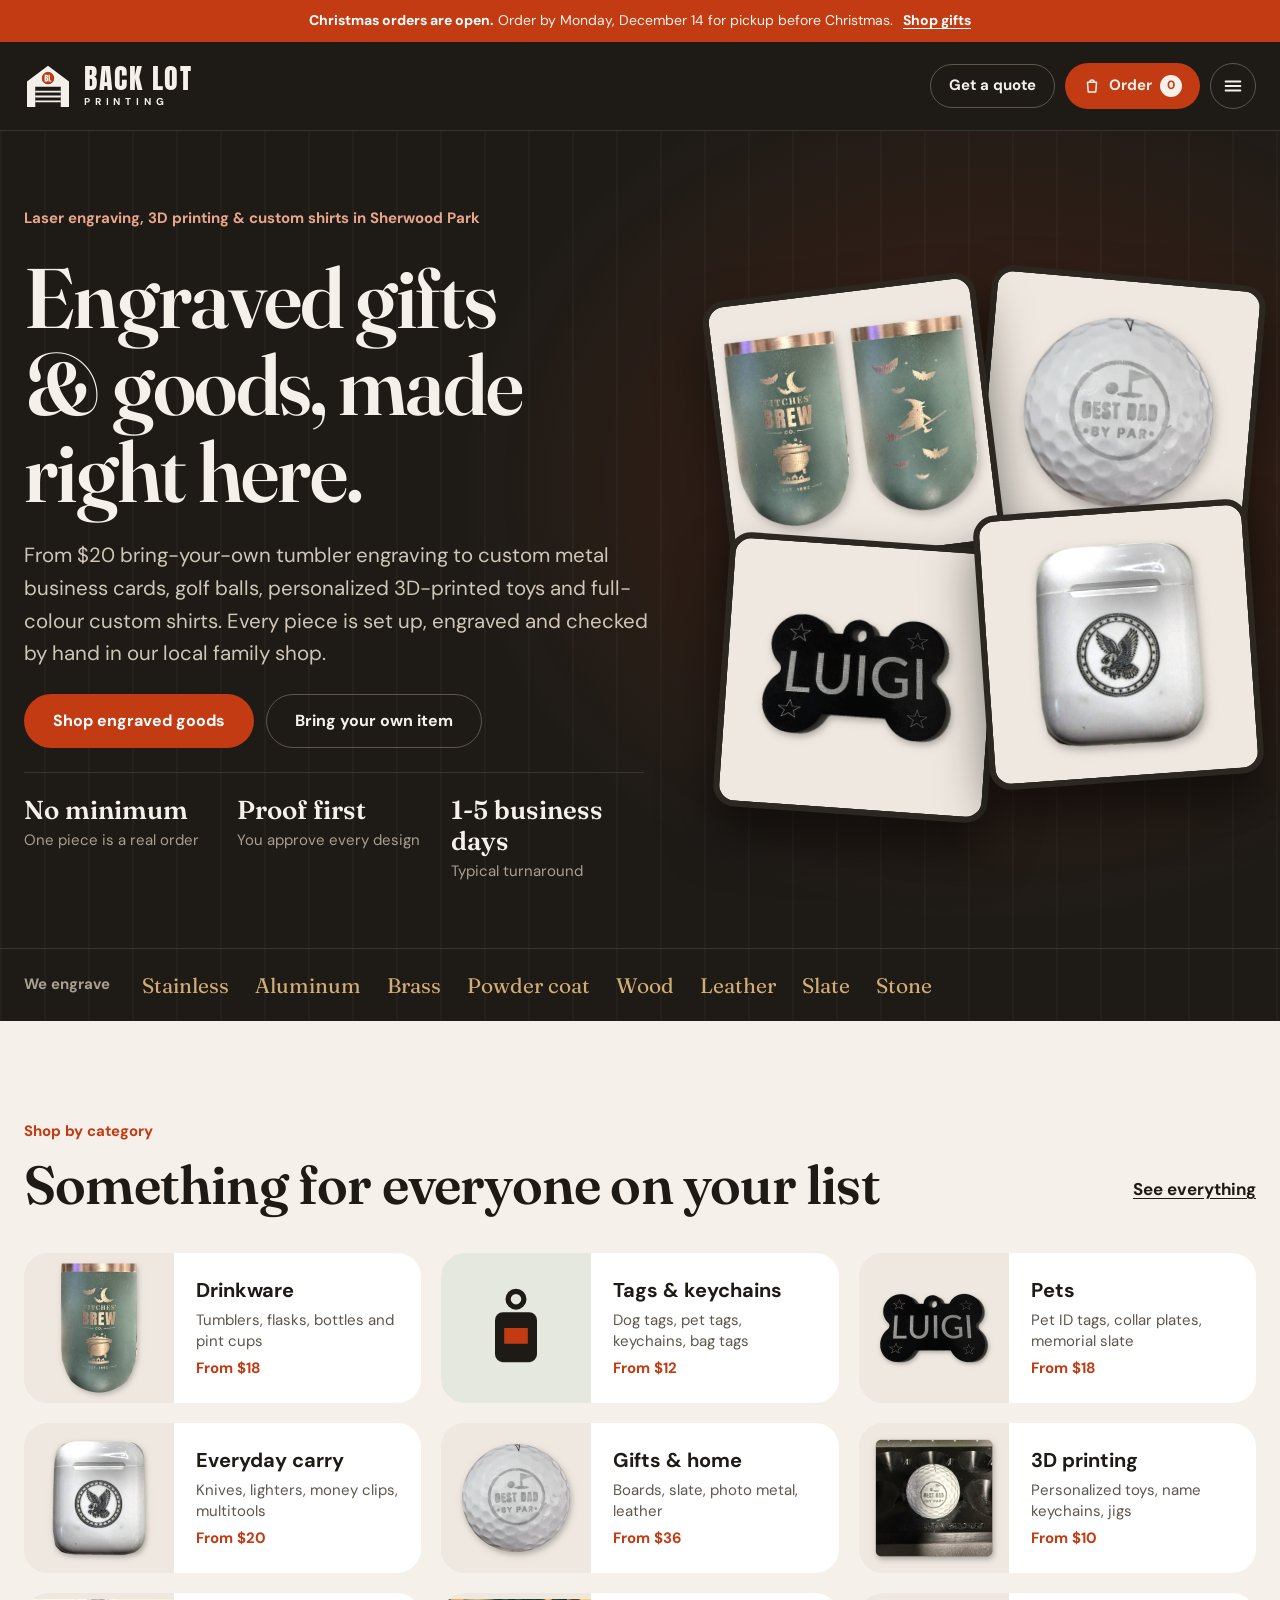
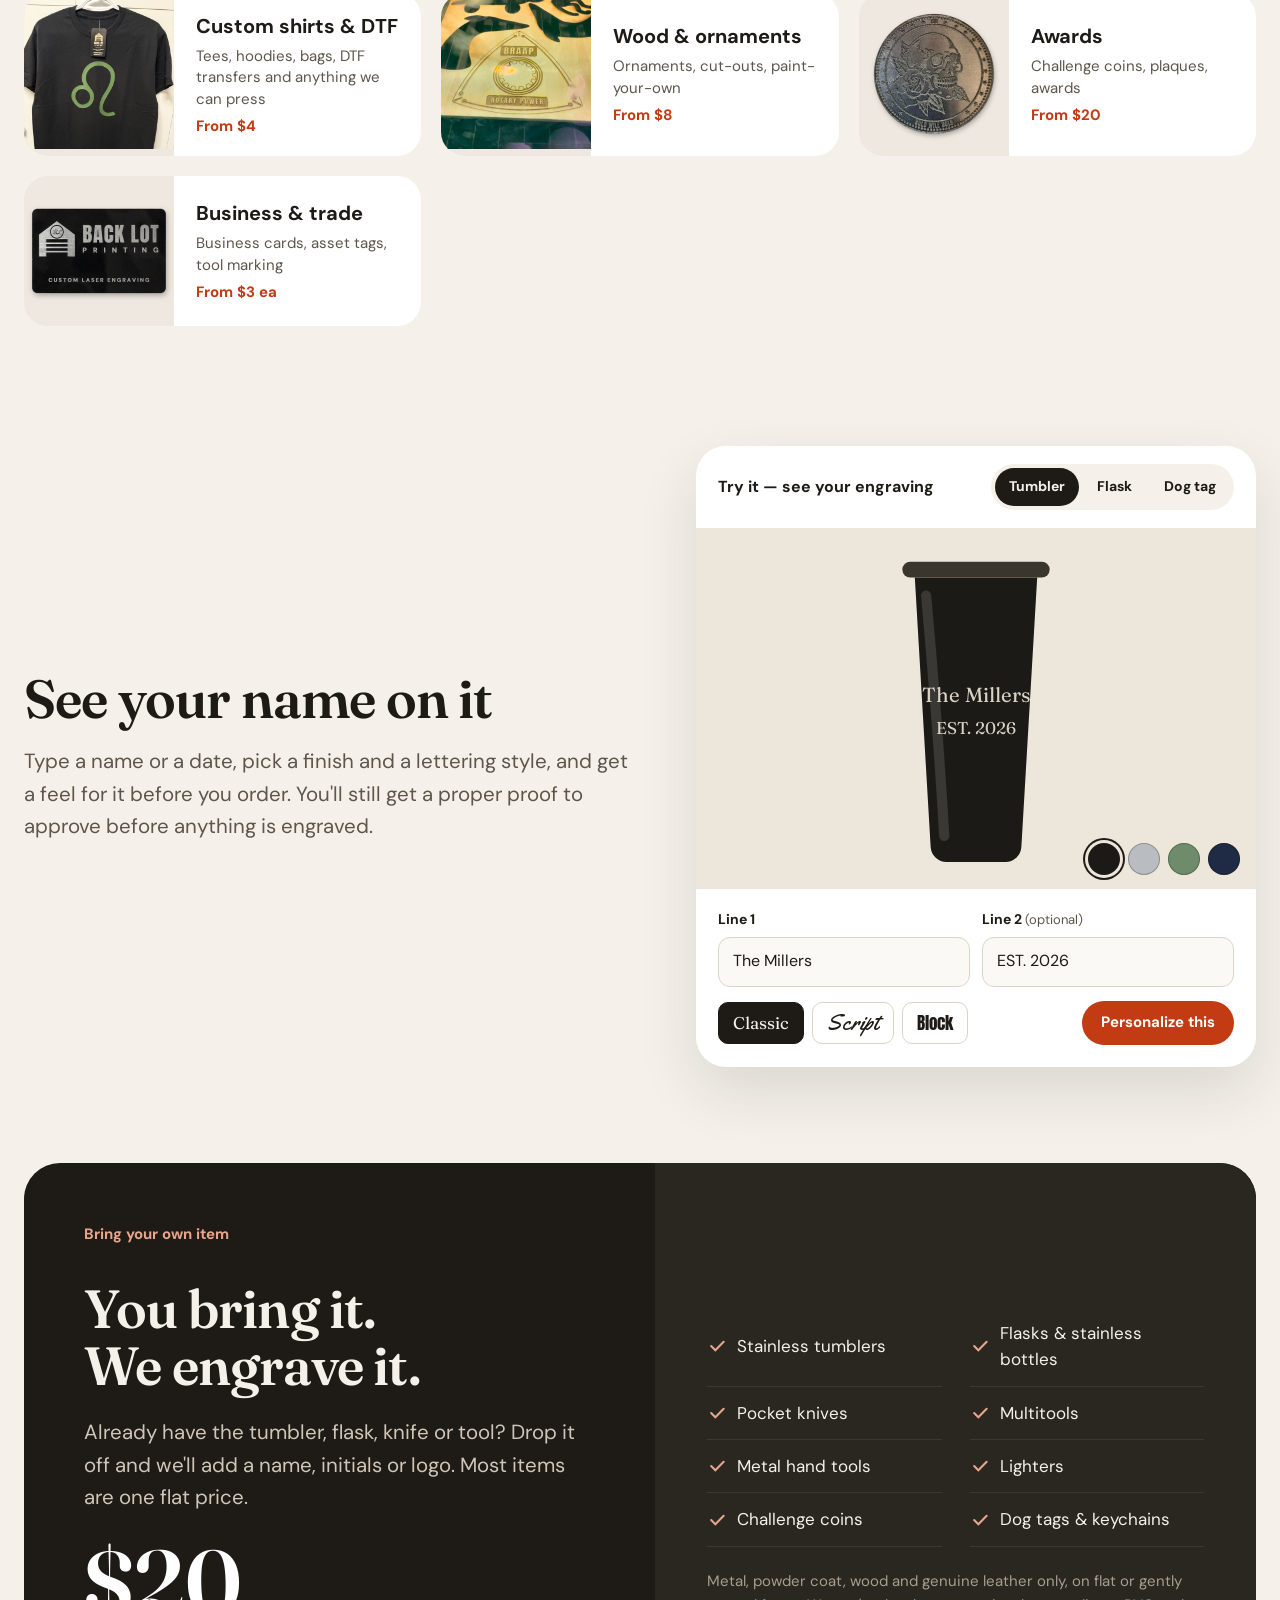
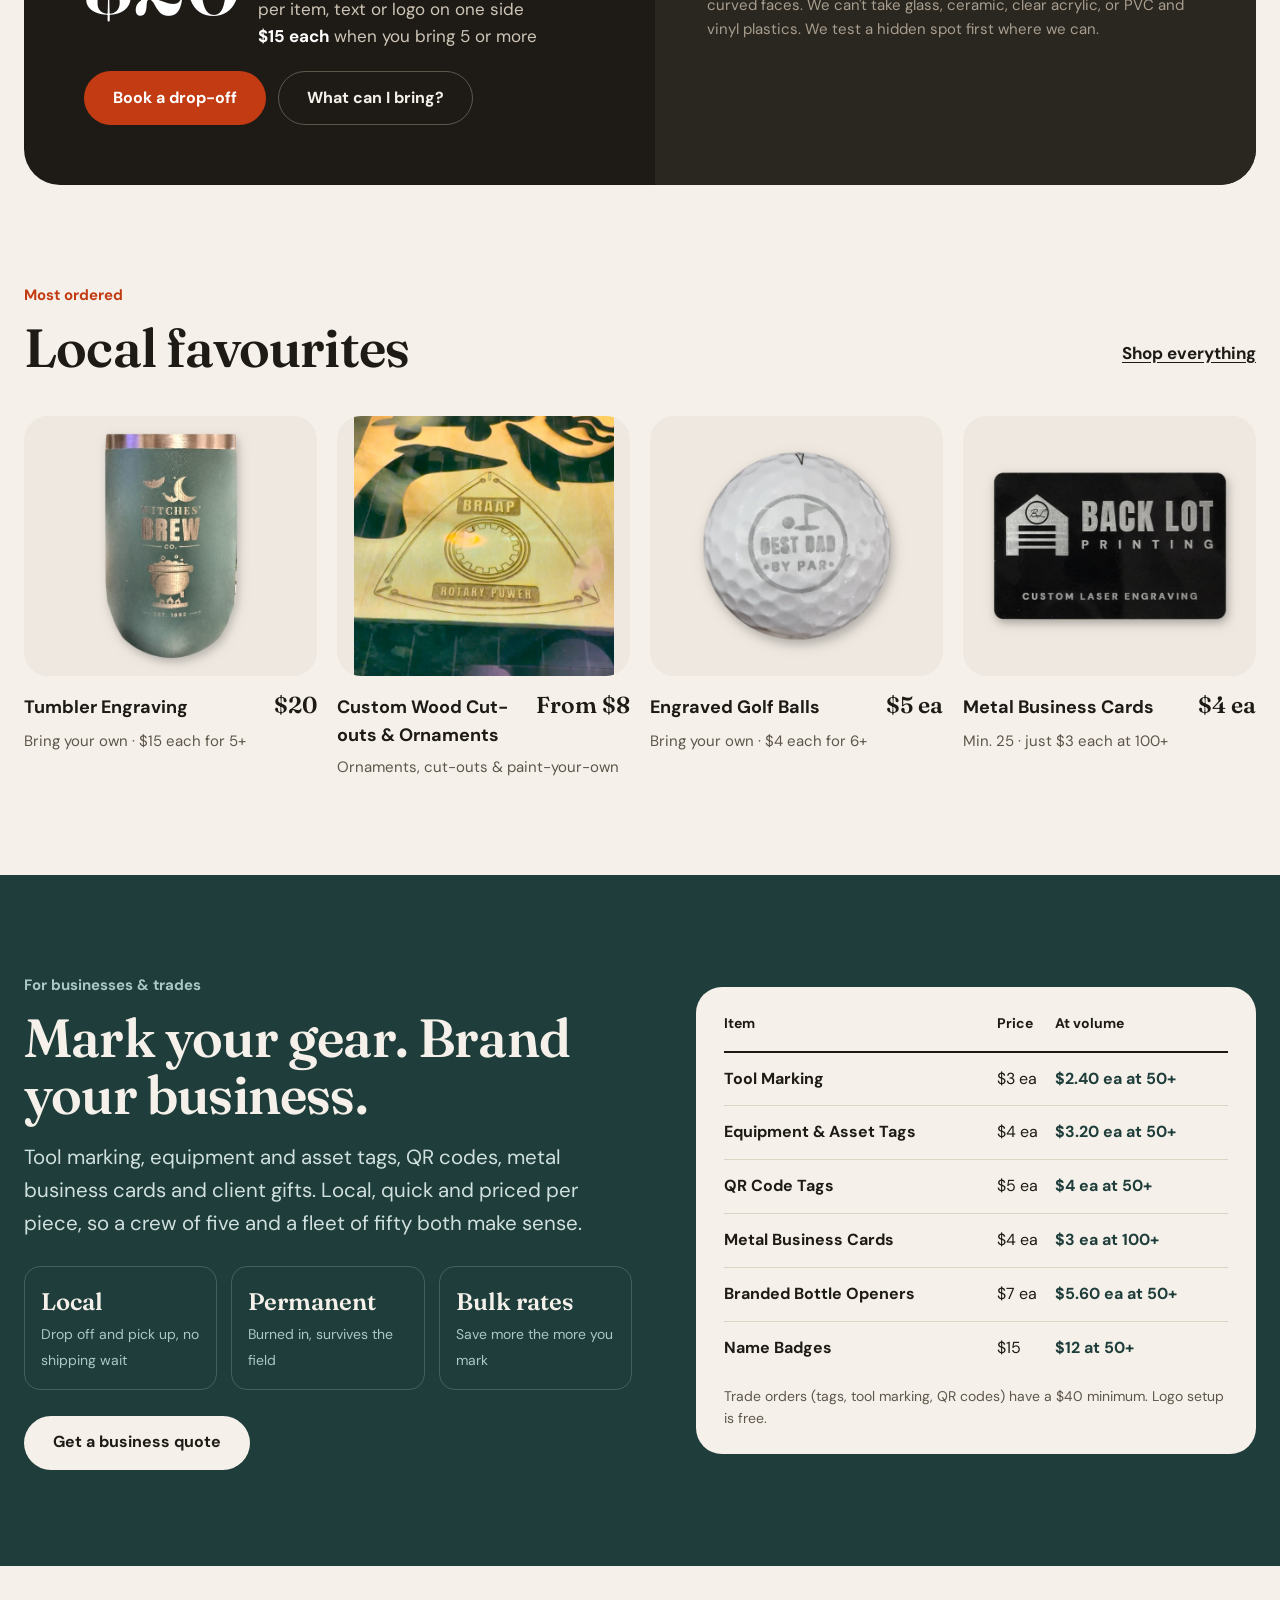
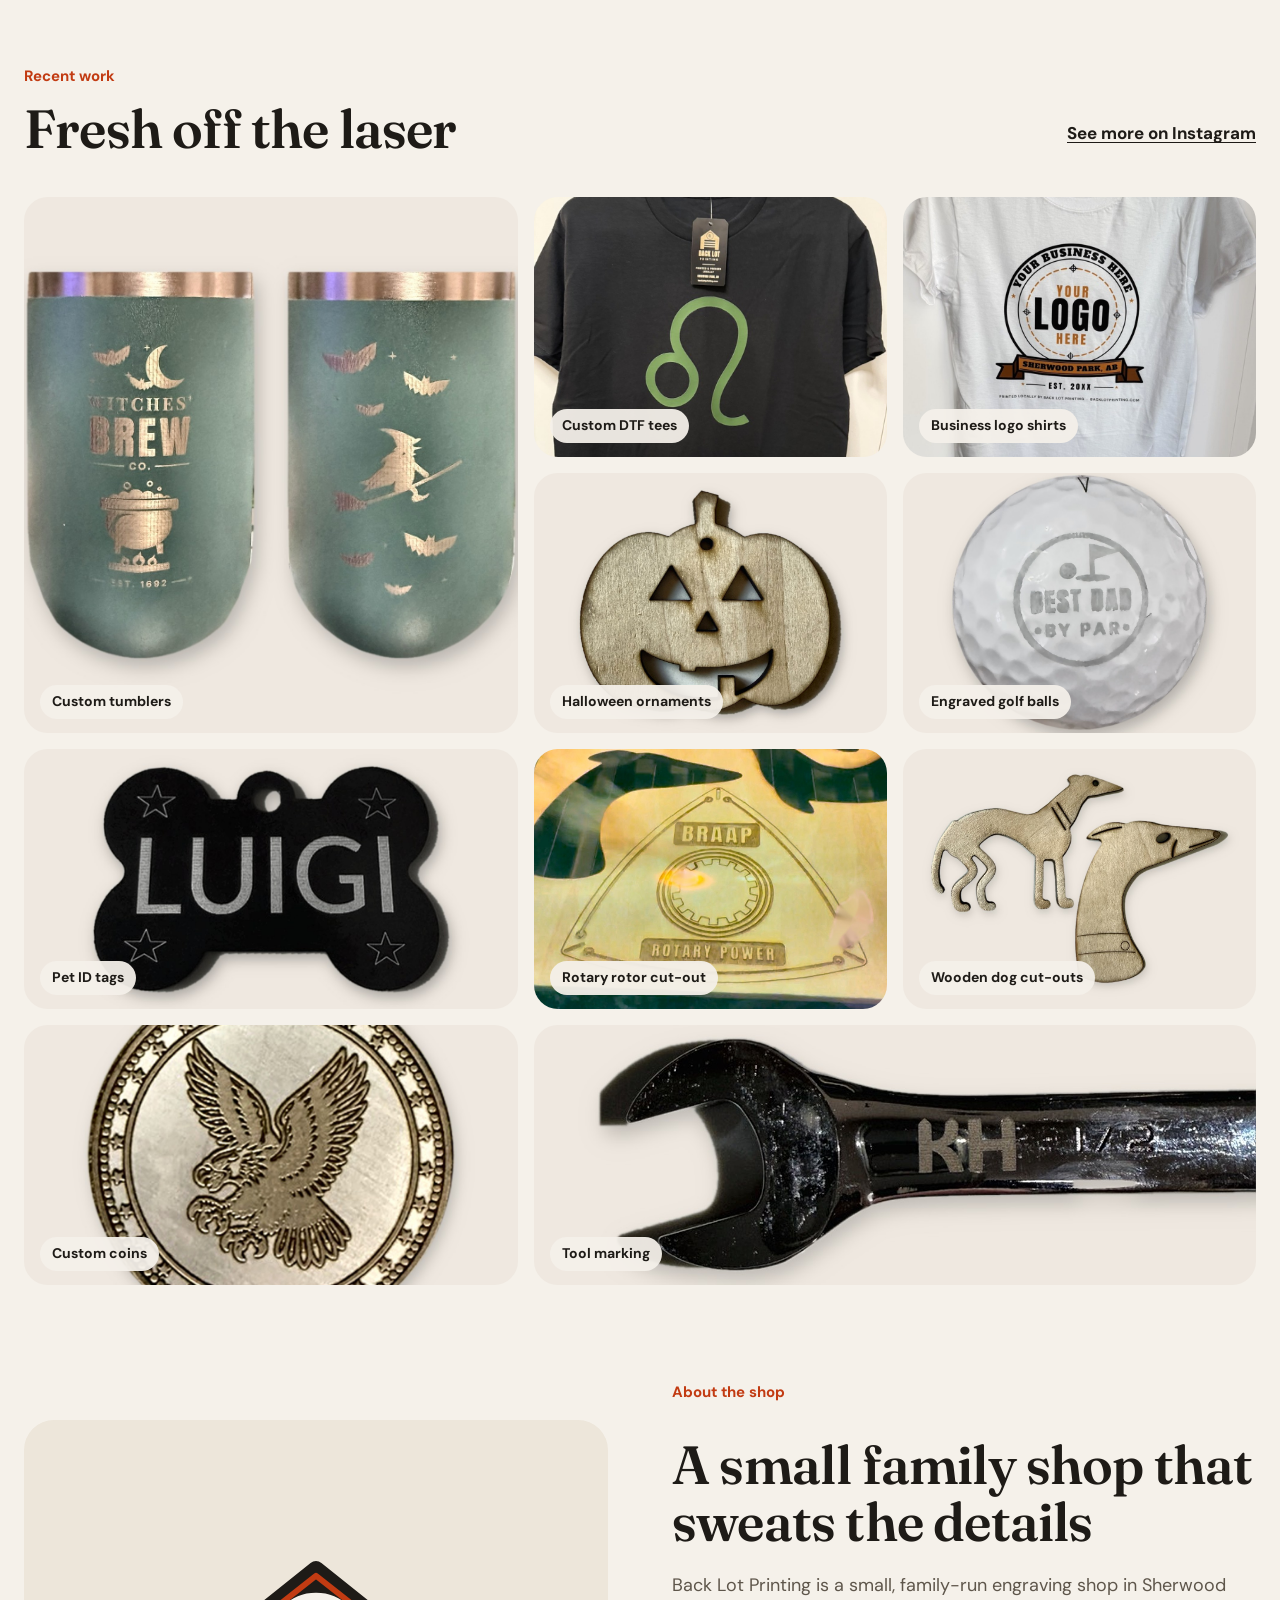
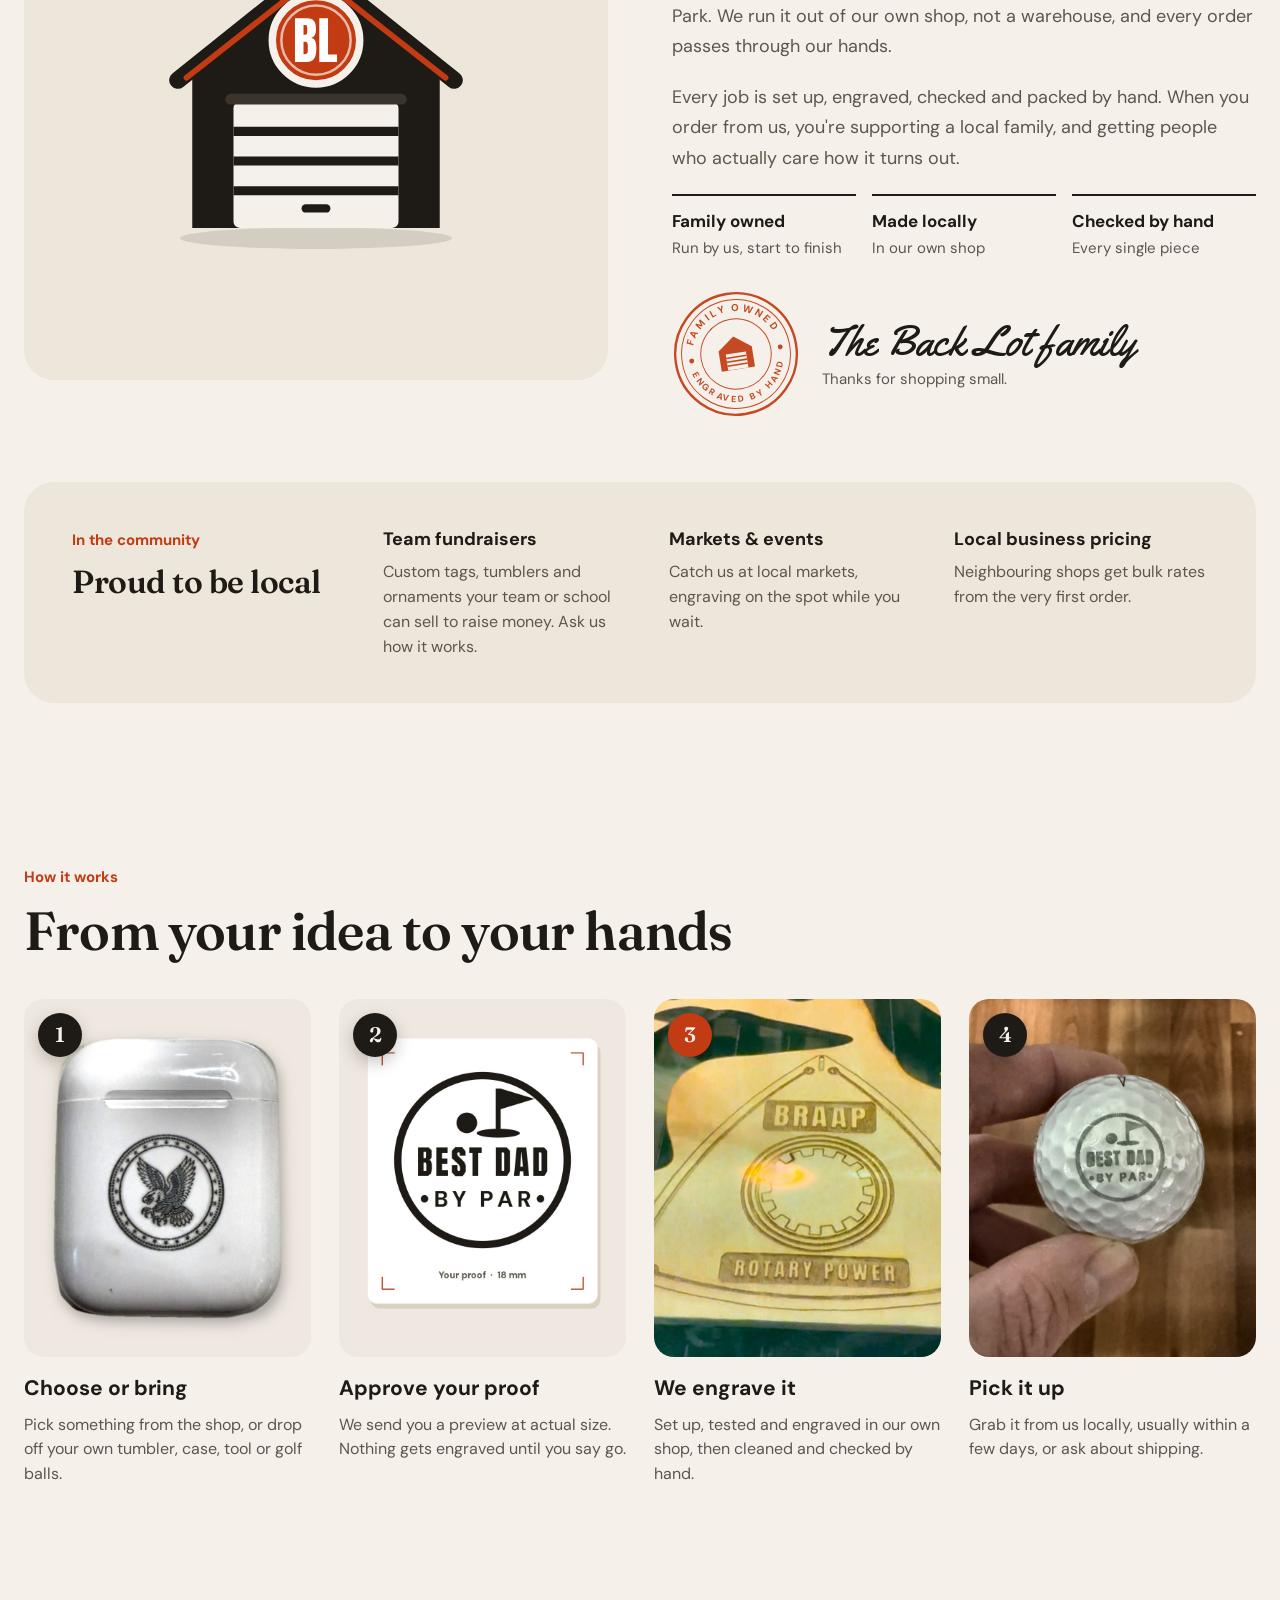
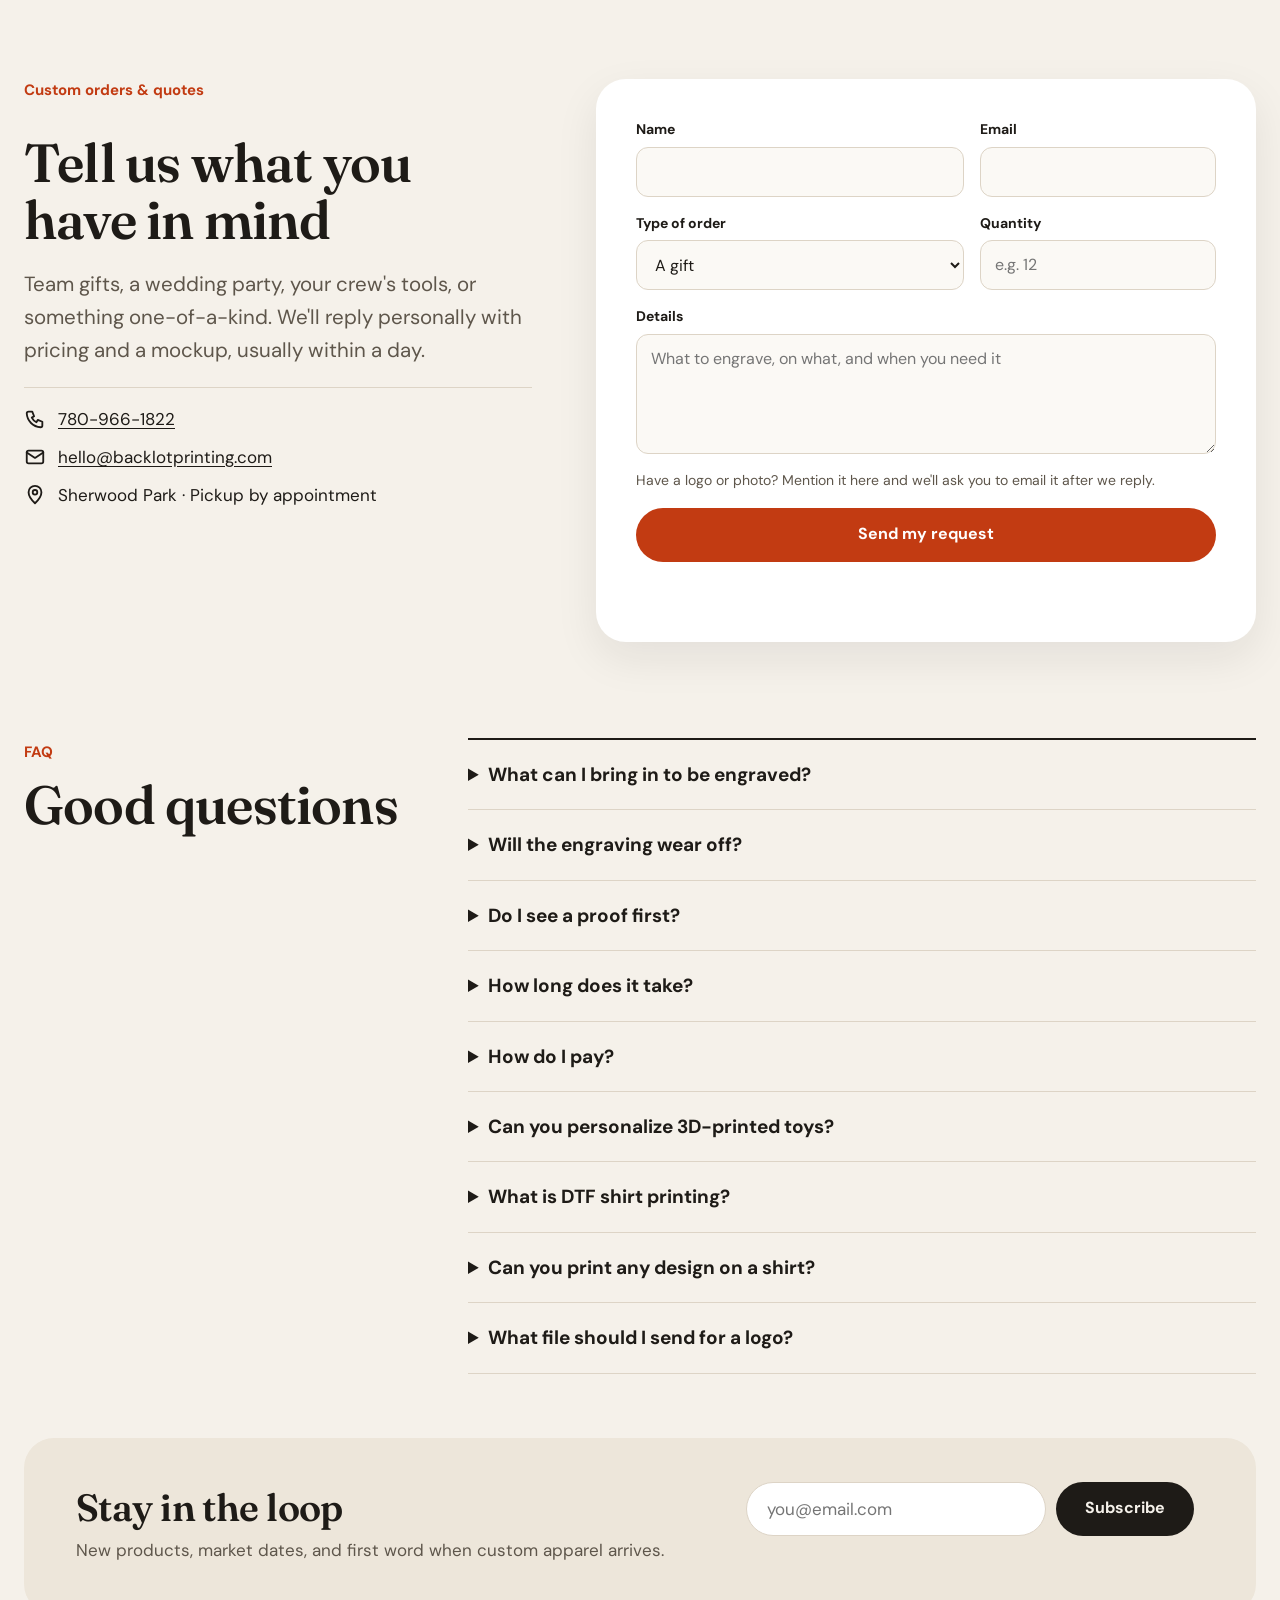
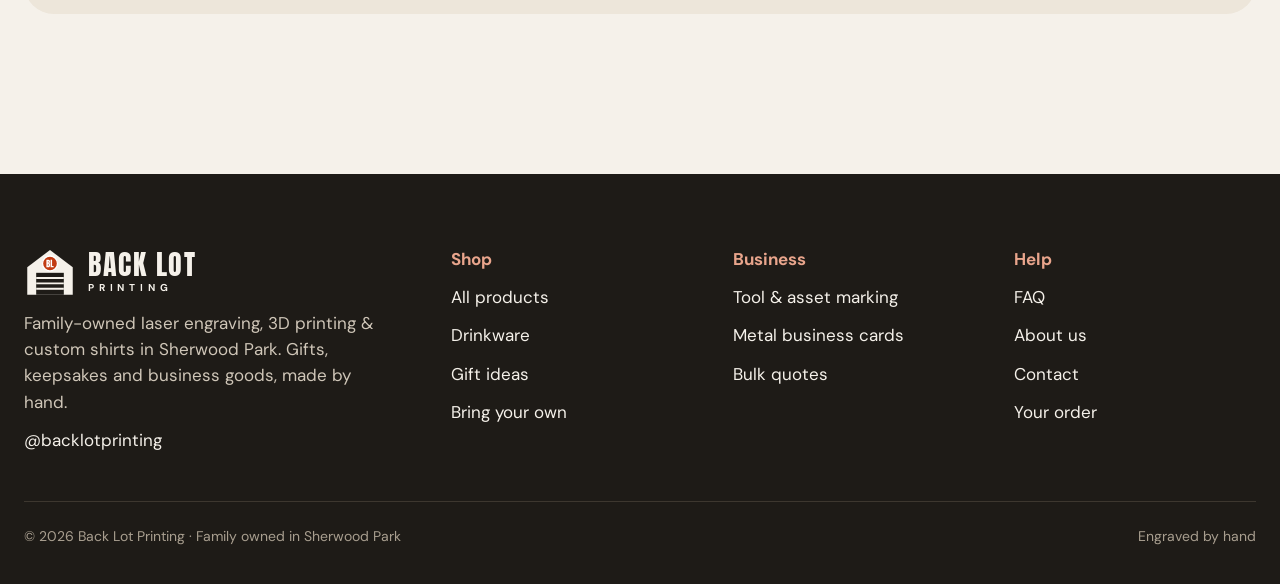
==== index.html @ c5cc81f1 "Add files via upload" ====
<!doctype html>
<html lang="en">
<head>
<meta charset="utf-8">
<meta name="viewport" content="width=device-width, initial-scale=1">
<title>Back Lot Printing — Laser engraving, 3D printing &amp; custom shirts, made locally</title>
<meta name="description" content="Family-owned laser engraving, 3D printing and custom DTF shirts. Tumblers, flasks, dog tags, pet tags, gifts, metal business cards and tool marking — engraved and checked by hand.">
<link rel="icon" href="/favicon.ico" sizes="48x48">
<link rel="icon" href="/favicon.svg" type="image/svg+xml">
<link rel="icon" href="/favicon-192.png" type="image/png" sizes="192x192">
<link rel="apple-touch-icon" href="/apple-touch-icon.png">
<meta property="og:type" content="website">
<meta property="og:site_name" content="Back Lot Printing">
<meta property="og:title" content="Back Lot Printing — Laser engraving, 3D printing &amp; custom shirts in Sherwood Park">
<meta property="og:description" content="Engraved gifts &amp; goods, made right here. Tumblers, metal business cards, golf balls, pet tags and custom 3D prints.">
<meta property="og:url" content="https://backlotprinting.com/">
<meta property="og:image" content="https://backlotprinting.com/og-image.png">
<meta property="og:image:width" content="1200">
<meta property="og:image:height" content="630">
<meta name="twitter:card" content="summary_large_image">
<script type="application/ld+json">{"@context":"https://schema.org","@type":"LocalBusiness","name":"Back Lot Printing","url":"https://backlotprinting.com/","logo":"https://backlotprinting.com/favicon-512.png","image":"https://backlotprinting.com/og-image.png","telephone":"+1-780-966-1822","email":"hello@backlotprinting.com","address":{"@type":"PostalAddress","addressLocality":"Sherwood Park","addressRegion":"AB","addressCountry":"CA"},"sameAs":["https://www.instagram.com/backlotprinting"]}</script>
<link rel="preconnect" href="https://fonts.googleapis.com">
<link rel="preconnect" href="https://fonts.gstatic.com" crossorigin>
<link href="https://fonts.googleapis.com/css2?family=Anton&family=DM+Sans:opsz,wght@9..40,400;9..40,500;9..40,700&family=Fraunces:opsz,wght@9..144,500..700&family=Yellowtail&display=swap" rel="stylesheet">
<link rel="stylesheet" href="styles.css">
<script src="config.js"></script>
<script src="products.js"></script>
<script src="site.js"></script>
</head>
<body>

<div class="topbar topbar--xmas" data-xmas-until="2026-12-14"><b>Christmas orders are open.</b> Order by Monday, December 14 for pickup before Christmas. <a href="shop.html?cat=gifts">Shop gifts</a></div>
<div class="topbar" data-topbar-default hidden>Local pickup in <span data-cfg="town">[YOUR TOWN]</span> &nbsp;|&nbsp; Bring-your-own engraving from <b>$20</b> &nbsp;|&nbsp; Family owned, made by hand</div>

<header class="site-header site-header--dark">
  <div class="wrap">
    <a class="logo" href="index.html" aria-label="Back Lot Printing home">
      <svg width="48" height="48" viewBox="0 0 64 64" aria-hidden="true"><path d="M4 26 L32 5 L60 26 V60 H4 Z" fill="#1E1B17"/><rect x="15" y="33" width="34" height="27" fill="#F5F1EA"/><path d="M15 39.5 H49 M15 46 H49 M15 52.5 H49" stroke="#1E1B17" stroke-width="2.4"/><circle cx="32" cy="21.5" r="9.2" fill="#C23B12" stroke="#FFFFFF" stroke-width="1.6"/><path d="M27.57 26.1V16.9H30.07Q31.07 16.9 31.53 17.39Q31.98 17.88 31.98 19V19.4Q31.98 20.05 31.75 20.45Q31.52 20.86 31.04 20.98Q31.67 21.14 31.88 21.72Q32.09 22.29 32.09 23.13Q32.09 24.02 31.92 24.69Q31.75 25.36 31.32 25.73Q30.88 26.1 30.07 26.1ZM29.37 20.37H29.75Q30 20.37 30.08 20.17Q30.15 19.97 30.15 19.69V18.77Q30.15 18.32 29.76 18.32H29.37ZM29.55 24.48Q30.27 24.48 30.27 23.8V22.65Q30.27 22.26 30.15 22.03Q30.03 21.8 29.71 21.8H29.37V24.47Q29.49 24.48 29.55 24.48ZM32.7 26.1V16.9H34.54V24.53H36.43V26.1Z" fill="#FFFFFF"/></svg>
      <span class="logo-words"><b>BACK LOT</b><small>PRINTING</small></span>
    </a>
    <nav id="site-nav" class="nav" aria-label="Main">
      <a href="shop.html">Shop</a>
      <a href="shop.html?cat=print">3D printing</a>
      <a href="shop.html?cat=apparel">Custom shirts</a>
      <a href="#byo">Bring your own</a>
      <a href="#business">Business &amp; trade</a>
      <a href="#work">Our work</a>
      <a href="#about">About</a>
    </nav>
    <div class="header-actions">
      <a class="btn btn-outline btn-sm" href="#quote">Get a quote</a>
      <a class="cart-link" href="order.html" data-cart-label aria-label="Your order">
        <svg width="18" height="18" viewBox="0 0 24 24" fill="none" stroke="currentColor" stroke-width="2" stroke-linecap="round" stroke-linejoin="round" aria-hidden="true"><path d="M6 7h12l-1 13H7L6 7z"/><path d="M9 7a3 3 0 0 1 6 0"/></svg>
        Order <span class="cart-count" data-cart-count>0</span>
      </a>
      <button class="menu-toggle" type="button" aria-controls="site-nav" aria-expanded="false" aria-label="Menu">
        <svg width="22" height="22" viewBox="0 0 24 24" fill="none" stroke="currentColor" stroke-width="2.2" stroke-linecap="round" aria-hidden="true"><path d="M4 7h16M4 12h16M4 17h16"/></svg>
      </button>
    </div>
  </div>
</header>

<main>
<!-- Hero -->
<section class="hero hero--laser">
  <div class="wrap">
    <div class="hero-copy">
      <p class="hero-kicker">Laser engraving, 3D printing &amp; custom shirts in <span data-cfg="town">Sherwood Park</span></p>
      <h1 class="h1 burn" aria-label="Engraved gifts and goods, made right here.">
        <span class="burn-line" aria-hidden="true"><span class="burn-text">Engraved gifts</span></span>
        <span class="burn-line" aria-hidden="true"><span class="burn-text">&amp; goods, made</span></span>
        <span class="burn-line" aria-hidden="true"><span class="burn-text">right here.</span></span>
      </h1>
      <p class="lede">From $20 bring-your-own tumbler engraving to custom metal business cards, golf balls, personalized 3D-printed toys and full-colour custom shirts. Every piece is set up, engraved and checked by hand in our local family shop.</p>
      <div class="hero-actions">
        <a class="btn btn-accent" href="shop.html">Shop engraved goods</a>
        <a class="btn btn-ghost-light" href="#byo">Bring your own item</a>
      </div>
      <div class="hero-facts">
        <div><b>No minimum</b><span>One piece is a real order</span></div>
        <div><b>Proof first</b><span>You approve every design</span></div>
        <div><b data-cfg="turnaround">1-5 business days</b><span>Typical turnaround</span></div>
      </div>
    </div>
    <div class="hero-stack">
      <a class="hs hs-1" href="shop.html?item=d1"><img src="images/witches-brew-tumbler-both-sides.jpg" alt="Custom tumbler engraved on both sides"></a>
      <a class="hs hs-2" href="shop.html?item=g8"><img src="images/golf-ball-best-dad.jpg" alt="Golf ball engraved Best Dad By Par"></a>
      <a class="hs hs-3" href="shop.html?cat=pets"><img src="images/pet-tag-luigi.jpg" alt="Black bone pet tag engraved Luigi"></a>
      <a class="hs hs-4" href="shop.html?item=e7"><img src="images/airpods-case-eagle.jpg" alt="White earbud case engraved with an eagle"></a>
    </div>
  </div>
  <div class="hero-materials" aria-label="Materials we engrave">
    <div class="wrap">
      <p>We engrave</p>
      <ul><li>Stainless</li><li>Aluminum</li><li>Brass</li><li>Powder coat</li><li>Wood</li><li>Leather</li><li>Slate</li><li>Stone</li></ul>
    </div>
  </div>
</section>

<!-- Categories -->
<section class="section">
  <div class="wrap">
    <div class="section-head">
      <div><span class="label">Shop by category</span><h2 class="h2">Something for everyone on your list</h2></div>
      <a class="link-strong" href="shop.html">See everything</a>
    </div>
    <div class="cats" id="cats"></div>
  </div>
</section>

<!-- Try it -->
<section class="section try-section" id="try">
  <div class="wrap try-wrap">
    <div class="try-copy">
      <h2 class="h2">See your name on it</h2>
      <p class="lede">Type a name or a date, pick a finish and a lettering style, and get a feel for it before you order. You'll still get a proper proof to approve before anything is engraved.</p>
    </div>
    <div class="try" aria-labelledby="try-title">
      <div class="try-head">
        <strong id="try-title">Try it — see your engraving</strong>
        <div class="seg" role="group" aria-label="Product">
          <button type="button" data-prod="tumbler" aria-pressed="true">Tumbler</button>
          <button type="button" data-prod="flask" aria-pressed="false">Flask</button>
          <button type="button" data-prod="tag" aria-pressed="false">Dog tag</button>
        </div>
      </div>
      <div class="try-stage">
        <svg id="try-svg" viewBox="0 0 240 300" role="img" aria-label="Preview of your engraving">
          <g id="shape-tumbler">
            <path class="body" d="M66 34 H174 L160 272 a14 14 0 0 1 -14 13 H94 a14 14 0 0 1 -14 -13 Z"/>
            <path class="lid" d="M62 34 H178 a6 6 0 0 0 0 -14 H62 a6 6 0 0 0 0 14 Z"/>
            <path d="M76 50 Q86 160 92 262" stroke="rgba(255,255,255,0.13)" stroke-width="9" fill="none" stroke-linecap="round"/>
          </g>
          <g id="shape-flask" hidden>
            <rect class="lid" x="100" y="18" width="40" height="30" rx="4"/>
            <rect class="body" x="56" y="46" width="128" height="236" rx="22"/>
            <path d="M70 66 V262" stroke="rgba(255,255,255,0.13)" stroke-width="9" stroke-linecap="round"/>
          </g>
          <g id="shape-tag" hidden>
            <path d="M120 8 Q70 30 120 70" stroke="#8E9196" stroke-width="3" fill="none" stroke-dasharray="2 4"/>
            <rect class="body" x="44" y="60" width="152" height="214" rx="46"/>
            <circle cx="120" cy="90" r="10" fill="#EDE6DA"/>
          </g>
          <text id="try-l1" x="120" y="144" text-anchor="middle"></text>
          <text id="try-l2" x="120" y="172" text-anchor="middle"></text>
        </svg>
        <div class="swatches" role="group" aria-label="Finish">
          <button type="button" class="swatch" data-fin="0" aria-label="Matte black" aria-pressed="true" style="background:#1B1A17"></button>
          <button type="button" class="swatch" data-fin="1" aria-label="Stainless" aria-pressed="false" style="background:#B9BCC0"></button>
          <button type="button" class="swatch" data-fin="2" aria-label="Sage" aria-pressed="false" style="background:#6E8B6B"></button>
          <button type="button" class="swatch" data-fin="3" aria-label="Navy" aria-pressed="false" style="background:#1F2A44"></button>
        </div>
      </div>
      <div class="try-body">
        <div class="try-fields">
          <div class="field"><label for="try-in1">Line 1</label><input id="try-in1" type="text" maxlength="16" value="The Millers"></div>
          <div class="field"><label for="try-in2">Line 2 <span class="hint">(optional)</span></label><input id="try-in2" type="text" maxlength="22" value="EST. 2026"></div>
        </div>
        <div class="try-foot">
          <div class="font-picks" role="group" aria-label="Lettering">
            <button type="button" data-font="0" aria-pressed="true" style="font-family: Fraunces, Georgia, serif; font-size: 17px;">Classic</button>
            <button type="button" data-font="1" aria-pressed="false" style="font-family: Yellowtail, cursive; font-size: 22px;">Script</button>
            <button type="button" data-font="2" aria-pressed="false" style="font-family: Anton, Impact, sans-serif; font-size: 17px;">Block</button>
          </div>
          <a id="try-cta" class="btn btn-accent btn-sm" href="shop.html?item=d1">Personalize this</a>
        </div>
      </div>
    </div>
  </div>
</section>

<!-- Bring your own -->
<section id="byo" class="wrap">
  <div class="byo">
    <div class="byo-main">
      <span class="label">Bring your own item</span>
      <h2 class="h2">You bring it.<br>We engrave it.</h2>
      <p class="lede">Already have the tumbler, flask, knife or tool? Drop it off and we'll add a name, initials or logo. Most items are one flat price.</p>
      <div class="byo-price"><strong>$20</strong><span>per item, text or logo on one side<br><b>$15 each</b> when you bring 5 or more</span></div>
      <div class="hero-actions">
        <a class="btn btn-accent" href="shop.html?item=d1">Book a drop-off</a>
        <a class="btn btn-ghost-light" href="#faq">What can I bring?</a>
      </div>
    </div>
    <div class="byo-list">
      <ul>
        <li><svg width="20" height="20" viewBox="0 0 24 24" fill="none" stroke="#E9A58C" stroke-width="2.5" stroke-linecap="round" aria-hidden="true"><path d="M5 12l5 5L20 7"/></svg>Stainless tumblers</li>
        <li><svg width="20" height="20" viewBox="0 0 24 24" fill="none" stroke="#E9A58C" stroke-width="2.5" stroke-linecap="round" aria-hidden="true"><path d="M5 12l5 5L20 7"/></svg>Flasks &amp; stainless bottles</li>
        <li><svg width="20" height="20" viewBox="0 0 24 24" fill="none" stroke="#E9A58C" stroke-width="2.5" stroke-linecap="round" aria-hidden="true"><path d="M5 12l5 5L20 7"/></svg>Pocket knives</li>
        <li><svg width="20" height="20" viewBox="0 0 24 24" fill="none" stroke="#E9A58C" stroke-width="2.5" stroke-linecap="round" aria-hidden="true"><path d="M5 12l5 5L20 7"/></svg>Multitools</li>
        <li><svg width="20" height="20" viewBox="0 0 24 24" fill="none" stroke="#E9A58C" stroke-width="2.5" stroke-linecap="round" aria-hidden="true"><path d="M5 12l5 5L20 7"/></svg>Metal hand tools</li>
        <li><svg width="20" height="20" viewBox="0 0 24 24" fill="none" stroke="#E9A58C" stroke-width="2.5" stroke-linecap="round" aria-hidden="true"><path d="M5 12l5 5L20 7"/></svg>Lighters</li>
        <li><svg width="20" height="20" viewBox="0 0 24 24" fill="none" stroke="#E9A58C" stroke-width="2.5" stroke-linecap="round" aria-hidden="true"><path d="M5 12l5 5L20 7"/></svg>Challenge coins</li>
        <li><svg width="20" height="20" viewBox="0 0 24 24" fill="none" stroke="#E9A58C" stroke-width="2.5" stroke-linecap="round" aria-hidden="true"><path d="M5 12l5 5L20 7"/></svg>Dog tags &amp; keychains</li>
      </ul>
      <p>Metal, powder coat, wood and genuine leather only, on flat or gently curved faces. We can't take glass, ceramic, clear acrylic, or PVC and vinyl plastics. We test a hidden spot first where we can.</p>
    </div>
  </div>
</section>

<!-- Favourites -->
<section class="section">
  <div class="wrap">
    <div class="section-head">
      <div><span class="label">Most ordered</span><h2 class="h2">Local favourites</h2></div>
      <a class="link-strong" href="shop.html">Shop everything</a>
    </div>
    <div class="tiles" id="favs"></div>
  </div>
</section>

<!-- Business -->
<section id="business" class="biz section">
  <div class="wrap">
    <div>
      <span class="label">For businesses &amp; trades</span>
      <h2 class="h2">Mark your gear. Brand your business.</h2>
      <p class="lede" style="margin-top:18px">Tool marking, equipment and asset tags, QR codes, metal business cards and client gifts. Local, quick and priced per piece, so a crew of five and a fleet of fifty both make sense.</p>
      <div class="biz-points">
        <div><b>Local</b><span>Drop off and pick up, no shipping wait</span></div>
        <div><b>Permanent</b><span>Burned in, survives the field</span></div>
        <div><b>Bulk rates</b><span>Save more the more you mark</span></div>
      </div>
      <a class="btn btn-light" href="#quote">Get a business quote</a>
    </div>
    <div class="price-table">
      <table>
        <thead><tr><th scope="col">Item</th><th scope="col">Price</th><th scope="col">At volume</th></tr></thead>
        <tbody id="biz-rows"></tbody>
      </table>
      <p>Trade orders (tags, tool marking, QR codes) have a $40 minimum. Logo setup is free.</p>
    </div>
  </div>
</section>

<!-- Our work -->
<section id="work" class="section">
  <div class="wrap">
    <div class="section-head">
      <div><span class="label">Recent work</span><h2 class="h2">Fresh off the laser</h2></div>
      <a class="link-strong" data-link="instagram" href="#">See more on Instagram</a>
    </div>
        <div class="work">
      <figure><img src="images/witches-brew-tumbler-both-sides.jpg" alt="Teal stemless tumbler engraved with a Witches Brew label and a witch on a broom" loading="lazy"><figcaption>Custom tumblers</figcaption></figure>
      <figure><img src="images/custom-tee-leo-black.jpg" alt="Black t-shirt with a green Leo zodiac symbol printed on the front and a Back Lot Printing hang tag" loading="lazy"><figcaption>Custom DTF tees</figcaption></figure>
      <figure><img src="images/custom-tee-your-logo-white.jpg" alt="White t-shirt printed with a full-colour Your Logo Here business design" loading="lazy" style="object-position: center 55%"><figcaption>Business logo shirts</figcaption></figure>
      <figure><img src="images/halloween-pumpkin.jpg" alt="Laser-cut wooden jack-o-lantern ornament" loading="lazy"><figcaption>Halloween ornaments</figcaption></figure>
      <figure><img src="images/golf-ball-best-dad.jpg" alt="Golf ball engraved with Best Dad By Par and a flag" loading="lazy"><figcaption>Engraved golf balls</figcaption></figure>
      <figure><img src="images/pet-tag-luigi.jpg" alt="Black bone-shaped pet tag engraved with the name Luigi" loading="lazy"><figcaption>Pet ID tags</figcaption></figure>
      <figure><img src="images/rotary-rotor-braap.jpg" alt="Basswood rotary rotor being laser engraved with BRAAP and Rotary Power" loading="lazy" style="object-position: center 40%"><figcaption>Rotary rotor cut-out</figcaption></figure>
      <figure><img src="images/whippet-ornaments.jpg" alt="Two laser-cut wooden whippet ornaments" loading="lazy"><figcaption>Wooden dog cut-outs</figcaption></figure>
      <figure><img src="images/eagle-coin.jpg" alt="Coin engraved with an eagle and a star border" loading="lazy"><figcaption>Custom coins</figcaption></figure>
      <figure><img src="images/tool-marking-wrench.jpg" alt="Chrome wrench laser-marked with the initials KH" loading="lazy"><figcaption>Tool marking</figcaption></figure>
    </div>
  </div>
</section>

<!-- About -->
<section id="about" class="wrap about">
  <!-- TO USE YOUR OWN PHOTO: replace the <svg>…</svg> below with <img src="images/family.jpg" alt="Our family in the shop"> -->
  <div class="about-photo">
    <svg class="about-mark" width="330" height="330" viewBox="0 0 80 80" role="img" aria-label="Back Lot Printing shop">
      <ellipse cx="40" cy="73.5" rx="33" ry="2.6" fill="#1E1B17" opacity=".12"/>
      <path d="M10 33 L40 9 L70 33 V71 H10 Z" fill="#1E1B17"/>
      <path d="M6.5 35.2 L40 8.4 L73.5 35.2" fill="none" stroke="#1E1B17" stroke-width="4.2" stroke-linecap="round" stroke-linejoin="round"/>
      <path d="M8.6 34.6 L40 9.9 L71.4 34.6" fill="none" stroke="#C23B12" stroke-width="1.4" stroke-linecap="round" stroke-linejoin="round"/>
      <rect x="20" y="40.5" width="40" height="30.5" rx="1.5" fill="#F5F1EA"/>
      <path d="M20 47.6 H60 M20 54.8 H60 M20 62 H60" stroke="#1E1B17" stroke-width="2.2"/>
      <rect x="36.5" y="65.3" width="7" height="2" rx="1" fill="#1E1B17"/>
      <rect x="18" y="38.5" width="44" height="2.6" rx="1.3" fill="#3A342C"/>
      <circle cx="40" cy="25.5" r="10.6" fill="#C23B12" stroke="#F5F1EA" stroke-width="1.8"/>
      <circle cx="40" cy="25.5" r="8.4" fill="none" stroke="#F5F1EA" stroke-width=".6" opacity=".7"/>
      <path d="M34.9 30.8V20.2H37.77Q38.93 20.2 39.45 20.76Q39.98 21.33 39.98 22.62V23.08Q39.98 23.83 39.71 24.3Q39.45 24.76 38.9 24.9Q39.61 25.08 39.86 25.75Q40.1 26.42 40.1 27.37Q40.1 28.4 39.91 29.17Q39.72 29.94 39.21 30.37Q38.71 30.8 37.77 30.8ZM36.97 24.19H37.4Q37.7 24.19 37.78 23.96Q37.87 23.74 37.87 23.42V22.35Q37.87 21.84 37.42 21.84H36.97ZM37.18 28.93Q38.01 28.93 38.01 28.15V26.83Q38.01 26.37 37.87 26.11Q37.74 25.85 37.36 25.85H36.97V28.92Q37.1 28.93 37.18 28.93ZM40.8 30.8V20.2H42.92V28.99H45.1V30.8Z" fill="#FFFFFF"/>
    </svg>
  </div>
  <div class="about-copy">
    <span class="label">About the shop</span>
    <h2 class="h2">A small family shop that sweats the details</h2>
    <p>Back Lot Printing is a small, family-run engraving shop in <span data-cfg="town">[YOUR TOWN]</span>. We run it out of our own shop, not a warehouse, and every order passes through our hands.</p>
    <p>Every job is set up, engraved, checked and packed by hand. When you order from us, you're supporting a local family, and getting people who actually care how it turns out.</p>
    <div class="trio">
      <div><b>Family owned</b><span>Run by us, start to finish</span></div>
      <div><b>Made locally</b><span>In our own shop</span></div>
      <div><b>Checked by hand</b><span>Every single piece</span></div>
    </div>
    <div class="signoff">
      <svg class="stamp" viewBox="0 0 160 160" role="img" aria-label="Family owned, engraved by hand">
        <defs>
          <path id="stamp-top" d="M 26 80 A 54 54 0 0 1 134 80"/>
          <path id="stamp-bot" d="M 20 80 A 60 60 0 0 0 140 80"/>
        </defs>
        <circle cx="80" cy="80" r="76" fill="none" stroke="#C23B12" stroke-width="3"/>
        <circle cx="80" cy="80" r="68" fill="none" stroke="#C23B12" stroke-width="1.2"/>
        <circle cx="80" cy="80" r="44" fill="none" stroke="#C23B12" stroke-width="1.2"/>
        <text font-family="DM Sans, sans-serif" font-weight="700" font-size="12.5" letter-spacing="3.2" fill="#C23B12"><textPath href="#stamp-top" startOffset="50%" text-anchor="middle">FAMILY OWNED</textPath></text>
        <text font-family="DM Sans, sans-serif" font-weight="700" font-size="11" letter-spacing="3" fill="#C23B12"><textPath href="#stamp-bot" startOffset="50%" text-anchor="middle">ENGRAVED BY HAND</textPath></text>
        <circle cx="24" cy="80" r="3" fill="#C23B12"/><circle cx="136" cy="80" r="3" fill="#C23B12"/>
        <g transform="translate(56 54) scale(0.75)"><path d="M4 26 L32 5 L60 26 V60 H4 Z" fill="#C23B12"/><rect x="15" y="33" width="34" height="27" fill="#F5F1EA"/><path d="M15 39.5 H49 M15 46 H49 M15 52.5 H49" stroke="#C23B12" stroke-width="2.6"/></g>
      </svg>
      <div>
        <span class="signature">The Back Lot family</span>
        <span class="signoff-note">Thanks for shopping small.</span>
      </div>
    </div>
  </div>
</section>

<!-- Community -->
<section class="section--tight">
  <div class="wrap community">
    <div><span class="label">In the community</span><h3 class="h2" style="font-size:32px">Proud to be local</h3></div>
    <div><b>Team fundraisers</b><p>Custom tags, tumblers and ornaments your team or school can sell to raise money. Ask us how it works.</p></div>
    <div><b>Markets &amp; events</b><p>Catch us at local markets, engraving on the spot while you wait.</p></div>
    <div><b>Local business pricing</b><p>Neighbouring shops get bulk rates from the very first order.</p></div>
  </div>
</section>

<!-- How it works -->
<section class="section process">
  <div class="wrap">
    <div class="section-head">
      <div><span class="label">How it works</span><h2 class="h2">From your idea to your hands</h2></div>
    </div>
    <ol class="process-steps">
      <li>
        <figure><img src="images/step-1-bring.jpg" alt="A customer's own earbud case, engraved with an eagle" loading="lazy"></figure>
        <h3 class="h3">Choose or bring</h3>
        <p>Pick something from the shop, or drop off your own tumbler, case, tool or golf balls.</p>
      </li>
      <li>
        <figure><img src="images/step-2-proof.jpg" alt="A digital proof of a Best Dad By Par golf ball design" loading="lazy"></figure>
        <h3 class="h3">Approve your proof</h3>
        <p>We send you a preview at actual size. Nothing gets engraved until you say go.</p>
      </li>
      <li>
        <figure><img src="images/step-3-engrave.jpg" alt="The laser glowing as it engraves a rotary rotor in basswood" loading="lazy"></figure>
        <h3 class="h3">We engrave it</h3>
        <p>Set up, tested and engraved in our own shop, then cleaned and checked by hand.</p>
      </li>
      <li>
        <figure><img src="images/step-4-pickup.jpg" alt="The finished golf ball held in a hand" loading="lazy"></figure>
        <h3 class="h3">Pick it up</h3>
        <p>Grab it from us locally, usually within a few days, or ask about shipping.</p>
      </li>
    </ol>
  </div>
</section>

<!-- Quote -->
<section id="quote" class="section">
  <div class="wrap quote">
    <div style="display:flex;flex-direction:column;gap:20px">
      <span class="label">Custom orders &amp; quotes</span>
      <h2 class="h2">Tell us what you have in mind</h2>
      <p class="lede">Team gifts, a wedding party, your crew's tools, or something one-of-a-kind. We'll reply personally with pricing and a mockup, usually within a day.</p>
      <ul class="contact-list">
        <li data-cfg-if="phone"><svg width="22" height="22" viewBox="0 0 24 24" fill="none" stroke="currentColor" stroke-width="2" stroke-linecap="round" stroke-linejoin="round" aria-hidden="true"><path d="M5 4h4l2 5-2.5 1.5a11 11 0 0 0 5 5L15 13l5 2v4a2 2 0 0 1-2 2A16 16 0 0 1 3 6a2 2 0 0 1 2-2"/></svg><a data-link="phone" href="#"></a></li>
        <li data-cfg-if="email"><svg width="22" height="22" viewBox="0 0 24 24" fill="none" stroke="currentColor" stroke-width="2" stroke-linecap="round" stroke-linejoin="round" aria-hidden="true"><rect x="3" y="5" width="18" height="14" rx="2"/><path d="M3 7l9 6 9-6"/></svg><a data-link="email" href="#"></a></li>
        <li><svg width="22" height="22" viewBox="0 0 24 24" fill="none" stroke="currentColor" stroke-width="2" stroke-linecap="round" stroke-linejoin="round" aria-hidden="true"><path d="M12 21s-7-6.5-7-12a7 7 0 0 1 14 0c0 5.5-7 12-7 12z"/><circle cx="12" cy="9" r="2.5"/></svg><span><span data-cfg="town">[YOUR TOWN]</span> · <span data-cfg="pickup">Pickup by appointment</span></span></li>
      </ul>
    </div>
    <form class="card-form" id="quote-form" novalidate>
      <div class="field"><label for="q-name">Name</label><input id="q-name" name="Name" type="text" autocomplete="name" required></div>
      <div class="field"><label for="q-email">Email</label><input id="q-email" name="Email" type="email" autocomplete="email" required></div>
      <div class="field"><label for="q-type">Type of order</label><select id="q-type" name="Type"><option>A gift</option><option>Bring-your-own engraving</option><option>Custom shirts, apparel or DTF printing</option><option>Team, school or fundraiser</option><option>Business or trade</option><option>Wedding or event</option><option>Something else</option></select></div>
      <div class="field"><label for="q-qty">Quantity</label><input id="q-qty" name="Quantity" type="number" min="1" placeholder="e.g. 12"></div>
      <div class="field full"><label for="q-msg">Details</label><textarea id="q-msg" name="Details" placeholder="What to engrave, on what, and when you need it" required></textarea></div>
      <p class="full muted" style="margin:0;font-size:14px">Have a logo or photo? Mention it here and we'll ask you to email it after we reply.</p>
      <button class="btn btn-accent full" type="submit">Send my request</button>
      <p class="form-status full" id="quote-status" role="status" aria-live="polite"></p>
    </form>
  </div>
</section>

<!-- FAQ -->
<section id="faq" class="wrap faq">
  <div><span class="label">FAQ</span><h2 class="h2">Good questions</h2></div>
  <div class="faq-list">
    <details><summary>What can I bring in to be engraved?</summary><p>Metal, powder-coated, wood and genuine leather items with a flat or gently curved face — tumblers (one side), flasks, knives, hand tools, lighters and tags — up to about 8.5 × 8.5 inches of engraving area. Most bring-your-own items are $20, or $15 each when you bring 5 or more. We can't engrave glass, ceramic mugs, clear acrylic, or PVC and vinyl plastics.</p></details>
    <details><summary>Will the engraving wear off?</summary><p>No. It's burned into the material rather than printed on top, so it won't peel, fade or wash away.</p></details>
    <details><summary>Do I see a proof first?</summary><p>Always. We send a digital preview showing size and placement, and nothing is engraved until you approve it.</p></details>
    <details><summary>How long does it take?</summary><p>Most orders take <span data-cfg="turnaround">3–5 business days</span>. Need it sooner? Ask and we'll do our best.</p></details>
    <details><summary>How do I pay?</summary><p>Send your order request and we'll confirm the details and total. You can pay by e-transfer or when you pick up.</p></details>
    <details><summary>Can you personalize 3D-printed toys?</summary><p>Yes. We print our own toy designs in the colours you pick, then add a name, either printed right into the toy or laser-engraved afterwards. Perfect for birthdays, stocking stuffers and party favours. Toys have small parts and aren't meant for children under 3.</p></details>
    <details><summary>What is DTF shirt printing?</summary><p>DTF (direct-to-film) prints your design in full colour onto a special film, then we heat-press it onto the garment. It works on cotton, polyester, blends, canvas and denim, on light or dark colours, so we can do shirts, hoodies, jackets, aprons, bags, pillow covers and more. There is no minimum: one piece is a real order. Wash inside out in cold water and it lasts.</p></details>
    <details><summary>Can you print any design on a shirt?</summary><p>We print your own artwork, logos you own, names, numbers, photos and text. We can't print sports team logos, brands or characters you don't have the rights to. Send a high-resolution PNG (300 dpi at print size) or a vector file and we'll check it before printing.</p></details>
    <details><summary>What file should I send for a logo?</summary><p>Vector files (SVG, PDF, AI) are ideal. A high-resolution PNG works too, and we can clean up most logos for you.</p></details>
  </div>
</section>

<!-- Newsletter -->
<section class="section--tight">
  <div class="wrap signup">
    <div><h2 class="h2" style="font-size:38px">Stay in the loop</h2><p class="muted" style="margin:8px 0 0">New products, market dates, and first word when custom apparel arrives.</p></div>
    <form id="news-form" novalidate>
      <label for="news-email" class="visually-hidden">Email address</label>
      <input id="news-email" type="email" placeholder="you@email.com" autocomplete="email" required>
      <button class="btn btn-dark" type="submit">Subscribe</button>
      <p class="form-status" id="news-status" role="status" aria-live="polite" style="flex-basis:100%"></p>
    </form>
  </div>
</section>
</main>

<footer class="site-footer">
  <div class="wrap">
    <div class="footer-grid">
      <div class="footer-col">
        <a class="logo" href="index.html" aria-label="Back Lot Printing home" style="color:#F5F1EA">
          <svg width="52" height="52" viewBox="0 0 64 64" aria-hidden="true"><path d="M4 26 L32 5 L60 26 V60 H4 Z" fill="#F5F1EA"/><rect x="15" y="33" width="34" height="27" fill="#1E1B17"/><path d="M15 39.5 H49 M15 46 H49 M15 52.5 H49" stroke="#F5F1EA" stroke-width="2.4"/><circle cx="32" cy="21.5" r="9.2" fill="#C23B12" stroke="#FFFFFF" stroke-width="1.6"/><path d="M27.57 26.1V16.9H30.07Q31.07 16.9 31.53 17.39Q31.98 17.88 31.98 19V19.4Q31.98 20.05 31.75 20.45Q31.52 20.86 31.04 20.98Q31.67 21.14 31.88 21.72Q32.09 22.29 32.09 23.13Q32.09 24.02 31.92 24.69Q31.75 25.36 31.32 25.73Q30.88 26.1 30.07 26.1ZM29.37 20.37H29.75Q30 20.37 30.08 20.17Q30.15 19.97 30.15 19.69V18.77Q30.15 18.32 29.76 18.32H29.37ZM29.55 24.48Q30.27 24.48 30.27 23.8V22.65Q30.27 22.26 30.15 22.03Q30.03 21.8 29.71 21.8H29.37V24.47Q29.49 24.48 29.55 24.48ZM32.7 26.1V16.9H34.54V24.53H36.43V26.1Z" fill="#FFFFFF"/></svg>
          <span class="logo-words"><b>BACK LOT</b><small>PRINTING</small></span>
        </a>
        <p class="footer-note">Family-owned laser engraving, 3D printing &amp; custom shirts in <span data-cfg="town">[YOUR TOWN]</span>. Gifts, keepsakes and business goods, made by hand.</p>
        <a data-link="instagram" data-cfg-if="instagram" href="#"></a>
      </div>
      <div class="footer-col"><strong>Shop</strong><a href="shop.html">All products</a><a href="shop.html?cat=drink">Drinkware</a><a href="shop.html?cat=gifts">Gift ideas</a><a href="#byo">Bring your own</a></div>
      <div class="footer-col"><strong>Business</strong><a href="shop.html?cat=biz">Tool &amp; asset marking</a><a href="shop.html?item=b1">Metal business cards</a><a href="#quote">Bulk quotes</a></div>
      <div class="footer-col"><strong>Help</strong><a href="#faq">FAQ</a><a href="#about">About us</a><a href="#quote">Contact</a><a href="order.html">Your order</a></div>
    </div>
    <div class="footer-bottom"><span>© <span data-year>2026</span> Back Lot Printing · Family owned in <span data-cfg="town">[YOUR TOWN]</span></span><span>Engraved by hand</span></div>
  </div>
</footer>

<script>
document.addEventListener('DOMContentLoaded', function () {
  var P = BL.products();
  var byId = function (id) { return BL.find(id); };

  /* Categories with live "from" prices */
  var catBlurb = {
    drink: 'Tumblers, flasks, bottles and pint cups', tags: 'Dog tags, pet tags, keychains, bag tags',
    pets: 'Pet ID tags, collar plates, memorial slate', edc: 'Knives, lighters, money clips, multitools',
    gifts: 'Boards, slate, photo metal, leather', print: 'Personalized toys, name keychains, jigs', apparel: 'Tees, hoodies, bags, DTF transfers and anything we can press', kids: 'Ornaments, cut-outs, paint-your-own', awards: 'Challenge coins, plaques, awards', biz: 'Business cards, asset tags, tool marking'
  };
  var catArt = { drink: 'tumbler', tags: 'keychain', pets: 'dogtag', edc: 'knife', gifts: 'board', print: 'print3d', apparel: 'tshirt', kids: 'ornament', awards: 'award', biz: 'card' };
  var catBg = { drink: '#EDE6DA', tags: '#E4E8DF', pets: '#F1E3D8', edc: '#EDE6DA', gifts: '#EDE6DA', print: '#E4E8DF', apparel: '#E0E7E5', kids: '#F1E3D8', awards: '#EDE6DA', biz: '#E0E7E5' };
  var html = '';
  Object.keys(catBlurb).forEach(function (c) {
    var items = P.filter(function (p) { return p.cat === c; });
    if (!items.length) return;
    var pool = c === 'biz' ? items : (items.filter(function (p) { return p.unit !== 'ea'; }).length ? items.filter(function (p) { return p.unit !== 'ea'; }) : items);
    var low = pool.reduce(function (a, p) { return p.price < a.price ? p : a; });
    var label = (BL.CATS.find(function (x) { return x.id === c; }) || {}).label || c;
    var withPhoto = items.find(function (p) { return p.img; });
    html += '<a class="cat" href="shop.html?cat=' + c + '"><span class="cat-art" style="background:' + catBg[c] + '">' + (withPhoto ? BL.art(withPhoto, label + ' — engraved example') : BL.iconSVG(catArt[c])) + '</span>' +
      '<span class="cat-text"><b>' + BL.esc(label) + '</b><span>' + catBlurb[c] + '</span><em>From ' + BL.priceLabel(low).replace(/^From /, '') + '</em></span></a>';
  });
  document.getElementById('cats').innerHTML = html;

  /* Favourites */
  var favIds = ['d1', 'w1', 'g8', 'b1'];
  var subs = { d1: 'Bring your own · $15 each for 5+', w1: 'Ornaments, cut-outs & paint-your-own', g8: 'Bring your own · $4 each for 6+', b1: 'Min. 25 · just $3 each at 100+' };
  document.getElementById('favs').innerHTML = favIds.map(byId).filter(Boolean).map(function (p) {
    return '<a class="tile" href="shop.html?item=' + p.id + '"><span class="tile-art">' + BL.art(p) + '</span>' +
      '<span class="tile-row"><b>' + BL.esc(p.name) + '</b><span>' + BL.priceLabel(p) + '</span></span><small>' + (subs[p.id] || '') + '</small></a>';
  }).join('');

  /* Business price table */
  var bizIds = ['b3', 'b2', 'b4', 'b1', 'b6', 'b5'];
  document.getElementById('biz-rows').innerHTML = bizIds.map(byId).filter(Boolean).map(function (p) {
    var vol = p.tiers && p.tiers.length ? BL.money(p.tiers[p.tiers.length - 1][1]) + (p.unit === 'ea' ? ' ea' : '') + ' at ' + p.tiers[p.tiers.length - 1][0] + '+' : '—';
    return '<tr><td>' + BL.esc(p.name) + '</td><td>' + BL.priceLabel(p) + '</td><td>' + vol + '</td></tr>';
  }).join('');

  /* Live preview */
  var FINISHES = [['#1B1A17', '#3A362D', '#D9D2C4'], ['#B9BCC0', '#8E9196', '#2A2620'], ['#6E8B6B', '#4E664C', '#F5F1EA'], ['#1F2A44', '#141C30', '#E6E1D6']];
  var FONTS = [["Fraunces, Georgia, serif", 0.52, 30], ["Yellowtail, cursive", 0.46, 38], ["Anton, Impact, sans-serif", 0.46, 34]];
  var PRODUCTS = { tumbler: ['d1', 'Personalize this'], flask: ['d2', 'Order this flask — ' + BL.priceLabel(byId('d2') || { price: 28 })], tag: ['t1', 'Order this tag — ' + BL.priceLabel(byId('t1') || { price: 15 })] };
  var state = { prod: 'tumbler', fin: 0, font: 0 };
  var in1 = document.getElementById('try-in1'), in2 = document.getElementById('try-in2');
  var l1 = document.getElementById('try-l1'), l2 = document.getElementById('try-l2');
  var cta = document.getElementById('try-cta');

  function fit(text, base, ratio, width) {
    var len = Math.max(1, (text || '').length);
    return Math.max(12, Math.min(base, Math.floor(width / (len * ratio))));
  }
  function render() {
    ['tumbler', 'flask', 'tag'].forEach(function (k) {
      var g = document.getElementById('shape-' + k);
      if (k === state.prod) { g.removeAttribute('hidden'); g.style.display = ''; }
      else { g.setAttribute('hidden', ''); g.style.display = 'none'; }
    });
    var f = FINISHES[state.fin], ft = FONTS[state.font];
    document.querySelectorAll('#try-svg .body').forEach(function (el) { el.setAttribute('fill', f[0]); });
    document.querySelectorAll('#try-svg .lid').forEach(function (el) { el.setAttribute('fill', f[1]); });
    var width = state.prod === 'tag' ? 124 : 104;
    var mid = state.prod === 'tag' ? 180 : state.prod === 'flask' ? 160 : 150;
    var two = in2.value.trim().length > 0;
    [l1, l2].forEach(function (el) { el.setAttribute('font-family', ft[0]); el.setAttribute('fill', f[2]); });
    l1.textContent = in1.value; l2.textContent = in2.value;
    l1.setAttribute('font-size', fit(in1.value, ft[2], ft[1], width));
    l2.setAttribute('font-size', fit(in2.value, Math.round(ft[2] * 0.5), ft[1], width));
    l1.setAttribute('y', two ? mid - 6 : mid + 8); l2.setAttribute('y', mid + 22);
    var p = PRODUCTS[state.prod];
    var text = [in1.value, in2.value].filter(function (s) { return s.trim(); }).join(' / ');
    cta.href = 'shop.html?item=' + p[0] + (text ? '&text=' + encodeURIComponent(text) : '');
    cta.textContent = p[1];
    document.getElementById('try-svg').setAttribute('aria-label', 'Preview: ' + state.prod + ' engraved with ' + (text || 'your text'));
  }
  function press(groupSel, attr, val) {
    document.querySelectorAll(groupSel).forEach(function (b) { b.setAttribute('aria-pressed', b.getAttribute(attr) === String(val) ? 'true' : 'false'); });
  }
  document.querySelectorAll('[data-prod]').forEach(function (b) { b.addEventListener('click', function () { state.prod = b.dataset.prod; press('[data-prod]', 'data-prod', state.prod); render(); }); });
  document.querySelectorAll('[data-fin]').forEach(function (b) { b.addEventListener('click', function () { state.fin = +b.dataset.fin; press('[data-fin]', 'data-fin', state.fin); render(); }); });
  document.querySelectorAll('[data-font]').forEach(function (b) { b.addEventListener('click', function () { state.font = +b.dataset.font; press('[data-font]', 'data-font', state.font); render(); }); });
  in1.addEventListener('input', render); in2.addEventListener('input', render);
  render();
  if (document.fonts && document.fonts.ready) document.fonts.ready.then(render);

  /* Forms */
  var qf = document.getElementById('quote-form');
  qf.addEventListener('submit', function (e) {
    e.preventDefault();
    var st = document.getElementById('quote-status');
    var name = qf.elements['Name'], email = qf.elements['Email'], msg = qf.elements['Details'];
    if (!name.value.trim()) { st.textContent = 'Add your name.'; st.className = 'form-status err'; name.focus(); return; }
    if (!email.value.trim() || !email.checkValidity()) { st.textContent = 'Add an email like name@example.com.'; st.className = 'form-status err'; email.focus(); return; }
    if (!msg.value.trim()) { st.textContent = 'Tell us a little about what you need.'; st.className = 'form-status err'; msg.focus(); return; }
    var fields = {}; ['Name', 'Email', 'Type', 'Quantity', 'Details'].forEach(function (k) { fields[k] = qf.elements[k].value; });
    BL.sendForm('Quote request from ' + fields.Name, fields, st, function () { if (BL.CFG.formEndpoint) qf.reset(); });
  });
  var nf = document.getElementById('news-form');
  nf.addEventListener('submit', function (e) {
    e.preventDefault();
    var st = document.getElementById('news-status'), em = document.getElementById('news-email');
    if (!em.value.trim() || !em.checkValidity()) { st.textContent = 'Add an email like name@example.com.'; st.className = 'form-status err'; em.focus(); return; }
    BL.sendForm('Newsletter sign-up', { Email: em.value, Request: 'Please add me to the Back Lot Printing email list.' }, st, function () { if (BL.CFG.formEndpoint) nf.reset(); });
  });
});
</script>
</body>
</html>
---- styles.css ----
/* Back Lot Printing — shared styles */
:root {
  --paper: #F5F1EA;
  --surface: #FFFFFF;
  --sand: #EDE6DA;
  --field: #FBF9F5;
  --ink: #1E1B17;
  --muted: #5E564B;
  --line: #DDD4C6;
  --accent: #C23B12;
  --accent-soft: #E9A58C;
  --teal: #1F3D3A;
  --teal-line: #3F625E;
  --teal-text: #CFE0DE;
  --ok: #2F6B3A;
  --display: 'Fraunces', Georgia, serif;
  --body: 'DM Sans', system-ui, -apple-system, 'Segoe UI', sans-serif;
  --logo: 'Anton', Impact, 'Arial Narrow', sans-serif;
  --script: 'Yellowtail', 'Brush Script MT', cursive;
  --radius-lg: 30px;
  --radius: 20px;
  --radius-sm: 12px;
}
* { box-sizing: border-box; }
html { scroll-behavior: smooth; }
@media (prefers-reduced-motion: reduce) { html { scroll-behavior: auto; } }
body { margin: 0; background: var(--paper); color: var(--ink); font-family: var(--body); font-size: 17px; line-height: 1.55; }
img { max-width: 100%; display: block; }
a { color: var(--ink); text-underline-offset: 3px; }
a:hover { color: var(--accent); }
:focus-visible { outline: 3px solid var(--accent); outline-offset: 3px; border-radius: 6px; }
button, input, select, textarea { font: inherit; color: inherit; }
.visually-hidden { position: absolute; width: 1px; height: 1px; overflow: hidden; clip: rect(0 0 0 0); white-space: nowrap; }
[hidden] { display: none !important; }

.wrap { width: min(1240px, 100% - 48px); margin-inline: auto; }
.section { padding-block: 96px; }
.section--tight { padding-block: 64px; }

/* Type */
h1, h2, h3 { margin: 0; }
.h1 { font-family: var(--display); font-weight: 600; font-size: clamp(44px, 6.2vw, 82px); line-height: 1.03; letter-spacing: -0.02em; }
.h2 { font-family: var(--display); font-weight: 600; font-size: clamp(34px, 4.2vw, 58px); line-height: 1.06; letter-spacing: -0.015em; }
.h3 { font-size: 21px; font-weight: 700; line-height: 1.3; }
.label { display: inline-block; font-weight: 700; font-size: 15px; color: var(--accent); margin-bottom: 12px; }
.lede { font-size: clamp(18px, 1.6vw, 21px); line-height: 1.6; color: var(--muted); max-width: 36em; margin: 0; }
.muted { color: var(--muted); }
.section-head { display: flex; justify-content: space-between; align-items: flex-end; gap: 32px; margin-bottom: 40px; flex-wrap: wrap; }
.section-head .h2 { max-width: 16em; }
.link-strong { font-weight: 700; padding: 10px 0; }

/* Buttons */
.btn { display: inline-flex; align-items: center; justify-content: center; gap: 10px; min-height: 54px; padding: 0 28px; border-radius: 999px; border: 1.5px solid transparent; font-weight: 700; font-size: 16px; text-decoration: none; cursor: pointer; background: none; transition: background-color .15s, color .15s; }
.btn-dark { background: var(--ink); color: var(--paper); }
.btn-dark:hover { background: #3a342c; color: var(--paper); }
.btn-outline { border-color: var(--ink); color: var(--ink); }
.btn-outline:hover { background: var(--ink); color: var(--paper); }
.btn-accent { background: var(--accent); color: #fff; }
.btn-accent:hover { background: #a53210; color: #fff; }
.btn-light { background: var(--paper); color: var(--ink); }
.btn-light:hover { background: #fff; color: var(--ink); }
.btn-ghost-light { border-color: #5E564B; color: var(--paper); }
.btn-ghost-light:hover { background: #2A2620; color: var(--paper); }
.btn-sm { min-height: 44px; padding: 0 18px; font-size: 15px; }
.btn[disabled] { opacity: .55; cursor: not-allowed; }

/* Top bar + header */
.topbar { background: var(--ink); color: var(--sand); font-size: 14px; text-align: center; padding: 10px 16px; }
.topbar b { color: #fff; }
.site-header { border-bottom: 1px solid var(--line); background: var(--paper); position: relative; z-index: 20; }
.site-header .wrap { display: flex; align-items: center; gap: 36px; min-height: 88px; }
.logo { display: flex; align-items: center; gap: 12px; text-decoration: none; color: var(--ink); flex-shrink: 0; }
.logo:hover { color: var(--ink); }
.logo-words { display: flex; flex-direction: column; line-height: 1; }
.logo-words b { font-family: var(--logo); font-weight: 400; font-size: 28px; letter-spacing: 1.5px; }
.logo-words small { font-weight: 700; font-size: 10px; letter-spacing: 4.8px; margin-top: 5px; }
.nav { display: flex; gap: 28px; flex-grow: 1; }
.nav a { text-decoration: none; font-weight: 500; padding: 10px 0; }
.nav a[aria-current="page"] { box-shadow: inset 0 -3px 0 var(--accent); }
.header-actions { display: flex; align-items: center; gap: 10px; }
.cart-link { display: inline-flex; align-items: center; gap: 8px; min-height: 46px; padding: 0 18px; border-radius: 999px; background: var(--ink); color: var(--paper); text-decoration: none; font-weight: 700; font-size: 15px; }
.cart-link:hover { color: var(--paper); background: #3a342c; }
.cart-count { min-width: 22px; height: 22px; padding: 0 6px; border-radius: 999px; background: var(--accent); color: #fff; font-size: 12px; display: inline-flex; align-items: center; justify-content: center; }
.menu-toggle { display: none; width: 46px; height: 46px; border-radius: 50%; border: 1.5px solid var(--line); background: none; cursor: pointer; align-items: center; justify-content: center; }

/* Hero */
.hero .wrap { display: grid; grid-template-columns: minmax(0, 1fr) minmax(0, 560px); gap: 56px; align-items: center; padding-block: 64px 88px; }
.hero-copy { display: flex; flex-direction: column; gap: 24px; }
.hero-actions { display: flex; gap: 12px; flex-wrap: wrap; }
.hero-facts { display: grid; grid-template-columns: repeat(3, minmax(0, 1fr)); gap: 20px; padding-top: 22px; border-top: 1px solid var(--line); max-width: 620px; }
.hero-facts b { display: block; font-family: var(--display); font-weight: 600; font-size: 26px; line-height: 1.2; }
.hero-facts span { font-size: 15px; color: var(--muted); }

/* Try-it preview */
.try { background: var(--surface); border-radius: var(--radius-lg); box-shadow: 0 24px 60px rgba(30,27,23,.12); overflow: hidden; }
.try-head { display: flex; justify-content: space-between; align-items: center; gap: 12px; padding: 18px 22px; border-bottom: 1px solid var(--sand); flex-wrap: wrap; }
.try-head strong { font-size: 16px; }
.seg { display: flex; gap: 4px; background: var(--paper); border-radius: 999px; padding: 4px; }
.seg button { min-height: 38px; padding: 0 14px; border: none; border-radius: 999px; background: none; font-weight: 700; font-size: 14px; cursor: pointer; }
.seg button[aria-pressed="true"] { background: var(--ink); color: var(--paper); }
.try-stage { position: relative; height: 360px; background: var(--sand); display: flex; align-items: center; justify-content: center; }
.try-stage svg { width: 280px; height: 340px; }
.swatches { position: absolute; right: 16px; bottom: 14px; display: flex; gap: 8px; }
.swatch { width: 32px; height: 32px; border-radius: 50%; border: none; cursor: pointer; box-shadow: inset 0 0 0 1px rgba(0,0,0,.25); }
.swatch[aria-pressed="true"] { box-shadow: 0 0 0 3px var(--sand), 0 0 0 5px var(--ink); }
.try-body { padding: 20px 22px 22px; display: flex; flex-direction: column; gap: 14px; }
.try-fields { display: grid; grid-template-columns: 1fr 1fr; gap: 12px; }
.try-foot { display: flex; justify-content: space-between; align-items: center; gap: 12px; flex-wrap: wrap; }
.font-picks { display: flex; gap: 8px; }
.font-picks button { min-height: 42px; padding: 0 14px; border: 1.5px solid var(--line); border-radius: 10px; background: #fff; cursor: pointer; }
.font-picks button[aria-pressed="true"] { background: var(--ink); color: var(--paper); border-color: var(--ink); }

/* Fields */
.field { display: flex; flex-direction: column; gap: 6px; }
.field label, .field .field-label { font-weight: 700; font-size: 14px; }
.field input, .field select, .field textarea { min-height: 50px; padding: 0 14px; border: 1.5px solid var(--line); border-radius: var(--radius-sm); background: var(--field); font-size: 16px; }
.field textarea { padding: 12px 14px; min-height: 120px; resize: vertical; }
.field .hint { font-size: 13px; color: var(--muted); font-weight: 400; }

/* Materials */
.materials { border-block: 1px solid var(--line); }
.materials .wrap { display: flex; align-items: center; gap: 32px; padding-block: 22px; flex-wrap: wrap; }
.materials p { margin: 0; font-weight: 700; color: var(--muted); font-size: 15px; }
.materials ul { list-style: none; margin: 0; padding: 0; display: flex; flex-wrap: wrap; gap: 10px 26px; font-family: var(--display); font-size: 21px; }

/* Category cards */
.cats { display: grid; grid-template-columns: repeat(3, minmax(0, 1fr)); gap: 20px; }
.cat { display: grid; grid-template-columns: 150px 1fr; align-items: center; background: var(--surface); border-radius: 24px; overflow: hidden; text-decoration: none; color: var(--ink); min-height: 150px; }
.cat:hover { color: var(--ink); box-shadow: 0 0 0 2px var(--ink); }
.cat-art { height: 100%; min-height: 150px; display: flex; align-items: center; justify-content: center; background: var(--sand); }
.cat-art svg { width: 84px; height: 84px; }
.cat-text { padding: 18px 22px; display: flex; flex-direction: column; gap: 4px; }
.cat-text b { font-size: 20px; }
.cat-text span { font-size: 15px; color: var(--muted); line-height: 1.45; }
.cat-text em { font-style: normal; font-weight: 700; font-size: 15px; color: var(--accent); }

/* Bring your own */
.byo { background: var(--ink); color: var(--paper); border-radius: 36px; overflow: hidden; display: grid; grid-template-columns: 1.05fr 1fr; }
.byo-main { padding: 60px; display: flex; flex-direction: column; gap: 22px; }
.byo .label { color: var(--accent-soft); }
.byo .lede { color: #CFC6B8; }
.byo-price { display: flex; align-items: baseline; gap: 16px; flex-wrap: wrap; }
.byo-price strong { font-family: var(--display); font-weight: 600; font-size: 92px; line-height: 1; color: #fff; }
.byo-price span { color: #CFC6B8; }
.byo-price span b { color: #fff; }
.byo-list { background: #2A2620; padding: 60px 52px; display: flex; flex-direction: column; justify-content: center; }
.byo-list ul { list-style: none; margin: 0; padding: 0; display: grid; grid-template-columns: 1fr 1fr; gap: 0 28px; }
.byo-list li { display: flex; gap: 10px; align-items: center; padding: 13px 0; border-bottom: 1px solid #3D372F; }
.byo-list li svg { flex-shrink: 0; }
.byo-list p { margin: 22px 0 0; font-size: 15px; color: #A89E8F; line-height: 1.6; }

/* Product tiles (homepage favourites) */
.tiles { display: grid; grid-template-columns: repeat(4, minmax(0, 1fr)); gap: 20px; }
.tile { display: flex; flex-direction: column; gap: 12px; text-decoration: none; color: var(--ink); }
.tile:hover { color: var(--ink); }
.tile-art { height: 260px; background: var(--surface); border-radius: 24px; display: flex; align-items: center; justify-content: center; }
.tile-art svg { width: 120px; height: 120px; }
.tile:hover .tile-art { box-shadow: 0 0 0 2px var(--ink); }
.tile-row { display: flex; justify-content: space-between; align-items: baseline; gap: 10px; }
.tile-row b { font-size: 18px; }
.tile-row span { font-family: var(--display); font-weight: 600; font-size: 23px; white-space: nowrap; }
.tile small { font-size: 15px; color: var(--muted); margin-top: -6px; }

/* Business */
.biz { background: var(--teal); color: var(--paper); }
.biz .wrap { display: grid; grid-template-columns: minmax(0, 1fr) minmax(0, 560px); gap: 64px; align-items: center; }
.biz .label { color: #A9C9C5; }
.biz .lede { color: var(--teal-text); }
.biz-points { display: grid; grid-template-columns: repeat(3, minmax(0, 1fr)); gap: 14px; margin: 26px 0; }
.biz-points div { border: 1px solid var(--teal-line); border-radius: 16px; padding: 16px; }
.biz-points b { display: block; font-family: var(--display); font-weight: 600; font-size: 24px; }
.biz-points span { font-size: 14px; color: #A9C9C5; }
.price-table { background: var(--paper); color: var(--ink); border-radius: 26px; padding: 10px 28px 24px; }
.price-table table { width: 100%; border-collapse: collapse; font-size: 16px; }
.price-table th { text-align: left; font-size: 14px; padding: 16px 0; border-bottom: 2px solid var(--ink); }
.price-table td { padding: 14px 0; border-bottom: 1px solid var(--line); }
.price-table tr:last-child td { border-bottom: none; }
.price-table td:first-child { font-weight: 700; }
.price-table td:last-child { color: var(--teal); font-weight: 700; }
.price-table p { margin: 12px 0 0; font-size: 14px; color: var(--muted); }

/* Work gallery */
.work { display: grid; grid-template-columns: 1.4fr 1fr 1fr; grid-template-rows: 260px 260px 260px 260px; gap: 16px; }
.work figure { margin: 0; position: relative; border-radius: 24px; overflow: hidden; display: flex; align-items: center; justify-content: center; }
.work figure:first-child { grid-row: span 2; }
.work figure:last-child { grid-column: span 2; }
.work figure img { width: 100%; height: 100%; object-fit: cover; }
.work figcaption { position: absolute; left: 16px; bottom: 14px; background: rgba(245,241,234,.94); padding: 6px 12px; border-radius: 999px; font-size: 14px; font-weight: 700; }

/* About */
.about { display: grid; grid-template-columns: 1fr 1fr; gap: 64px; align-items: center; }
.about-photo { height: 560px; background: var(--sand); border-radius: var(--radius-lg); overflow: hidden; display: flex; align-items: center; justify-content: center; }
.about-photo img { width: 100%; height: 100%; object-fit: cover; }
.about-copy { display: flex; flex-direction: column; gap: 20px; }
.about-copy p { margin: 0; font-size: 18px; line-height: 1.7; color: var(--muted); }
.trio { display: grid; grid-template-columns: repeat(3, minmax(0, 1fr)); gap: 16px; }
.trio div { border-top: 2px solid var(--ink); padding-top: 12px; }
.trio b { display: block; font-size: 17px; }
.trio span { font-size: 15px; color: var(--muted); }
.signoff { display: flex; align-items: center; gap: 22px; padding-top: 10px; }
.stamp { width: 128px; height: 128px; flex-shrink: 0; transform: rotate(-9deg); opacity: .92; }
.signature { display: block; font-family: var(--script); font-size: 42px; line-height: 1.1; }
.signoff-note { display: block; font-size: 15px; color: var(--muted); margin-top: 4px; }

/* Community */
.community { background: var(--sand); border-radius: var(--radius-lg); padding: 44px 48px; display: grid; grid-template-columns: 1.1fr 1fr 1fr 1fr; gap: 32px; }
.community b { display: block; font-size: 18px; margin-bottom: 6px; }
.community p { margin: 0; font-size: 16px; line-height: 1.55; color: var(--muted); }

/* Steps */
.steps { list-style: none; margin: 0; padding: 0; display: grid; grid-template-columns: repeat(4, minmax(0, 1fr)); gap: 32px; position: relative; counter-reset: step; }
.steps::before { content: ""; position: absolute; left: 12%; right: 12%; top: 31px; border-top: 1.5px dashed #C9BFAE; }
.steps li { position: relative; display: flex; flex-direction: column; align-items: center; text-align: center; gap: 12px; counter-increment: step; }
.steps li::before { content: counter(step); width: 62px; height: 62px; border-radius: 50%; background: var(--ink); color: var(--paper); display: flex; align-items: center; justify-content: center; font-family: var(--display); font-weight: 600; font-size: 26px; }
.steps li:last-child::before { background: var(--accent); }
.steps p { margin: 0; font-size: 16px; color: var(--muted); max-width: 16em; }

/* Quote form */
.quote { display: grid; grid-template-columns: minmax(0, 1fr) minmax(0, 660px); gap: 64px; }
.contact-list { list-style: none; margin: 0; padding: 18px 0 0; border-top: 1px solid var(--line); display: flex; flex-direction: column; gap: 12px; }
.contact-list li { display: flex; gap: 12px; align-items: center; }
.card-form { background: var(--surface); border-radius: var(--radius-lg); padding: 40px; display: grid; grid-template-columns: 1fr 1fr; gap: 16px; box-shadow: 0 16px 44px rgba(30,27,23,.08); align-content: start; }
.card-form .full { grid-column: 1 / -1; }
.form-status { min-height: 24px; font-weight: 700; margin: 0; }
.form-status.ok { color: var(--ok); }
.form-status.err { color: var(--accent); }

/* FAQ */
.faq { display: grid; grid-template-columns: 380px minmax(0, 1fr); gap: 64px; }
.faq-list { border-top: 2px solid var(--ink); }
.faq-list details { border-bottom: 1px solid var(--line); padding: 20px 0; }
.faq-list summary { font-size: 19px; font-weight: 700; cursor: pointer; }
.faq-list p { margin: 10px 0 0; color: var(--muted); }

/* Newsletter */
.signup { background: var(--sand); border-radius: var(--radius-lg); padding: 44px 52px; display: flex; justify-content: space-between; align-items: center; gap: 32px; flex-wrap: wrap; }
.signup form { display: flex; gap: 10px; flex-wrap: wrap; }
.signup input { min-height: 54px; padding: 0 20px; border: 1.5px solid var(--line); border-radius: 999px; background: #fff; width: 300px; max-width: 100%; }

/* Footer */
.site-footer { background: var(--ink); color: var(--paper); padding: 72px 0 36px; margin-top: 96px; }
.footer-grid { display: grid; grid-template-columns: 1.6fr 1fr 1fr 1fr; gap: 40px; }
.site-footer a { color: var(--paper); text-decoration: none; }
.site-footer a:hover { color: var(--accent-soft); }
.footer-col { display: flex; flex-direction: column; gap: 12px; }
.footer-col strong { color: var(--accent-soft); }
.footer-note { margin: 0; color: #CFC6B8; max-width: 22em; }
.footer-bottom { display: flex; justify-content: space-between; gap: 16px; flex-wrap: wrap; margin-top: 48px; padding-top: 24px; border-top: 1px solid #3D372F; font-size: 14px; color: #A89E8F; }

/* ---------- Shop page ---------- */
.shop-head { padding-block: 48px 0; display: flex; justify-content: space-between; align-items: flex-end; gap: 32px; flex-wrap: wrap; }
.filters { margin-top: 28px; padding-block: 18px; border-top: 2px solid var(--ink); border-bottom: 1px solid var(--line); display: flex; flex-direction: column; gap: 14px; }
.chips { display: flex; gap: 8px; flex-wrap: wrap; }
.chip { min-height: 42px; padding: 0 16px; border: 1.5px solid var(--ink); border-radius: 999px; background: none; font-weight: 700; font-size: 14px; cursor: pointer; display: inline-flex; align-items: center; gap: 8px; }
.chip small { opacity: .65; font-size: 12px; }
.chip[aria-pressed="true"] { background: var(--ink); color: var(--paper); }
.filter-row { display: flex; justify-content: space-between; align-items: center; gap: 16px; flex-wrap: wrap; }
.search { display: flex; align-items: center; gap: 10px; min-height: 48px; padding: 0 18px; border: 1.5px solid var(--ink); border-radius: 999px; background: var(--field); width: min(460px, 100%); }
.search input { border: none; background: none; outline: none; width: 100%; font-size: 16px; }
.sort { display: flex; align-items: center; gap: 12px; }
.sort select { min-height: 46px; padding: 0 14px; border: 1.5px solid var(--ink); border-radius: 999px; background: none; }
.grid { display: grid; grid-template-columns: repeat(4, minmax(0, 1fr)); gap: 20px; padding-block: 28px 20px; }
.card { background: var(--surface); border: 1.5px solid var(--line); border-radius: 22px; overflow: hidden; display: flex; flex-direction: column; }
.card-open { all: unset; cursor: pointer; display: flex; flex-direction: column; gap: 12px; padding: 14px 14px 0; flex-grow: 1; }
.card-open:focus-visible { outline: 3px solid var(--accent); outline-offset: -3px; }
.card:hover { border-color: var(--ink); }
.card-art { position: relative; height: 170px; background: var(--sand); border-radius: 14px; display: flex; align-items: center; justify-content: center; }
.card-art svg { width: 104px; height: 104px; }
.card-art, .tile-art, .cat-art, .dlg-art { overflow: hidden; }
.card-art img, .tile-art img, .cat-art img, .dlg-art img { width: 100%; height: 100%; object-fit: contain; display: block; }
.card-art:has(img), .tile-art:has(img), .cat-art:has(img), .dlg-art:has(img) { background: #EEE8E0 !important; }
.dlg-art img { position: absolute; inset: 0; }
.dlg-art:has(img) .dlg-preview { background: rgba(245,241,234,.9); bottom: 0; padding: 10px 16px; }
.badge { z-index: 1; }
.badge { position: absolute; top: 10px; left: 10px; font-size: 12px; font-weight: 700; padding: 4px 10px; border-radius: 999px; background: #D6CFBF; color: var(--muted); }
.badge--byo { background: var(--teal); color: #fff; }
.badge--pop { background: var(--accent); color: #fff; }
.badge--bulk { background: var(--ink); color: var(--paper); }
.card-name { font-weight: 700; font-size: 17px; }
.card-desc { font-size: 14px; color: var(--muted); line-height: 1.45; }
.card-foot { display: flex; justify-content: space-between; align-items: center; padding: 12px 14px 14px; margin-top: 10px; border-top: 1px solid var(--line); }
.card-price { font-family: var(--display); font-weight: 600; font-size: 22px; }
.empty { padding: 40px; border: 2px dashed #C9BFAE; border-radius: 24px; text-align: center; color: var(--muted); }

/* Product dialog */
dialog.product { width: min(920px, 100% - 32px); border: none; border-radius: var(--radius-lg); padding: 0; background: var(--surface); color: var(--ink); box-shadow: 0 40px 100px rgba(0,0,0,.3); }
dialog.product::backdrop { background: rgba(30,27,23,.55); }
.dlg { display: grid; grid-template-columns: 360px minmax(0, 1fr); }
.dlg-art { position: relative; background: var(--sand); display: flex; align-items: center; justify-content: center; min-height: 420px; }
.dlg-art svg { width: 200px; height: 200px; }
.dlg-preview { position: absolute; left: 0; right: 0; bottom: 22px; text-align: center; font-family: var(--script); font-size: 28px; color: var(--muted); padding: 0 16px; overflow: hidden; white-space: nowrap; text-overflow: ellipsis; }
.dlg-body { padding: 32px 34px; display: flex; flex-direction: column; gap: 16px; }
.dlg-top { display: flex; justify-content: space-between; gap: 16px; align-items: flex-start; padding-right: 44px; }
.dlg-price { font-family: var(--display); font-weight: 600; font-size: 34px; white-space: nowrap; }
.dlg-close { position: absolute; top: 14px; right: 14px; width: 44px; height: 44px; border-radius: 50%; border: none; background: rgba(255,255,255,.9); cursor: pointer; font-size: 22px; z-index: 2; }
.pills { display: flex; gap: 8px; flex-wrap: wrap; }
.pills span { font-size: 13px; font-weight: 700; padding: 5px 11px; border-radius: 999px; background: var(--sand); }
.qty { display: inline-flex; align-self: flex-start; align-items: center; border: 1.5px solid var(--ink); border-radius: var(--radius-sm); min-height: 50px; background: #fff; }
.qty button { width: 46px; height: 46px; border: none; background: none; font-size: 22px; cursor: pointer; }
.qty input { width: 64px; text-align: center; border: none; background: none; font-weight: 700; font-size: 18px; -moz-appearance: textfield; }
.qty input::-webkit-outer-spin-button, .qty input::-webkit-inner-spin-button { -webkit-appearance: none; margin: 0; }
.dlg-total { display: flex; justify-content: space-between; align-items: center; gap: 16px; padding-top: 16px; border-top: 1px solid var(--line); flex-wrap: wrap; }
.dlg-total strong { font-family: var(--display); font-weight: 600; font-size: 32px; display: block; }

/* ---------- Order page ---------- */
.order { display: grid; grid-template-columns: minmax(0, 1fr) 460px; gap: 48px; align-items: start; padding-block: 48px 0; }
.order-items { border-top: 2px solid var(--ink); }
.order-row { display: grid; grid-template-columns: 96px minmax(0, 1fr) auto; gap: 18px; align-items: center; padding: 20px 0; border-bottom: 1px solid var(--line); }
.order-row .card-art { height: 96px; border-radius: 14px; }
.order-row .card-art svg { width: 60px; height: 60px; }
.order-row h3 { font-size: 18px; }
.order-row p { margin: 2px 0 0; font-size: 15px; color: var(--muted); }
.order-row .row-actions { display: flex; align-items: center; gap: 14px; margin-top: 8px; flex-wrap: wrap; }
.link-btn { background: none; border: none; text-decoration: underline; cursor: pointer; padding: 6px 0; font-size: 15px; }
.row-price { font-family: var(--display); font-weight: 600; font-size: 22px; text-align: right; }
.summary { background: var(--surface); border-radius: var(--radius-lg); padding: 32px; box-shadow: 0 16px 44px rgba(30,27,23,.08); display: flex; flex-direction: column; gap: 14px; }
.sum-line { display: flex; justify-content: space-between; color: var(--muted); }
.sum-total { display: flex; justify-content: space-between; align-items: baseline; padding-top: 12px; border-top: 1px solid var(--line); }
.sum-total strong { font-family: var(--display); font-weight: 600; font-size: 34px; }
.radio-row { display: flex; gap: 10px; flex-wrap: wrap; }
.radio-row label { flex: 1 1 160px; display: flex; align-items: center; gap: 10px; min-height: 50px; padding: 0 14px; border: 1.5px solid var(--line); border-radius: var(--radius-sm); background: var(--field); cursor: pointer; font-weight: 500; }
.radio-row input { accent-color: var(--ink); width: 18px; height: 18px; }
.notice { background: var(--sand); border-radius: var(--radius-sm); padding: 14px 16px; font-size: 15px; color: var(--ink); }
.notice.warn { background: #F6DCD2; }

/* ---------- Responsive ---------- */
@media (max-width: 1100px) {
  .hero .wrap, .biz .wrap, .quote, .about, .faq, .order { grid-template-columns: 1fr; }
  .cats { grid-template-columns: repeat(2, minmax(0, 1fr)); }
  .tiles, .grid { grid-template-columns: repeat(3, minmax(0, 1fr)); }
  .byo { grid-template-columns: 1fr; }
  .community { grid-template-columns: 1fr 1fr; }
  .about-photo { height: 420px; }
}
@media (max-width: 820px) {
  .section { padding-block: 72px; }
  .menu-toggle { display: inline-flex; }
  .nav { display: none; position: absolute; top: 100%; left: 0; right: 0; flex-direction: column; gap: 0; background: var(--paper); border-bottom: 1px solid var(--line); padding: 8px 24px 16px; }
  .nav.open { display: flex; }
  .nav a { padding: 14px 0; border-bottom: 1px solid var(--line); }
  .header-actions .btn-outline { display: none; }
  .site-header .wrap { gap: 16px; justify-content: space-between; }
  .cats, .tiles, .grid { grid-template-columns: 1fr 1fr; }
  .work { grid-template-columns: 1fr 1fr; grid-template-rows: none; grid-auto-rows: 200px; }
  .work figure:first-child { grid-row: span 1; grid-column: span 2; }
  .work figure:last-child { grid-column: span 2; }
  .steps { grid-template-columns: 1fr 1fr; row-gap: 40px; }
  .steps::before { display: none; }
  .dlg { grid-template-columns: 1fr; }
  .dlg-art { min-height: 240px; }
  .dlg-art svg { width: 140px; height: 140px; }
  .byo-main, .byo-list { padding: 40px 28px; }
  .footer-grid { grid-template-columns: 1fr 1fr; }
}
@media (max-width: 560px) {
  body { font-size: 16px; }
  .wrap { width: calc(100% - 32px); }
  .cats, .tiles, .grid, .community, .biz-points, .trio, .try-fields { grid-template-columns: 1fr; }
  .cat { grid-template-columns: 110px 1fr; }
  .hero-facts { grid-template-columns: 1fr; gap: 12px; }
  .byo-list ul { grid-template-columns: 1fr; }
  .byo-price strong { font-size: 72px; }
  .card-form { grid-template-columns: 1fr; padding: 26px; }
  .community, .signup { padding: 32px 24px; }
  .steps { grid-template-columns: 1fr; }
  .footer-grid { grid-template-columns: 1fr; }
  .order-row { grid-template-columns: 72px minmax(0, 1fr); }
  .order-row .row-price { grid-column: 2; text-align: left; }
  .try-stage { height: 300px; }
  .try-stage svg { width: 230px; height: 280px; }
  .logo-words b { font-size: 24px; }
  .cart-link { padding: 0 14px; }
  .price-table { padding: 6px 18px 18px; }
}

/* ============ Laser hero ============ */
.hero--laser {
  --hot: #FFD3A1;
  --bronze: #D2AC74;
  position: relative; overflow: hidden; color: var(--paper);
  background:
    radial-gradient(60% 70% at 78% 40%, rgba(194, 59, 18, .22), transparent 70%),
    repeating-linear-gradient(90deg, rgba(255, 255, 255, .028) 0 2px, transparent 2px 44px),
    var(--ink);
}
.hero.hero--laser .wrap { grid-template-columns: minmax(0, 1fr) minmax(0, 540px); padding-block: 76px 64px; }
.hero-kicker { margin: 0; font-weight: 700; font-size: 15px; color: var(--accent-soft); }
.hero--laser .h1 { margin: 0; color: var(--paper); font-size: clamp(46px, 6.6vw, 94px); }
.hero--laser .lede { color: #CFC6B8; }
.hero--laser .hero-facts { border-top-color: #3A342C; }
.hero--laser .hero-facts b { color: var(--paper); }
.hero--laser .hero-facts span { color: #A99F91; }

/* the laser burns the headline in, one line at a time */
.burn-line { display: block; position: relative; width: fit-content; max-width: 100%; }
.burn-line:nth-child(2) { --d: .75s; }
.burn-line:nth-child(3) { --d: 1.5s; }
@media (prefers-reduced-motion: no-preference) {
  .burn-text { display: block; animation: burn .7s cubic-bezier(.45, 0, .35, 1) var(--d, 0s) both, cool 1.8s ease-out var(--d, 0s) both; }
  .burn-line::after {
    content: ""; position: absolute; top: 52%; left: 0; width: 12px; height: 12px; margin: -6px 0 0 -6px; border-radius: 50%;
    background: #FFF8EC; box-shadow: 0 0 8px 3px #FFB86B, 0 0 30px 12px rgba(255, 118, 40, .5);
    opacity: 0; pointer-events: none;
    animation: beam .7s cubic-bezier(.45, 0, .35, 1) var(--d, 0s) both;
  }
}
@keyframes burn { from { clip-path: inset(-10% 100% -10% 0); } to { clip-path: inset(-10% 0 -10% 0); } }
@keyframes cool {
  0%   { color: var(--hot); text-shadow: 0 0 14px rgba(255, 140, 60, .9), 0 0 2px #FFF; }
  100% { color: var(--paper); text-shadow: none; }
}
@keyframes beam { 0% { left: 0; opacity: 0; } 3% { opacity: 1; } 94% { left: 100%; opacity: 1; } 100% { left: 100%; opacity: 0; } }

/* a fanned stack of real work */
.hero-stack { position: relative; height: 540px; }
.hs {
  position: absolute; width: 51%; aspect-ratio: 1; border-radius: 22px; overflow: hidden;
  border: 6px solid #2C2721; background: #2C2721;
  box-shadow: 0 28px 50px rgba(0, 0, 0, .5);
  transition: transform .35s cubic-bezier(.3, .7, .3, 1), box-shadow .35s;
}
.hs img { width: 100%; height: 100%; object-fit: cover; border-radius: 16px; }
.hs-1 { left: 0; top: 2%; transform: rotate(-7deg); z-index: 2; }
.hs-2 { right: 0; top: 0; transform: rotate(5deg); z-index: 1; }
.hs-3 { left: 1%; bottom: 0; transform: rotate(4deg); z-index: 3; }
.hs-4 { right: 0; bottom: 6%; transform: rotate(-4deg); z-index: 4; }
.hs:hover, .hs:focus-visible { transform: rotate(0) scale(1.05); z-index: 5; box-shadow: 0 36px 70px rgba(0, 0, 0, .6); }

/* materials, set in engraved bronze along the bottom of the hero */
.hero-materials { border-top: 1px solid #3A342C; position: relative; }
.hero.hero--laser .hero-materials .wrap { display: flex; align-items: center; gap: 32px; flex-wrap: wrap; padding-block: 20px; }
.hero-materials p { margin: 0; font-weight: 700; font-size: 15px; color: #A99F91; }
.hero-materials ul { list-style: none; margin: 0; padding: 0; display: flex; flex-wrap: wrap; gap: 8px 26px; font-family: var(--display); font-size: 21px; color: var(--bronze); }

/* "see your name on it" section */
.try-wrap { display: grid; grid-template-columns: minmax(0, 1fr) minmax(0, 560px); gap: 64px; align-items: center; }
.try-copy { display: flex; flex-direction: column; gap: 18px; }
.try-copy .h2 { margin: 0; }

@media (max-width: 1100px) {
  .hero.hero--laser .wrap { grid-template-columns: 1fr; gap: 40px; padding-block: 56px 48px; }
  .hero-stack { height: 460px; max-width: 560px; width: 100%; margin-inline: auto; }
  .try-wrap { grid-template-columns: 1fr; gap: 36px; }
}
@media (max-width: 560px) {
  .hero-stack { height: 330px; }
  .hs { width: 52%; border-width: 4px; border-radius: 16px; }
  .hs img { border-radius: 12px; }
  .hero-materials ul { font-size: 18px; gap: 6px 18px; }
}

@media (max-width: 430px) {
  .logo { gap: 8px; }
  .logo svg { width: 34px; height: auto; }
  .logo-words b { font-size: 21px; letter-spacing: 1px; }
  .logo-words small { font-size: 9px; letter-spacing: 3.6px; }
  .header-actions { gap: 6px; }
  .cart-link { padding: 0 12px; gap: 6px; }
  .menu-toggle { width: 42px; height: 42px; }
}

.section.try-section { padding-top: 24px; }

/* ============ Dark header that flows into the laser hero (homepage) ============ */
.site-header--dark { background: var(--ink); border-bottom-color: #3A342C; color: var(--paper); }
.site-header--dark .logo, .site-header--dark .logo:hover { color: var(--paper); }
.site-header--dark .logo svg path:first-of-type { fill: var(--paper); }
.site-header--dark .logo svg rect { fill: var(--ink); }
.site-header--dark .logo svg path:nth-of-type(2) { stroke: var(--paper); }
.site-header--dark .nav a { color: #E8E1D5; }
.site-header--dark .nav a:hover { color: var(--accent-soft); }
.site-header--dark .btn-outline { border-color: #5E564B; color: var(--paper); }
.site-header--dark .btn-outline:hover { background: #2A2620; color: var(--paper); }
.site-header--dark .cart-link { background: var(--accent); }
.site-header--dark .cart-link:hover { background: #A8320F; }
.site-header--dark .cart-count { background: var(--paper); color: var(--accent); }
.site-header--dark .menu-toggle { border-color: #5E564B; color: var(--paper); }
@media (max-width: 1100px) {
  .site-header--dark .nav { background: var(--ink); border-bottom-color: #3A342C; }
  .site-header--dark .nav a { border-bottom-color: #3A342C; }
}

/* ============ Process: four real steps, told with real photos ============ */
.process-steps { list-style: none; margin: 0; padding: 0; display: grid; grid-template-columns: repeat(4, minmax(0, 1fr)); gap: 28px; counter-reset: step; }
.process-steps li { counter-increment: step; display: flex; flex-direction: column; gap: 10px; }
.process-steps figure { position: relative; margin: 0 0 8px; border-radius: var(--radius); overflow: hidden; aspect-ratio: 4 / 5; background: var(--sand); }
.process-steps figure img { width: 100%; height: 100%; object-fit: cover; }
.process-steps figure::after {
  content: counter(step); position: absolute; left: 14px; top: 14px; width: 44px; height: 44px; border-radius: 50%;
  display: flex; align-items: center; justify-content: center;
  background: var(--ink); color: var(--paper); font-family: var(--display); font-weight: 600; font-size: 21px;
  box-shadow: 0 6px 16px rgba(30, 27, 23, .25);
}
.process-steps li:nth-child(3) figure::after { background: var(--accent); }
.process-steps .h3 { margin: 0; }
.process-steps p { margin: 0; font-size: 16px; color: var(--muted); max-width: 22em; }
@media (max-width: 1100px) { .process-steps { grid-template-columns: repeat(2, minmax(0, 1fr)); row-gap: 40px; } }
@media (max-width: 560px) {
  .process-steps { grid-template-columns: 1fr; }
  .process-steps figure { aspect-ratio: 5 / 4; }
}

/* Seasonal banner */
.topbar--xmas { background: var(--accent); color: #FFF4EC; }
.topbar--xmas b { color: #fff; }
.topbar--xmas a { color: #fff; font-weight: 700; margin-left: 6px; }
.topbar--xmas a:hover { color: var(--ink); }

.about-mark { width: min(330px, 70%); height: auto; }

/* ---------- Shirts link added: keep menu items on one line, switch to the menu button on narrower screens ---------- */
.nav { gap: 22px; }
.nav a { white-space: nowrap; }
@media (max-width: 1380px) {
  .menu-toggle { display: inline-flex; }
  .nav { display: none; position: absolute; top: 100%; left: 0; right: 0; flex-direction: column; gap: 0; background: var(--paper); border-bottom: 1px solid var(--line); padding: 8px 24px 16px; }
  .nav.open { display: flex; }
  .nav a { padding: 14px 0; border-bottom: 1px solid var(--line); }
  .site-header .wrap { gap: 16px; justify-content: space-between; }
  .site-header--dark .nav { background: var(--ink); border-bottom-color: #3A342C; }
  .site-header--dark .nav a { border-bottom-color: #3A342C; }
}
.header-actions .btn, .cart-link { white-space: nowrap; }
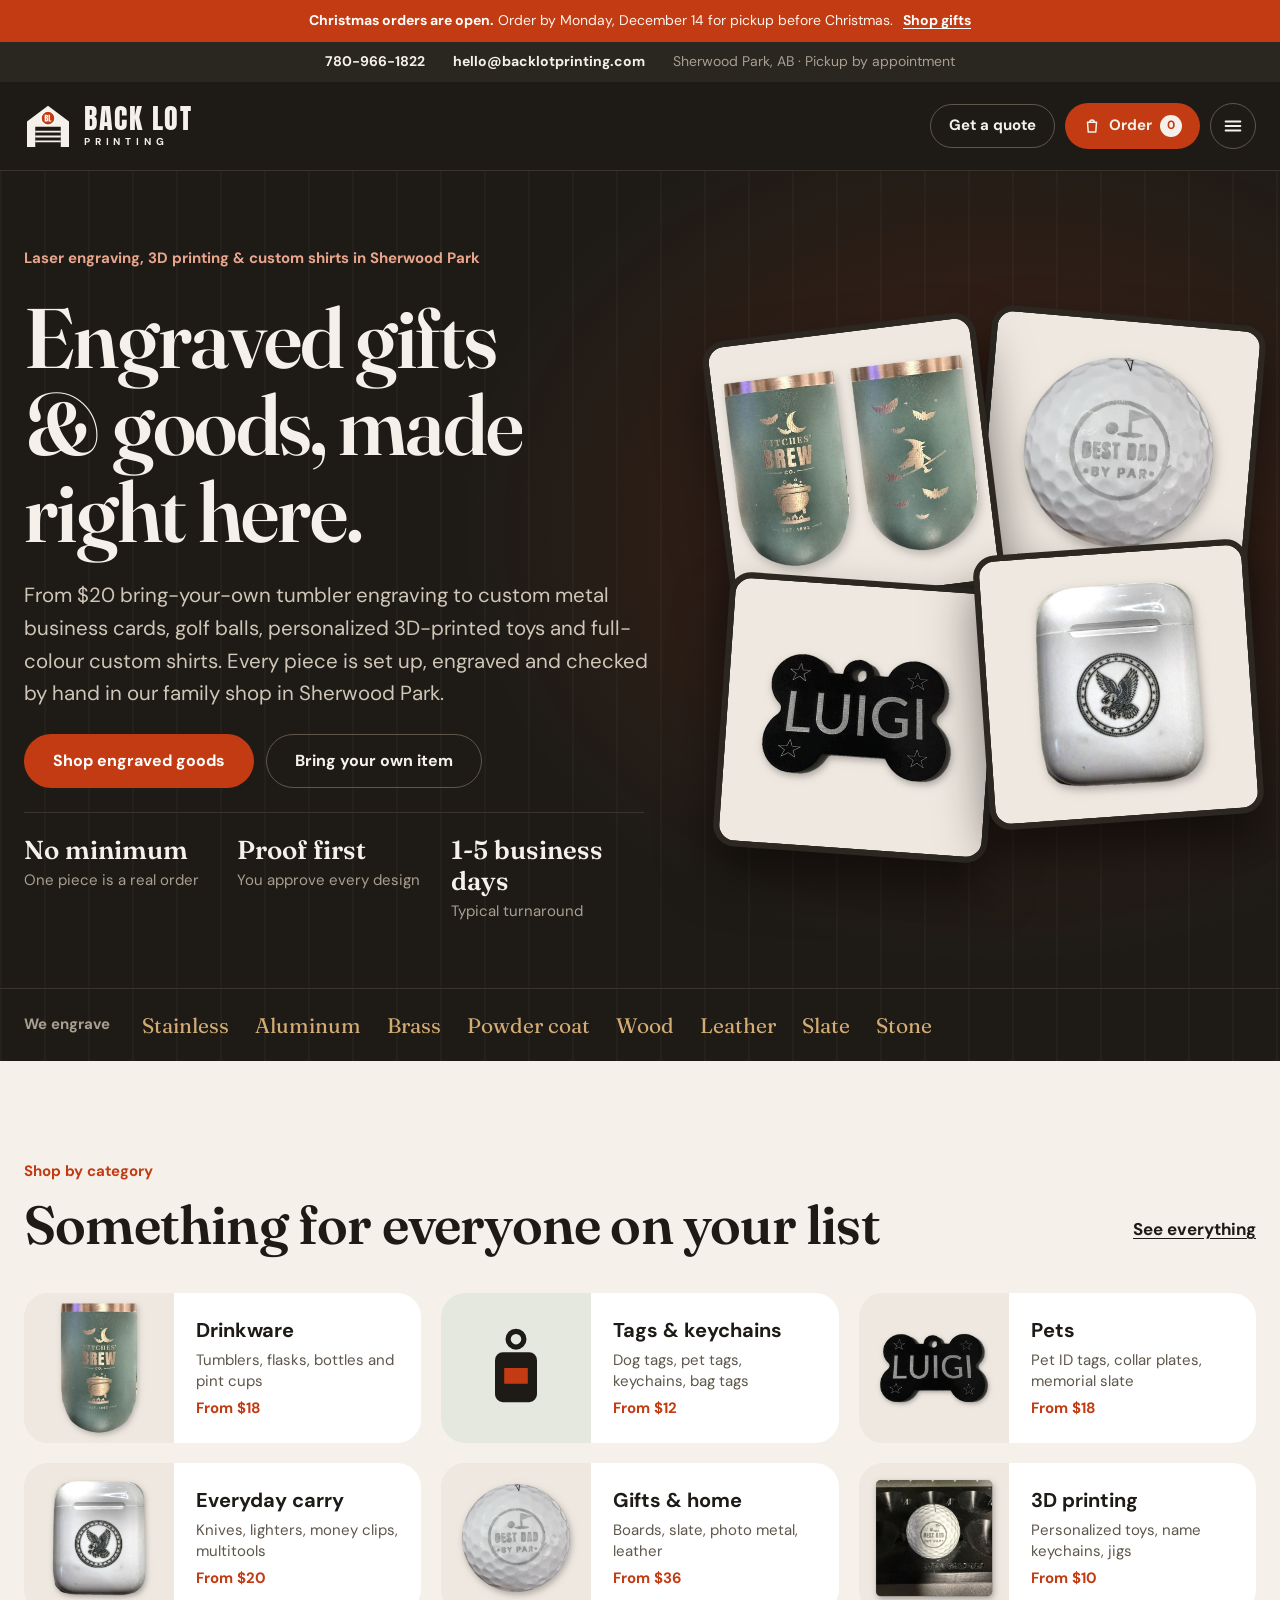
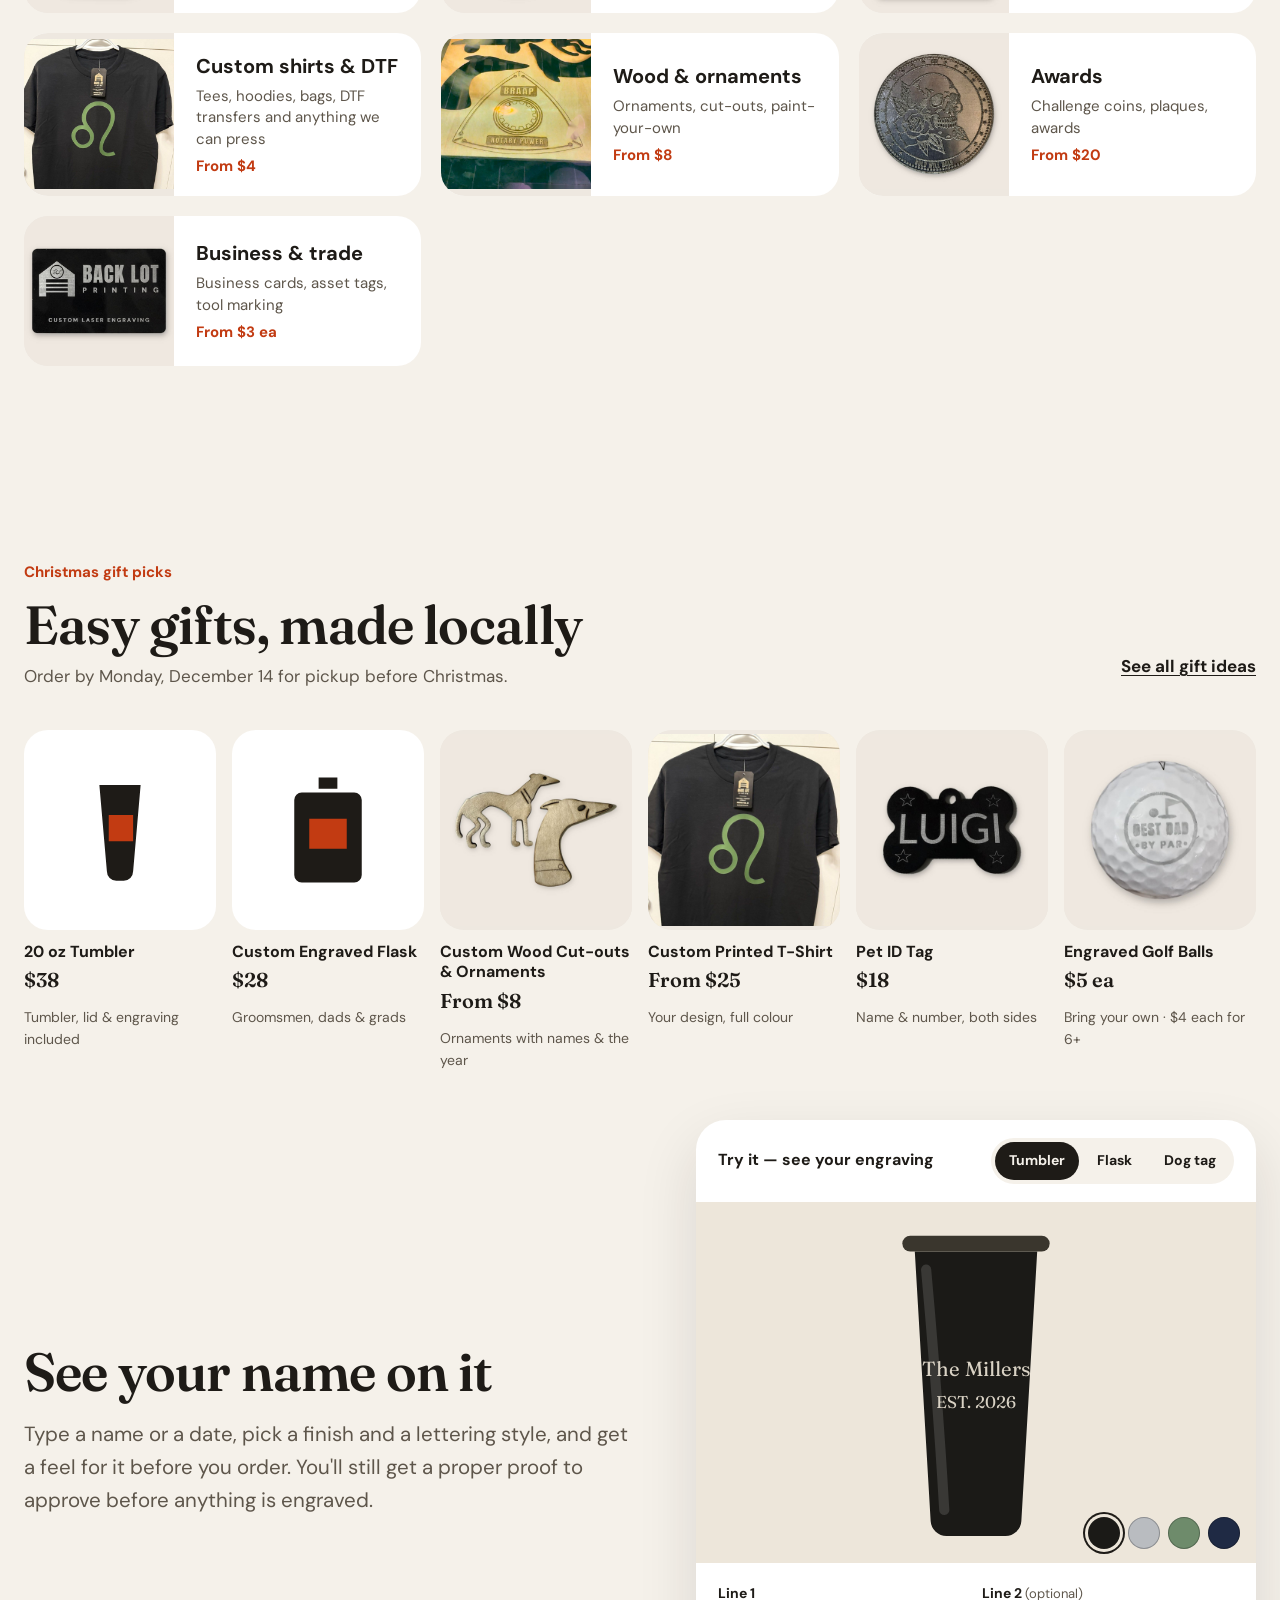
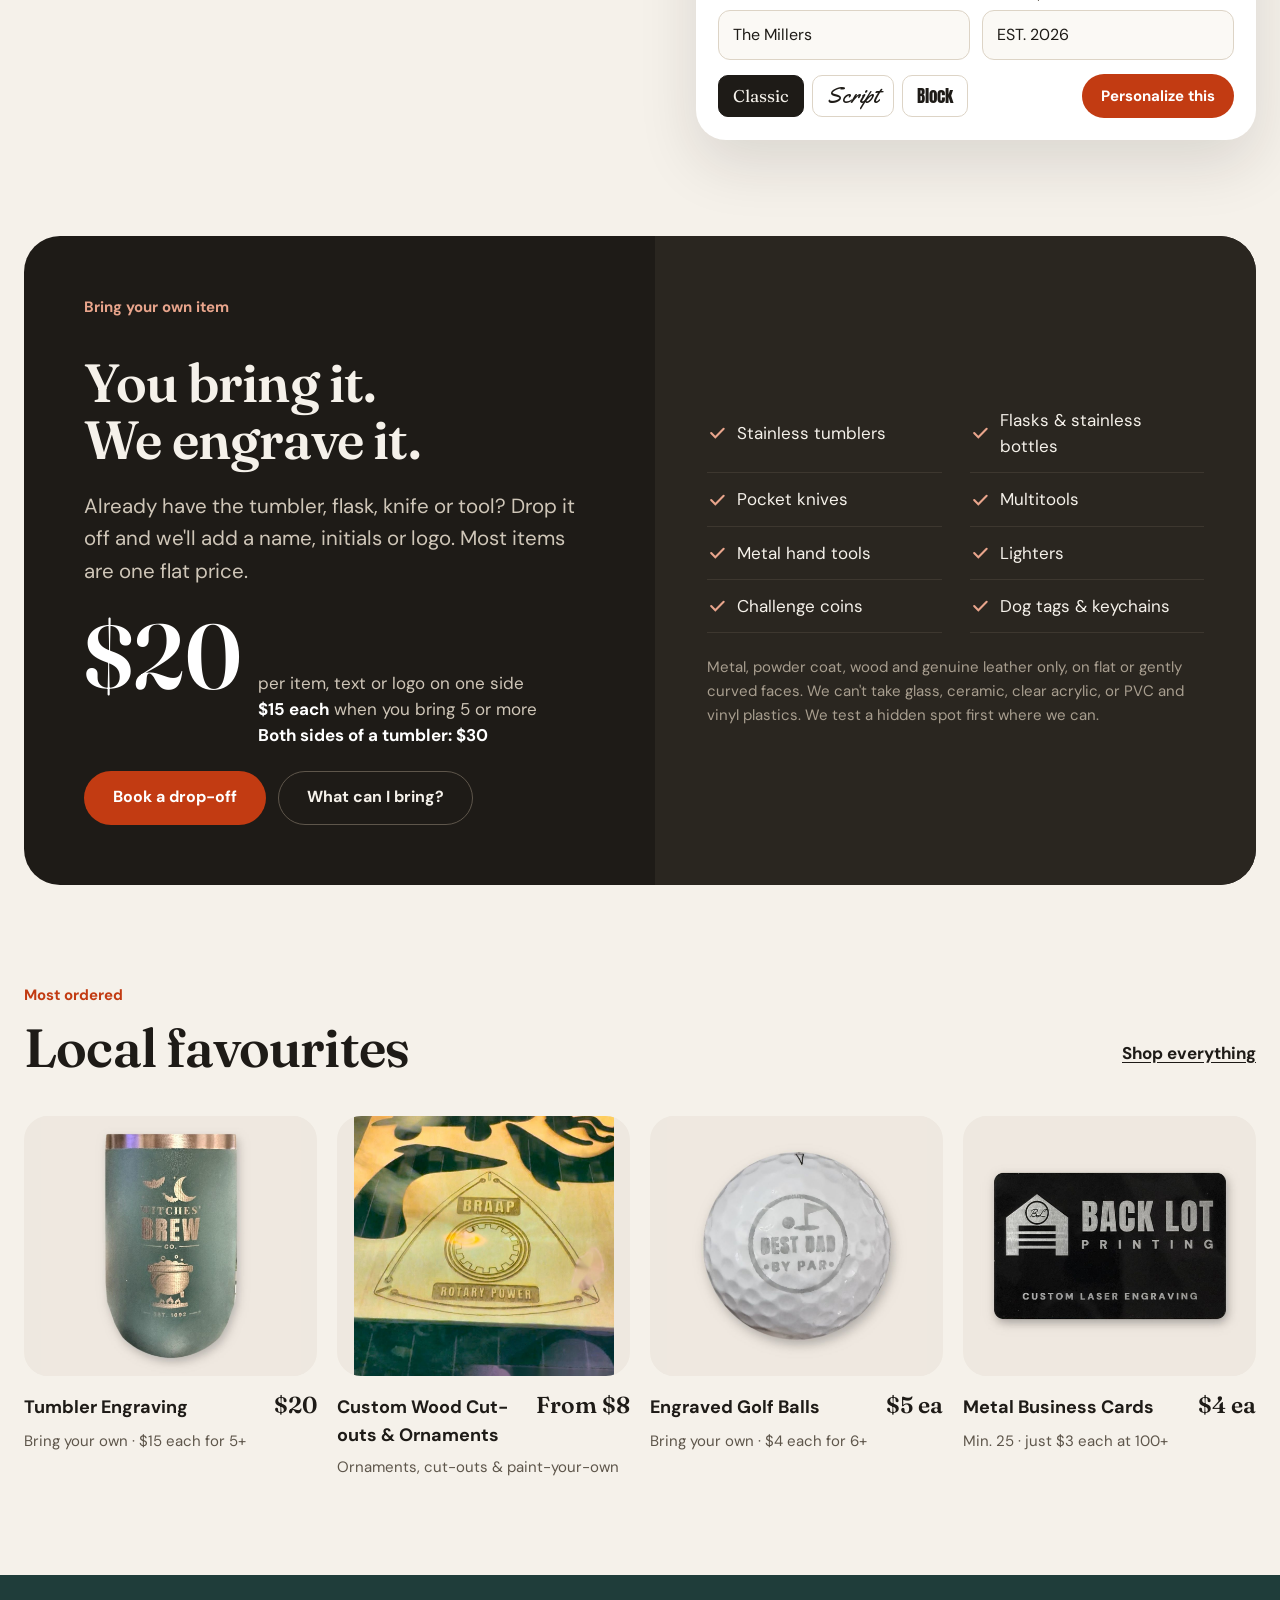
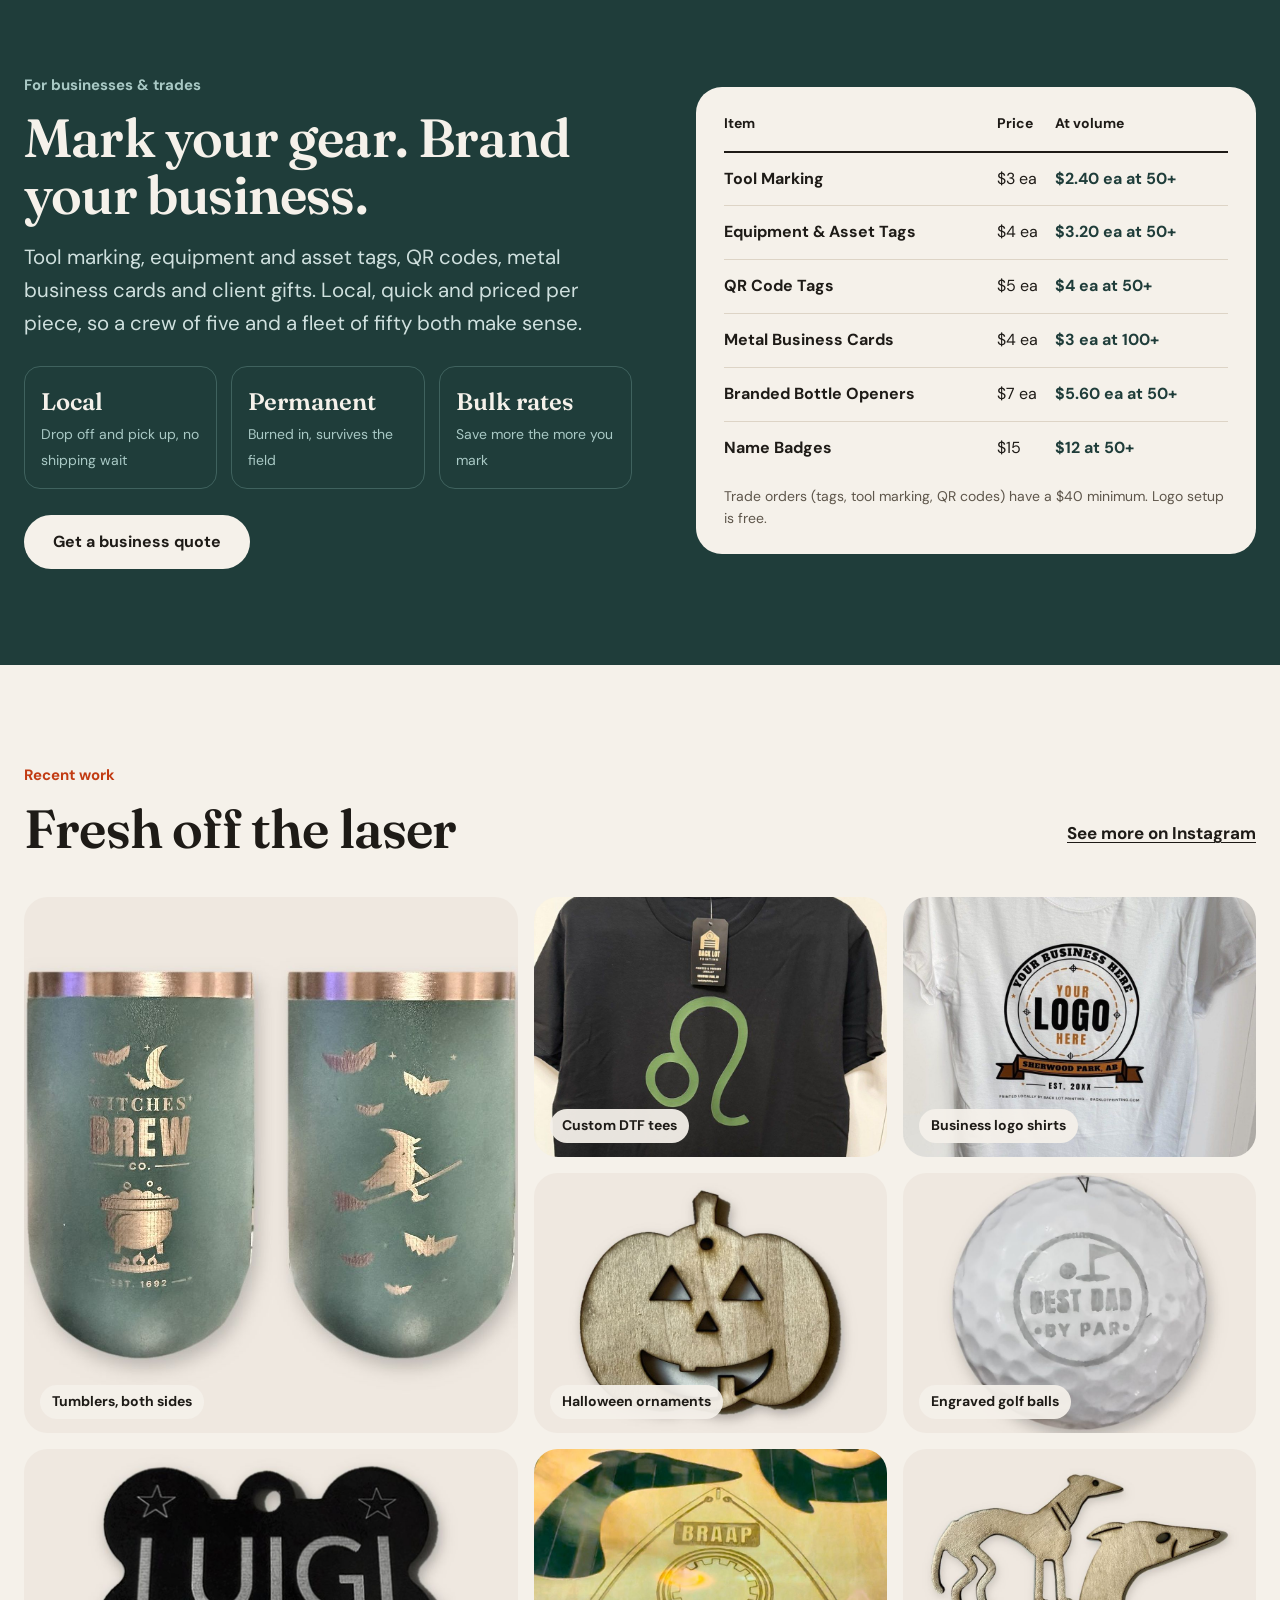
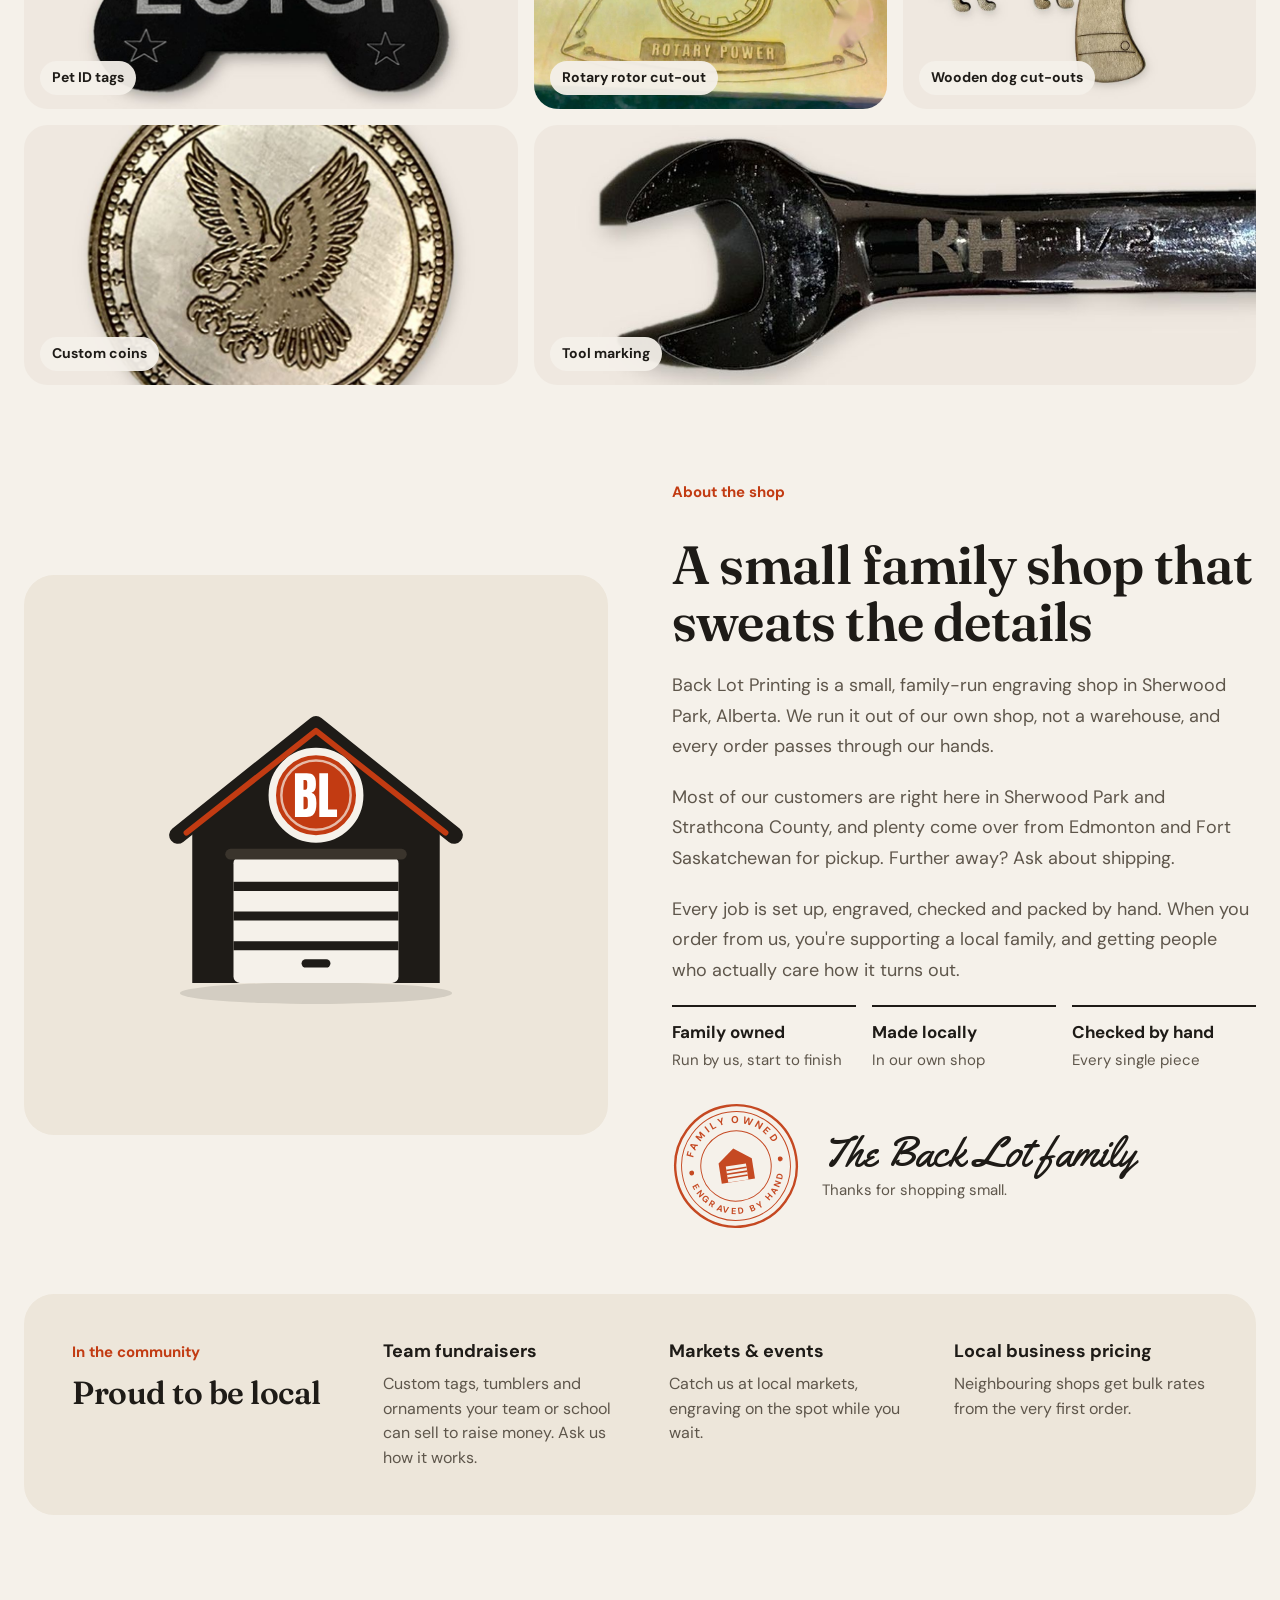
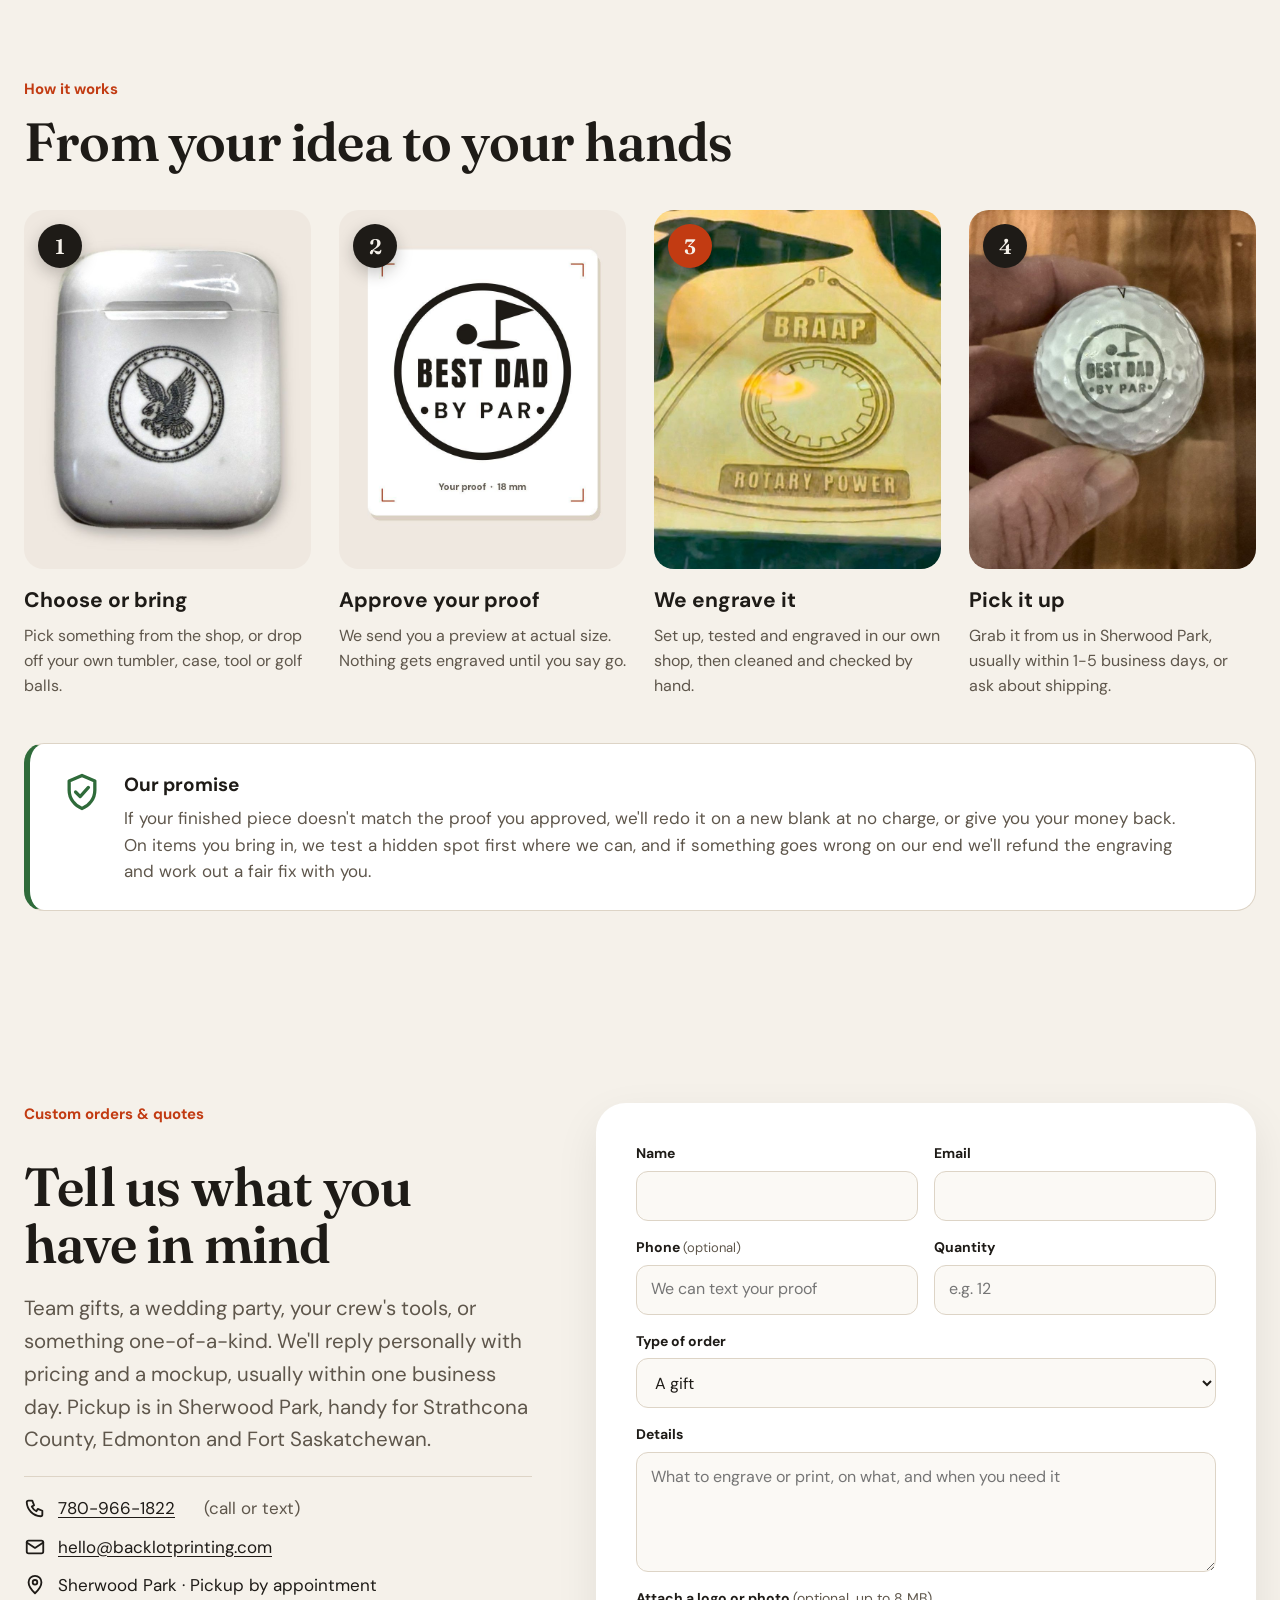
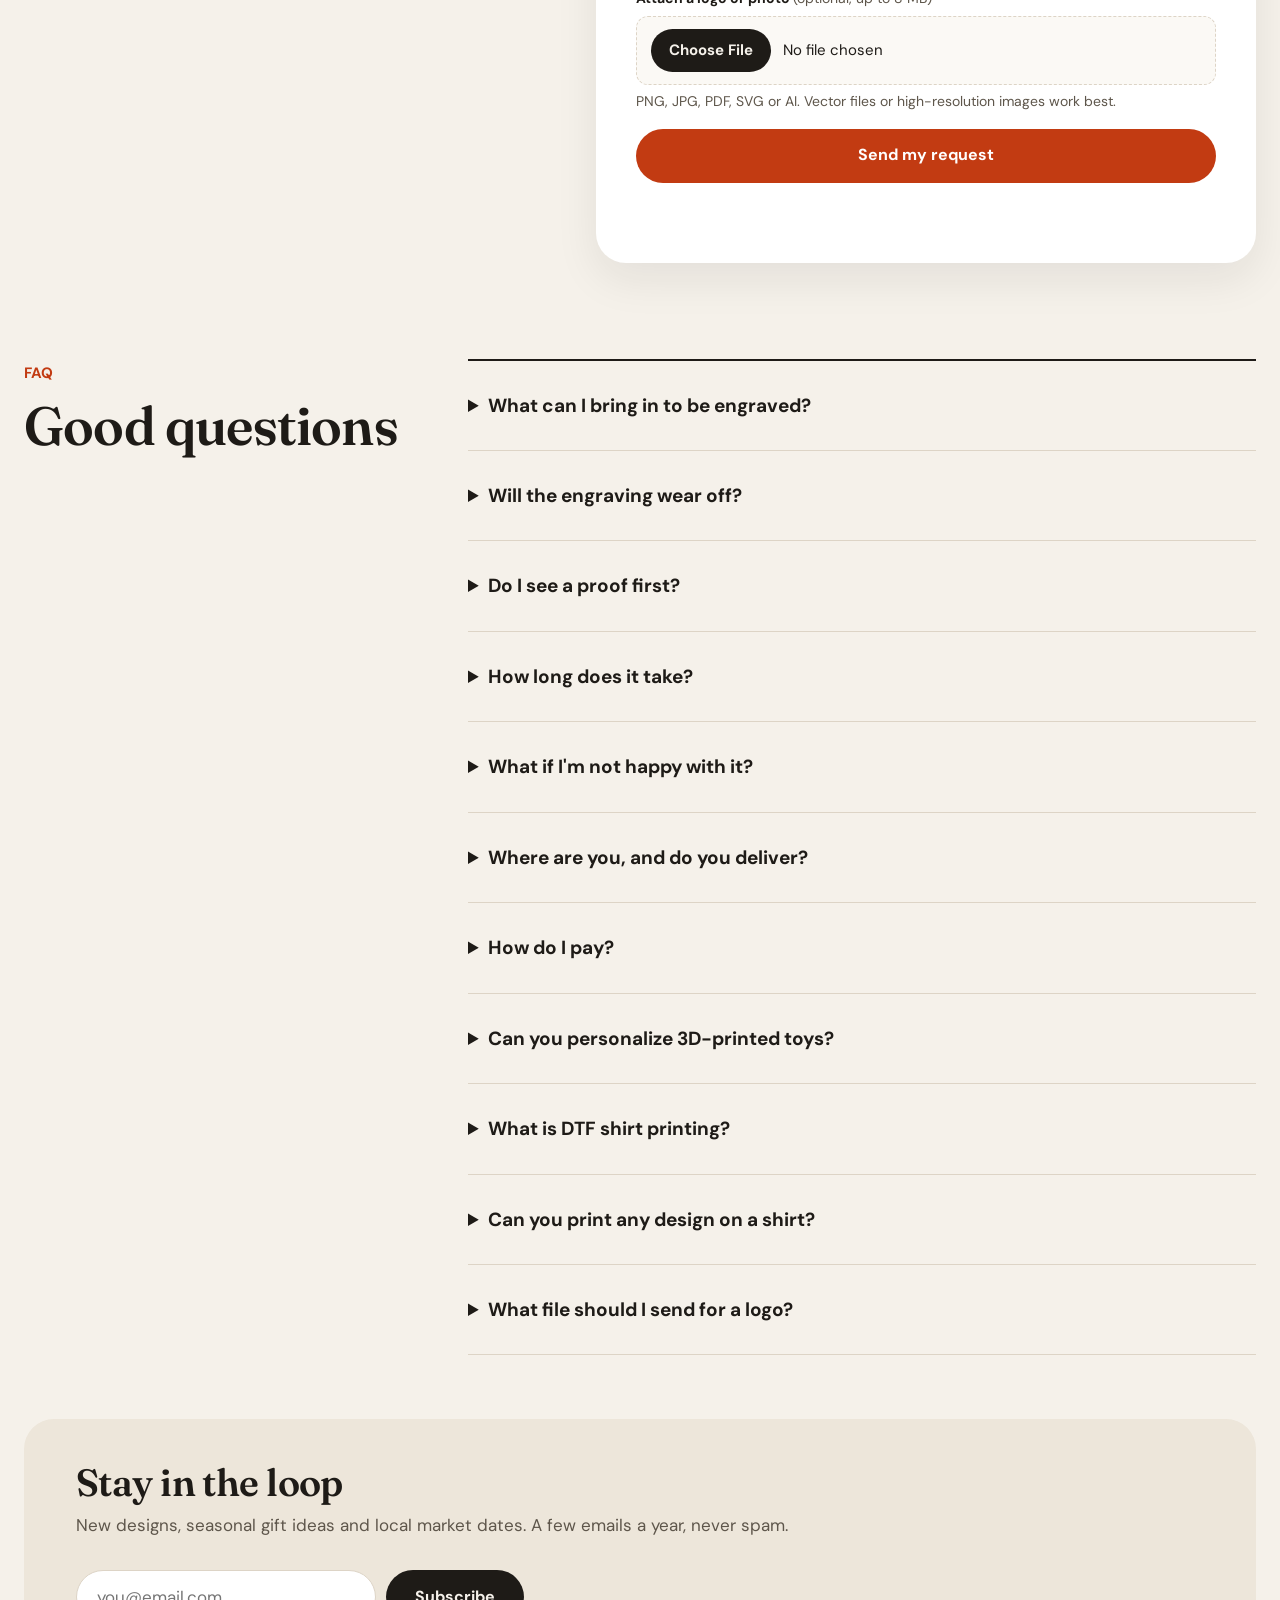
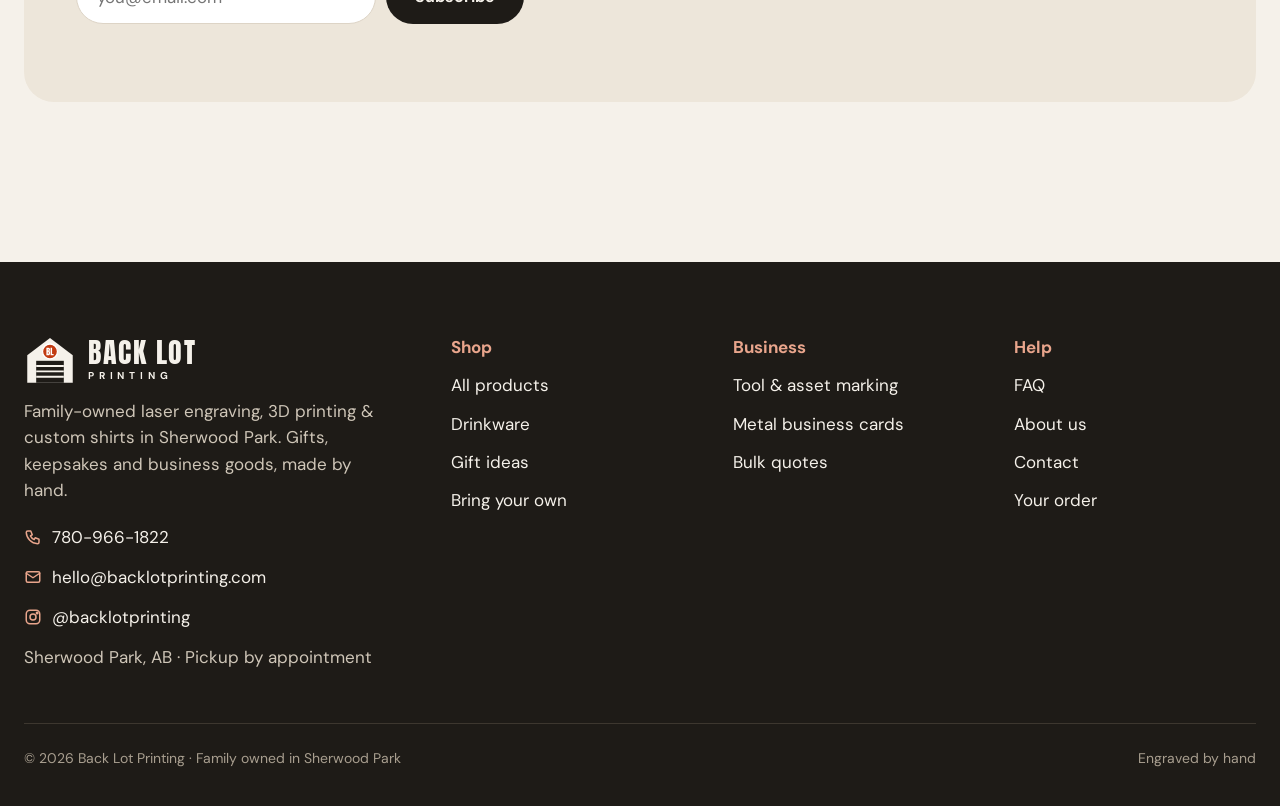
==== commit 22265cb3: "Add files via upload" ====
--- a/index.html
+++ b/index.html
@@ -3,34 +3,39 @@
 <head>
 <meta charset="utf-8">
 <meta name="viewport" content="width=device-width, initial-scale=1">
-<title>Back Lot Printing — Laser engraving, 3D printing &amp; custom shirts, made locally</title>
-<meta name="description" content="Family-owned laser engraving, 3D printing and custom DTF shirts. Tumblers, flasks, dog tags, pet tags, gifts, metal business cards and tool marking — engraved and checked by hand.">
+<title>Laser Engraving &amp; Custom Shirts in Sherwood Park, AB | Back Lot Printing</title>
+<meta name="description" content="Laser engraving, custom DTF shirts and 3D printing in Sherwood Park, AB. Tumblers, pet tags, gifts and metal business cards. Proof first, local pickup.">
+<link rel="canonical" href="https://backlotprinting.com/">
 <link rel="icon" href="/favicon.ico" sizes="48x48">
 <link rel="icon" href="/favicon.svg" type="image/svg+xml">
 <link rel="icon" href="/favicon-192.png" type="image/png" sizes="192x192">
 <link rel="apple-touch-icon" href="/apple-touch-icon.png">
 <meta property="og:type" content="website">
 <meta property="og:site_name" content="Back Lot Printing">
-<meta property="og:title" content="Back Lot Printing — Laser engraving, 3D printing &amp; custom shirts in Sherwood Park">
-<meta property="og:description" content="Engraved gifts &amp; goods, made right here. Tumblers, metal business cards, golf balls, pet tags and custom 3D prints.">
+<meta property="og:title" content="Laser Engraving &amp; Custom Shirts in Sherwood Park, AB | Back Lot Printing">
+<meta property="og:description" content="Laser engraving, custom DTF shirts and 3D printing in Sherwood Park, AB. Tumblers, pet tags, gifts and metal business cards. Proof first, local pickup.">
 <meta property="og:url" content="https://backlotprinting.com/">
 <meta property="og:image" content="https://backlotprinting.com/og-image.png">
 <meta property="og:image:width" content="1200">
 <meta property="og:image:height" content="630">
 <meta name="twitter:card" content="summary_large_image">
-<script type="application/ld+json">{"@context":"https://schema.org","@type":"LocalBusiness","name":"Back Lot Printing","url":"https://backlotprinting.com/","logo":"https://backlotprinting.com/favicon-512.png","image":"https://backlotprinting.com/og-image.png","telephone":"+1-780-966-1822","email":"hello@backlotprinting.com","address":{"@type":"PostalAddress","addressLocality":"Sherwood Park","addressRegion":"AB","addressCountry":"CA"},"sameAs":["https://www.instagram.com/backlotprinting"]}</script>
+<script type="application/ld+json">{"@context":"https://schema.org","@type":"LocalBusiness","@id":"https://backlotprinting.com/#business","name":"Back Lot Printing","url":"https://backlotprinting.com/","description":"Family-run laser engraving, custom DTF shirt printing and 3D printing in Sherwood Park, Alberta. Engraved tumblers, pet tags, gifts, metal business cards and tool marking, with a proof before every job.","logo":"https://backlotprinting.com/favicon-512.png","image":"https://backlotprinting.com/og-image.png","telephone":"+1-780-966-1822","email":"hello@backlotprinting.com","priceRange":"$","address":{"@type":"PostalAddress","addressLocality":"Sherwood Park","addressRegion":"AB","addressCountry":"CA"},"areaServed":[{"@type":"City","name":"Sherwood Park"},{"@type":"AdministrativeArea","name":"Strathcona County"},{"@type":"City","name":"Edmonton"},{"@type":"City","name":"Fort Saskatchewan"}],"knowsAbout":["Laser engraving","DTF shirt printing","3D printing","Tool marking","Metal business cards"],"sameAs":["https://www.instagram.com/backlotprinting"]}</script>
+<script type="application/ld+json">{"@context": "https://schema.org", "@type": "FAQPage", "mainEntity": [{"@type": "Question", "name": "What can I bring in to be engraved?", "acceptedAnswer": {"@type": "Answer", "text": "Metal, powder-coated, wood and genuine leather items with a flat or gently curved face — tumblers, flasks, knives, hand tools, lighters and tags — up to about 8.5 × 8.5 inches of engraving area. Most bring-your-own items are $20 for one side, or $15 each when you bring 5 or more. Want a tumbler done on both sides? That's $30. We can't engrave glass, ceramic mugs, clear acrylic, or PVC and vinyl plastics."}}, {"@type": "Question", "name": "Will the engraving wear off?", "acceptedAnswer": {"@type": "Answer", "text": "No. It's burned into the material rather than printed on top, so it won't peel, fade or wash away."}}, {"@type": "Question", "name": "Do I see a proof first?", "acceptedAnswer": {"@type": "Answer", "text": "Always. We send a digital preview showing size and placement, and nothing is engraved until you approve it."}}, {"@type": "Question", "name": "How long does it take?", "acceptedAnswer": {"@type": "Answer", "text": "Most orders take 1–5 business days. Need it sooner? Ask and we'll do our best."}}, {"@type": "Question", "name": "What if I'm not happy with it?", "acceptedAnswer": {"@type": "Answer", "text": "If your finished piece doesn't match the proof you approved, we'll redo it on a new blank at no charge, or give you your money back. On items you bring in, we test a hidden spot first where we can, and if something goes wrong on our end we'll refund the engraving and work out a fair fix with you."}}, {"@type": "Question", "name": "Where are you, and do you deliver?", "acceptedAnswer": {"@type": "Answer", "text": "We're a small shop in Sherwood Park, Alberta, with pickup by appointment. We regularly have customers from Strathcona County, Edmonton and Fort Saskatchewan. Shipping is available on most items, just ask."}}, {"@type": "Question", "name": "How do I pay?", "acceptedAnswer": {"@type": "Answer", "text": "Send your order request and we'll confirm the details and total. You can pay by e-transfer or when you pick up."}}, {"@type": "Question", "name": "Can you personalize 3D-printed toys?", "acceptedAnswer": {"@type": "Answer", "text": "Yes. We print our own toy designs in the colours you pick, then add a name, either printed right into the toy or laser-engraved afterwards. Perfect for birthdays, stocking stuffers and party favours. Toys have small parts and aren't meant for children under 3."}}, {"@type": "Question", "name": "What is DTF shirt printing?", "acceptedAnswer": {"@type": "Answer", "text": "DTF (direct-to-film) prints your design in full colour onto a special film, then we heat-press it onto the garment. It works on cotton, polyester, blends, canvas and denim, on light or dark colours, so we can do shirts, hoodies, jackets, aprons, bags, pillow covers and more. There is no minimum: one piece is a real order. Wash inside out in cold water and it lasts."}}, {"@type": "Question", "name": "Can you print any design on a shirt?", "acceptedAnswer": {"@type": "Answer", "text": "We print your own artwork, logos you own, names, numbers, photos and text. We can't print sports team logos, brands or characters you don't have the rights to. Send a high-resolution PNG (300 dpi at print size) or a vector file and we'll check it before printing."}}, {"@type": "Question", "name": "What file should I send for a logo?", "acceptedAnswer": {"@type": "Answer", "text": "Vector files (SVG, PDF, AI) are ideal. A high-resolution PNG works too, and we can clean up most logos for you."}}]}</script>
 <link rel="preconnect" href="https://fonts.googleapis.com">
 <link rel="preconnect" href="https://fonts.gstatic.com" crossorigin>
 <link href="https://fonts.googleapis.com/css2?family=Anton&family=DM+Sans:opsz,wght@9..40,400;9..40,500;9..40,700&family=Fraunces:opsz,wght@9..144,500..700&family=Yellowtail&display=swap" rel="stylesheet">
 <link rel="stylesheet" href="styles.css">
 <script src="config.js"></script>
 <script src="products.js"></script>
+<script src="reviews.js"></script>
 <script src="site.js"></script>
 </head>
 <body>
 
 <div class="topbar topbar--xmas" data-xmas-until="2026-12-14"><b>Christmas orders are open.</b> Order by Monday, December 14 for pickup before Christmas. <a href="shop.html?cat=gifts">Shop gifts</a></div>
-<div class="topbar" data-topbar-default hidden>Local pickup in <span data-cfg="town">[YOUR TOWN]</span> &nbsp;|&nbsp; Bring-your-own engraving from <b>$20</b> &nbsp;|&nbsp; Family owned, made by hand</div>
+<div class="topbar" data-topbar-default hidden>Local pickup in <span data-cfg="town">Sherwood Park</span> &nbsp;|&nbsp; Bring-your-own engraving from <b>$20</b> &nbsp;|&nbsp; Family owned, made by hand</div>
+
+<div class="contactbar"><div class="wrap"><a data-link="phone" href="tel:7809661822"><svg width="18" height="18" viewBox="0 0 24 24" fill="none" stroke="currentColor" stroke-width="2" stroke-linecap="round" stroke-linejoin="round" aria-hidden="true"><path d="M5 4h4l2 5-2.5 1.5a11 11 0 0 0 5 5L15 13l5 2v4a2 2 0 0 1-2 2A16 16 0 0 1 3 6a2 2 0 0 1 2-2"/></svg><span><span class="cb-long">Call or text </span>780-966-1822</span></a><a data-link="email" href="mailto:hello@backlotprinting.com"><svg width="18" height="18" viewBox="0 0 24 24" fill="none" stroke="currentColor" stroke-width="2" stroke-linecap="round" stroke-linejoin="round" aria-hidden="true"><rect x="3" y="5" width="18" height="14" rx="2"/><path d="M3 7l9 6 9-6"/></svg><span>hello@backlotprinting.com</span></a><span class="cb-where">Sherwood Park, AB · Pickup by appointment</span></div></div>
 
 <header class="site-header site-header--dark">
   <div class="wrap">
@@ -71,7 +76,7 @@
         <span class="burn-line" aria-hidden="true"><span class="burn-text">&amp; goods, made</span></span>
         <span class="burn-line" aria-hidden="true"><span class="burn-text">right here.</span></span>
       </h1>
-      <p class="lede">From $20 bring-your-own tumbler engraving to custom metal business cards, golf balls, personalized 3D-printed toys and full-colour custom shirts. Every piece is set up, engraved and checked by hand in our local family shop.</p>
+      <p class="lede">From $20 bring-your-own tumbler engraving to custom metal business cards, golf balls, personalized 3D-printed toys and full-colour custom shirts. Every piece is set up, engraved and checked by hand in our family shop in Sherwood Park.</p>
       <div class="hero-actions">
         <a class="btn btn-accent" href="shop.html">Shop engraved goods</a>
         <a class="btn btn-ghost-light" href="#byo">Bring your own item</a>
@@ -79,14 +84,14 @@
       <div class="hero-facts">
         <div><b>No minimum</b><span>One piece is a real order</span></div>
         <div><b>Proof first</b><span>You approve every design</span></div>
-        <div><b data-cfg="turnaround">1-5 business days</b><span>Typical turnaround</span></div>
+        <div><b data-cfg="turnaround">1–5 business days</b><span>Typical turnaround</span></div>
       </div>
     </div>
     <div class="hero-stack">
-      <a class="hs hs-1" href="shop.html?item=d1"><img src="images/witches-brew-tumbler-both-sides.jpg" alt="Custom tumbler engraved on both sides"></a>
-      <a class="hs hs-2" href="shop.html?item=g8"><img src="images/golf-ball-best-dad.jpg" alt="Golf ball engraved Best Dad By Par"></a>
-      <a class="hs hs-3" href="shop.html?cat=pets"><img src="images/pet-tag-luigi.jpg" alt="Black bone pet tag engraved Luigi"></a>
-      <a class="hs hs-4" href="shop.html?item=e7"><img src="images/airpods-case-eagle.jpg" alt="White earbud case engraved with an eagle"></a>
+      <a class="hs hs-1" href="shop.html?item=d8"><img src="images/witches-brew-tumbler-both-sides.jpg" alt="Custom tumbler engraved on both sides" width="1000" height="1000" fetchpriority="high"></a>
+      <a class="hs hs-2" href="shop.html?item=g8"><img width="1000" height="1000" decoding="async" src="images/golf-ball-best-dad.jpg" alt="Golf ball engraved Best Dad By Par"></a>
+      <a class="hs hs-3" href="shop.html?cat=pets"><img width="1000" height="1000" decoding="async" src="images/pet-tag-luigi.jpg" alt="Black bone pet tag engraved Luigi"></a>
+      <a class="hs hs-4" href="shop.html?item=e7"><img width="1000" height="1000" decoding="async" src="images/airpods-case-eagle.jpg" alt="White earbud case engraved with an eagle"></a>
     </div>
   </div>
   <div class="hero-materials" aria-label="Materials we engrave">
@@ -104,7 +109,18 @@
       <div><span class="label">Shop by category</span><h2 class="h2">Something for everyone on your list</h2></div>
       <a class="link-strong" href="shop.html">See everything</a>
     </div>
-    <div class="cats" id="cats"></div>
+    <div class="cats" id="cats"><a class="cat" href="shop.html?cat=drink"><span class="cat-art" style="background:#EDE6DA"><img src="images/witches-brew-tumbler-front.jpg" alt="Drinkware — engraved example" loading="lazy"></span><span class="cat-text"><b>Drinkware</b><span>Tumblers, flasks, bottles and pint cups</span><em>From $18</em></span></a><a class="cat" href="shop.html?cat=tags"><span class="cat-art" style="background:#E4E8DF"><svg viewBox="0 0 64 64" aria-hidden="true"><path d="M22 20 H42 A6 6 0 0 1 48 26 V52 A6 6 0 0 1 42 58 H22 A6 6 0 0 1 16 52 V26 A6 6 0 0 1 22 20 Z M24 10 A8 8 0 1 0 40 10 A8 8 0 1 0 24 10 Z M28 10 A4 4 0 1 1 36 10 A4 4 0 1 1 28 10 Z" fill="#1E1B17" fill-rule="evenodd"></path><path d="M23 32 H41 V44 H23 Z" fill="#C23B12"></path></svg></span><span class="cat-text"><b>Tags &amp; keychains</b><span>Dog tags, pet tags, keychains, bag tags</span><em>From $12</em></span></a><a class="cat" href="shop.html?cat=pets"><span class="cat-art" style="background:#F1E3D8"><img src="images/pet-tag-luigi.jpg" alt="Pets — engraved example" loading="lazy"></span><span class="cat-text"><b>Pets</b><span>Pet ID tags, collar plates, memorial slate</span><em>From $18</em></span></a><a class="cat" href="shop.html?cat=edc"><span class="cat-art" style="background:#EDE6DA"><img src="images/airpods-case-eagle.jpg" alt="Everyday carry — engraved example" loading="lazy"></span><span class="cat-text"><b>Everyday carry</b><span>Knives, lighters, money clips, multitools</span><em>From $20</em></span></a><a class="cat" href="shop.html?cat=gifts"><span class="cat-art" style="background:#EDE6DA"><img src="images/golf-ball-best-dad.jpg" alt="Gifts &amp; home — engraved example" loading="lazy"></span><span class="cat-text"><b>Gifts &amp; home</b><span>Boards, slate, photo metal, leather</span><em>From $36</em></span></a><a class="cat" href="shop.html?cat=print"><span class="cat-art" style="background:#E4E8DF"><img src="images/3d-printed-golf-jig.jpg" alt="3D printing — engraved example" loading="lazy"></span><span class="cat-text"><b>3D printing</b><span>Personalized toys, name keychains, jigs</span><em>From $10</em></span></a><a class="cat" href="shop.html?cat=apparel"><span class="cat-art" style="background:#E0E7E5"><img src="images/custom-tee-leo-black.jpg" alt="Custom shirts &amp; DTF — engraved example" loading="lazy"></span><span class="cat-text"><b>Custom shirts &amp; DTF</b><span>Tees, hoodies, bags, DTF transfers and anything we can press</span><em>From $4</em></span></a><a class="cat" href="shop.html?cat=kids"><span class="cat-art" style="background:#F1E3D8"><img src="images/rotary-rotor-braap.jpg" alt="Wood &amp; ornaments — engraved example" loading="lazy"></span><span class="cat-text"><b>Wood &amp; ornaments</b><span>Ornaments, cut-outs, paint-your-own</span><em>From $8</em></span></a><a class="cat" href="shop.html?cat=awards"><span class="cat-art" style="background:#EDE6DA"><img src="images/skull-coin.jpg" alt="Awards — engraved example" loading="lazy"></span><span class="cat-text"><b>Awards</b><span>Challenge coins, plaques, awards</span><em>From $20</em></span></a><a class="cat" href="shop.html?cat=biz"><span class="cat-art" style="background:#E0E7E5"><img src="images/metal-business-card.jpg" alt="Business &amp; trade — engraved example" loading="lazy"></span><span class="cat-text"><b>Business &amp; trade</b><span>Business cards, asset tags, tool marking</span><em>From $3 ea</em></span></a></div>
+  </div>
+</section>
+
+<!-- Christmas gift picks (hides itself after Dec 14) -->
+<section class="section gifts-section" id="gifts" data-show-until="2026-12-14">
+  <div class="wrap">
+    <div class="section-head">
+      <div><span class="label">Christmas gift picks</span><h2 class="h2">Easy gifts, made locally</h2><p class="muted gifts-note">Order by Monday, December 14 for pickup before Christmas.</p></div>
+      <a class="link-strong" href="shop.html?cat=gifts">See all gift ideas</a>
+    </div>
+    <div class="tiles tiles--gifts" id="gift-tiles"><a class="tile" href="shop.html?item=d3"><span class="tile-art"><svg viewBox="0 0 64 64" aria-hidden="true"><path d="M21 8 H43 L39 54 A5 5 0 0 1 34 59 H30 A5 5 0 0 1 25 54 Z" fill="#1E1B17" fill-rule="evenodd"></path><path d="M26 24 H39 V38 H26 Z" fill="#C23B12"></path></svg></span><span class="tile-row"><b>20 oz Tumbler</b><span>$38</span></span><small>Tumbler, lid &amp; engraving included</small></a><a class="tile" href="shop.html?item=d2"><span class="tile-art"><svg viewBox="0 0 64 64" aria-hidden="true"><path d="M27 4 H37 V10 H27 Z M18 12 H46 A4 4 0 0 1 50 16 V56 A4 4 0 0 1 46 60 H18 A4 4 0 0 1 14 56 V16 A4 4 0 0 1 18 12 Z" fill="#1E1B17" fill-rule="evenodd"></path><path d="M22 26 H42 V42 H22 Z" fill="#C23B12"></path></svg></span><span class="tile-row"><b>Custom Engraved Flask</b><span>$28</span></span><small>Groomsmen, dads &amp; grads</small></a><a class="tile" href="shop.html?item=w1"><span class="tile-art"><img src="images/whippet-ornaments.jpg" alt="Two laser-cut wooden dog ornaments" loading="lazy" decoding="async"></span><span class="tile-row"><b>Custom Wood Cut-outs &amp; Ornaments</b><span>From $8</span></span><small>Ornaments with names &amp; the year</small></a><a class="tile" href="shop.html?item=s1"><span class="tile-art"><img src="images/custom-tee-leo-black.jpg" alt="Custom Printed T-Shirt" loading="lazy"></span><span class="tile-row"><b>Custom Printed T-Shirt</b><span>From $25</span></span><small>Your design, full colour</small></a><a class="tile" href="shop.html?item=p1"><span class="tile-art"><img src="images/pet-tag-luigi.jpg" alt="Pet ID Tag" loading="lazy"></span><span class="tile-row"><b>Pet ID Tag</b><span>$18</span></span><small>Name &amp; number, both sides</small></a><a class="tile" href="shop.html?item=g8"><span class="tile-art"><img src="images/golf-ball-best-dad.jpg" alt="Engraved Golf Balls" loading="lazy"></span><span class="tile-row"><b>Engraved Golf Balls</b><span>$5 ea</span></span><small>Bring your own · $4 each for 6+</small></a></div>
   </div>
 </section>
 
@@ -169,6 +185,17 @@
   </div>
 </section>
 
+<!-- Reviews: add real reviews in reviews.js. This section stays hidden until there is at least one. -->
+<section class="section--tight reviews-section" id="reviews" hidden>
+  <div class="wrap">
+    <div class="section-head">
+      <div><span class="label">Reviews</span><h2 class="h2">What our customers say</h2></div>
+      <div class="reviews-links" id="reviews-links"></div>
+    </div>
+    <div class="reviews" id="reviews-list"></div>
+  </div>
+</section>
+
 <!-- Bring your own -->
 <section id="byo" class="wrap">
   <div class="byo">
@@ -176,9 +203,9 @@
       <span class="label">Bring your own item</span>
       <h2 class="h2">You bring it.<br>We engrave it.</h2>
       <p class="lede">Already have the tumbler, flask, knife or tool? Drop it off and we'll add a name, initials or logo. Most items are one flat price.</p>
-      <div class="byo-price"><strong>$20</strong><span>per item, text or logo on one side<br><b>$15 each</b> when you bring 5 or more</span></div>
+      <div class="byo-price"><strong>$20</strong><span>per item, text or logo on one side<br><b>$15 each</b> when you bring 5 or more<br><b>Both sides of a tumbler: $30</b></span></div>
       <div class="hero-actions">
-        <a class="btn btn-accent" href="shop.html?item=d1">Book a drop-off</a>
+        <a class="btn btn-accent" href="#quote" data-quote-type="Bring-your-own engraving">Book a drop-off</a>
         <a class="btn btn-ghost-light" href="#faq">What can I bring?</a>
       </div>
     </div>
@@ -205,7 +232,7 @@
       <div><span class="label">Most ordered</span><h2 class="h2">Local favourites</h2></div>
       <a class="link-strong" href="shop.html">Shop everything</a>
     </div>
-    <div class="tiles" id="favs"></div>
+    <div class="tiles" id="favs"><a class="tile" href="shop.html?item=d1"><span class="tile-art"><img src="images/witches-brew-tumbler-front.jpg" alt="Tumbler Engraving" loading="lazy"></span><span class="tile-row"><b>Tumbler Engraving</b><span>$20</span></span><small>Bring your own · $15 each for 5+</small></a><a class="tile" href="shop.html?item=w1"><span class="tile-art"><img src="images/rotary-rotor-braap.jpg" alt="Custom Wood Cut-outs &amp; Ornaments" loading="lazy"></span><span class="tile-row"><b>Custom Wood Cut-outs &amp; Ornaments</b><span>From $8</span></span><small>Ornaments, cut-outs &amp; paint-your-own</small></a><a class="tile" href="shop.html?item=g8"><span class="tile-art"><img src="images/golf-ball-best-dad.jpg" alt="Engraved Golf Balls" loading="lazy"></span><span class="tile-row"><b>Engraved Golf Balls</b><span>$5 ea</span></span><small>Bring your own · $4 each for 6+</small></a><a class="tile" href="shop.html?item=b1"><span class="tile-art"><img src="images/metal-business-card.jpg" alt="Metal Business Cards" loading="lazy"></span><span class="tile-row"><b>Metal Business Cards</b><span>$4 ea</span></span><small>Min. 25 · just $3 each at 100+</small></a></div>
   </div>
 </section>
 
@@ -226,7 +253,7 @@
     <div class="price-table">
       <table>
         <thead><tr><th scope="col">Item</th><th scope="col">Price</th><th scope="col">At volume</th></tr></thead>
-        <tbody id="biz-rows"></tbody>
+        <tbody id="biz-rows"><tr><td>Tool Marking</td><td>$3 ea</td><td>$2.40 ea at 50+</td></tr><tr><td>Equipment &amp; Asset Tags</td><td>$4 ea</td><td>$3.20 ea at 50+</td></tr><tr><td>QR Code Tags</td><td>$5 ea</td><td>$4 ea at 50+</td></tr><tr><td>Metal Business Cards</td><td>$4 ea</td><td>$3 ea at 100+</td></tr><tr><td>Branded Bottle Openers</td><td>$7 ea</td><td>$5.60 ea at 50+</td></tr><tr><td>Name Badges</td><td>$15</td><td>$12 at 50+</td></tr></tbody>
       </table>
       <p>Trade orders (tags, tool marking, QR codes) have a $40 minimum. Logo setup is free.</p>
     </div>
@@ -238,27 +265,29 @@
   <div class="wrap">
     <div class="section-head">
       <div><span class="label">Recent work</span><h2 class="h2">Fresh off the laser</h2></div>
-      <a class="link-strong" data-link="instagram" href="#">See more on Instagram</a>
+      <a class="link-strong" data-link="instagram" href="https://www.instagram.com/backlotprinting" target="_blank" rel="noopener">See more on Instagram</a>
     </div>
         <div class="work">
-      <figure><img src="images/witches-brew-tumbler-both-sides.jpg" alt="Teal stemless tumbler engraved with a Witches Brew label and a witch on a broom" loading="lazy"><figcaption>Custom tumblers</figcaption></figure>
-      <figure><img src="images/custom-tee-leo-black.jpg" alt="Black t-shirt with a green Leo zodiac symbol printed on the front and a Back Lot Printing hang tag" loading="lazy"><figcaption>Custom DTF tees</figcaption></figure>
-      <figure><img src="images/custom-tee-your-logo-white.jpg" alt="White t-shirt printed with a full-colour Your Logo Here business design" loading="lazy" style="object-position: center 55%"><figcaption>Business logo shirts</figcaption></figure>
-      <figure><img src="images/halloween-pumpkin.jpg" alt="Laser-cut wooden jack-o-lantern ornament" loading="lazy"><figcaption>Halloween ornaments</figcaption></figure>
-      <figure><img src="images/golf-ball-best-dad.jpg" alt="Golf ball engraved with Best Dad By Par and a flag" loading="lazy"><figcaption>Engraved golf balls</figcaption></figure>
-      <figure><img src="images/pet-tag-luigi.jpg" alt="Black bone-shaped pet tag engraved with the name Luigi" loading="lazy"><figcaption>Pet ID tags</figcaption></figure>
-      <figure><img src="images/rotary-rotor-braap.jpg" alt="Basswood rotary rotor being laser engraved with BRAAP and Rotary Power" loading="lazy" style="object-position: center 40%"><figcaption>Rotary rotor cut-out</figcaption></figure>
-      <figure><img src="images/whippet-ornaments.jpg" alt="Two laser-cut wooden whippet ornaments" loading="lazy"><figcaption>Wooden dog cut-outs</figcaption></figure>
-      <figure><img src="images/eagle-coin.jpg" alt="Coin engraved with an eagle and a star border" loading="lazy"><figcaption>Custom coins</figcaption></figure>
-      <figure><img src="images/tool-marking-wrench.jpg" alt="Chrome wrench laser-marked with the initials KH" loading="lazy"><figcaption>Tool marking</figcaption></figure>
+      <figure><img src="images/witches-brew-tumbler-both-sides.jpg" alt="Teal stemless tumbler engraved with a Witches Brew label and a witch on a broom" loading="lazy" decoding="async" width="1000" height="1000"><figcaption>Tumblers, both sides</figcaption></figure>
+      <figure><img src="images/custom-tee-leo-black.jpg" alt="Black t-shirt with a green Leo zodiac symbol printed on the front and a Back Lot Printing hang tag" loading="lazy" decoding="async" width="1000" height="1000"><figcaption>Custom DTF tees</figcaption></figure>
+      <figure><img src="images/custom-tee-your-logo-white.jpg" alt="White t-shirt printed with a full-colour Your Logo Here business design" loading="lazy" decoding="async" width="1000" height="1000" style="object-position: center 55%"><figcaption>Business logo shirts</figcaption></figure>
+      <figure><img src="images/halloween-pumpkin.jpg" alt="Laser-cut wooden jack-o-lantern ornament" loading="lazy" decoding="async" width="1000" height="1000"><figcaption>Halloween ornaments</figcaption></figure>
+      <figure><img src="images/golf-ball-best-dad.jpg" alt="Golf ball engraved with Best Dad By Par and a flag" loading="lazy" decoding="async" width="1000" height="1000"><figcaption>Engraved golf balls</figcaption></figure>
+      <figure><img src="images/pet-tag-luigi.jpg" alt="Black bone-shaped pet tag engraved with the name Luigi" loading="lazy" decoding="async" width="1000" height="1000"><figcaption>Pet ID tags</figcaption></figure>
+      <figure><img src="images/rotary-rotor-braap.jpg" alt="Basswood rotary rotor being laser engraved with BRAAP and Rotary Power" loading="lazy" decoding="async" width="1000" height="1000" style="object-position: center 40%"><figcaption>Rotary rotor cut-out</figcaption></figure>
+      <figure><img src="images/whippet-ornaments.jpg" alt="Two laser-cut wooden whippet ornaments" loading="lazy" decoding="async" width="1000" height="1000"><figcaption>Wooden dog cut-outs</figcaption></figure>
+      <figure><img src="images/eagle-coin.jpg" alt="Coin engraved with an eagle and a star border" loading="lazy" decoding="async" width="1000" height="1000"><figcaption>Custom coins</figcaption></figure>
+      <figure><img src="images/tool-marking-wrench.jpg" alt="Chrome wrench laser-marked with the initials KH" loading="lazy" decoding="async" width="1000" height="1000"><figcaption>Tool marking</figcaption></figure>
     </div>
   </div>
 </section>
 
 <!-- About -->
 <section id="about" class="wrap about">
-  <!-- TO USE YOUR OWN PHOTO: replace the <svg>…</svg> below with <img src="images/family.jpg" alt="Our family in the shop"> -->
+  <!-- TO ADD YOUR OWN PHOTO: save it as images/about-photo.jpg (landscape or square, about 1200px wide). It shows automatically;
+       until then the shop logo shows instead. -->
   <div class="about-photo">
+    <img class="about-real" src="images/about-photo.jpg" alt="Inside the Back Lot Printing shop in Sherwood Park" loading="lazy" decoding="async" onerror="this.remove()">
     <svg class="about-mark" width="330" height="330" viewBox="0 0 80 80" role="img" aria-label="Back Lot Printing shop">
       <ellipse cx="40" cy="73.5" rx="33" ry="2.6" fill="#1E1B17" opacity=".12"/>
       <path d="M10 33 L40 9 L70 33 V71 H10 Z" fill="#1E1B17"/>
@@ -276,7 +305,8 @@
   <div class="about-copy">
     <span class="label">About the shop</span>
     <h2 class="h2">A small family shop that sweats the details</h2>
-    <p>Back Lot Printing is a small, family-run engraving shop in <span data-cfg="town">[YOUR TOWN]</span>. We run it out of our own shop, not a warehouse, and every order passes through our hands.</p>
+    <p>Back Lot Printing is a small, family-run engraving shop in <span data-cfg="town">Sherwood Park</span>, Alberta. We run it out of our own shop, not a warehouse, and every order passes through our hands.</p>
+    <p>Most of our customers are right here in Sherwood Park and Strathcona County, and plenty come over from Edmonton and Fort Saskatchewan for pickup. Further away? Ask about shipping.</p>
     <p>Every job is set up, engraved, checked and packed by hand. When you order from us, you're supporting a local family, and getting people who actually care how it turns out.</p>
     <div class="trio">
       <div><b>Family owned</b><span>Run by us, start to finish</span></div>
@@ -323,26 +353,33 @@
     </div>
     <ol class="process-steps">
       <li>
-        <figure><img src="images/step-1-bring.jpg" alt="A customer's own earbud case, engraved with an eagle" loading="lazy"></figure>
+        <figure><img src="images/step-1-bring.jpg" alt="A customer's own earbud case, engraved with an eagle" loading="lazy" decoding="async" width="800" height="1000"></figure>
         <h3 class="h3">Choose or bring</h3>
         <p>Pick something from the shop, or drop off your own tumbler, case, tool or golf balls.</p>
       </li>
       <li>
-        <figure><img src="images/step-2-proof.jpg" alt="A digital proof of a Best Dad By Par golf ball design" loading="lazy"></figure>
+        <figure><img src="images/step-2-proof.jpg" alt="A digital proof of a Best Dad By Par golf ball design" loading="lazy" decoding="async" width="800" height="1000"></figure>
         <h3 class="h3">Approve your proof</h3>
         <p>We send you a preview at actual size. Nothing gets engraved until you say go.</p>
       </li>
       <li>
-        <figure><img src="images/step-3-engrave.jpg" alt="The laser glowing as it engraves a rotary rotor in basswood" loading="lazy"></figure>
+        <figure><img src="images/step-3-engrave.jpg" alt="The laser glowing as it engraves a rotary rotor in basswood" loading="lazy" decoding="async" width="800" height="1000"></figure>
         <h3 class="h3">We engrave it</h3>
         <p>Set up, tested and engraved in our own shop, then cleaned and checked by hand.</p>
       </li>
       <li>
-        <figure><img src="images/step-4-pickup.jpg" alt="The finished golf ball held in a hand" loading="lazy"></figure>
+        <figure><img src="images/step-4-pickup.jpg" alt="The finished golf ball held in a hand" loading="lazy" decoding="async" width="800" height="1000"></figure>
         <h3 class="h3">Pick it up</h3>
-        <p>Grab it from us locally, usually within a few days, or ask about shipping.</p>
+        <p>Grab it from us in Sherwood Park, usually within <span data-cfg="turnaround">1–5 business days</span>, or ask about shipping.</p>
       </li>
     </ol>
+    <div class="promise">
+      <svg width="44" height="44" viewBox="0 0 24 24" fill="none" stroke="currentColor" stroke-width="1.8" stroke-linecap="round" stroke-linejoin="round" aria-hidden="true"><path d="M12 3l7 3v5c0 4.5-3 8.5-7 10-4-1.5-7-5.5-7-10V6z"/><path d="M8.5 12l2.5 2.5 4.5-5"/></svg>
+      <div>
+        <b>Our promise</b>
+        <p>If your finished piece doesn't match the proof you approved, we'll redo it on a new blank at no charge, or give you your money back. On items you bring in, we test a hidden spot first where we can, and if something goes wrong on our end we'll refund the engraving and work out a fair fix with you.</p>
+      </div>
+    </div>
   </div>
 </section>
 
@@ -352,22 +389,32 @@
     <div style="display:flex;flex-direction:column;gap:20px">
       <span class="label">Custom orders &amp; quotes</span>
       <h2 class="h2">Tell us what you have in mind</h2>
-      <p class="lede">Team gifts, a wedding party, your crew's tools, or something one-of-a-kind. We'll reply personally with pricing and a mockup, usually within a day.</p>
+      <p class="lede">Team gifts, a wedding party, your crew's tools, or something one-of-a-kind. We'll reply personally with pricing and a mockup, usually within one business day. Pickup is in Sherwood Park, handy for Strathcona County, Edmonton and Fort Saskatchewan.</p>
       <ul class="contact-list">
-        <li data-cfg-if="phone"><svg width="22" height="22" viewBox="0 0 24 24" fill="none" stroke="currentColor" stroke-width="2" stroke-linecap="round" stroke-linejoin="round" aria-hidden="true"><path d="M5 4h4l2 5-2.5 1.5a11 11 0 0 0 5 5L15 13l5 2v4a2 2 0 0 1-2 2A16 16 0 0 1 3 6a2 2 0 0 1 2-2"/></svg><a data-link="phone" href="#"></a></li>
-        <li data-cfg-if="email"><svg width="22" height="22" viewBox="0 0 24 24" fill="none" stroke="currentColor" stroke-width="2" stroke-linecap="round" stroke-linejoin="round" aria-hidden="true"><rect x="3" y="5" width="18" height="14" rx="2"/><path d="M3 7l9 6 9-6"/></svg><a data-link="email" href="#"></a></li>
-        <li><svg width="22" height="22" viewBox="0 0 24 24" fill="none" stroke="currentColor" stroke-width="2" stroke-linecap="round" stroke-linejoin="round" aria-hidden="true"><path d="M12 21s-7-6.5-7-12a7 7 0 0 1 14 0c0 5.5-7 12-7 12z"/><circle cx="12" cy="9" r="2.5"/></svg><span><span data-cfg="town">[YOUR TOWN]</span> · <span data-cfg="pickup">Pickup by appointment</span></span></li>
+        <li><svg width="22" height="22" viewBox="0 0 24 24" fill="none" stroke="currentColor" stroke-width="2" stroke-linecap="round" stroke-linejoin="round" aria-hidden="true"><path d="M5 4h4l2 5-2.5 1.5a11 11 0 0 0 5 5L15 13l5 2v4a2 2 0 0 1-2 2A16 16 0 0 1 3 6a2 2 0 0 1 2-2"/></svg><a data-link="phone" href="tel:7809661822">780-966-1822</a>&nbsp;<span class="muted">(call or text)</span></li>
+        <li><svg width="22" height="22" viewBox="0 0 24 24" fill="none" stroke="currentColor" stroke-width="2" stroke-linecap="round" stroke-linejoin="round" aria-hidden="true"><rect x="3" y="5" width="18" height="14" rx="2"/><path d="M3 7l9 6 9-6"/></svg><a data-link="email" href="mailto:hello@backlotprinting.com">hello@backlotprinting.com</a></li>
+        <li><svg width="22" height="22" viewBox="0 0 24 24" fill="none" stroke="currentColor" stroke-width="2" stroke-linecap="round" stroke-linejoin="round" aria-hidden="true"><path d="M12 21s-7-6.5-7-12a7 7 0 0 1 14 0c0 5.5-7 12-7 12z"/><circle cx="12" cy="9" r="2.5"/></svg><span><span data-cfg="town">Sherwood Park</span> · <span data-cfg="pickup">Pickup by appointment</span></span></li>
       </ul>
     </div>
-    <form class="card-form" id="quote-form" novalidate>
-      <div class="field"><label for="q-name">Name</label><input id="q-name" name="Name" type="text" autocomplete="name" required></div>
-      <div class="field"><label for="q-email">Email</label><input id="q-email" name="Email" type="email" autocomplete="email" required></div>
-      <div class="field"><label for="q-type">Type of order</label><select id="q-type" name="Type"><option>A gift</option><option>Bring-your-own engraving</option><option>Custom shirts, apparel or DTF printing</option><option>Team, school or fundraiser</option><option>Business or trade</option><option>Wedding or event</option><option>Something else</option></select></div>
-      <div class="field"><label for="q-qty">Quantity</label><input id="q-qty" name="Quantity" type="number" min="1" placeholder="e.g. 12"></div>
-      <div class="field full"><label for="q-msg">Details</label><textarea id="q-msg" name="Details" placeholder="What to engrave, on what, and when you need it" required></textarea></div>
-      <p class="full muted" style="margin:0;font-size:14px">Have a logo or photo? Mention it here and we'll ask you to email it after we reply.</p>
-      <button class="btn btn-accent full" type="submit">Send my request</button>
-      <p class="form-status full" id="quote-status" role="status" aria-live="polite"></p>
+    <form class="card-form" id="quote-form" name="quote" method="POST" action="/thanks.html" data-netlify="true" netlify-honeypot="bot-field" enctype="multipart/form-data" novalidate>
+      <input type="hidden" name="form-name" value="quote">
+      <p class="visually-hidden" aria-hidden="true"><label>Leave this empty <input name="bot-field" tabindex="-1" autocomplete="off"></label></p>
+      <div class="form-fields">
+        <div class="field"><label for="q-name">Name</label><input id="q-name" name="Name" type="text" autocomplete="name" required></div>
+        <div class="field"><label for="q-email">Email</label><input id="q-email" name="Email" type="email" autocomplete="email" required></div>
+        <div class="field"><label for="q-phone">Phone <span class="hint">(optional)</span></label><input id="q-phone" name="Phone" type="tel" autocomplete="tel" placeholder="We can text your proof"></div>
+        <div class="field"><label for="q-qty">Quantity</label><input id="q-qty" name="Quantity" type="number" min="1" inputmode="numeric" placeholder="e.g. 12"></div>
+        <div class="field full"><label for="q-type">Type of order</label><select id="q-type" name="Type"><option>A gift</option><option>Bring-your-own engraving</option><option>Custom shirts, apparel or DTF printing</option><option>Team, school or fundraiser</option><option>Business or trade</option><option>Wedding or event</option><option>Something else</option></select></div>
+        <div class="field full"><label for="q-msg">Details</label><textarea id="q-msg" name="Details" placeholder="What to engrave or print, on what, and when you need it" required></textarea></div>
+        <div class="field full file-field">
+          <label for="q-file">Attach a logo or photo <span class="hint">(optional, up to 8 MB)</span></label>
+          <input id="q-file" name="Attachment" type="file" accept="image/*,.pdf,.svg,.ai,.eps">
+          <span class="hint">PNG, JPG, PDF, SVG or AI. Vector files or high-resolution images work best.</span>
+        </div>
+        <button class="btn btn-accent full" type="submit">Send my request</button>
+        <p class="form-status full" id="quote-status" role="status" aria-live="polite"></p>
+      </div>
+      <div class="form-done full" id="quote-done" hidden tabindex="-1"></div>
     </form>
   </div>
 </section>
@@ -376,10 +423,12 @@
 <section id="faq" class="wrap faq">
   <div><span class="label">FAQ</span><h2 class="h2">Good questions</h2></div>
   <div class="faq-list">
-    <details><summary>What can I bring in to be engraved?</summary><p>Metal, powder-coated, wood and genuine leather items with a flat or gently curved face — tumblers (one side), flasks, knives, hand tools, lighters and tags — up to about 8.5 × 8.5 inches of engraving area. Most bring-your-own items are $20, or $15 each when you bring 5 or more. We can't engrave glass, ceramic mugs, clear acrylic, or PVC and vinyl plastics.</p></details>
+    <details><summary>What can I bring in to be engraved?</summary><p>Metal, powder-coated, wood and genuine leather items with a flat or gently curved face — tumblers, flasks, knives, hand tools, lighters and tags — up to about 8.5 × 8.5 inches of engraving area. Most bring-your-own items are $20 for one side, or $15 each when you bring 5 or more. Want a tumbler done on both sides? That's $30. We can't engrave glass, ceramic mugs, clear acrylic, or PVC and vinyl plastics.</p></details>
     <details><summary>Will the engraving wear off?</summary><p>No. It's burned into the material rather than printed on top, so it won't peel, fade or wash away.</p></details>
     <details><summary>Do I see a proof first?</summary><p>Always. We send a digital preview showing size and placement, and nothing is engraved until you approve it.</p></details>
-    <details><summary>How long does it take?</summary><p>Most orders take <span data-cfg="turnaround">3–5 business days</span>. Need it sooner? Ask and we'll do our best.</p></details>
+    <details><summary>How long does it take?</summary><p>Most orders take <span data-cfg="turnaround">1–5 business days</span>. Need it sooner? Ask and we'll do our best.</p></details>
+    <details><summary>What if I'm not happy with it?</summary><p>If your finished piece doesn't match the proof you approved, we'll redo it on a new blank at no charge, or give you your money back. On items you bring in, we test a hidden spot first where we can, and if something goes wrong on our end we'll refund the engraving and work out a fair fix with you.</p></details>
+    <details><summary>Where are you, and do you deliver?</summary><p>We're a small shop in Sherwood Park, Alberta, with pickup by appointment. We regularly have customers from Strathcona County, Edmonton and Fort Saskatchewan. Shipping is available on most items, just ask.</p></details>
     <details><summary>How do I pay?</summary><p>Send your order request and we'll confirm the details and total. You can pay by e-transfer or when you pick up.</p></details>
     <details><summary>Can you personalize 3D-printed toys?</summary><p>Yes. We print our own toy designs in the colours you pick, then add a name, either printed right into the toy or laser-engraved afterwards. Perfect for birthdays, stocking stuffers and party favours. Toys have small parts and aren't meant for children under 3.</p></details>
     <details><summary>What is DTF shirt printing?</summary><p>DTF (direct-to-film) prints your design in full colour onto a special film, then we heat-press it onto the garment. It works on cotton, polyester, blends, canvas and denim, on light or dark colours, so we can do shirts, hoodies, jackets, aprons, bags, pillow covers and more. There is no minimum: one piece is a real order. Wash inside out in cold water and it lasts.</p></details>
@@ -391,10 +440,12 @@
 <!-- Newsletter -->
 <section class="section--tight">
   <div class="wrap signup">
-    <div><h2 class="h2" style="font-size:38px">Stay in the loop</h2><p class="muted" style="margin:8px 0 0">New products, market dates, and first word when custom apparel arrives.</p></div>
-    <form id="news-form" novalidate>
+    <div><h2 class="h2" style="font-size:38px">Stay in the loop</h2><p class="muted" style="margin:8px 0 0">New designs, seasonal gift ideas and local market dates. A few emails a year, never spam.</p></div>
+    <form id="news-form" name="newsletter" method="POST" action="/thanks.html" data-netlify="true" netlify-honeypot="bot-field" novalidate>
+      <input type="hidden" name="form-name" value="newsletter">
+      <p class="visually-hidden" aria-hidden="true"><label>Leave this empty <input name="bot-field" tabindex="-1" autocomplete="off"></label></p>
       <label for="news-email" class="visually-hidden">Email address</label>
-      <input id="news-email" type="email" placeholder="you@email.com" autocomplete="email" required>
+      <input id="news-email" name="Email" type="email" placeholder="you@email.com" autocomplete="email" required>
       <button class="btn btn-dark" type="submit">Subscribe</button>
       <p class="form-status" id="news-status" role="status" aria-live="polite" style="flex-basis:100%"></p>
     </form>
@@ -410,16 +461,18 @@
           <svg width="52" height="52" viewBox="0 0 64 64" aria-hidden="true"><path d="M4 26 L32 5 L60 26 V60 H4 Z" fill="#F5F1EA"/><rect x="15" y="33" width="34" height="27" fill="#1E1B17"/><path d="M15 39.5 H49 M15 46 H49 M15 52.5 H49" stroke="#F5F1EA" stroke-width="2.4"/><circle cx="32" cy="21.5" r="9.2" fill="#C23B12" stroke="#FFFFFF" stroke-width="1.6"/><path d="M27.57 26.1V16.9H30.07Q31.07 16.9 31.53 17.39Q31.98 17.88 31.98 19V19.4Q31.98 20.05 31.75 20.45Q31.52 20.86 31.04 20.98Q31.67 21.14 31.88 21.72Q32.09 22.29 32.09 23.13Q32.09 24.02 31.92 24.69Q31.75 25.36 31.32 25.73Q30.88 26.1 30.07 26.1ZM29.37 20.37H29.75Q30 20.37 30.08 20.17Q30.15 19.97 30.15 19.69V18.77Q30.15 18.32 29.76 18.32H29.37ZM29.55 24.48Q30.27 24.48 30.27 23.8V22.65Q30.27 22.26 30.15 22.03Q30.03 21.8 29.71 21.8H29.37V24.47Q29.49 24.48 29.55 24.48ZM32.7 26.1V16.9H34.54V24.53H36.43V26.1Z" fill="#FFFFFF"/></svg>
           <span class="logo-words"><b>BACK LOT</b><small>PRINTING</small></span>
         </a>
-        <p class="footer-note">Family-owned laser engraving, 3D printing &amp; custom shirts in <span data-cfg="town">[YOUR TOWN]</span>. Gifts, keepsakes and business goods, made by hand.</p>
-        <a data-link="instagram" data-cfg-if="instagram" href="#"></a>
+        <p class="footer-note">Family-owned laser engraving, 3D printing &amp; custom shirts in <span data-cfg="town">Sherwood Park</span>. Gifts, keepsakes and business goods, made by hand.</p>
+        <ul class="footer-contact"><li><a href="tel:7809661822"><svg width="18" height="18" viewBox="0 0 24 24" fill="none" stroke="currentColor" stroke-width="2" stroke-linecap="round" stroke-linejoin="round" aria-hidden="true"><path d="M5 4h4l2 5-2.5 1.5a11 11 0 0 0 5 5L15 13l5 2v4a2 2 0 0 1-2 2A16 16 0 0 1 3 6a2 2 0 0 1 2-2"/></svg>780-966-1822</a></li><li><a href="mailto:hello@backlotprinting.com"><svg width="18" height="18" viewBox="0 0 24 24" fill="none" stroke="currentColor" stroke-width="2" stroke-linecap="round" stroke-linejoin="round" aria-hidden="true"><rect x="3" y="5" width="18" height="14" rx="2"/><path d="M3 7l9 6 9-6"/></svg>hello@backlotprinting.com</a></li><li><a href="https://www.instagram.com/backlotprinting" target="_blank" rel="noopener"><svg width="18" height="18" viewBox="0 0 24 24" fill="none" stroke="currentColor" stroke-width="2" aria-hidden="true"><rect x="3" y="3" width="18" height="18" rx="5"/><circle cx="12" cy="12" r="4"/><circle cx="17.5" cy="6.5" r="1" fill="currentColor"/></svg>@backlotprinting</a></li><li><span>Sherwood Park, AB · Pickup by appointment</span></li></ul>
       </div>
       <div class="footer-col"><strong>Shop</strong><a href="shop.html">All products</a><a href="shop.html?cat=drink">Drinkware</a><a href="shop.html?cat=gifts">Gift ideas</a><a href="#byo">Bring your own</a></div>
       <div class="footer-col"><strong>Business</strong><a href="shop.html?cat=biz">Tool &amp; asset marking</a><a href="shop.html?item=b1">Metal business cards</a><a href="#quote">Bulk quotes</a></div>
       <div class="footer-col"><strong>Help</strong><a href="#faq">FAQ</a><a href="#about">About us</a><a href="#quote">Contact</a><a href="order.html">Your order</a></div>
     </div>
-    <div class="footer-bottom"><span>© <span data-year>2026</span> Back Lot Printing · Family owned in <span data-cfg="town">[YOUR TOWN]</span></span><span>Engraved by hand</span></div>
+    <div class="footer-bottom"><span>© <span data-year>2026</span> Back Lot Printing · Family owned in <span data-cfg="town">Sherwood Park</span></span><span>Engraved by hand</span></div>
   </div>
 </footer>
+
+<div class="mobile-cta" data-mobile-cta><a class="btn btn-accent" href="#quote">Get a quote</a><a class="btn btn-dark" href="tel:7809661822"><svg width="18" height="18" viewBox="0 0 24 24" fill="none" stroke="currentColor" stroke-width="2" stroke-linecap="round" stroke-linejoin="round" aria-hidden="true"><path d="M5 4h4l2 5-2.5 1.5a11 11 0 0 0 5 5L15 13l5 2v4a2 2 0 0 1-2 2A16 16 0 0 1 3 6a2 2 0 0 1 2-2"/></svg>Call or text</a></div>
 
 <script>
 document.addEventListener('DOMContentLoaded', function () {
@@ -454,6 +507,42 @@
     return '<a class="tile" href="shop.html?item=' + p.id + '"><span class="tile-art">' + BL.art(p) + '</span>' +
       '<span class="tile-row"><b>' + BL.esc(p.name) + '</b><span>' + BL.priceLabel(p) + '</span></span><small>' + (subs[p.id] || '') + '</small></a>';
   }).join('');
+
+  /* Christmas gift picks */
+  var giftEl = document.getElementById('gift-tiles');
+  if (giftEl) {
+    var gifts = [
+      ['d3', 'Tumbler, lid & engraving included'],
+      ['d2', 'Groomsmen, dads & grads'],
+      ['w1', 'Ornaments with names & the year', 'images/whippet-ornaments.jpg', 'Two laser-cut wooden dog ornaments'],
+      ['s1', 'Your design, full colour'],
+      ['p1', 'Name & number, both sides'],
+      ['g8', 'Bring your own · $4 each for 6+']
+    ];
+    giftEl.innerHTML = gifts.map(function (g) {
+      var p = byId(g[0]); if (!p) return '';
+      var pic = g[2] ? '<img src="' + g[2] + '" alt="' + BL.esc(g[3]) + '" loading="lazy" decoding="async">' : BL.art(p);
+      return '<a class="tile" href="shop.html?item=' + p.id + '"><span class="tile-art">' + pic + '</span>' +
+        '<span class="tile-row"><b>' + BL.esc(p.name) + '</b><span>' + BL.priceLabel(p) + '</span></span><small>' + BL.esc(g[1]) + '</small></a>';
+    }).join('');
+  }
+
+  /* Reviews (only real ones, from reviews.js) */
+  var RV = window.BACKLOT_REVIEWS || {};
+  var rvList = (RV.reviews || []).filter(function (r) { return r && r.text && r.name; });
+  if (rvList.length) {
+    var star = '<svg viewBox="0 0 24 24" width="18" height="18" aria-hidden="true"><path d="M12 2.5l2.9 6.1 6.6.8-4.9 4.6 1.3 6.6L12 17.3 6.1 20.6l1.3-6.6L2.5 9.4l6.6-.8z" fill="currentColor"/></svg>';
+    document.getElementById('reviews-list').innerHTML = rvList.map(function (r) {
+      var n = Math.max(0, Math.min(5, r.stars | 0));
+      return '<figure class="review">' + (n ? '<div class="review-stars" aria-label="' + n + ' out of 5 stars">' + new Array(n + 1).join(star) + '</div>' : '') +
+        '<blockquote>' + BL.esc(r.text) + '</blockquote><figcaption><b>' + BL.esc(r.name) + '</b>' + (r.source ? ' · ' + BL.esc(r.source) : '') + '</figcaption></figure>';
+    }).join('');
+    document.getElementById('reviews').hidden = false;
+  }
+  var rvLinks = '';
+  if (RV.googleProfileUrl) rvLinks += '<a class="link-strong" href="' + BL.esc(RV.googleProfileUrl) + '" target="_blank" rel="noopener">See all reviews on Google</a>';
+  if (RV.googleReviewUrl) rvLinks += '<a class="btn btn-outline btn-sm" href="' + BL.esc(RV.googleReviewUrl) + '" target="_blank" rel="noopener">Leave us a review</a>';
+  document.getElementById('reviews-links').innerHTML = rvLinks;
 
   /* Business price table */
   var bizIds = ['b3', 'b2', 'b4', 'b1', 'b6', 'b5'];
@@ -508,6 +597,16 @@
   render();
   if (document.fonts && document.fonts.ready) document.fonts.ready.then(render);
 
+  /* "Book a drop-off" and ?type=byo preselect the order type */
+  var typeSel = document.getElementById('q-type');
+  function pickType(v) { if (!v) return; for (var i = 0; i < typeSel.options.length; i++) if (typeSel.options[i].text === v) typeSel.selectedIndex = i; }
+  document.querySelectorAll('[data-quote-type]').forEach(function (a) {
+    a.addEventListener('click', function () { pickType(a.getAttribute('data-quote-type')); setTimeout(function () { document.getElementById('q-name').focus({ preventScroll: true }); }, 400); });
+  });
+  var qs = new URLSearchParams(location.search);
+  var typeMap = { byo: 'Bring-your-own engraving', shirts: 'Custom shirts, apparel or DTF printing', business: 'Business or trade', team: 'Team, school or fundraiser', wedding: 'Wedding or event', gift: 'A gift' };
+  if (qs.get('type')) pickType(typeMap[qs.get('type')] || qs.get('type'));
+
   /* Forms */
   var qf = document.getElementById('quote-form');
   qf.addEventListener('submit', function (e) {
@@ -517,15 +616,32 @@
     if (!name.value.trim()) { st.textContent = 'Add your name.'; st.className = 'form-status err'; name.focus(); return; }
     if (!email.value.trim() || !email.checkValidity()) { st.textContent = 'Add an email like name@example.com.'; st.className = 'form-status err'; email.focus(); return; }
     if (!msg.value.trim()) { st.textContent = 'Tell us a little about what you need.'; st.className = 'form-status err'; msg.focus(); return; }
-    var fields = {}; ['Name', 'Email', 'Type', 'Quantity', 'Details'].forEach(function (k) { fields[k] = qf.elements[k].value; });
-    BL.sendForm('Quote request from ' + fields.Name, fields, st, function () { if (BL.CFG.formEndpoint) qf.reset(); });
+    var file = qf.elements['Attachment'].files[0];
+    if (file && file.size > 8 * 1024 * 1024) { st.textContent = 'That file is over 8 MB. Try a smaller version, or email it to us after you send this.'; st.className = 'form-status err'; return; }
+    var fields = {}; ['Name', 'Email', 'Phone', 'Type', 'Quantity', 'Details'].forEach(function (k) { fields[k] = qf.elements[k].value; });
+    BL.sendForm('Quote request from ' + fields.Name, fields, st, function (how) {
+      if (how === 'mail') return;
+      var first = BL.esc(fields.Name.trim().split(/\s+/)[0]);
+      var done = document.getElementById('quote-done');
+      done.innerHTML = '<svg width="40" height="40" viewBox="0 0 24 24" fill="none" stroke="currentColor" stroke-width="2.2" stroke-linecap="round" stroke-linejoin="round" aria-hidden="true"><circle cx="12" cy="12" r="10"/><path d="M7.5 12.5l3 3 6-6.5"/></svg>' +
+        '<h3 class="h3">Thanks, ' + first + '. Your request is in.</h3>' +
+        '<p>We\'ll reply to <b>' + BL.esc(fields.Email) + '</b> within one business day with pricing' + (fields.Type === 'Bring-your-own engraving' ? ' and a drop-off time' : ' and a mockup') + '. Check your junk folder if you don\'t see us.</p>' +
+        '<p>In a hurry? Call or text <a href="tel:7809661822">780-966-1822</a>.</p>' +
+        '<button type="button" class="btn btn-outline btn-sm" id="quote-again">Send another request</button>';
+      qf.querySelector('.form-fields').hidden = true; done.hidden = false; done.focus();
+      document.getElementById('quote-again').addEventListener('click', function () { qf.reset(); st.textContent = ''; done.hidden = true; qf.querySelector('.form-fields').hidden = false; document.getElementById('q-name').focus(); });
+    }, { form: 'quote', file: file });
   });
   var nf = document.getElementById('news-form');
   nf.addEventListener('submit', function (e) {
     e.preventDefault();
     var st = document.getElementById('news-status'), em = document.getElementById('news-email');
     if (!em.value.trim() || !em.checkValidity()) { st.textContent = 'Add an email like name@example.com.'; st.className = 'form-status err'; em.focus(); return; }
-    BL.sendForm('Newsletter sign-up', { Email: em.value, Request: 'Please add me to the Back Lot Printing email list.' }, st, function () { if (BL.CFG.formEndpoint) nf.reset(); });
+    BL.sendForm('Newsletter sign-up', { Email: em.value }, st, function (how) {
+      if (how === 'mail') return;
+      nf.innerHTML = '<p class="form-done form-done--inline" tabindex="-1"><b>You\'re on the list.</b> Watch for new designs, gift ideas and market dates from hello@backlotprinting.com.</p>';
+      nf.firstChild.focus();
+    }, { form: 'newsletter' });
   });
 });
 </script>
--- a/styles.css
+++ b/styles.css
@@ -25,7 +25,7 @@
 html { scroll-behavior: smooth; }
 @media (prefers-reduced-motion: reduce) { html { scroll-behavior: auto; } }
 body { margin: 0; background: var(--paper); color: var(--ink); font-family: var(--body); font-size: 17px; line-height: 1.55; }
-img { max-width: 100%; display: block; }
+img { max-width: 100%; height: auto; display: block; }
 a { color: var(--ink); text-underline-offset: 3px; }
 a:hover { color: var(--accent); }
 :focus-visible { outline: 3px solid var(--accent); outline-offset: 3px; border-radius: 6px; }
@@ -521,3 +521,101 @@
   .site-header--dark .nav a { border-bottom-color: #3A342C; }
 }
 .header-actions .btn, .cart-link { white-space: nowrap; }
+
+
+/* ============ Website upgrade, Nov 2026 ============ */
+/* Contact strip under the top bar */
+.contactbar { background: #2A2620; color: #E8E1D5; font-size: 14px; }
+.contactbar .wrap { display: flex; align-items: center; justify-content: center; gap: 8px 28px; flex-wrap: wrap; }
+.contactbar a { display: inline-flex; align-items: center; gap: 8px; min-height: 40px; color: #F5F1EA; text-decoration: none; font-weight: 700; }
+.contactbar a:hover { color: var(--accent-soft); }
+.contactbar svg { color: var(--accent-soft); flex: none; }
+.cb-where { color: #A99F91; }
+@media (max-width: 820px) { .cb-where { display: none; } .contactbar .wrap { gap: 0 18px; } }
+@media (max-width: 430px) { .cb-long { display: none; } .contactbar { font-size: 13px; } }
+
+/* Sticky quote bar on phones */
+.mobile-cta { display: none; }
+@media (max-width: 820px) {
+  .mobile-cta { display: flex; gap: 10px; position: fixed; left: 0; right: 0; bottom: 0; z-index: 40; padding: 10px 16px calc(10px + env(safe-area-inset-bottom)); background: rgba(245,241,234,.96); border-top: 1px solid var(--line); box-shadow: 0 -8px 24px rgba(30,27,23,.08); transition: transform .25s ease; }
+  .mobile-cta .btn { flex: 1; min-height: 48px; padding: 0 14px; font-size: 15px; }
+  .mobile-cta.is-tucked { transform: translateY(110%); }
+  body { padding-bottom: calc(70px + env(safe-area-inset-bottom)); }
+  .site-footer { padding-bottom: 36px; }
+}
+
+/* Footer contact */
+.footer-contact { list-style: none; margin: 4px 0 0; padding: 0; display: flex; flex-direction: column; gap: 4px; }
+.footer-contact a, .footer-contact span { display: inline-flex; align-items: center; gap: 10px; min-height: 36px; }
+.footer-contact span { color: #CFC6B8; }
+.footer-contact svg { color: var(--accent-soft); flex: none; }
+
+/* Christmas gift picks */
+.gifts-section { padding-bottom: 24px; }
+.gifts-note { margin: 10px 0 0; }
+.tiles--gifts { grid-template-columns: repeat(6, minmax(0, 1fr)); gap: 16px; }
+.tiles--gifts .tile-art { height: 200px; }
+.tiles--gifts .tile-row { flex-direction: column; gap: 2px; }
+.tiles--gifts .tile-row b { font-size: 16px; line-height: 1.3; }
+.tiles--gifts .tile-row span { font-size: 20px; }
+.tiles--gifts .tile small { margin-top: 0; font-size: 14px; }
+@media (max-width: 1100px) { .tiles--gifts { grid-template-columns: repeat(3, minmax(0, 1fr)); } }
+@media (max-width: 820px) { .tiles--gifts { grid-template-columns: repeat(2, minmax(0, 1fr)); } .tiles--gifts .tile-art { height: 170px; } }
+@media (max-width: 560px) { .tiles.tiles--gifts { grid-template-columns: repeat(2, minmax(0, 1fr)); gap: 12px; } .tiles--gifts .tile-art { height: 150px; border-radius: 18px; } }
+
+/* Reviews */
+.reviews { display: grid; grid-template-columns: repeat(3, minmax(0, 1fr)); gap: 20px; }
+.review { margin: 0; background: var(--surface); border-radius: var(--radius); padding: 28px; display: flex; flex-direction: column; gap: 14px; }
+.review-stars { color: #D99A1E; display: flex; gap: 2px; }
+.review blockquote { margin: 0; font-size: 17px; line-height: 1.6; }
+.review figcaption { color: var(--muted); font-size: 15px; }
+.reviews-links { display: flex; gap: 16px; align-items: center; flex-wrap: wrap; }
+@media (max-width: 820px) { .reviews { grid-template-columns: 1fr; } }
+
+/* About photo: shows images/about-photo.jpg when it exists, otherwise the logo */
+.about-photo { position: relative; }
+.about-photo .about-real { position: absolute; inset: 0; }
+.about-photo .about-real ~ .about-mark { visibility: hidden; }
+
+/* Promise */
+.promise { margin-top: 44px; display: flex; gap: 20px; align-items: flex-start; background: var(--surface); border: 1.5px solid var(--line); border-left: 6px solid var(--ok); border-radius: var(--radius); padding: 26px 30px; }
+.promise svg { color: var(--ok); flex: none; }
+.promise b { font-size: 19px; }
+.promise p { margin: 6px 0 0; color: var(--muted); max-width: 62em; }
+@media (max-width: 560px) { .promise { flex-direction: column; gap: 12px; padding: 22px; } }
+
+/* Quote form: fields wrapper + file input + confirmation */
+.card-form .form-fields { display: contents; }
+.card-form .form-fields[hidden] { display: none; }
+.file-field input[type=file] { min-height: 54px; padding: 12px 14px; border: 1.5px dashed var(--line); border-radius: var(--radius-sm); background: var(--field); font: inherit; font-size: 15px; width: 100%; cursor: pointer; }
+.file-field input[type=file]::file-selector-button { font: inherit; font-weight: 700; border: none; border-radius: 999px; background: var(--ink); color: var(--paper); padding: 10px 18px; margin-right: 12px; cursor: pointer; }
+.file-field .hint { font-size: 14px; color: var(--muted); }
+.form-done { display: flex; flex-direction: column; gap: 12px; align-items: flex-start; outline: none; }
+.form-done svg { color: var(--ok); }
+.form-done .h3, .form-done p { margin: 0; }
+.form-done p { color: var(--muted); }
+.form-done--inline { display: block; margin: 0; color: var(--ok); font-size: 17px; max-width: 30em; }
+.form-done--inline b { color: var(--ink); }
+.form-status.form-done { display: block; font-weight: 500; color: var(--ink); background: #E6EFE4; border-radius: var(--radius-sm); padding: 14px 16px; }
+
+/* Thanks page */
+.thanks { min-height: 70vh; display: flex; flex-direction: column; justify-content: center; gap: 18px; max-width: 720px; }
+.thanks .h2, .thanks p { margin: 0; }
+
+/* Phones: no sideways scroll, comfortable tap targets */
+html, body { overflow-x: clip; }
+@media (max-width: 560px) {
+  .signup input { width: 100%; }
+  .signup form, .signup form .btn { width: 100%; }
+  .footer-col a { min-height: 40px; display: inline-flex; align-items: center; }
+}
+@media (max-width: 1100px) { .quote { grid-template-columns: minmax(0, 1fr); } }
+@media (max-width: 560px) { .card-form { grid-template-columns: minmax(0, 1fr); } }
+.file-field input[type=file] { min-width: 0; max-width: 100%; }
+.faq-list summary { padding-block: 10px; }
+#q[type=search] { min-height: 48px; }
+@media (max-width: 820px) {
+  .seg button { min-height: 44px; }
+  .swatch { width: 40px; height: 40px; }
+  .swatches { gap: 10px; }
+}
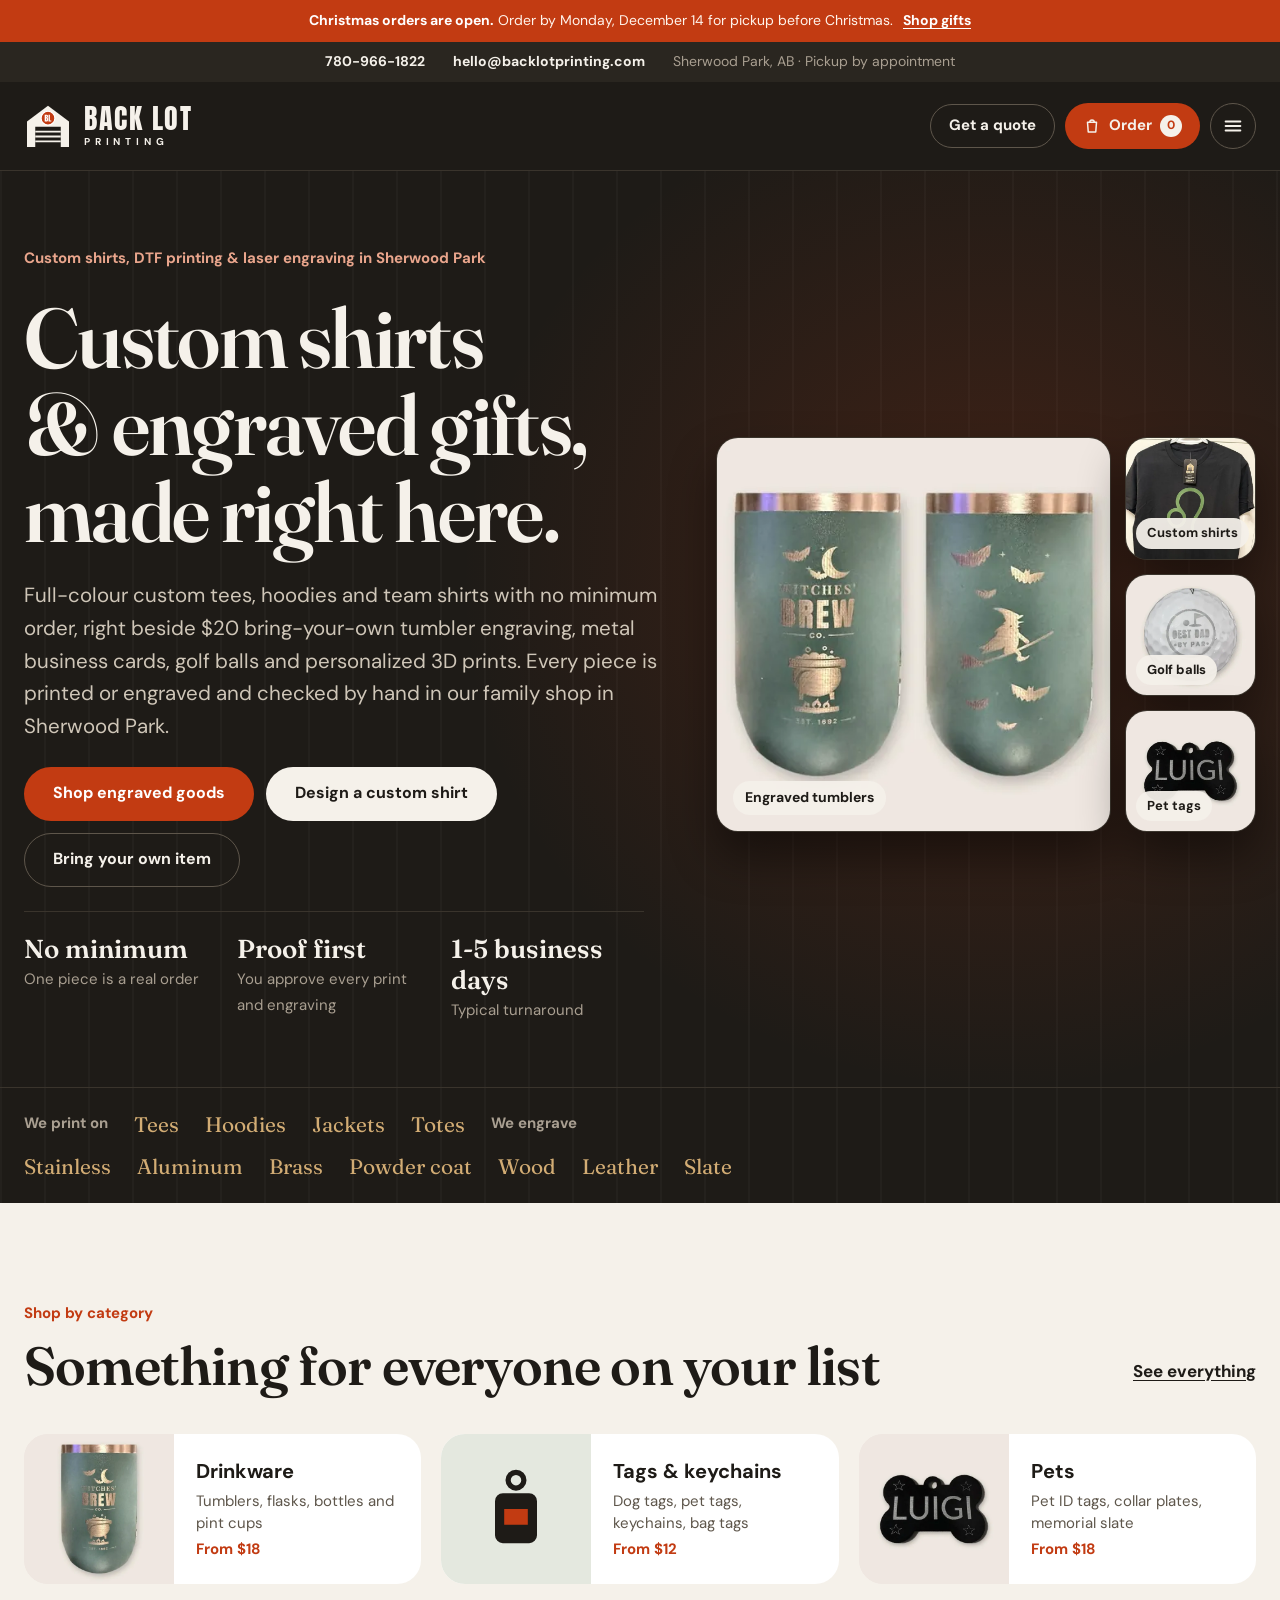
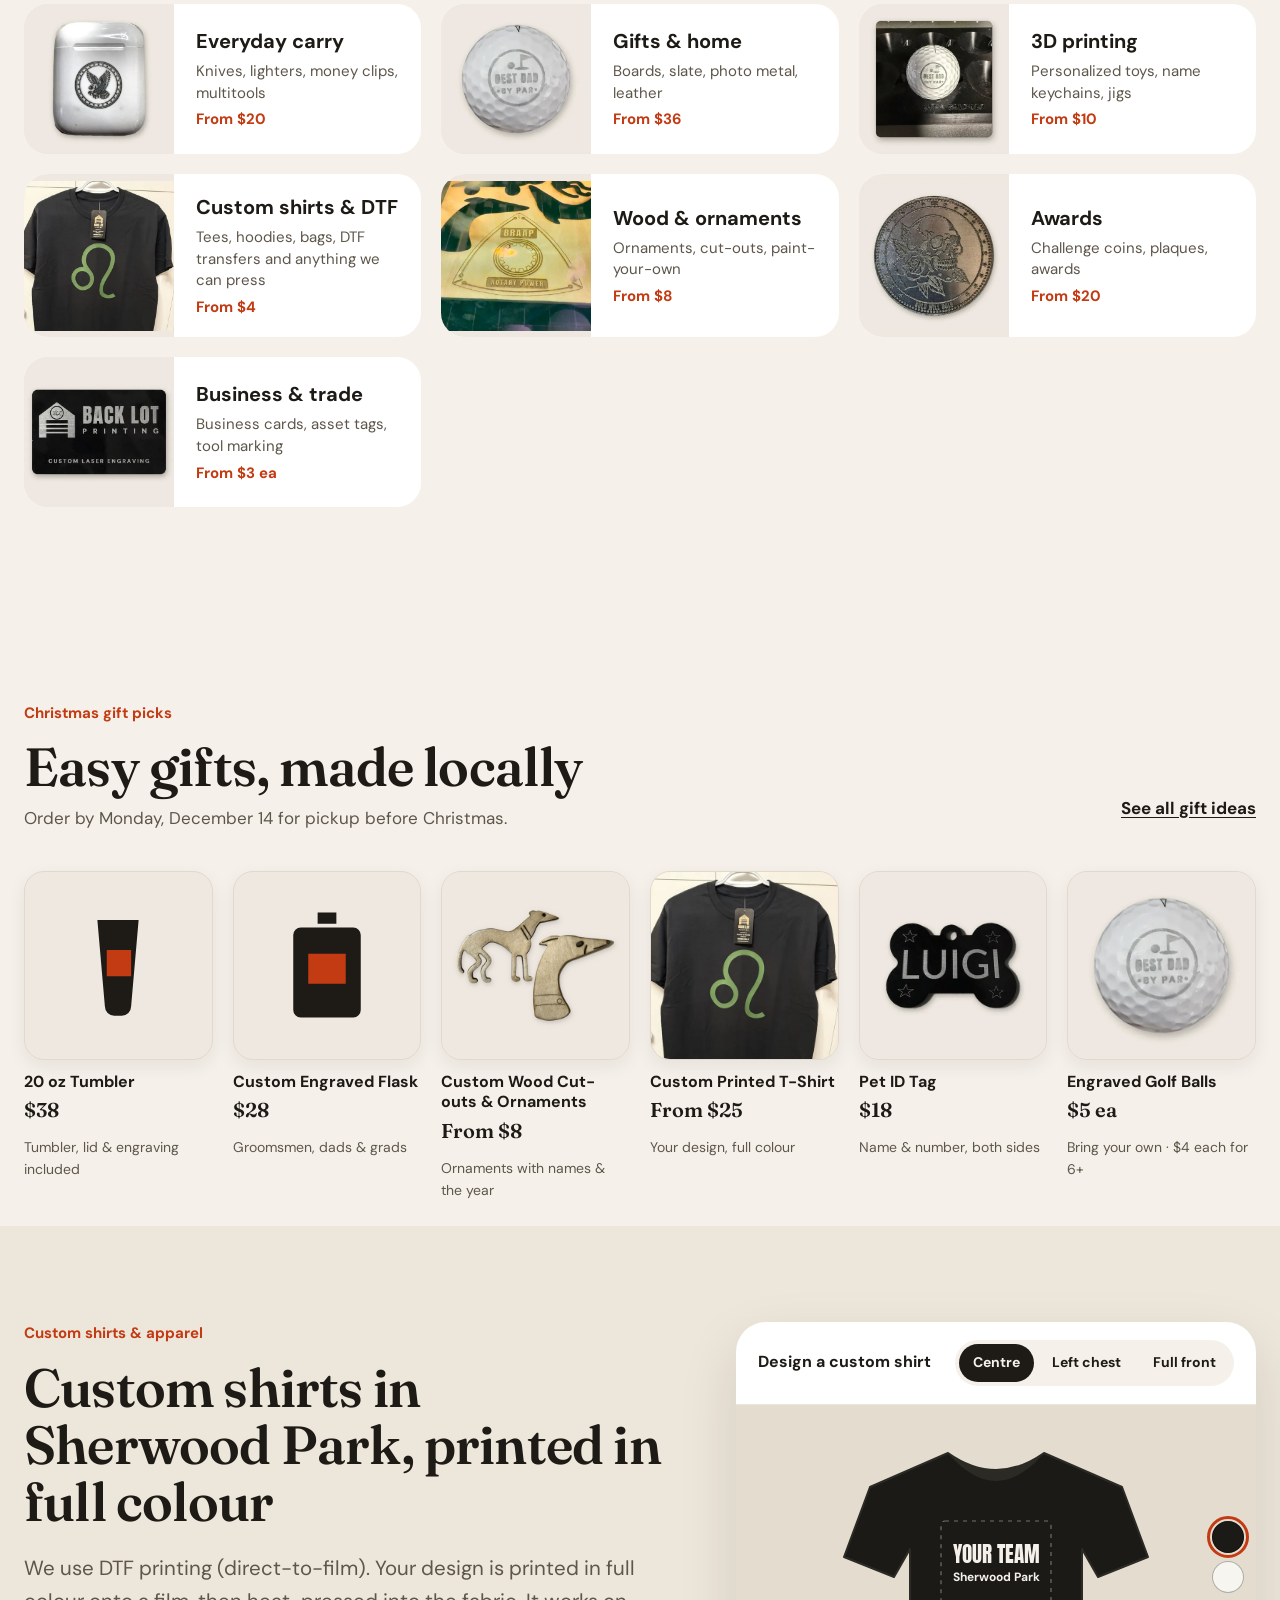
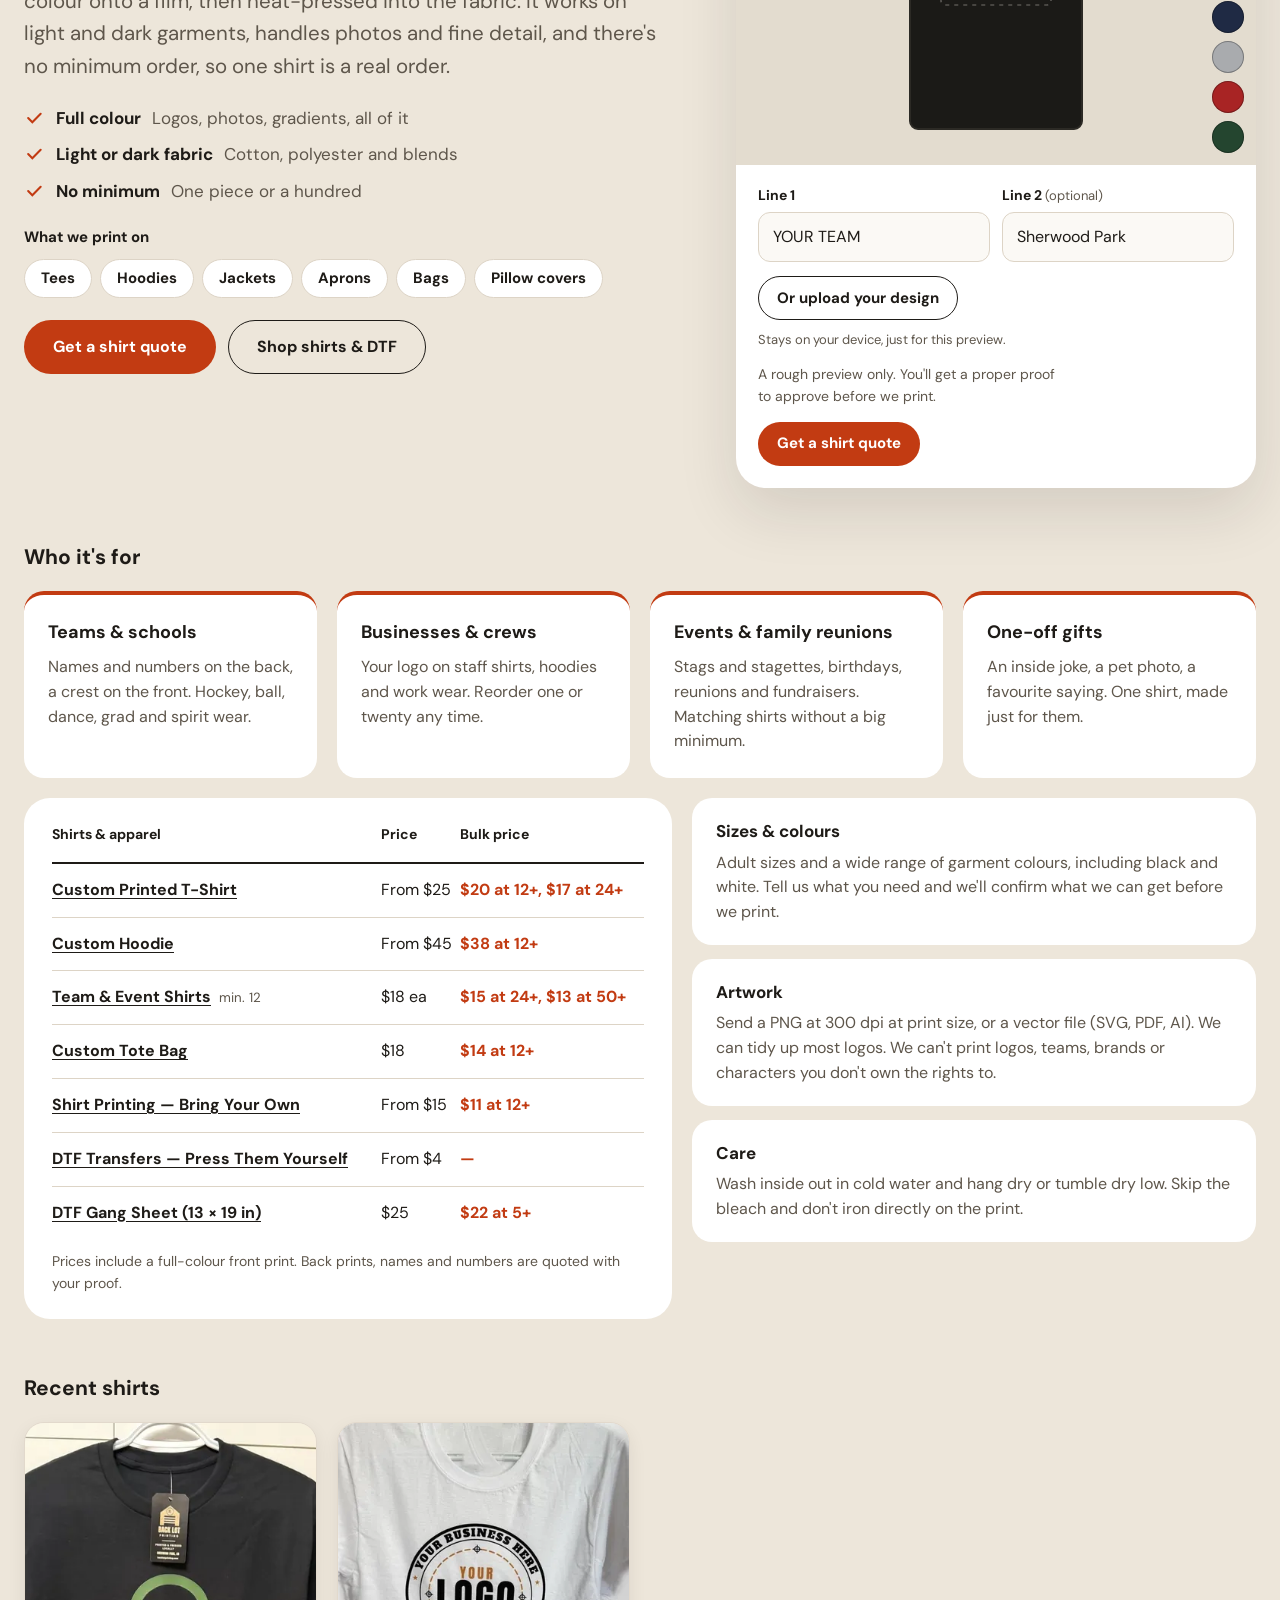
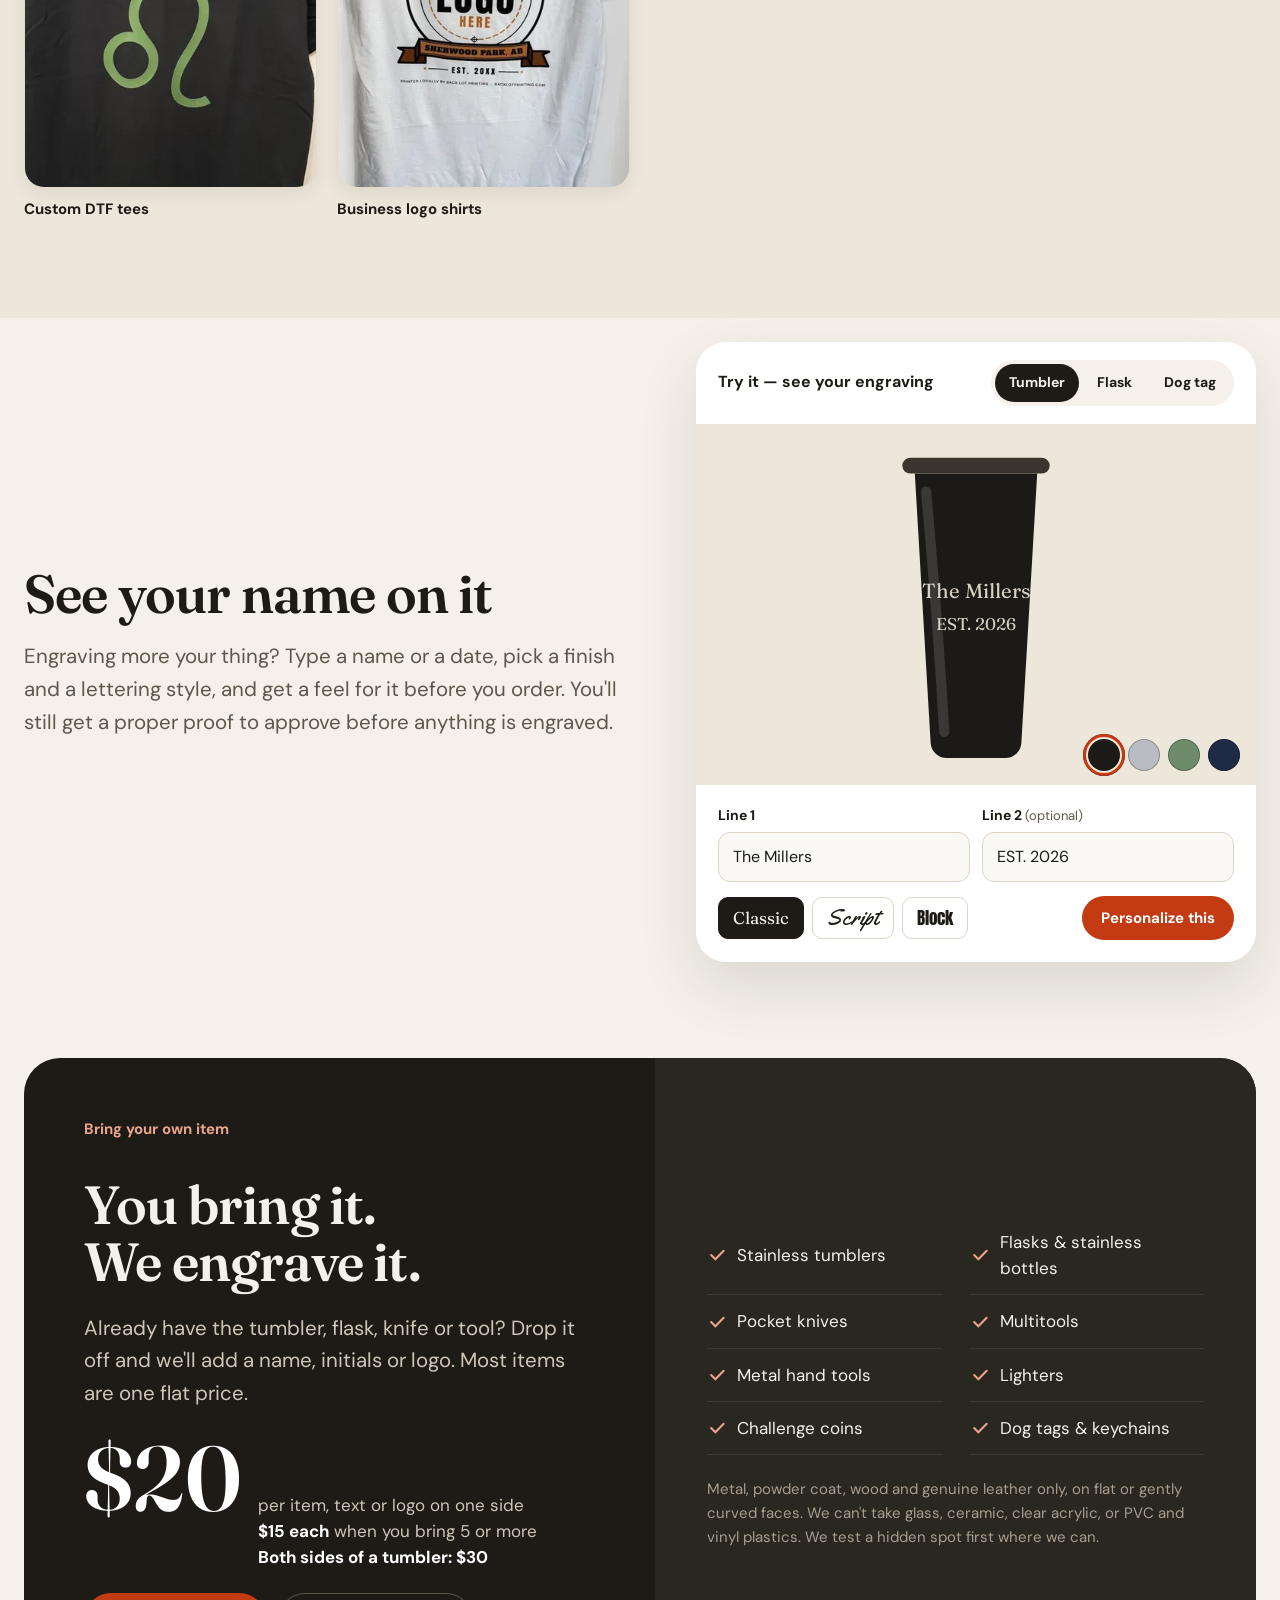
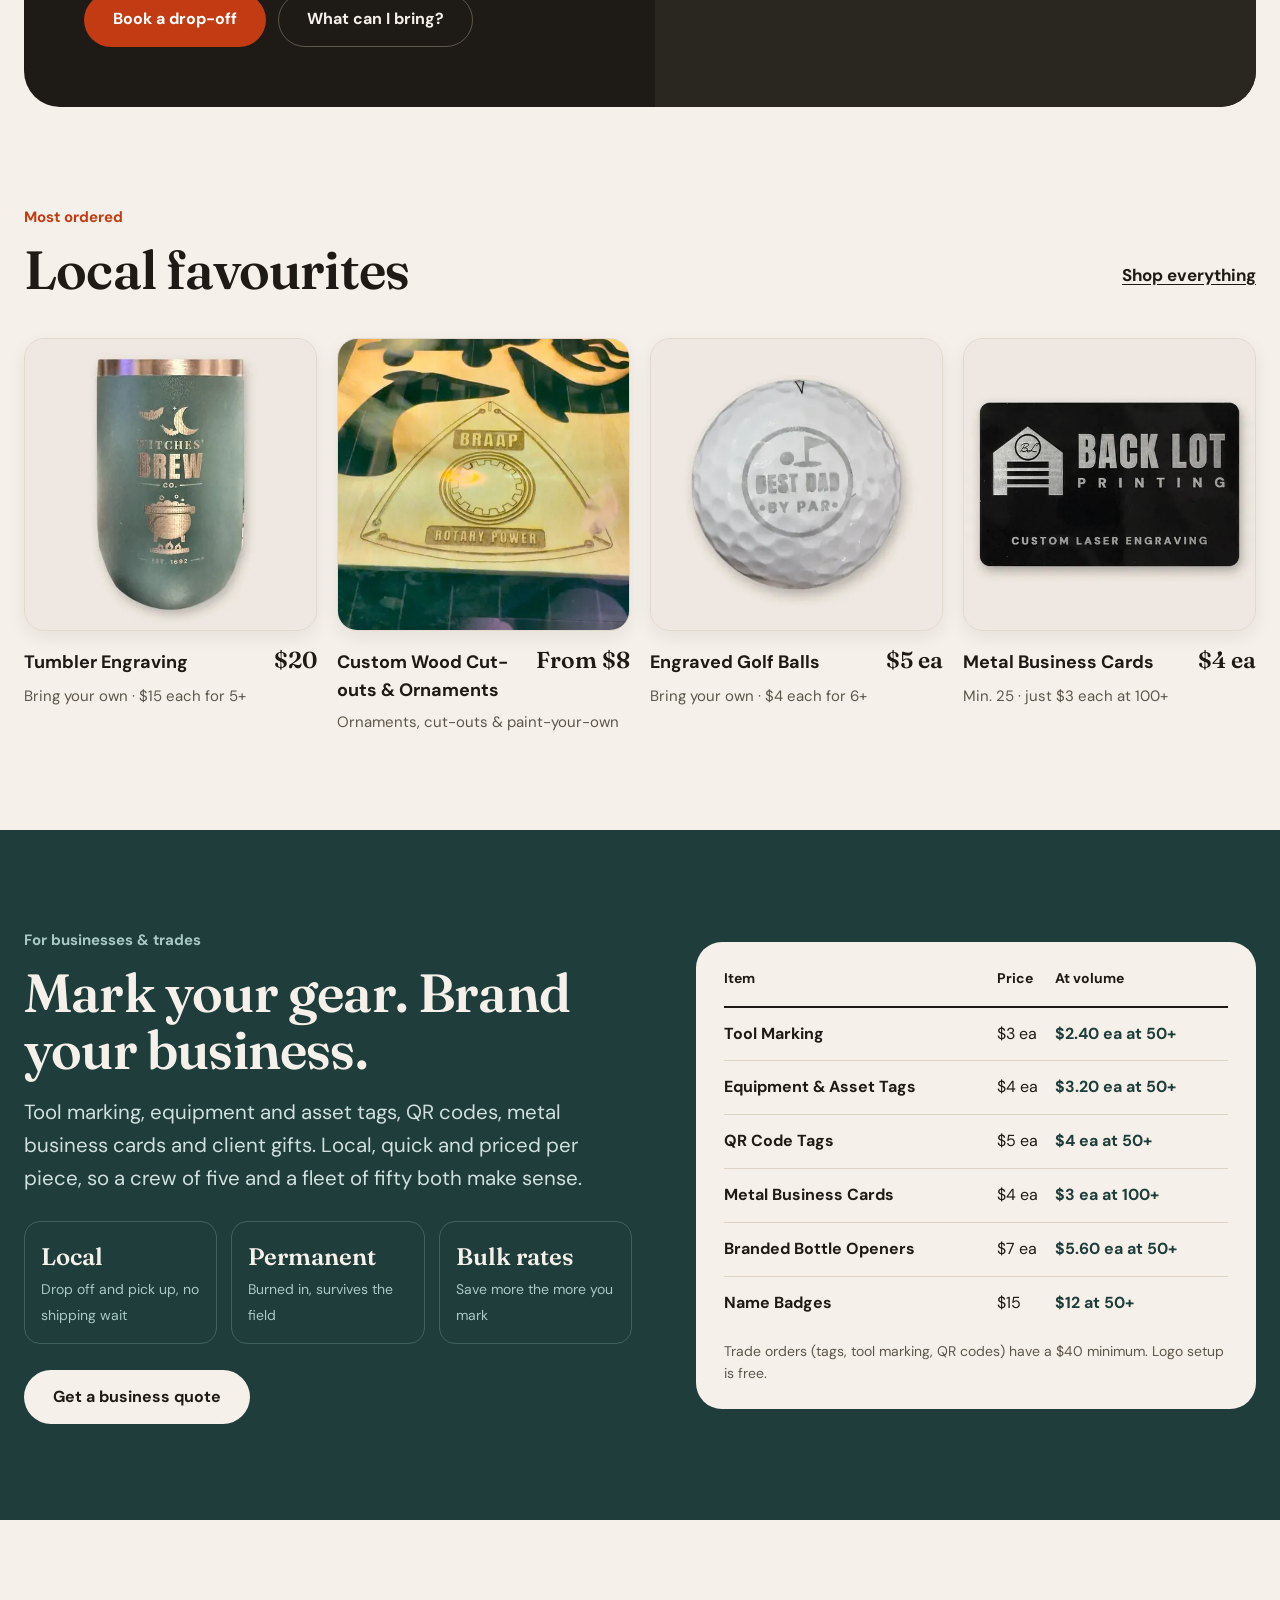
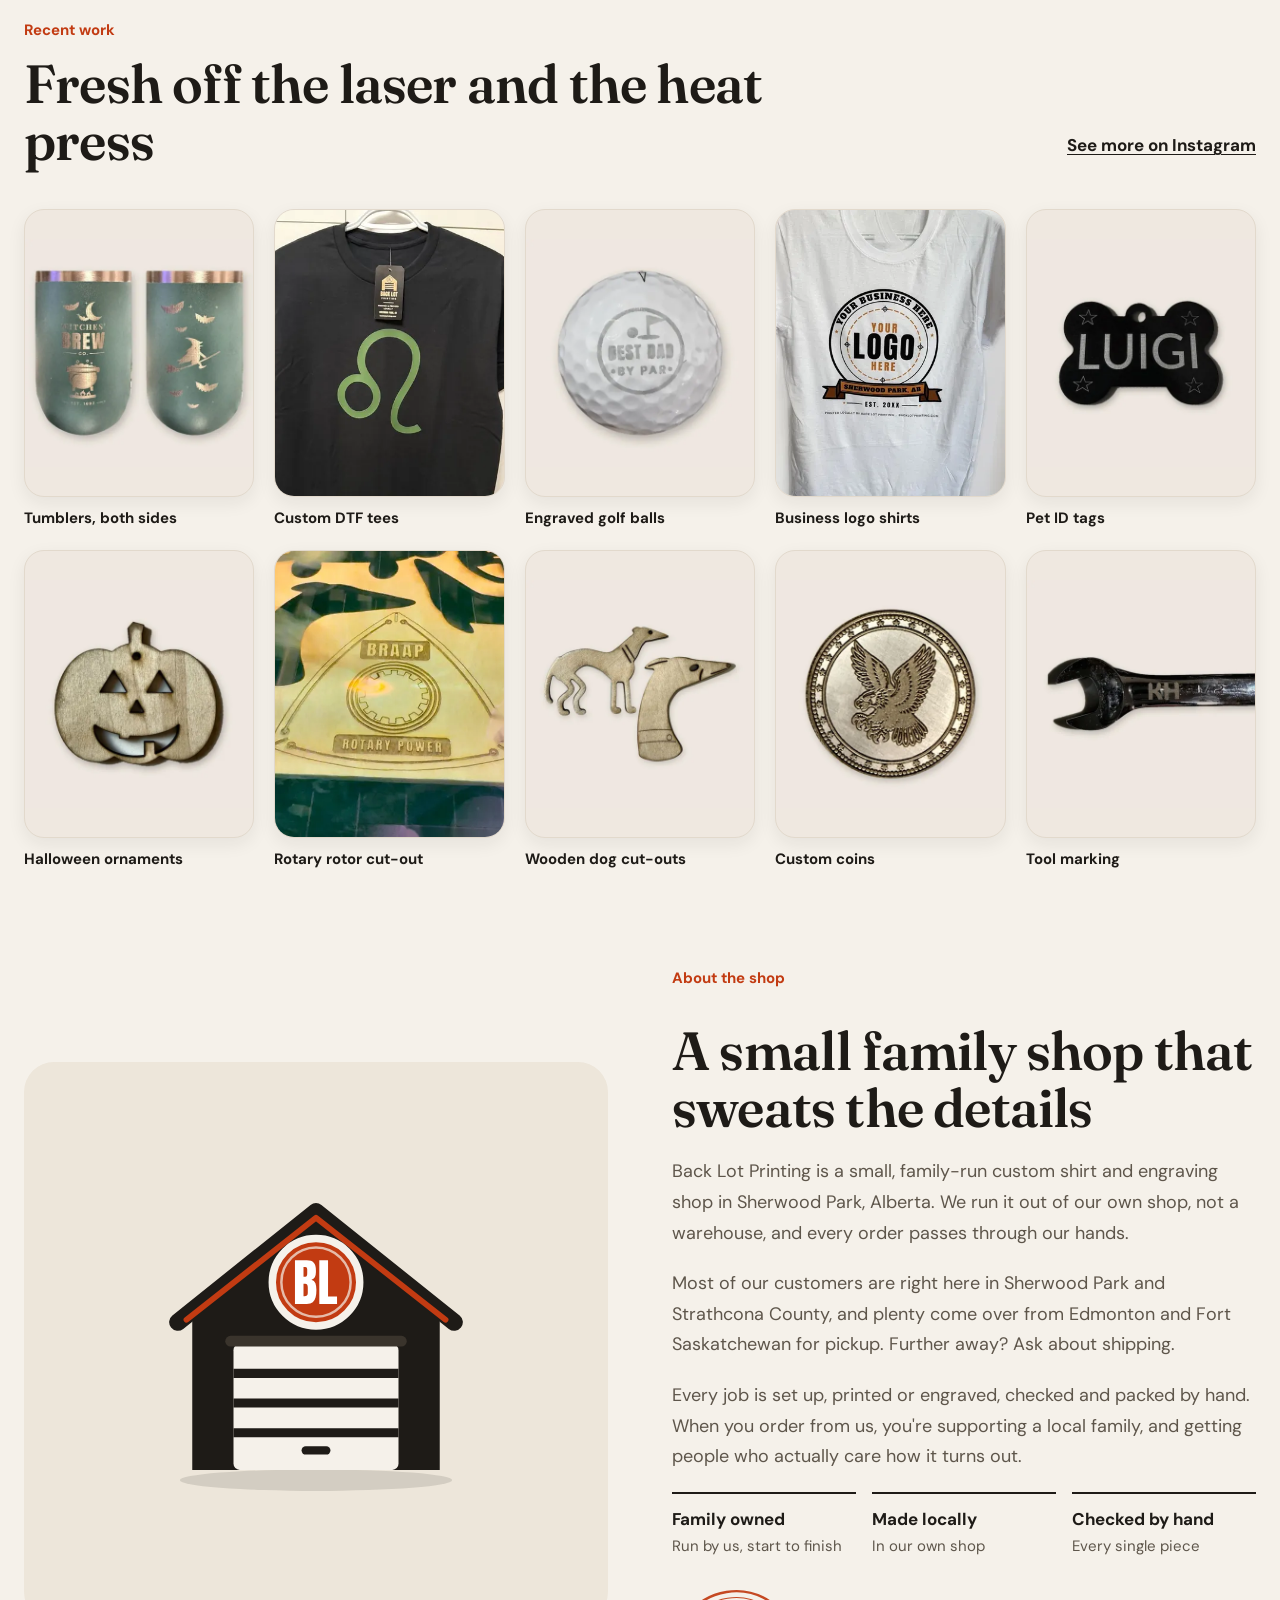
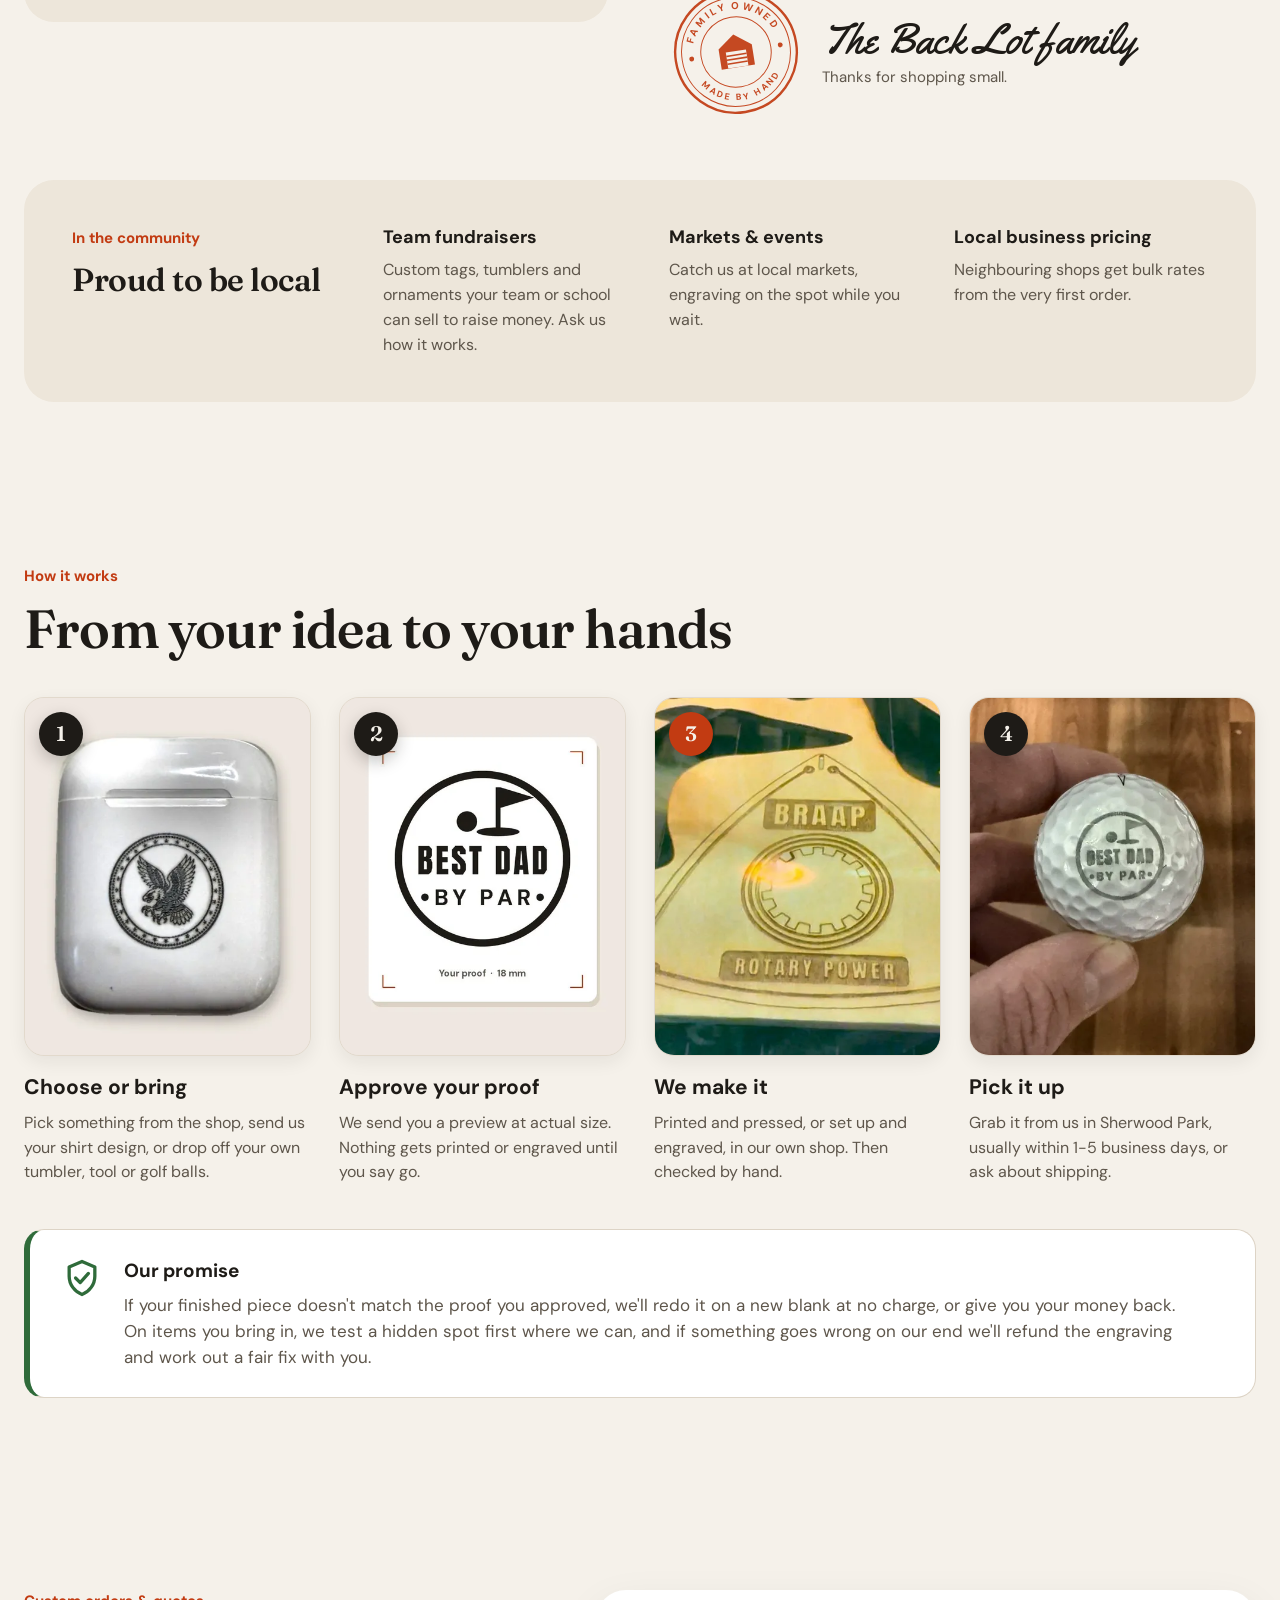
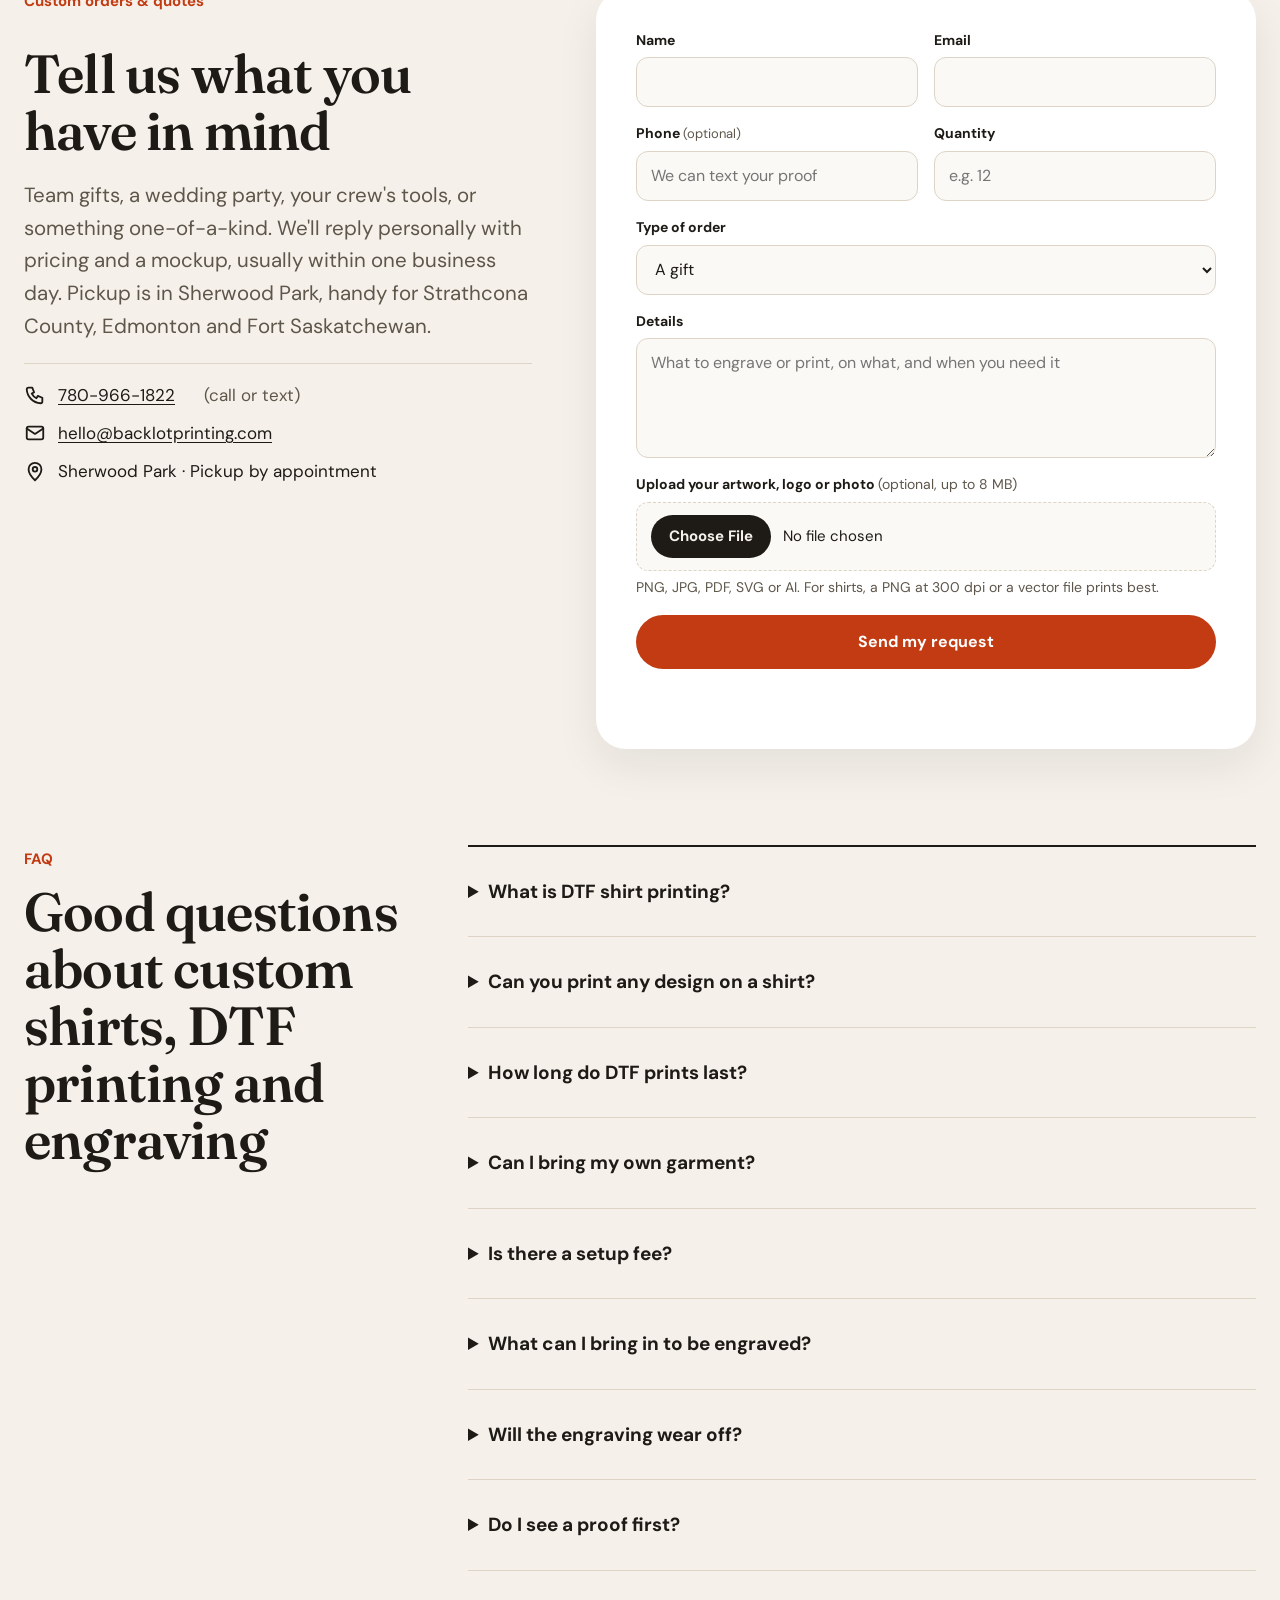
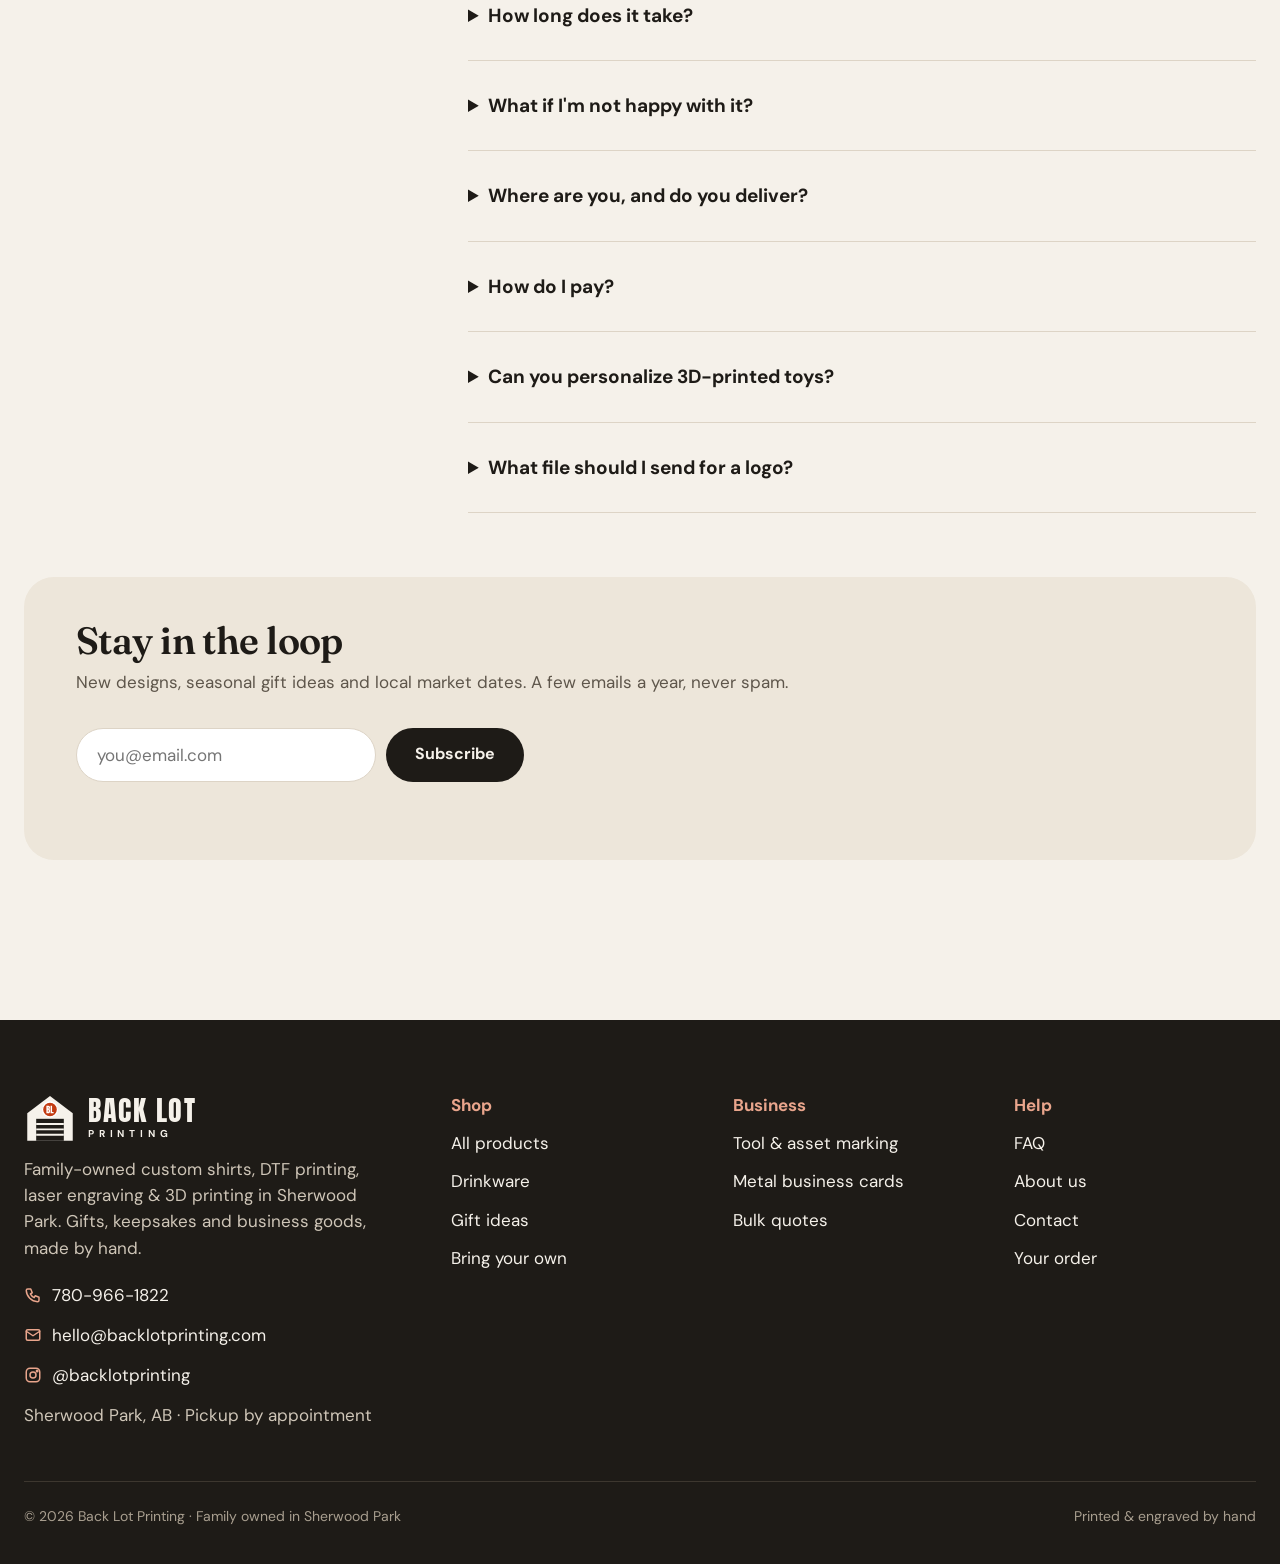
==== commit 1886e50a: "Add files via upload" ====
--- a/index.html
+++ b/index.html
@@ -3,8 +3,8 @@
 <head>
 <meta charset="utf-8">
 <meta name="viewport" content="width=device-width, initial-scale=1">
-<title>Laser Engraving &amp; Custom Shirts in Sherwood Park, AB | Back Lot Printing</title>
-<meta name="description" content="Laser engraving, custom DTF shirts and 3D printing in Sherwood Park, AB. Tumblers, pet tags, gifts and metal business cards. Proof first, local pickup.">
+<title>Custom Shirts, DTF Printing &amp; Laser Engraving in Sherwood Park | Back Lot Printing</title>
+<meta name="description" content="Custom shirts and DTF printing in Sherwood Park, AB, plus laser engraving and 3D printing. Tees, hoodies, tumblers and gifts. No minimum, proof first, local pickup.">
 <link rel="canonical" href="https://backlotprinting.com/">
 <link rel="icon" href="/favicon.ico" sizes="48x48">
 <link rel="icon" href="/favicon.svg" type="image/svg+xml">
@@ -12,15 +12,15 @@
 <link rel="apple-touch-icon" href="/apple-touch-icon.png">
 <meta property="og:type" content="website">
 <meta property="og:site_name" content="Back Lot Printing">
-<meta property="og:title" content="Laser Engraving &amp; Custom Shirts in Sherwood Park, AB | Back Lot Printing">
-<meta property="og:description" content="Laser engraving, custom DTF shirts and 3D printing in Sherwood Park, AB. Tumblers, pet tags, gifts and metal business cards. Proof first, local pickup.">
+<meta property="og:title" content="Custom Shirts, DTF Printing &amp; Laser Engraving in Sherwood Park | Back Lot Printing">
+<meta property="og:description" content="Custom shirts and DTF printing in Sherwood Park, AB, plus laser engraving and 3D printing. Tees, hoodies, tumblers and gifts. No minimum, proof first, local pickup.">
 <meta property="og:url" content="https://backlotprinting.com/">
 <meta property="og:image" content="https://backlotprinting.com/og-image.png">
 <meta property="og:image:width" content="1200">
 <meta property="og:image:height" content="630">
 <meta name="twitter:card" content="summary_large_image">
-<script type="application/ld+json">{"@context":"https://schema.org","@type":"LocalBusiness","@id":"https://backlotprinting.com/#business","name":"Back Lot Printing","url":"https://backlotprinting.com/","description":"Family-run laser engraving, custom DTF shirt printing and 3D printing in Sherwood Park, Alberta. Engraved tumblers, pet tags, gifts, metal business cards and tool marking, with a proof before every job.","logo":"https://backlotprinting.com/favicon-512.png","image":"https://backlotprinting.com/og-image.png","telephone":"+1-780-966-1822","email":"hello@backlotprinting.com","priceRange":"$","address":{"@type":"PostalAddress","addressLocality":"Sherwood Park","addressRegion":"AB","addressCountry":"CA"},"areaServed":[{"@type":"City","name":"Sherwood Park"},{"@type":"AdministrativeArea","name":"Strathcona County"},{"@type":"City","name":"Edmonton"},{"@type":"City","name":"Fort Saskatchewan"}],"knowsAbout":["Laser engraving","DTF shirt printing","3D printing","Tool marking","Metal business cards"],"sameAs":["https://www.instagram.com/backlotprinting"]}</script>
-<script type="application/ld+json">{"@context": "https://schema.org", "@type": "FAQPage", "mainEntity": [{"@type": "Question", "name": "What can I bring in to be engraved?", "acceptedAnswer": {"@type": "Answer", "text": "Metal, powder-coated, wood and genuine leather items with a flat or gently curved face — tumblers, flasks, knives, hand tools, lighters and tags — up to about 8.5 × 8.5 inches of engraving area. Most bring-your-own items are $20 for one side, or $15 each when you bring 5 or more. Want a tumbler done on both sides? That's $30. We can't engrave glass, ceramic mugs, clear acrylic, or PVC and vinyl plastics."}}, {"@type": "Question", "name": "Will the engraving wear off?", "acceptedAnswer": {"@type": "Answer", "text": "No. It's burned into the material rather than printed on top, so it won't peel, fade or wash away."}}, {"@type": "Question", "name": "Do I see a proof first?", "acceptedAnswer": {"@type": "Answer", "text": "Always. We send a digital preview showing size and placement, and nothing is engraved until you approve it."}}, {"@type": "Question", "name": "How long does it take?", "acceptedAnswer": {"@type": "Answer", "text": "Most orders take 1–5 business days. Need it sooner? Ask and we'll do our best."}}, {"@type": "Question", "name": "What if I'm not happy with it?", "acceptedAnswer": {"@type": "Answer", "text": "If your finished piece doesn't match the proof you approved, we'll redo it on a new blank at no charge, or give you your money back. On items you bring in, we test a hidden spot first where we can, and if something goes wrong on our end we'll refund the engraving and work out a fair fix with you."}}, {"@type": "Question", "name": "Where are you, and do you deliver?", "acceptedAnswer": {"@type": "Answer", "text": "We're a small shop in Sherwood Park, Alberta, with pickup by appointment. We regularly have customers from Strathcona County, Edmonton and Fort Saskatchewan. Shipping is available on most items, just ask."}}, {"@type": "Question", "name": "How do I pay?", "acceptedAnswer": {"@type": "Answer", "text": "Send your order request and we'll confirm the details and total. You can pay by e-transfer or when you pick up."}}, {"@type": "Question", "name": "Can you personalize 3D-printed toys?", "acceptedAnswer": {"@type": "Answer", "text": "Yes. We print our own toy designs in the colours you pick, then add a name, either printed right into the toy or laser-engraved afterwards. Perfect for birthdays, stocking stuffers and party favours. Toys have small parts and aren't meant for children under 3."}}, {"@type": "Question", "name": "What is DTF shirt printing?", "acceptedAnswer": {"@type": "Answer", "text": "DTF (direct-to-film) prints your design in full colour onto a special film, then we heat-press it onto the garment. It works on cotton, polyester, blends, canvas and denim, on light or dark colours, so we can do shirts, hoodies, jackets, aprons, bags, pillow covers and more. There is no minimum: one piece is a real order. Wash inside out in cold water and it lasts."}}, {"@type": "Question", "name": "Can you print any design on a shirt?", "acceptedAnswer": {"@type": "Answer", "text": "We print your own artwork, logos you own, names, numbers, photos and text. We can't print sports team logos, brands or characters you don't have the rights to. Send a high-resolution PNG (300 dpi at print size) or a vector file and we'll check it before printing."}}, {"@type": "Question", "name": "What file should I send for a logo?", "acceptedAnswer": {"@type": "Answer", "text": "Vector files (SVG, PDF, AI) are ideal. A high-resolution PNG works too, and we can clean up most logos for you."}}]}</script>
+<script type="application/ld+json">{"@context":"https://schema.org","@type":"LocalBusiness","@id":"https://backlotprinting.com/#business","name":"Back Lot Printing","url":"https://backlotprinting.com/","description":"Family-run custom shirt and DTF printing, laser engraving and 3D printing in Sherwood Park, Alberta. Custom tees, hoodies and team shirts with no minimum, plus engraved tumblers, pet tags, gifts and metal business cards, with a proof before every job.","logo":"https://backlotprinting.com/favicon-512.png","image":"https://backlotprinting.com/og-image.png","telephone":"+1-780-966-1822","email":"hello@backlotprinting.com","priceRange":"$","address":{"@type":"PostalAddress","addressLocality":"Sherwood Park","addressRegion":"AB","addressCountry":"CA"},"areaServed":[{"@type":"City","name":"Sherwood Park"},{"@type":"AdministrativeArea","name":"Strathcona County"},{"@type":"City","name":"Edmonton"},{"@type":"City","name":"Fort Saskatchewan"}],"knowsAbout":["Custom shirts","DTF printing","Laser engraving","DTF shirt printing","3D printing","Tool marking","Metal business cards"],"sameAs":["https://www.instagram.com/backlotprinting"]}</script>
+<script type="application/ld+json">{"@context": "https://schema.org", "@type": "FAQPage", "mainEntity": [{"@type": "Question", "name": "What is DTF shirt printing?", "acceptedAnswer": {"@type": "Answer", "text": "DTF (direct-to-film) prints your design in full colour onto a special film, then we heat-press it onto the garment. It works on cotton, polyester, blends, canvas and denim, on light or dark colours, so we can do shirts, hoodies, jackets, aprons, bags, pillow covers and more. There is no minimum: one piece is a real order. Wash inside out in cold water and it lasts."}}, {"@type": "Question", "name": "Can you print any design on a shirt?", "acceptedAnswer": {"@type": "Answer", "text": "We print your own artwork, logos you own, names, numbers, photos and text. We can't print sports team logos, brands or characters you don't have the rights to. Send a high-resolution PNG (300 dpi at print size) or a vector file and we'll check it before printing."}}, {"@type": "Question", "name": "How long do DTF prints last?", "acceptedAnswer": {"@type": "Answer", "text": "A DTF print is pressed into the fabric, not stuck on top like an iron-on, so it stretches with the shirt and holds its colour. Looked after properly, it should last as long as the garment does. Wash inside out in cold water, hang dry or tumble dry low, and skip the bleach."}}, {"@type": "Question", "name": "Can I bring my own garment?", "acceptedAnswer": {"@type": "Answer", "text": "Yes. Bring your own tee, hoodie, jacket, apron or tote and we'll press your design on, from $15 for a front print. Cotton, polyester, blends, canvas and denim all work. If we're not sure a fabric will take the heat, we'll tell you before we press it."}}, {"@type": "Question", "name": "Is there a setup fee?", "acceptedAnswer": {"@type": "Answer", "text": "No. There's no setup fee and no minimum order, and you get a proof before we print. If your artwork needs a lot of redrawing we'll let you know the cost first, before any work is done."}}, {"@type": "Question", "name": "What can I bring in to be engraved?", "acceptedAnswer": {"@type": "Answer", "text": "Metal, powder-coated, wood and genuine leather items with a flat or gently curved face — tumblers, flasks, knives, hand tools, lighters and tags — up to about 8.5 × 8.5 inches of engraving area. Most bring-your-own items are $20 for one side, or $15 each when you bring 5 or more. Want a tumbler done on both sides? That's $30. We can't engrave glass, ceramic mugs, clear acrylic, or PVC and vinyl plastics."}}, {"@type": "Question", "name": "Will the engraving wear off?", "acceptedAnswer": {"@type": "Answer", "text": "No. It's burned into the material rather than printed on top, so it won't peel, fade or wash away."}}, {"@type": "Question", "name": "Do I see a proof first?", "acceptedAnswer": {"@type": "Answer", "text": "Always. We send a digital preview showing size and placement, and nothing is engraved until you approve it."}}, {"@type": "Question", "name": "How long does it take?", "acceptedAnswer": {"@type": "Answer", "text": "Most orders take 1–5 business days. Need it sooner? Ask and we'll do our best."}}, {"@type": "Question", "name": "What if I'm not happy with it?", "acceptedAnswer": {"@type": "Answer", "text": "If your finished piece doesn't match the proof you approved, we'll redo it on a new blank at no charge, or give you your money back. On items you bring in, we test a hidden spot first where we can, and if something goes wrong on our end we'll refund the engraving and work out a fair fix with you."}}, {"@type": "Question", "name": "Where are you, and do you deliver?", "acceptedAnswer": {"@type": "Answer", "text": "We're a small shop in Sherwood Park, Alberta, with pickup by appointment. We regularly have customers from Strathcona County, Edmonton and Fort Saskatchewan. Shipping is available on most items, just ask."}}, {"@type": "Question", "name": "How do I pay?", "acceptedAnswer": {"@type": "Answer", "text": "Send your order request and we'll confirm the details and total. You can pay by e-transfer or when you pick up."}}, {"@type": "Question", "name": "Can you personalize 3D-printed toys?", "acceptedAnswer": {"@type": "Answer", "text": "Yes. We print our own toy designs in the colours you pick, then add a name, either printed right into the toy or laser-engraved afterwards. Perfect for birthdays, stocking stuffers and party favours. Toys have small parts and aren't meant for children under 3."}}, {"@type": "Question", "name": "What file should I send for a logo?", "acceptedAnswer": {"@type": "Answer", "text": "Vector files (SVG, PDF, AI) are ideal. A high-resolution PNG works too, and we can clean up most logos for you."}}]}</script>
 <link rel="preconnect" href="https://fonts.googleapis.com">
 <link rel="preconnect" href="https://fonts.gstatic.com" crossorigin>
 <link href="https://fonts.googleapis.com/css2?family=Anton&family=DM+Sans:opsz,wght@9..40,400;9..40,500;9..40,700&family=Fraunces:opsz,wght@9..144,500..700&family=Yellowtail&display=swap" rel="stylesheet">
@@ -46,7 +46,7 @@
     <nav id="site-nav" class="nav" aria-label="Main">
       <a href="shop.html">Shop</a>
       <a href="shop.html?cat=print">3D printing</a>
-      <a href="shop.html?cat=apparel">Custom shirts</a>
+      <a href="#apparel">Custom shirts</a>
       <a href="#byo">Bring your own</a>
       <a href="#business">Business &amp; trade</a>
       <a href="#work">Our work</a>
@@ -70,34 +70,40 @@
 <section class="hero hero--laser">
   <div class="wrap">
     <div class="hero-copy">
-      <p class="hero-kicker">Laser engraving, 3D printing &amp; custom shirts in <span data-cfg="town">Sherwood Park</span></p>
-      <h1 class="h1 burn" aria-label="Engraved gifts and goods, made right here.">
-        <span class="burn-line" aria-hidden="true"><span class="burn-text">Engraved gifts</span></span>
-        <span class="burn-line" aria-hidden="true"><span class="burn-text">&amp; goods, made</span></span>
-        <span class="burn-line" aria-hidden="true"><span class="burn-text">right here.</span></span>
+      <p class="hero-kicker">Custom shirts, DTF printing &amp; laser engraving in <span data-cfg="town">Sherwood Park</span></p>
+      <h1 class="h1 burn" aria-label="Custom shirts and engraved gifts, made right here.">
+        <span class="burn-line" aria-hidden="true"><span class="burn-text">Custom shirts</span></span>
+        <span class="burn-line" aria-hidden="true"><span class="burn-text">&amp; engraved gifts,</span></span>
+        <span class="burn-line" aria-hidden="true"><span class="burn-text">made right here.</span></span>
       </h1>
-      <p class="lede">From $20 bring-your-own tumbler engraving to custom metal business cards, golf balls, personalized 3D-printed toys and full-colour custom shirts. Every piece is set up, engraved and checked by hand in our family shop in Sherwood Park.</p>
+      <p class="lede">Full-colour custom tees, hoodies and team shirts with no minimum order, right beside $20 bring-your-own tumbler engraving, metal business cards, golf balls and personalized 3D prints. Every piece is printed or engraved and checked by hand in our family shop in Sherwood Park.</p>
       <div class="hero-actions">
         <a class="btn btn-accent" href="shop.html">Shop engraved goods</a>
+        <a class="btn btn-light" href="#shirt-preview">Design a custom shirt</a>
         <a class="btn btn-ghost-light" href="#byo">Bring your own item</a>
       </div>
       <div class="hero-facts">
         <div><b>No minimum</b><span>One piece is a real order</span></div>
-        <div><b>Proof first</b><span>You approve every design</span></div>
+        <div><b>Proof first</b><span>You approve every print and engraving</span></div>
         <div><b data-cfg="turnaround">1–5 business days</b><span>Typical turnaround</span></div>
       </div>
     </div>
-    <div class="hero-stack">
-      <a class="hs hs-1" href="shop.html?item=d8"><img src="images/witches-brew-tumbler-both-sides.jpg" alt="Custom tumbler engraved on both sides" width="1000" height="1000" fetchpriority="high"></a>
-      <a class="hs hs-2" href="shop.html?item=g8"><img width="1000" height="1000" decoding="async" src="images/golf-ball-best-dad.jpg" alt="Golf ball engraved Best Dad By Par"></a>
-      <a class="hs hs-3" href="shop.html?cat=pets"><img width="1000" height="1000" decoding="async" src="images/pet-tag-luigi.jpg" alt="Black bone pet tag engraved Luigi"></a>
-      <a class="hs hs-4" href="shop.html?item=e7"><img width="1000" height="1000" decoding="async" src="images/airpods-case-eagle.jpg" alt="White earbud case engraved with an eagle"></a>
-    </div>
-  </div>
-  <div class="hero-materials" aria-label="Materials we engrave">
+    <div class="hero-shots">
+      <!-- HERO MAIN PHOTO: to swap it, replace images/witches-brew-tumbler-both-sides.jpg (square, 1000px or larger) -->
+      <a class="shot shot-main" href="shop.html?item=d8"><img src="images/witches-brew-tumbler-both-sides.jpg" srcset="images/w/witches-brew-tumbler-both-sides-480.webp 480w, images/w/witches-brew-tumbler-both-sides-800.webp 800w, images/w/witches-brew-tumbler-both-sides-1000.webp 1000w" sizes="(max-width: 1100px) 70vw, 400px" alt="Teal tumbler laser engraved on both sides with a Witches Brew design" width="1000" height="1000" fetchpriority="high" decoding="async"><span>Engraved tumblers</span></a>
+      <div class="shot-side">
+        <a class="shot" href="#apparel"><img src="images/custom-tee-leo-black.jpg" srcset="images/w/custom-tee-leo-black-480.webp 480w, images/w/custom-tee-leo-black-800.webp 800w, images/w/custom-tee-leo-black-1000.webp 1000w" sizes="(max-width: 1100px) 25vw, 140px" alt="Black custom t-shirt with a green Leo symbol printed on the chest" width="1000" height="1000" decoding="async"><span>Custom shirts</span></a>
+        <a class="shot" href="shop.html?item=g8"><img src="images/golf-ball-best-dad.jpg" srcset="images/w/golf-ball-best-dad-480.webp 480w, images/w/golf-ball-best-dad-800.webp 800w, images/w/golf-ball-best-dad-1000.webp 1000w" sizes="(max-width: 1100px) 25vw, 140px" alt="Golf ball engraved Best Dad By Par" width="1000" height="1000" decoding="async"><span>Golf balls</span></a>
+        <a class="shot" href="shop.html?cat=pets"><img src="images/pet-tag-luigi.jpg" srcset="images/w/pet-tag-luigi-480.webp 480w, images/w/pet-tag-luigi-800.webp 800w, images/w/pet-tag-luigi-1000.webp 1000w" sizes="(max-width: 1100px) 25vw, 140px" alt="Black bone pet tag engraved Luigi" width="1000" height="1000" decoding="async"><span>Pet tags</span></a>
+      </div>
+    </div>
+  </div>
+  <div class="hero-materials" aria-label="What we print on and engrave">
     <div class="wrap">
+      <p>We print on</p>
+      <ul><li>Tees</li><li>Hoodies</li><li>Jackets</li><li>Totes</li></ul>
       <p>We engrave</p>
-      <ul><li>Stainless</li><li>Aluminum</li><li>Brass</li><li>Powder coat</li><li>Wood</li><li>Leather</li><li>Slate</li><li>Stone</li></ul>
+      <ul><li>Stainless</li><li>Aluminum</li><li>Brass</li><li>Powder coat</li><li>Wood</li><li>Leather</li><li>Slate</li></ul>
     </div>
   </div>
 </section>
@@ -109,7 +115,7 @@
       <div><span class="label">Shop by category</span><h2 class="h2">Something for everyone on your list</h2></div>
       <a class="link-strong" href="shop.html">See everything</a>
     </div>
-    <div class="cats" id="cats"><a class="cat" href="shop.html?cat=drink"><span class="cat-art" style="background:#EDE6DA"><img src="images/witches-brew-tumbler-front.jpg" alt="Drinkware — engraved example" loading="lazy"></span><span class="cat-text"><b>Drinkware</b><span>Tumblers, flasks, bottles and pint cups</span><em>From $18</em></span></a><a class="cat" href="shop.html?cat=tags"><span class="cat-art" style="background:#E4E8DF"><svg viewBox="0 0 64 64" aria-hidden="true"><path d="M22 20 H42 A6 6 0 0 1 48 26 V52 A6 6 0 0 1 42 58 H22 A6 6 0 0 1 16 52 V26 A6 6 0 0 1 22 20 Z M24 10 A8 8 0 1 0 40 10 A8 8 0 1 0 24 10 Z M28 10 A4 4 0 1 1 36 10 A4 4 0 1 1 28 10 Z" fill="#1E1B17" fill-rule="evenodd"></path><path d="M23 32 H41 V44 H23 Z" fill="#C23B12"></path></svg></span><span class="cat-text"><b>Tags &amp; keychains</b><span>Dog tags, pet tags, keychains, bag tags</span><em>From $12</em></span></a><a class="cat" href="shop.html?cat=pets"><span class="cat-art" style="background:#F1E3D8"><img src="images/pet-tag-luigi.jpg" alt="Pets — engraved example" loading="lazy"></span><span class="cat-text"><b>Pets</b><span>Pet ID tags, collar plates, memorial slate</span><em>From $18</em></span></a><a class="cat" href="shop.html?cat=edc"><span class="cat-art" style="background:#EDE6DA"><img src="images/airpods-case-eagle.jpg" alt="Everyday carry — engraved example" loading="lazy"></span><span class="cat-text"><b>Everyday carry</b><span>Knives, lighters, money clips, multitools</span><em>From $20</em></span></a><a class="cat" href="shop.html?cat=gifts"><span class="cat-art" style="background:#EDE6DA"><img src="images/golf-ball-best-dad.jpg" alt="Gifts &amp; home — engraved example" loading="lazy"></span><span class="cat-text"><b>Gifts &amp; home</b><span>Boards, slate, photo metal, leather</span><em>From $36</em></span></a><a class="cat" href="shop.html?cat=print"><span class="cat-art" style="background:#E4E8DF"><img src="images/3d-printed-golf-jig.jpg" alt="3D printing — engraved example" loading="lazy"></span><span class="cat-text"><b>3D printing</b><span>Personalized toys, name keychains, jigs</span><em>From $10</em></span></a><a class="cat" href="shop.html?cat=apparel"><span class="cat-art" style="background:#E0E7E5"><img src="images/custom-tee-leo-black.jpg" alt="Custom shirts &amp; DTF — engraved example" loading="lazy"></span><span class="cat-text"><b>Custom shirts &amp; DTF</b><span>Tees, hoodies, bags, DTF transfers and anything we can press</span><em>From $4</em></span></a><a class="cat" href="shop.html?cat=kids"><span class="cat-art" style="background:#F1E3D8"><img src="images/rotary-rotor-braap.jpg" alt="Wood &amp; ornaments — engraved example" loading="lazy"></span><span class="cat-text"><b>Wood &amp; ornaments</b><span>Ornaments, cut-outs, paint-your-own</span><em>From $8</em></span></a><a class="cat" href="shop.html?cat=awards"><span class="cat-art" style="background:#EDE6DA"><img src="images/skull-coin.jpg" alt="Awards — engraved example" loading="lazy"></span><span class="cat-text"><b>Awards</b><span>Challenge coins, plaques, awards</span><em>From $20</em></span></a><a class="cat" href="shop.html?cat=biz"><span class="cat-art" style="background:#E0E7E5"><img src="images/metal-business-card.jpg" alt="Business &amp; trade — engraved example" loading="lazy"></span><span class="cat-text"><b>Business &amp; trade</b><span>Business cards, asset tags, tool marking</span><em>From $3 ea</em></span></a></div>
+    <div class="cats" id="cats"><a class="cat" href="shop.html?cat=drink"><span class="cat-art" style="background:#EDE6DA"><img src="images/witches-brew-tumbler-front.jpg" srcset="images/w/witches-brew-tumbler-front-480.webp 480w, images/w/witches-brew-tumbler-front-800.webp 800w, images/w/witches-brew-tumbler-front-1000.webp 1000w" sizes="(max-width: 560px) 50vw, (max-width: 1100px) 33vw, 300px" width="1000" height="1000" alt="Drinkware — engraved example" loading="lazy" decoding="async"></span><span class="cat-text"><b>Drinkware</b><span>Tumblers, flasks, bottles and pint cups</span><em>From $18</em></span></a><a class="cat" href="shop.html?cat=tags"><span class="cat-art" style="background:#E4E8DF"><svg viewBox="0 0 64 64" aria-hidden="true"><path d="M22 20 H42 A6 6 0 0 1 48 26 V52 A6 6 0 0 1 42 58 H22 A6 6 0 0 1 16 52 V26 A6 6 0 0 1 22 20 Z M24 10 A8 8 0 1 0 40 10 A8 8 0 1 0 24 10 Z M28 10 A4 4 0 1 1 36 10 A4 4 0 1 1 28 10 Z" fill="#1E1B17" fill-rule="evenodd"></path><path d="M23 32 H41 V44 H23 Z" fill="#C23B12"></path></svg></span><span class="cat-text"><b>Tags &amp; keychains</b><span>Dog tags, pet tags, keychains, bag tags</span><em>From $12</em></span></a><a class="cat" href="shop.html?cat=pets"><span class="cat-art" style="background:#F1E3D8"><img src="images/pet-tag-luigi.jpg" srcset="images/w/pet-tag-luigi-480.webp 480w, images/w/pet-tag-luigi-800.webp 800w, images/w/pet-tag-luigi-1000.webp 1000w" sizes="(max-width: 560px) 50vw, (max-width: 1100px) 33vw, 300px" width="1000" height="1000" alt="Pets — engraved example" loading="lazy" decoding="async"></span><span class="cat-text"><b>Pets</b><span>Pet ID tags, collar plates, memorial slate</span><em>From $18</em></span></a><a class="cat" href="shop.html?cat=edc"><span class="cat-art" style="background:#EDE6DA"><img src="images/airpods-case-eagle.jpg" srcset="images/w/airpods-case-eagle-480.webp 480w, images/w/airpods-case-eagle-800.webp 800w, images/w/airpods-case-eagle-1000.webp 1000w" sizes="(max-width: 560px) 50vw, (max-width: 1100px) 33vw, 300px" width="1000" height="1000" alt="Everyday carry — engraved example" loading="lazy" decoding="async"></span><span class="cat-text"><b>Everyday carry</b><span>Knives, lighters, money clips, multitools</span><em>From $20</em></span></a><a class="cat" href="shop.html?cat=gifts"><span class="cat-art" style="background:#EDE6DA"><img src="images/golf-ball-best-dad.jpg" srcset="images/w/golf-ball-best-dad-480.webp 480w, images/w/golf-ball-best-dad-800.webp 800w, images/w/golf-ball-best-dad-1000.webp 1000w" sizes="(max-width: 560px) 50vw, (max-width: 1100px) 33vw, 300px" width="1000" height="1000" alt="Gifts &amp; home — engraved example" loading="lazy" decoding="async"></span><span class="cat-text"><b>Gifts &amp; home</b><span>Boards, slate, photo metal, leather</span><em>From $36</em></span></a><a class="cat" href="shop.html?cat=print"><span class="cat-art" style="background:#E4E8DF"><img src="images/3d-printed-golf-jig.jpg" srcset="images/w/3d-printed-golf-jig-480.webp 480w, images/w/3d-printed-golf-jig-800.webp 800w, images/w/3d-printed-golf-jig-1000.webp 1000w" sizes="(max-width: 560px) 50vw, (max-width: 1100px) 33vw, 300px" width="1000" height="1000" alt="3D printing — engraved example" loading="lazy" decoding="async"></span><span class="cat-text"><b>3D printing</b><span>Personalized toys, name keychains, jigs</span><em>From $10</em></span></a><a class="cat" href="shop.html?cat=apparel"><span class="cat-art" style="background:#E0E7E5"><img src="images/custom-tee-leo-black.jpg" srcset="images/w/custom-tee-leo-black-480.webp 480w, images/w/custom-tee-leo-black-800.webp 800w, images/w/custom-tee-leo-black-1000.webp 1000w" sizes="(max-width: 560px) 50vw, (max-width: 1100px) 33vw, 300px" width="1000" height="1000" alt="Custom shirts &amp; DTF — engraved example" loading="lazy" decoding="async"></span><span class="cat-text"><b>Custom shirts &amp; DTF</b><span>Tees, hoodies, bags, DTF transfers and anything we can press</span><em>From $4</em></span></a><a class="cat" href="shop.html?cat=kids"><span class="cat-art" style="background:#F1E3D8"><img src="images/rotary-rotor-braap.jpg" srcset="images/w/rotary-rotor-braap-480.webp 480w, images/w/rotary-rotor-braap-800.webp 800w, images/w/rotary-rotor-braap-1000.webp 1000w" sizes="(max-width: 560px) 50vw, (max-width: 1100px) 33vw, 300px" width="1000" height="1000" alt="Wood &amp; ornaments — engraved example" loading="lazy" decoding="async"></span><span class="cat-text"><b>Wood &amp; ornaments</b><span>Ornaments, cut-outs, paint-your-own</span><em>From $8</em></span></a><a class="cat" href="shop.html?cat=awards"><span class="cat-art" style="background:#EDE6DA"><img src="images/skull-coin.jpg" srcset="images/w/skull-coin-480.webp 480w, images/w/skull-coin-800.webp 800w, images/w/skull-coin-1000.webp 1000w" sizes="(max-width: 560px) 50vw, (max-width: 1100px) 33vw, 300px" width="1000" height="1000" alt="Awards — engraved example" loading="lazy" decoding="async"></span><span class="cat-text"><b>Awards</b><span>Challenge coins, plaques, awards</span><em>From $20</em></span></a><a class="cat" href="shop.html?cat=biz"><span class="cat-art" style="background:#E0E7E5"><img src="images/metal-business-card.jpg" srcset="images/w/metal-business-card-480.webp 480w, images/w/metal-business-card-800.webp 800w, images/w/metal-business-card-1000.webp 1000w" sizes="(max-width: 560px) 50vw, (max-width: 1100px) 33vw, 300px" width="1000" height="1000" alt="Business &amp; trade — engraved example" loading="lazy" decoding="async"></span><span class="cat-text"><b>Business &amp; trade</b><span>Business cards, asset tags, tool marking</span><em>From $3 ea</em></span></a></div>
   </div>
 </section>
 
@@ -120,7 +126,116 @@
       <div><span class="label">Christmas gift picks</span><h2 class="h2">Easy gifts, made locally</h2><p class="muted gifts-note">Order by Monday, December 14 for pickup before Christmas.</p></div>
       <a class="link-strong" href="shop.html?cat=gifts">See all gift ideas</a>
     </div>
-    <div class="tiles tiles--gifts" id="gift-tiles"><a class="tile" href="shop.html?item=d3"><span class="tile-art"><svg viewBox="0 0 64 64" aria-hidden="true"><path d="M21 8 H43 L39 54 A5 5 0 0 1 34 59 H30 A5 5 0 0 1 25 54 Z" fill="#1E1B17" fill-rule="evenodd"></path><path d="M26 24 H39 V38 H26 Z" fill="#C23B12"></path></svg></span><span class="tile-row"><b>20 oz Tumbler</b><span>$38</span></span><small>Tumbler, lid &amp; engraving included</small></a><a class="tile" href="shop.html?item=d2"><span class="tile-art"><svg viewBox="0 0 64 64" aria-hidden="true"><path d="M27 4 H37 V10 H27 Z M18 12 H46 A4 4 0 0 1 50 16 V56 A4 4 0 0 1 46 60 H18 A4 4 0 0 1 14 56 V16 A4 4 0 0 1 18 12 Z" fill="#1E1B17" fill-rule="evenodd"></path><path d="M22 26 H42 V42 H22 Z" fill="#C23B12"></path></svg></span><span class="tile-row"><b>Custom Engraved Flask</b><span>$28</span></span><small>Groomsmen, dads &amp; grads</small></a><a class="tile" href="shop.html?item=w1"><span class="tile-art"><img src="images/whippet-ornaments.jpg" alt="Two laser-cut wooden dog ornaments" loading="lazy" decoding="async"></span><span class="tile-row"><b>Custom Wood Cut-outs &amp; Ornaments</b><span>From $8</span></span><small>Ornaments with names &amp; the year</small></a><a class="tile" href="shop.html?item=s1"><span class="tile-art"><img src="images/custom-tee-leo-black.jpg" alt="Custom Printed T-Shirt" loading="lazy"></span><span class="tile-row"><b>Custom Printed T-Shirt</b><span>From $25</span></span><small>Your design, full colour</small></a><a class="tile" href="shop.html?item=p1"><span class="tile-art"><img src="images/pet-tag-luigi.jpg" alt="Pet ID Tag" loading="lazy"></span><span class="tile-row"><b>Pet ID Tag</b><span>$18</span></span><small>Name &amp; number, both sides</small></a><a class="tile" href="shop.html?item=g8"><span class="tile-art"><img src="images/golf-ball-best-dad.jpg" alt="Engraved Golf Balls" loading="lazy"></span><span class="tile-row"><b>Engraved Golf Balls</b><span>$5 ea</span></span><small>Bring your own · $4 each for 6+</small></a></div>
+    <div class="tiles tiles--gifts" id="gift-tiles"><a class="tile" href="shop.html?item=d3"><span class="tile-art"><svg viewBox="0 0 64 64" aria-hidden="true"><path d="M21 8 H43 L39 54 A5 5 0 0 1 34 59 H30 A5 5 0 0 1 25 54 Z" fill="#1E1B17" fill-rule="evenodd"></path><path d="M26 24 H39 V38 H26 Z" fill="#C23B12"></path></svg></span><span class="tile-row"><b>20 oz Tumbler</b><span>$38</span></span><small>Tumbler, lid &amp; engraving included</small></a><a class="tile" href="shop.html?item=d2"><span class="tile-art"><svg viewBox="0 0 64 64" aria-hidden="true"><path d="M27 4 H37 V10 H27 Z M18 12 H46 A4 4 0 0 1 50 16 V56 A4 4 0 0 1 46 60 H18 A4 4 0 0 1 14 56 V16 A4 4 0 0 1 18 12 Z" fill="#1E1B17" fill-rule="evenodd"></path><path d="M22 26 H42 V42 H22 Z" fill="#C23B12"></path></svg></span><span class="tile-row"><b>Custom Engraved Flask</b><span>$28</span></span><small>Groomsmen, dads &amp; grads</small></a><a class="tile" href="shop.html?item=w1"><span class="tile-art"><img src="images/whippet-ornaments.jpg" alt="Two laser-cut wooden dog ornaments" loading="lazy" decoding="async"></span><span class="tile-row"><b>Custom Wood Cut-outs &amp; Ornaments</b><span>From $8</span></span><small>Ornaments with names &amp; the year</small></a><a class="tile" href="shop.html?item=s1"><span class="tile-art"><img src="images/custom-tee-leo-black.jpg" srcset="images/w/custom-tee-leo-black-480.webp 480w, images/w/custom-tee-leo-black-800.webp 800w, images/w/custom-tee-leo-black-1000.webp 1000w" sizes="(max-width: 560px) 50vw, (max-width: 1100px) 33vw, 300px" width="1000" height="1000" alt="Custom Printed T-Shirt" loading="lazy" decoding="async"></span><span class="tile-row"><b>Custom Printed T-Shirt</b><span>From $25</span></span><small>Your design, full colour</small></a><a class="tile" href="shop.html?item=p1"><span class="tile-art"><img src="images/pet-tag-luigi.jpg" srcset="images/w/pet-tag-luigi-480.webp 480w, images/w/pet-tag-luigi-800.webp 800w, images/w/pet-tag-luigi-1000.webp 1000w" sizes="(max-width: 560px) 50vw, (max-width: 1100px) 33vw, 300px" width="1000" height="1000" alt="Pet ID Tag" loading="lazy" decoding="async"></span><span class="tile-row"><b>Pet ID Tag</b><span>$18</span></span><small>Name &amp; number, both sides</small></a><a class="tile" href="shop.html?item=g8"><span class="tile-art"><img src="images/golf-ball-best-dad.jpg" srcset="images/w/golf-ball-best-dad-480.webp 480w, images/w/golf-ball-best-dad-800.webp 800w, images/w/golf-ball-best-dad-1000.webp 1000w" sizes="(max-width: 560px) 50vw, (max-width: 1100px) 33vw, 300px" width="1000" height="1000" alt="Engraved Golf Balls" loading="lazy" decoding="async"></span><span class="tile-row"><b>Engraved Golf Balls</b><span>$5 ea</span></span><small>Bring your own · $4 each for 6+</small></a></div>
+  </div>
+</section>
+
+<!-- Custom shirts & apparel -->
+<section id="apparel" class="section apparel">
+  <div class="wrap">
+    <div class="apparel-top">
+      <div class="apparel-copy">
+        <span class="label">Custom shirts &amp; apparel</span>
+        <h2 class="h2">Custom shirts in Sherwood Park, printed in full colour</h2>
+        <p class="lede">We use DTF printing (direct-to-film). Your design is printed in full colour onto a film, then heat-pressed into the fabric. It works on light and dark garments, handles photos and fine detail, and there's no minimum order, so one shirt is a real order.</p>
+        <ul class="apparel-facts">
+          <li><svg width="20" height="20" viewBox="0 0 24 24" fill="none" stroke="currentColor" stroke-width="2.5" stroke-linecap="round" aria-hidden="true"><path d="M5 12l5 5L20 7"/></svg><span><b>Full colour</b> Logos, photos, gradients, all of it</span></li>
+          <li><svg width="20" height="20" viewBox="0 0 24 24" fill="none" stroke="currentColor" stroke-width="2.5" stroke-linecap="round" aria-hidden="true"><path d="M5 12l5 5L20 7"/></svg><span><b>Light or dark fabric</b> Cotton, polyester and blends</span></li>
+          <li><svg width="20" height="20" viewBox="0 0 24 24" fill="none" stroke="currentColor" stroke-width="2.5" stroke-linecap="round" aria-hidden="true"><path d="M5 12l5 5L20 7"/></svg><span><b>No minimum</b> One piece or a hundred</span></li>
+        </ul>
+        <div>
+          <b class="mini-head">What we print on</b>
+          <ul class="chips"><li>Tees</li><li>Hoodies</li><li>Jackets</li><li>Aprons</li><li>Bags</li><li>Pillow covers</li></ul>
+        </div>
+        <div class="hero-actions">
+          <a class="btn btn-accent" href="#quote" data-quote-type="Custom shirts, apparel or DTF printing">Get a shirt quote</a>
+          <a class="btn btn-outline" href="shop.html?cat=apparel">Shop shirts &amp; DTF</a>
+        </div>
+      </div>
+
+      <!-- 11. Shirt preview -->
+      <div class="try shirt-try" id="shirt-preview" aria-labelledby="shirt-title">
+        <div class="try-head">
+          <strong id="shirt-title">Design a custom shirt</strong>
+          <div class="seg" role="group" aria-label="Print placement">
+            <button type="button" data-place="center" aria-pressed="true">Centre</button>
+            <button type="button" data-place="left" aria-pressed="false">Left chest</button>
+            <button type="button" data-place="full" aria-pressed="false">Full front</button>
+          </div>
+        </div>
+        <div class="try-stage shirt-stage">
+          <svg id="shirt-svg" viewBox="0 0 320 320" role="img" aria-label="Preview of your shirt">
+            <path id="shirt-body" d="M112 28 Q160 62 208 28 L286 62 L312 132 L262 152 L246 124 V296 a8 8 0 0 1 -8 8 H82 a8 8 0 0 1 -8 -8 V124 L58 152 L8 132 L34 62 Z" stroke-width="2" stroke-linejoin="round"/>
+            <path id="shirt-neck" d="M112 28 Q160 62 208 28 Q160 84 112 28 Z"/>
+            <rect id="shirt-zone" rx="4" fill="none" stroke-dasharray="4 5" stroke-width="1.2"/>
+            <image id="shirt-img" preserveAspectRatio="xMidYMid meet" hidden/>
+            <text id="shirt-t1" text-anchor="middle"></text>
+            <text id="shirt-t2" text-anchor="middle"></text>
+          </svg>
+          <div class="swatches" role="group" aria-label="Shirt colour">
+            <button type="button" class="swatch" data-tee="0" aria-label="Black" aria-pressed="true" style="background:#1B1A17"></button>
+            <button type="button" class="swatch" data-tee="1" aria-label="White" aria-pressed="false" style="background:#F7F5F0"></button>
+            <button type="button" class="swatch" data-tee="2" aria-label="Navy" aria-pressed="false" style="background:#1F2A44"></button>
+            <button type="button" class="swatch" data-tee="3" aria-label="Grey" aria-pressed="false" style="background:#A9ABAE"></button>
+            <button type="button" class="swatch" data-tee="4" aria-label="Red" aria-pressed="false" style="background:#A82424"></button>
+            <button type="button" class="swatch" data-tee="5" aria-label="Forest green" aria-pressed="false" style="background:#24452F"></button>
+          </div>
+        </div>
+        <div class="try-body">
+          <div class="try-fields">
+            <div class="field"><label for="shirt-in1">Line 1</label><input id="shirt-in1" type="text" maxlength="18" value="YOUR TEAM"></div>
+            <div class="field"><label for="shirt-in2">Line 2 <span class="hint">(optional)</span></label><input id="shirt-in2" type="text" maxlength="24" value="Sherwood Park"></div>
+          </div>
+          <div class="shirt-upload">
+            <label class="btn btn-outline btn-sm" for="shirt-file">Or upload your design</label>
+            <input id="shirt-file" class="visually-hidden" type="file" accept="image/png,image/jpeg,image/webp,image/svg+xml">
+            <button type="button" class="link-btn" id="shirt-clear" hidden>Remove image</button>
+            <span class="hint" id="shirt-file-note">Stays on your device, just for this preview.</span>
+          </div>
+          <div class="try-foot">
+            <p class="shirt-note">A rough preview only. You'll get a proper proof to approve before we print.</p>
+            <a id="shirt-cta" class="btn btn-accent btn-sm" href="#quote" data-quote-type="Custom shirts, apparel or DTF printing">Get a shirt quote</a>
+          </div>
+        </div>
+      </div>
+    </div>
+
+    <h3 class="h3 apparel-sub">Who it's for</h3>
+    <div class="who">
+      <div><b>Teams &amp; schools</b><p>Names and numbers on the back, a crest on the front. Hockey, ball, dance, grad and spirit wear.</p></div>
+      <div><b>Businesses &amp; crews</b><p>Your logo on staff shirts, hoodies and work wear. Reorder one or twenty any time.</p></div>
+      <div><b>Events &amp; family reunions</b><p>Stags and stagettes, birthdays, reunions and fundraisers. Matching shirts without a big minimum.</p></div>
+      <div><b>One-off gifts</b><p>An inside joke, a pet photo, a favourite saying. One shirt, made just for them.</p></div>
+    </div>
+
+    <div class="apparel-info">
+      <div class="price-table price-table--light">
+        <table>
+          <thead><tr><th scope="col">Shirts &amp; apparel</th><th scope="col">Price</th><th scope="col">Bulk price</th></tr></thead>
+          <tbody id="apparel-rows"><tr><td><a href="shop.html?item=s1">Custom Printed T-Shirt</a></td><td>From $25</td><td>$20 at 12+, $17 at 24+</td></tr><tr><td><a href="shop.html?item=s4">Custom Hoodie</a></td><td>From $45</td><td>$38 at 12+</td></tr><tr><td><a href="shop.html?item=s3">Team &amp; Event Shirts</a> <small>min. 12</small></td><td>$18 ea</td><td>$15 at 24+, $13 at 50+</td></tr><tr><td><a href="shop.html?item=s5">Custom Tote Bag</a></td><td>$18</td><td>$14 at 12+</td></tr><tr><td><a href="shop.html?item=s2">Shirt Printing — Bring Your Own</a></td><td>From $15</td><td>$11 at 12+</td></tr><tr><td><a href="shop.html?item=s6">DTF Transfers — Press Them Yourself</a></td><td>From $4</td><td>—</td></tr><tr><td><a href="shop.html?item=s7">DTF Gang Sheet (13 × 19 in)</a></td><td>$25</td><td>$22 at 5+</td></tr></tbody>
+        </table>
+        <p>Prices include a full-colour front print. Back prints, names and numbers are quoted with your proof.</p>
+      </div>
+      <div class="apparel-notes">
+        <div><b>Sizes &amp; colours</b><p>Adult sizes and a wide range of garment colours, including black and white. Tell us what you need and we'll confirm what we can get before we print.</p></div>
+        <div><b>Artwork</b><p>Send a PNG at 300 dpi at print size, or a vector file (SVG, PDF, AI). We can tidy up most logos. We can't print logos, teams, brands or characters you don't own the rights to.</p></div>
+        <div><b>Care</b><p>Wash inside out in cold water and hang dry or tumble dry low. Skip the bleach and don't iron directly on the print.</p></div>
+      </div>
+    </div>
+
+    <h3 class="h3 apparel-sub">Recent shirts</h3>
+    <div class="gallery gallery--apparel">
+      <figure><a href="images/custom-tee-leo-black.jpg" data-zoom><img src="images/custom-tee-leo-black.jpg" srcset="images/w/custom-tee-leo-black-480.webp 480w, images/w/custom-tee-leo-black-800.webp 800w, images/w/custom-tee-leo-black-1000.webp 1000w" sizes="(max-width: 560px) 50vw, (max-width: 1100px) 33vw, 240px" alt="Black t-shirt with a green Leo zodiac symbol printed on the front and a Back Lot Printing hang tag" width="1000" height="1000" loading="lazy" decoding="async"></a><figcaption>Custom DTF tees</figcaption></figure>
+      <figure><a href="images/custom-tee-your-logo-white.jpg" data-zoom><img src="images/custom-tee-your-logo-white.jpg" srcset="images/w/custom-tee-your-logo-white-480.webp 480w, images/w/custom-tee-your-logo-white-800.webp 800w, images/w/custom-tee-your-logo-white-1000.webp 1000w" sizes="(max-width: 560px) 50vw, (max-width: 1100px) 33vw, 240px" alt="White t-shirt printed with a full-colour Your Logo Here business design" width="1000" height="1000" loading="lazy" decoding="async"></a><figcaption>Business logo shirts</figcaption></figure>
+        <!-- PHOTO SLOT: save your photo as images/apparel-hoodie.jpg (portrait 4:5, about 1000 x 1250 px). It appears here automatically. -->
+        <figure data-slot="images/apparel-hoodie.jpg" hidden><a href="images/apparel-hoodie.jpg" data-zoom><img alt="Custom printed hoodie" width="1000" height="1250" loading="lazy" decoding="async"></a><figcaption>Custom hoodies</figcaption></figure>
+        <!-- PHOTO SLOT: save your photo as images/apparel-team.jpg (portrait 4:5, about 1000 x 1250 px). It appears here automatically. -->
+        <figure data-slot="images/apparel-team.jpg" hidden><a href="images/apparel-team.jpg" data-zoom><img alt="A set of custom printed team shirts" width="1000" height="1250" loading="lazy" decoding="async"></a><figcaption>Team shirts</figcaption></figure>
+        <!-- PHOTO SLOT: save your photo as images/apparel-bag.jpg (portrait 4:5, about 1000 x 1250 px). It appears here automatically. -->
+        <figure data-slot="images/apparel-bag.jpg" hidden><a href="images/apparel-bag.jpg" data-zoom><img alt="Custom printed tote bag" width="1000" height="1250" loading="lazy" decoding="async"></a><figcaption>Totes &amp; aprons</figcaption></figure>
+        <!-- PHOTO SLOT: save your photo as images/apparel-closeup.jpg (portrait 4:5, about 1000 x 1250 px). It appears here automatically. -->
+        <figure data-slot="images/apparel-closeup.jpg" hidden><a href="images/apparel-closeup.jpg" data-zoom><img alt="Close-up of a full-colour DTF print on fabric" width="1000" height="1250" loading="lazy" decoding="async"></a><figcaption>Print detail</figcaption></figure>
+    </div>
   </div>
 </section>
 
@@ -129,7 +244,7 @@
   <div class="wrap try-wrap">
     <div class="try-copy">
       <h2 class="h2">See your name on it</h2>
-      <p class="lede">Type a name or a date, pick a finish and a lettering style, and get a feel for it before you order. You'll still get a proper proof to approve before anything is engraved.</p>
+      <p class="lede">Engraving more your thing? Type a name or a date, pick a finish and a lettering style, and get a feel for it before you order. You'll still get a proper proof to approve before anything is engraved.</p>
     </div>
     <div class="try" aria-labelledby="try-title">
       <div class="try-head">
@@ -232,7 +347,7 @@
       <div><span class="label">Most ordered</span><h2 class="h2">Local favourites</h2></div>
       <a class="link-strong" href="shop.html">Shop everything</a>
     </div>
-    <div class="tiles" id="favs"><a class="tile" href="shop.html?item=d1"><span class="tile-art"><img src="images/witches-brew-tumbler-front.jpg" alt="Tumbler Engraving" loading="lazy"></span><span class="tile-row"><b>Tumbler Engraving</b><span>$20</span></span><small>Bring your own · $15 each for 5+</small></a><a class="tile" href="shop.html?item=w1"><span class="tile-art"><img src="images/rotary-rotor-braap.jpg" alt="Custom Wood Cut-outs &amp; Ornaments" loading="lazy"></span><span class="tile-row"><b>Custom Wood Cut-outs &amp; Ornaments</b><span>From $8</span></span><small>Ornaments, cut-outs &amp; paint-your-own</small></a><a class="tile" href="shop.html?item=g8"><span class="tile-art"><img src="images/golf-ball-best-dad.jpg" alt="Engraved Golf Balls" loading="lazy"></span><span class="tile-row"><b>Engraved Golf Balls</b><span>$5 ea</span></span><small>Bring your own · $4 each for 6+</small></a><a class="tile" href="shop.html?item=b1"><span class="tile-art"><img src="images/metal-business-card.jpg" alt="Metal Business Cards" loading="lazy"></span><span class="tile-row"><b>Metal Business Cards</b><span>$4 ea</span></span><small>Min. 25 · just $3 each at 100+</small></a></div>
+    <div class="tiles" id="favs"><a class="tile" href="shop.html?item=d1"><span class="tile-art"><img src="images/witches-brew-tumbler-front.jpg" srcset="images/w/witches-brew-tumbler-front-480.webp 480w, images/w/witches-brew-tumbler-front-800.webp 800w, images/w/witches-brew-tumbler-front-1000.webp 1000w" sizes="(max-width: 560px) 50vw, (max-width: 1100px) 33vw, 300px" width="1000" height="1000" alt="Tumbler Engraving" loading="lazy" decoding="async"></span><span class="tile-row"><b>Tumbler Engraving</b><span>$20</span></span><small>Bring your own · $15 each for 5+</small></a><a class="tile" href="shop.html?item=w1"><span class="tile-art"><img src="images/rotary-rotor-braap.jpg" srcset="images/w/rotary-rotor-braap-480.webp 480w, images/w/rotary-rotor-braap-800.webp 800w, images/w/rotary-rotor-braap-1000.webp 1000w" sizes="(max-width: 560px) 50vw, (max-width: 1100px) 33vw, 300px" width="1000" height="1000" alt="Custom Wood Cut-outs &amp; Ornaments" loading="lazy" decoding="async"></span><span class="tile-row"><b>Custom Wood Cut-outs &amp; Ornaments</b><span>From $8</span></span><small>Ornaments, cut-outs &amp; paint-your-own</small></a><a class="tile" href="shop.html?item=g8"><span class="tile-art"><img src="images/golf-ball-best-dad.jpg" srcset="images/w/golf-ball-best-dad-480.webp 480w, images/w/golf-ball-best-dad-800.webp 800w, images/w/golf-ball-best-dad-1000.webp 1000w" sizes="(max-width: 560px) 50vw, (max-width: 1100px) 33vw, 300px" width="1000" height="1000" alt="Engraved Golf Balls" loading="lazy" decoding="async"></span><span class="tile-row"><b>Engraved Golf Balls</b><span>$5 ea</span></span><small>Bring your own · $4 each for 6+</small></a><a class="tile" href="shop.html?item=b1"><span class="tile-art"><img src="images/metal-business-card.jpg" srcset="images/w/metal-business-card-480.webp 480w, images/w/metal-business-card-800.webp 800w, images/w/metal-business-card-1000.webp 1000w" sizes="(max-width: 560px) 50vw, (max-width: 1100px) 33vw, 300px" width="1000" height="1000" alt="Metal Business Cards" loading="lazy" decoding="async"></span><span class="tile-row"><b>Metal Business Cards</b><span>$4 ea</span></span><small>Min. 25 · just $3 each at 100+</small></a></div>
   </div>
 </section>
 
@@ -264,20 +379,20 @@
 <section id="work" class="section">
   <div class="wrap">
     <div class="section-head">
-      <div><span class="label">Recent work</span><h2 class="h2">Fresh off the laser</h2></div>
+      <div><span class="label">Recent work</span><h2 class="h2">Fresh off the laser and the heat press</h2></div>
       <a class="link-strong" data-link="instagram" href="https://www.instagram.com/backlotprinting" target="_blank" rel="noopener">See more on Instagram</a>
     </div>
-        <div class="work">
-      <figure><img src="images/witches-brew-tumbler-both-sides.jpg" alt="Teal stemless tumbler engraved with a Witches Brew label and a witch on a broom" loading="lazy" decoding="async" width="1000" height="1000"><figcaption>Tumblers, both sides</figcaption></figure>
-      <figure><img src="images/custom-tee-leo-black.jpg" alt="Black t-shirt with a green Leo zodiac symbol printed on the front and a Back Lot Printing hang tag" loading="lazy" decoding="async" width="1000" height="1000"><figcaption>Custom DTF tees</figcaption></figure>
-      <figure><img src="images/custom-tee-your-logo-white.jpg" alt="White t-shirt printed with a full-colour Your Logo Here business design" loading="lazy" decoding="async" width="1000" height="1000" style="object-position: center 55%"><figcaption>Business logo shirts</figcaption></figure>
-      <figure><img src="images/halloween-pumpkin.jpg" alt="Laser-cut wooden jack-o-lantern ornament" loading="lazy" decoding="async" width="1000" height="1000"><figcaption>Halloween ornaments</figcaption></figure>
-      <figure><img src="images/golf-ball-best-dad.jpg" alt="Golf ball engraved with Best Dad By Par and a flag" loading="lazy" decoding="async" width="1000" height="1000"><figcaption>Engraved golf balls</figcaption></figure>
-      <figure><img src="images/pet-tag-luigi.jpg" alt="Black bone-shaped pet tag engraved with the name Luigi" loading="lazy" decoding="async" width="1000" height="1000"><figcaption>Pet ID tags</figcaption></figure>
-      <figure><img src="images/rotary-rotor-braap.jpg" alt="Basswood rotary rotor being laser engraved with BRAAP and Rotary Power" loading="lazy" decoding="async" width="1000" height="1000" style="object-position: center 40%"><figcaption>Rotary rotor cut-out</figcaption></figure>
-      <figure><img src="images/whippet-ornaments.jpg" alt="Two laser-cut wooden whippet ornaments" loading="lazy" decoding="async" width="1000" height="1000"><figcaption>Wooden dog cut-outs</figcaption></figure>
-      <figure><img src="images/eagle-coin.jpg" alt="Coin engraved with an eagle and a star border" loading="lazy" decoding="async" width="1000" height="1000"><figcaption>Custom coins</figcaption></figure>
-      <figure><img src="images/tool-marking-wrench.jpg" alt="Chrome wrench laser-marked with the initials KH" loading="lazy" decoding="async" width="1000" height="1000"><figcaption>Tool marking</figcaption></figure>
+        <div class="gallery">
+      <figure class="is-cutout"><a href="images/witches-brew-tumbler-both-sides.jpg" data-zoom><img src="images/witches-brew-tumbler-both-sides.jpg" srcset="images/w/witches-brew-tumbler-both-sides-480.webp 480w, images/w/witches-brew-tumbler-both-sides-800.webp 800w, images/w/witches-brew-tumbler-both-sides-1000.webp 1000w" sizes="(max-width: 560px) 50vw, (max-width: 1100px) 33vw, 240px" alt="Teal stemless tumbler engraved with a Witches Brew label and a witch on a broom" width="1000" height="1000" loading="lazy" decoding="async"></a><figcaption>Tumblers, both sides</figcaption></figure>
+      <figure><a href="images/custom-tee-leo-black.jpg" data-zoom><img src="images/custom-tee-leo-black.jpg" srcset="images/w/custom-tee-leo-black-480.webp 480w, images/w/custom-tee-leo-black-800.webp 800w, images/w/custom-tee-leo-black-1000.webp 1000w" sizes="(max-width: 560px) 50vw, (max-width: 1100px) 33vw, 240px" alt="Black t-shirt with a green Leo zodiac symbol printed on the front and a Back Lot Printing hang tag" width="1000" height="1000" loading="lazy" decoding="async"></a><figcaption>Custom DTF tees</figcaption></figure>
+      <figure class="is-cutout"><a href="images/golf-ball-best-dad.jpg" data-zoom><img src="images/golf-ball-best-dad.jpg" srcset="images/w/golf-ball-best-dad-480.webp 480w, images/w/golf-ball-best-dad-800.webp 800w, images/w/golf-ball-best-dad-1000.webp 1000w" sizes="(max-width: 560px) 50vw, (max-width: 1100px) 33vw, 240px" alt="Golf ball engraved with Best Dad By Par and a flag" width="1000" height="1000" loading="lazy" decoding="async"></a><figcaption>Engraved golf balls</figcaption></figure>
+      <figure><a href="images/custom-tee-your-logo-white.jpg" data-zoom><img src="images/custom-tee-your-logo-white.jpg" srcset="images/w/custom-tee-your-logo-white-480.webp 480w, images/w/custom-tee-your-logo-white-800.webp 800w, images/w/custom-tee-your-logo-white-1000.webp 1000w" sizes="(max-width: 560px) 50vw, (max-width: 1100px) 33vw, 240px" alt="White t-shirt printed with a full-colour Your Logo Here business design" width="1000" height="1000" loading="lazy" decoding="async"></a><figcaption>Business logo shirts</figcaption></figure>
+      <figure class="is-cutout"><a href="images/pet-tag-luigi.jpg" data-zoom><img src="images/pet-tag-luigi.jpg" srcset="images/w/pet-tag-luigi-480.webp 480w, images/w/pet-tag-luigi-800.webp 800w, images/w/pet-tag-luigi-1000.webp 1000w" sizes="(max-width: 560px) 50vw, (max-width: 1100px) 33vw, 240px" alt="Black bone-shaped pet tag engraved with the name Luigi" width="1000" height="1000" loading="lazy" decoding="async"></a><figcaption>Pet ID tags</figcaption></figure>
+      <figure class="is-cutout"><a href="images/halloween-pumpkin.jpg" data-zoom><img src="images/halloween-pumpkin.jpg" srcset="images/w/halloween-pumpkin-480.webp 480w, images/w/halloween-pumpkin-800.webp 800w, images/w/halloween-pumpkin-1000.webp 1000w" sizes="(max-width: 560px) 50vw, (max-width: 1100px) 33vw, 240px" alt="Laser-cut wooden jack-o-lantern ornament" width="1000" height="1000" loading="lazy" decoding="async"></a><figcaption>Halloween ornaments</figcaption></figure>
+      <figure><a href="images/rotary-rotor-braap.jpg" data-zoom><img src="images/rotary-rotor-braap.jpg" srcset="images/w/rotary-rotor-braap-480.webp 480w, images/w/rotary-rotor-braap-800.webp 800w, images/w/rotary-rotor-braap-1000.webp 1000w" sizes="(max-width: 560px) 50vw, (max-width: 1100px) 33vw, 240px" alt="Basswood rotary rotor being laser engraved with BRAAP and Rotary Power" width="1000" height="1000" loading="lazy" decoding="async"></a><figcaption>Rotary rotor cut-out</figcaption></figure>
+      <figure class="is-cutout"><a href="images/whippet-ornaments.jpg" data-zoom><img src="images/whippet-ornaments.jpg" srcset="images/w/whippet-ornaments-480.webp 480w, images/w/whippet-ornaments-800.webp 800w, images/w/whippet-ornaments-1000.webp 1000w" sizes="(max-width: 560px) 50vw, (max-width: 1100px) 33vw, 240px" alt="Two laser-cut wooden whippet ornaments" width="1000" height="1000" loading="lazy" decoding="async"></a><figcaption>Wooden dog cut-outs</figcaption></figure>
+      <figure class="is-cutout"><a href="images/eagle-coin.jpg" data-zoom><img src="images/eagle-coin.jpg" srcset="images/w/eagle-coin-480.webp 480w, images/w/eagle-coin-800.webp 800w, images/w/eagle-coin-1000.webp 1000w" sizes="(max-width: 560px) 50vw, (max-width: 1100px) 33vw, 240px" alt="Coin engraved with an eagle and a star border" width="1000" height="1000" loading="lazy" decoding="async"></a><figcaption>Custom coins</figcaption></figure>
+      <figure class="is-cutout"><a href="images/tool-marking-wrench.jpg" data-zoom><img src="images/tool-marking-wrench.jpg" srcset="images/w/tool-marking-wrench-480.webp 480w, images/w/tool-marking-wrench-800.webp 800w, images/w/tool-marking-wrench-1000.webp 1000w" sizes="(max-width: 560px) 50vw, (max-width: 1100px) 33vw, 240px" alt="Chrome wrench laser-marked with the initials KH" width="1000" height="1000" loading="lazy" decoding="async"></a><figcaption>Tool marking</figcaption></figure>
     </div>
   </div>
 </section>
@@ -305,16 +420,16 @@
   <div class="about-copy">
     <span class="label">About the shop</span>
     <h2 class="h2">A small family shop that sweats the details</h2>
-    <p>Back Lot Printing is a small, family-run engraving shop in <span data-cfg="town">Sherwood Park</span>, Alberta. We run it out of our own shop, not a warehouse, and every order passes through our hands.</p>
+    <p>Back Lot Printing is a small, family-run custom shirt and engraving shop in <span data-cfg="town">Sherwood Park</span>, Alberta. We run it out of our own shop, not a warehouse, and every order passes through our hands.</p>
     <p>Most of our customers are right here in Sherwood Park and Strathcona County, and plenty come over from Edmonton and Fort Saskatchewan for pickup. Further away? Ask about shipping.</p>
-    <p>Every job is set up, engraved, checked and packed by hand. When you order from us, you're supporting a local family, and getting people who actually care how it turns out.</p>
+    <p>Every job is set up, printed or engraved, checked and packed by hand. When you order from us, you're supporting a local family, and getting people who actually care how it turns out.</p>
     <div class="trio">
       <div><b>Family owned</b><span>Run by us, start to finish</span></div>
       <div><b>Made locally</b><span>In our own shop</span></div>
       <div><b>Checked by hand</b><span>Every single piece</span></div>
     </div>
     <div class="signoff">
-      <svg class="stamp" viewBox="0 0 160 160" role="img" aria-label="Family owned, engraved by hand">
+      <svg class="stamp" viewBox="0 0 160 160" role="img" aria-label="Family owned, made by hand">
         <defs>
           <path id="stamp-top" d="M 26 80 A 54 54 0 0 1 134 80"/>
           <path id="stamp-bot" d="M 20 80 A 60 60 0 0 0 140 80"/>
@@ -323,7 +438,7 @@
         <circle cx="80" cy="80" r="68" fill="none" stroke="#C23B12" stroke-width="1.2"/>
         <circle cx="80" cy="80" r="44" fill="none" stroke="#C23B12" stroke-width="1.2"/>
         <text font-family="DM Sans, sans-serif" font-weight="700" font-size="12.5" letter-spacing="3.2" fill="#C23B12"><textPath href="#stamp-top" startOffset="50%" text-anchor="middle">FAMILY OWNED</textPath></text>
-        <text font-family="DM Sans, sans-serif" font-weight="700" font-size="11" letter-spacing="3" fill="#C23B12"><textPath href="#stamp-bot" startOffset="50%" text-anchor="middle">ENGRAVED BY HAND</textPath></text>
+        <text font-family="DM Sans, sans-serif" font-weight="700" font-size="11" letter-spacing="3" fill="#C23B12"><textPath href="#stamp-bot" startOffset="50%" text-anchor="middle">MADE BY HAND</textPath></text>
         <circle cx="24" cy="80" r="3" fill="#C23B12"/><circle cx="136" cy="80" r="3" fill="#C23B12"/>
         <g transform="translate(56 54) scale(0.75)"><path d="M4 26 L32 5 L60 26 V60 H4 Z" fill="#C23B12"/><rect x="15" y="33" width="34" height="27" fill="#F5F1EA"/><path d="M15 39.5 H49 M15 46 H49 M15 52.5 H49" stroke="#C23B12" stroke-width="2.6"/></g>
       </svg>
@@ -353,22 +468,22 @@
     </div>
     <ol class="process-steps">
       <li>
-        <figure><img src="images/step-1-bring.jpg" alt="A customer's own earbud case, engraved with an eagle" loading="lazy" decoding="async" width="800" height="1000"></figure>
+        <figure><img src="images/step-1-bring.jpg" srcset="images/w/step-1-bring-480.webp 480w, images/w/step-1-bring-800.webp 800w" sizes="(max-width: 560px) 92vw, (max-width: 1100px) 46vw, 290px" alt="A customer's own earbud case, engraved with an eagle" width="800" height="1000" loading="lazy" decoding="async"></figure>
         <h3 class="h3">Choose or bring</h3>
-        <p>Pick something from the shop, or drop off your own tumbler, case, tool or golf balls.</p>
+        <p>Pick something from the shop, send us your shirt design, or drop off your own tumbler, tool or golf balls.</p>
       </li>
       <li>
-        <figure><img src="images/step-2-proof.jpg" alt="A digital proof of a Best Dad By Par golf ball design" loading="lazy" decoding="async" width="800" height="1000"></figure>
+        <figure><img src="images/step-2-proof.jpg" srcset="images/w/step-2-proof-480.webp 480w, images/w/step-2-proof-800.webp 800w" sizes="(max-width: 560px) 92vw, (max-width: 1100px) 46vw, 290px" alt="A digital proof of a Best Dad By Par golf ball design" width="800" height="1000" loading="lazy" decoding="async"></figure>
         <h3 class="h3">Approve your proof</h3>
-        <p>We send you a preview at actual size. Nothing gets engraved until you say go.</p>
+        <p>We send you a preview at actual size. Nothing gets printed or engraved until you say go.</p>
       </li>
       <li>
-        <figure><img src="images/step-3-engrave.jpg" alt="The laser glowing as it engraves a rotary rotor in basswood" loading="lazy" decoding="async" width="800" height="1000"></figure>
-        <h3 class="h3">We engrave it</h3>
-        <p>Set up, tested and engraved in our own shop, then cleaned and checked by hand.</p>
+        <figure><img src="images/step-3-engrave.jpg" srcset="images/w/step-3-engrave-480.webp 480w, images/w/step-3-engrave-800.webp 800w" sizes="(max-width: 560px) 92vw, (max-width: 1100px) 46vw, 290px" alt="The laser glowing as it engraves a rotary rotor in basswood" width="800" height="1000" loading="lazy" decoding="async"></figure>
+        <h3 class="h3">We make it</h3>
+        <p>Printed and pressed, or set up and engraved, in our own shop. Then checked by hand.</p>
       </li>
       <li>
-        <figure><img src="images/step-4-pickup.jpg" alt="The finished golf ball held in a hand" loading="lazy" decoding="async" width="800" height="1000"></figure>
+        <figure><img src="images/step-4-pickup.jpg" srcset="images/w/step-4-pickup-480.webp 480w, images/w/step-4-pickup-800.webp 800w" sizes="(max-width: 560px) 92vw, (max-width: 1100px) 46vw, 290px" alt="The finished golf ball held in a hand" width="800" height="1000" loading="lazy" decoding="async"></figure>
         <h3 class="h3">Pick it up</h3>
         <p>Grab it from us in Sherwood Park, usually within <span data-cfg="turnaround">1–5 business days</span>, or ask about shipping.</p>
       </li>
@@ -405,11 +520,17 @@
         <div class="field"><label for="q-phone">Phone <span class="hint">(optional)</span></label><input id="q-phone" name="Phone" type="tel" autocomplete="tel" placeholder="We can text your proof"></div>
         <div class="field"><label for="q-qty">Quantity</label><input id="q-qty" name="Quantity" type="number" min="1" inputmode="numeric" placeholder="e.g. 12"></div>
         <div class="field full"><label for="q-type">Type of order</label><select id="q-type" name="Type"><option>A gift</option><option>Bring-your-own engraving</option><option>Custom shirts, apparel or DTF printing</option><option>Team, school or fundraiser</option><option>Business or trade</option><option>Wedding or event</option><option>Something else</option></select></div>
+        <div class="apparel-fields" id="apparel-fields" hidden>
+          <div class="field"><label for="q-garment">Garment</label><select id="q-garment" name="Garment"><option>T-shirt</option><option>Hoodie</option><option>Crewneck sweatshirt</option><option>Jacket</option><option>Apron</option><option>Tote or bag</option><option>Pillow cover</option><option>I'll bring my own garment</option><option>Something else</option></select></div>
+          <div class="field"><label for="q-gcolour">Garment colour</label><input id="q-gcolour" name="Garment colour" type="text" placeholder="e.g. black, or 6 black and 6 grey"></div>
+          <div class="field"><label for="q-sizes">Sizes and how many of each</label><input id="q-sizes" name="Sizes" type="text" placeholder="e.g. 2 S, 4 M, 3 L, 1 XL"></div>
+          <div class="field"><label for="q-place">Where should it print?</label><select id="q-place" name="Print location"><option>Front</option><option>Left chest</option><option>Back</option><option>Front and back</option><option>Not sure yet</option></select></div>
+        </div>
         <div class="field full"><label for="q-msg">Details</label><textarea id="q-msg" name="Details" placeholder="What to engrave or print, on what, and when you need it" required></textarea></div>
         <div class="field full file-field">
-          <label for="q-file">Attach a logo or photo <span class="hint">(optional, up to 8 MB)</span></label>
+          <label for="q-file">Upload your artwork, logo or photo <span class="hint">(optional, up to 8 MB)</span></label>
           <input id="q-file" name="Attachment" type="file" accept="image/*,.pdf,.svg,.ai,.eps">
-          <span class="hint">PNG, JPG, PDF, SVG or AI. Vector files or high-resolution images work best.</span>
+          <span class="hint">PNG, JPG, PDF, SVG or AI. For shirts, a PNG at 300 dpi or a vector file prints best.</span>
         </div>
         <button class="btn btn-accent full" type="submit">Send my request</button>
         <p class="form-status full" id="quote-status" role="status" aria-live="polite"></p>
@@ -421,8 +542,13 @@
 
 <!-- FAQ -->
 <section id="faq" class="wrap faq">
-  <div><span class="label">FAQ</span><h2 class="h2">Good questions</h2></div>
+  <div><span class="label">FAQ</span><h2 class="h2">Good questions about custom shirts, DTF printing and engraving</h2></div>
   <div class="faq-list">
+    <details><summary>What is DTF shirt printing?</summary><p>DTF (direct-to-film) prints your design in full colour onto a special film, then we heat-press it onto the garment. It works on cotton, polyester, blends, canvas and denim, on light or dark colours, so we can do shirts, hoodies, jackets, aprons, bags, pillow covers and more. There is no minimum: one piece is a real order. Wash inside out in cold water and it lasts.</p></details>
+    <details><summary>Can you print any design on a shirt?</summary><p>We print your own artwork, logos you own, names, numbers, photos and text. We can't print sports team logos, brands or characters you don't have the rights to. Send a high-resolution PNG (300 dpi at print size) or a vector file and we'll check it before printing.</p></details>
+    <details><summary>How long do DTF prints last?</summary><p>A DTF print is pressed into the fabric, not stuck on top like an iron-on, so it stretches with the shirt and holds its colour. Looked after properly, it should last as long as the garment does. Wash inside out in cold water, hang dry or tumble dry low, and skip the bleach.</p></details>
+    <details><summary>Can I bring my own garment?</summary><p>Yes. Bring your own tee, hoodie, jacket, apron or tote and we'll press your design on, from $15 for a front print. Cotton, polyester, blends, canvas and denim all work. If we're not sure a fabric will take the heat, we'll tell you before we press it.</p></details>
+    <details><summary>Is there a setup fee?</summary><p>No. There's no setup fee and no minimum order, and you get a proof before we print. If your artwork needs a lot of redrawing we'll let you know the cost first, before any work is done.</p></details>
     <details><summary>What can I bring in to be engraved?</summary><p>Metal, powder-coated, wood and genuine leather items with a flat or gently curved face — tumblers, flasks, knives, hand tools, lighters and tags — up to about 8.5 × 8.5 inches of engraving area. Most bring-your-own items are $20 for one side, or $15 each when you bring 5 or more. Want a tumbler done on both sides? That's $30. We can't engrave glass, ceramic mugs, clear acrylic, or PVC and vinyl plastics.</p></details>
     <details><summary>Will the engraving wear off?</summary><p>No. It's burned into the material rather than printed on top, so it won't peel, fade or wash away.</p></details>
     <details><summary>Do I see a proof first?</summary><p>Always. We send a digital preview showing size and placement, and nothing is engraved until you approve it.</p></details>
@@ -431,8 +557,6 @@
     <details><summary>Where are you, and do you deliver?</summary><p>We're a small shop in Sherwood Park, Alberta, with pickup by appointment. We regularly have customers from Strathcona County, Edmonton and Fort Saskatchewan. Shipping is available on most items, just ask.</p></details>
     <details><summary>How do I pay?</summary><p>Send your order request and we'll confirm the details and total. You can pay by e-transfer or when you pick up.</p></details>
     <details><summary>Can you personalize 3D-printed toys?</summary><p>Yes. We print our own toy designs in the colours you pick, then add a name, either printed right into the toy or laser-engraved afterwards. Perfect for birthdays, stocking stuffers and party favours. Toys have small parts and aren't meant for children under 3.</p></details>
-    <details><summary>What is DTF shirt printing?</summary><p>DTF (direct-to-film) prints your design in full colour onto a special film, then we heat-press it onto the garment. It works on cotton, polyester, blends, canvas and denim, on light or dark colours, so we can do shirts, hoodies, jackets, aprons, bags, pillow covers and more. There is no minimum: one piece is a real order. Wash inside out in cold water and it lasts.</p></details>
-    <details><summary>Can you print any design on a shirt?</summary><p>We print your own artwork, logos you own, names, numbers, photos and text. We can't print sports team logos, brands or characters you don't have the rights to. Send a high-resolution PNG (300 dpi at print size) or a vector file and we'll check it before printing.</p></details>
     <details><summary>What file should I send for a logo?</summary><p>Vector files (SVG, PDF, AI) are ideal. A high-resolution PNG works too, and we can clean up most logos for you.</p></details>
   </div>
 </section>
@@ -461,14 +585,14 @@
           <svg width="52" height="52" viewBox="0 0 64 64" aria-hidden="true"><path d="M4 26 L32 5 L60 26 V60 H4 Z" fill="#F5F1EA"/><rect x="15" y="33" width="34" height="27" fill="#1E1B17"/><path d="M15 39.5 H49 M15 46 H49 M15 52.5 H49" stroke="#F5F1EA" stroke-width="2.4"/><circle cx="32" cy="21.5" r="9.2" fill="#C23B12" stroke="#FFFFFF" stroke-width="1.6"/><path d="M27.57 26.1V16.9H30.07Q31.07 16.9 31.53 17.39Q31.98 17.88 31.98 19V19.4Q31.98 20.05 31.75 20.45Q31.52 20.86 31.04 20.98Q31.67 21.14 31.88 21.72Q32.09 22.29 32.09 23.13Q32.09 24.02 31.92 24.69Q31.75 25.36 31.32 25.73Q30.88 26.1 30.07 26.1ZM29.37 20.37H29.75Q30 20.37 30.08 20.17Q30.15 19.97 30.15 19.69V18.77Q30.15 18.32 29.76 18.32H29.37ZM29.55 24.48Q30.27 24.48 30.27 23.8V22.65Q30.27 22.26 30.15 22.03Q30.03 21.8 29.71 21.8H29.37V24.47Q29.49 24.48 29.55 24.48ZM32.7 26.1V16.9H34.54V24.53H36.43V26.1Z" fill="#FFFFFF"/></svg>
           <span class="logo-words"><b>BACK LOT</b><small>PRINTING</small></span>
         </a>
-        <p class="footer-note">Family-owned laser engraving, 3D printing &amp; custom shirts in <span data-cfg="town">Sherwood Park</span>. Gifts, keepsakes and business goods, made by hand.</p>
+        <p class="footer-note">Family-owned custom shirts, DTF printing, laser engraving &amp; 3D printing in <span data-cfg="town">Sherwood Park</span>. Gifts, keepsakes and business goods, made by hand.</p>
         <ul class="footer-contact"><li><a href="tel:7809661822"><svg width="18" height="18" viewBox="0 0 24 24" fill="none" stroke="currentColor" stroke-width="2" stroke-linecap="round" stroke-linejoin="round" aria-hidden="true"><path d="M5 4h4l2 5-2.5 1.5a11 11 0 0 0 5 5L15 13l5 2v4a2 2 0 0 1-2 2A16 16 0 0 1 3 6a2 2 0 0 1 2-2"/></svg>780-966-1822</a></li><li><a href="mailto:hello@backlotprinting.com"><svg width="18" height="18" viewBox="0 0 24 24" fill="none" stroke="currentColor" stroke-width="2" stroke-linecap="round" stroke-linejoin="round" aria-hidden="true"><rect x="3" y="5" width="18" height="14" rx="2"/><path d="M3 7l9 6 9-6"/></svg>hello@backlotprinting.com</a></li><li><a href="https://www.instagram.com/backlotprinting" target="_blank" rel="noopener"><svg width="18" height="18" viewBox="0 0 24 24" fill="none" stroke="currentColor" stroke-width="2" aria-hidden="true"><rect x="3" y="3" width="18" height="18" rx="5"/><circle cx="12" cy="12" r="4"/><circle cx="17.5" cy="6.5" r="1" fill="currentColor"/></svg>@backlotprinting</a></li><li><span>Sherwood Park, AB · Pickup by appointment</span></li></ul>
       </div>
       <div class="footer-col"><strong>Shop</strong><a href="shop.html">All products</a><a href="shop.html?cat=drink">Drinkware</a><a href="shop.html?cat=gifts">Gift ideas</a><a href="#byo">Bring your own</a></div>
       <div class="footer-col"><strong>Business</strong><a href="shop.html?cat=biz">Tool &amp; asset marking</a><a href="shop.html?item=b1">Metal business cards</a><a href="#quote">Bulk quotes</a></div>
       <div class="footer-col"><strong>Help</strong><a href="#faq">FAQ</a><a href="#about">About us</a><a href="#quote">Contact</a><a href="order.html">Your order</a></div>
     </div>
-    <div class="footer-bottom"><span>© <span data-year>2026</span> Back Lot Printing · Family owned in <span data-cfg="town">Sherwood Park</span></span><span>Engraved by hand</span></div>
+    <div class="footer-bottom"><span>© <span data-year>2026</span> Back Lot Printing · Family owned in <span data-cfg="town">Sherwood Park</span></span><span>Printed &amp; engraved by hand</span></div>
   </div>
 </footer>
 
@@ -543,6 +667,63 @@
   if (RV.googleProfileUrl) rvLinks += '<a class="link-strong" href="' + BL.esc(RV.googleProfileUrl) + '" target="_blank" rel="noopener">See all reviews on Google</a>';
   if (RV.googleReviewUrl) rvLinks += '<a class="btn btn-outline btn-sm" href="' + BL.esc(RV.googleReviewUrl) + '" target="_blank" rel="noopener">Leave us a review</a>';
   document.getElementById('reviews-links').innerHTML = rvLinks;
+
+  /* Apparel price table */
+  var apIds = ['s1', 's4', 's3', 's5', 's2', 's6', 's7'];
+  document.getElementById('apparel-rows').innerHTML = apIds.map(byId).filter(Boolean).map(function (p) {
+    var vol = p.tiers && p.tiers.length ? p.tiers.map(function (x) { return BL.money(x[1]) + ' at ' + x[0] + '+'; }).join(', ') : '—';
+    return '<tr><td><a href="shop.html?item=' + p.id + '">' + BL.esc(p.name) + '</a>' + (p.min ? ' <small>min. ' + p.min + '</small>' : '') + '</td><td>' + BL.priceLabel(p) + '</td><td>' + vol + '</td></tr>';
+  }).join('');
+
+  /* Shirt preview */
+  (function () {
+    var TEES = [['#1B1A17', '#2C2A25', '#F5F1EA', 'black'], ['#F7F5F0', '#E4E0D8', '#1E1B17', 'white'], ['#1F2A44', '#2A3757', '#F5F1EA', 'navy'], ['#A9ABAE', '#96989B', '#1E1B17', 'grey'], ['#A82424', '#8E1D1D', '#FFFFFF', 'red'], ['#24452F', '#1B3524', '#F5F1EA', 'forest green']];
+    var ZONES = { center: [105, 96, 110, 84, 'centre chest'], left: [176, 92, 46, 40, 'left chest'], full: [92, 92, 136, 160, 'full front'] };
+    var s = { tee: 0, place: 'center', img: null };
+    var $ = function (id) { return document.getElementById(id); };
+    var a = $('shirt-in1'), b = $('shirt-in2'), t1 = $('shirt-t1'), t2 = $('shirt-t2'), im = $('shirt-img'), zone = $('shirt-zone'), file = $('shirt-file'), clear = $('shirt-clear'), note = $('shirt-file-note');
+    function fit(text, base, width) { return Math.max(6, Math.min(base, Math.floor(width / (Math.max(1, text.length) * 0.56)))); }
+    function draw() {
+      var c = TEES[s.tee], z = ZONES[s.place];
+      $('shirt-body').setAttribute('fill', c[0]); $('shirt-body').setAttribute('stroke', s.tee === 1 ? '#CFC8BC' : c[1]);
+      $('shirt-neck').setAttribute('fill', c[1]);
+      zone.setAttribute('x', z[0]); zone.setAttribute('y', z[1]); zone.setAttribute('width', z[2]); zone.setAttribute('height', z[3]);
+      zone.setAttribute('stroke', c[2]); zone.setAttribute('opacity', s.img ? '.25' : '.4');
+      var cx = z[0] + z[2] / 2, cy = z[1] + z[3] / 2;
+      if (s.img) {
+        im.removeAttribute('hidden'); im.style.display = '';
+        im.setAttribute('href', s.img); im.setAttribute('x', z[0]); im.setAttribute('y', z[1]); im.setAttribute('width', z[2]); im.setAttribute('height', z[3]);
+        t1.textContent = ''; t2.textContent = '';
+      } else {
+        im.setAttribute('hidden', ''); im.style.display = 'none';
+        var two = b.value.trim().length > 0, big = s.place === 'left' ? 13 : s.place === 'full' ? 30 : 24;
+        [t1, t2].forEach(function (el) { el.setAttribute('fill', c[2]); el.setAttribute('x', cx); });
+        t1.setAttribute('font-family', 'Anton, Impact, sans-serif'); t2.setAttribute('font-family', 'DM Sans, sans-serif'); t2.setAttribute('font-weight', '700');
+        t1.textContent = a.value; t2.textContent = b.value;
+        var f1 = fit(a.value, big, z[2]), f2 = fit(b.value, Math.round(big * 0.5), z[2] * 1.05);
+        t1.setAttribute('font-size', f1); t2.setAttribute('font-size', f2);
+        t1.setAttribute('y', two ? cy : cy + f1 * 0.35); t2.setAttribute('y', cy + f2 + 6);
+      }
+      var what = s.img ? 'my uploaded design' : '"' + [a.value, b.value].filter(function (x) { return x.trim(); }).join(' / ') + '"';
+      $('shirt-cta').setAttribute('data-quote-note', 'From the shirt preview: ' + c[3] + ' shirt, ' + z[4] + ' print, ' + what + '.');
+      $('shirt-cta').setAttribute('data-quote-colour', c[3]);
+      $('shirt-cta').setAttribute('data-quote-place', s.place === 'left' ? 'Left chest' : 'Front');
+      $('shirt-svg').setAttribute('aria-label', 'Preview: ' + c[3] + ' shirt with ' + (s.img ? 'your uploaded design' : (a.value || 'your text')) + ' on the ' + z[4]);
+    }
+    document.querySelectorAll('[data-tee]').forEach(function (x) { x.addEventListener('click', function () { s.tee = +x.dataset.tee; press('[data-tee]', 'data-tee', s.tee); draw(); }); });
+    document.querySelectorAll('[data-place]').forEach(function (x) { x.addEventListener('click', function () { s.place = x.dataset.place; press('[data-place]', 'data-place', s.place); draw(); }); });
+    a.addEventListener('input', function () { draw(); }); b.addEventListener('input', function () { draw(); });
+    file.addEventListener('change', function () {
+      var f = file.files[0]; if (!f) return;
+      if (!/^image\//.test(f.type)) { note.textContent = 'That file type can\'t be previewed, but you can still attach it to your quote.'; return; }
+      var r = new FileReader();
+      r.onload = function () { s.img = r.result; clear.hidden = false; note.textContent = f.name + ' (stays on your device, attach it again in the quote form)'; draw(); };
+      r.readAsDataURL(f);
+    });
+    clear.addEventListener('click', function () { s.img = null; file.value = ''; clear.hidden = true; note.textContent = 'Stays on your device, just for this preview.'; draw(); });
+    draw();
+    if (document.fonts && document.fonts.ready) document.fonts.ready.then(draw);
+  })();
 
   /* Business price table */
   var bizIds = ['b3', 'b2', 'b4', 'b1', 'b6', 'b5'];
@@ -599,8 +780,18 @@
 
   /* "Book a drop-off" and ?type=byo preselect the order type */
   var typeSel = document.getElementById('q-type');
-  function pickType(v) { if (!v) return; for (var i = 0; i < typeSel.options.length; i++) if (typeSel.options[i].text === v) typeSel.selectedIndex = i; }
+  var apFields = document.getElementById('apparel-fields');
+  function isApparel() { return typeSel.value === 'Custom shirts, apparel or DTF printing'; }
+  function syncType() { apFields.hidden = !isApparel(); }
+  function pickType(v) { if (!v) return; for (var i = 0; i < typeSel.options.length; i++) if (typeSel.options[i].text === v) typeSel.selectedIndex = i; syncType(); }
+  typeSel.addEventListener('change', syncType); syncType();
   document.querySelectorAll('[data-quote-type]').forEach(function (a) {
+    a.addEventListener('click', function () {
+      var note = a.getAttribute('data-quote-note'), msg = document.getElementById('q-msg');
+      if (note && msg.value.indexOf('From the shirt preview') === -1) msg.value = (msg.value ? msg.value + '\n' : '') + note;
+      if (a.getAttribute('data-quote-colour') && !document.getElementById('q-gcolour').value) document.getElementById('q-gcolour').value = a.getAttribute('data-quote-colour');
+      if (a.getAttribute('data-quote-place')) document.getElementById('q-place').value = a.getAttribute('data-quote-place');
+    });
     a.addEventListener('click', function () { pickType(a.getAttribute('data-quote-type')); setTimeout(function () { document.getElementById('q-name').focus({ preventScroll: true }); }, 400); });
   });
   var qs = new URLSearchParams(location.search);
@@ -618,7 +809,9 @@
     if (!msg.value.trim()) { st.textContent = 'Tell us a little about what you need.'; st.className = 'form-status err'; msg.focus(); return; }
     var file = qf.elements['Attachment'].files[0];
     if (file && file.size > 8 * 1024 * 1024) { st.textContent = 'That file is over 8 MB. Try a smaller version, or email it to us after you send this.'; st.className = 'form-status err'; return; }
-    var fields = {}; ['Name', 'Email', 'Phone', 'Type', 'Quantity', 'Details'].forEach(function (k) { fields[k] = qf.elements[k].value; });
+    var fields = {}; ['Name', 'Email', 'Phone', 'Type', 'Quantity'].forEach(function (k) { fields[k] = qf.elements[k].value; });
+    if (isApparel()) ['Garment', 'Garment colour', 'Sizes', 'Print location'].forEach(function (k) { fields[k] = qf.elements[k].value; });
+    fields.Details = qf.elements['Details'].value;
     BL.sendForm('Quote request from ' + fields.Name, fields, st, function (how) {
       if (how === 'mail') return;
       var first = BL.esc(fields.Name.trim().split(/\s+/)[0]);
@@ -629,7 +822,7 @@
         '<p>In a hurry? Call or text <a href="tel:7809661822">780-966-1822</a>.</p>' +
         '<button type="button" class="btn btn-outline btn-sm" id="quote-again">Send another request</button>';
       qf.querySelector('.form-fields').hidden = true; done.hidden = false; done.focus();
-      document.getElementById('quote-again').addEventListener('click', function () { qf.reset(); st.textContent = ''; done.hidden = true; qf.querySelector('.form-fields').hidden = false; document.getElementById('q-name').focus(); });
+      document.getElementById('quote-again').addEventListener('click', function () { qf.reset(); syncType(); st.textContent = ''; done.hidden = true; qf.querySelector('.form-fields').hidden = false; document.getElementById('q-name').focus(); });
     }, { form: 'quote', file: file });
   });
   var nf = document.getElementById('news-form');
--- a/styles.css
+++ b/styles.css
@@ -619,3 +619,115 @@
   .swatch { width: 40px; height: 40px; }
   .swatches { gap: 10px; }
 }
+
+
+/* ============ Images + custom shirts round, Nov 2026 ============ */
+:root { --img-radius: 20px; --img-bg: #EFE8E0; --img-border: 1px solid #E2D9CC; --img-shadow: 0 6px 18px rgba(30,27,23,.07); }
+
+/* One look for every photo frame */
+.tile-art, .card-art, .gallery figure > a, .process-steps figure, .cat-art { background: var(--img-bg); }
+.tile-art, .card-art, .gallery figure > a, .process-steps figure { border-radius: var(--img-radius); border: var(--img-border); box-shadow: var(--img-shadow); overflow: hidden; }
+.card-art:has(img), .tile-art:has(img), .cat-art:has(img), .dlg-art:has(img) { background: var(--img-bg) !important; }
+
+/* Product cards: square, product fills the frame */
+.tile-art, .tiles--gifts .tile-art { height: auto; aspect-ratio: 1; }
+.grid .card-art { height: auto; aspect-ratio: 1; }
+.tile-art img, .card-art img { object-fit: cover; }
+.tiles, .grid { gap: 20px; }
+
+/* Galleries: 4:5 */
+.gallery { display: grid; grid-template-columns: repeat(5, minmax(0, 1fr)); gap: 20px; }
+.gallery figure { margin: 0; display: flex; flex-direction: column; gap: 10px; }
+.gallery figure[hidden] { display: none; }
+.gallery figure > a { display: block; aspect-ratio: 4 / 5; cursor: zoom-in; }
+.gallery img { width: 100%; height: 100%; object-fit: cover; object-position: center; }
+.gallery .is-cutout img { object-fit: contain; }
+.gallery figcaption { font-weight: 700; font-size: 15px; }
+.gallery--apparel { grid-template-columns: repeat(6, minmax(0, 1fr)); }
+@media (max-width: 1100px) { .gallery, .gallery--apparel { grid-template-columns: repeat(3, minmax(0, 1fr)); } }
+@media (max-width: 560px) { .gallery, .gallery--apparel { grid-template-columns: repeat(2, minmax(0, 1fr)); gap: 14px; } .gallery figcaption { font-size: 14px; } }
+
+/* Gentle zoom on desktop */
+@media (hover: hover) and (prefers-reduced-motion: no-preference) {
+  .gallery img, .tile-art img, .card-art img, .shot img, .process-steps figure img { transition: transform .45s cubic-bezier(.3, .7, .3, 1); }
+  .gallery figure > a:hover img, .tile:hover .tile-art img, .card:hover .card-art img, .shot:hover img, .process-steps li:hover figure img { transform: scale(1.05); }
+}
+.gallery figure > a:focus-visible, .shot:focus-visible { outline: 3px solid var(--accent); outline-offset: 3px; }
+
+/* Lightbox */
+.lightbox { border: none; padding: 0; background: transparent; max-width: min(92vw, 900px); max-height: 92vh; overflow: visible; }
+.lightbox::backdrop { background: rgba(20, 18, 15, .86); }
+.lightbox figure { margin: 0; display: flex; flex-direction: column; gap: 12px; align-items: center; }
+.lightbox img { max-width: 100%; max-height: calc(92vh - 70px); width: auto; height: auto; border-radius: 16px; background: var(--img-bg); }
+.lightbox figcaption { color: #F5F1EA; font-weight: 700; font-size: 17px; text-align: center; }
+.lightbox-close { position: absolute; top: 8px; right: 8px; width: 46px; height: 46px; border-radius: 50%; border: none; background: rgba(30,27,23,.82); color: #fff; font-size: 28px; line-height: 1; cursor: pointer; }
+
+/* Hero: one large photo and three supporting */
+.hero-shots { display: grid; grid-template-columns: 3fr 1fr; gap: 14px; align-items: stretch; }
+.shot { position: relative; display: block; border-radius: 22px; overflow: hidden; background: #2C2721; border: 1px solid #3A342C; box-shadow: 0 24px 46px rgba(0,0,0,.45); }
+.shot img { width: 100%; height: 100%; object-fit: cover; }
+.shot-main { aspect-ratio: 1; }
+.shot-side { display: grid; grid-template-rows: repeat(3, minmax(0, 1fr)); gap: 14px; }
+.shot span { position: absolute; left: 10px; bottom: 10px; background: rgba(245,241,234,.94); color: var(--ink); padding: 5px 11px; border-radius: 999px; font-size: 13px; font-weight: 700; }
+.shot-main span { left: 16px; bottom: 16px; font-size: 14px; padding: 6px 12px; }
+@media (max-width: 1100px) { .hero-shots { max-width: 620px; width: 100%; margin-inline: auto; } }
+@media (max-width: 560px) { .hero-shots, .shot-side { gap: 10px; } .shot { border-radius: 16px; } .shot-side .shot span { font-size: 11px; left: 6px; bottom: 6px; padding: 3px 8px; } }
+.hero.hero--laser .hero-materials .wrap { gap: 10px 26px; }
+
+/* Custom shirts & apparel section */
+.apparel { background: var(--sand); }
+.apparel-top { display: grid; grid-template-columns: minmax(0, 1fr) minmax(0, 520px); gap: 64px; align-items: start; }
+.apparel-copy { display: flex; flex-direction: column; gap: 22px; }
+.apparel-copy .h2, .apparel-copy .lede { margin: 0; }
+.apparel-copy .label { margin-bottom: -8px; }
+.apparel-facts { list-style: none; margin: 0; padding: 0; display: flex; flex-direction: column; gap: 10px; }
+.apparel-facts li { display: flex; gap: 12px; align-items: flex-start; }
+.apparel-facts svg { color: var(--accent); flex: none; margin-top: 3px; }
+.apparel-facts span { color: var(--muted); }
+.apparel-facts b { color: var(--ink); margin-right: 6px; }
+.mini-head { display: block; font-size: 15px; margin-bottom: 10px; }
+.chips { list-style: none; margin: 0; padding: 0; display: flex; flex-wrap: wrap; gap: 8px; }
+.chips li { background: var(--surface); border: 1px solid var(--line); border-radius: 999px; padding: 7px 16px; font-weight: 700; font-size: 15px; }
+.apparel .btn-outline { border-color: var(--ink); color: var(--ink); }
+.apparel-sub { margin: 56px 0 20px; }
+.who { display: grid; grid-template-columns: repeat(4, minmax(0, 1fr)); gap: 20px; }
+.who div { background: var(--surface); border-radius: var(--radius); padding: 24px; border-top: 4px solid var(--accent); }
+.who b { font-size: 18px; }
+.who p { margin: 8px 0 0; color: var(--muted); font-size: 16px; }
+.apparel-info { display: grid; grid-template-columns: minmax(0, 1.15fr) minmax(0, 1fr); gap: 20px; margin-top: 20px; align-items: start; }
+.price-table--light { background: var(--surface); }
+.price-table td a { color: inherit; }
+.price-table td small { color: var(--muted); font-weight: 400; margin-left: 4px; }
+.price-table--light td:last-child { color: var(--accent); }
+.apparel-notes { display: flex; flex-direction: column; gap: 14px; }
+.apparel-notes div { background: var(--surface); border-radius: var(--radius); padding: 20px 24px; }
+.apparel-notes p { margin: 6px 0 0; color: var(--muted); font-size: 16px; }
+@media (max-width: 1100px) { .apparel-top, .apparel-info { grid-template-columns: minmax(0, 1fr); gap: 36px; } .who { grid-template-columns: repeat(2, minmax(0, 1fr)); } }
+@media (max-width: 560px) { .who { grid-template-columns: minmax(0, 1fr); } .apparel-sub { margin-top: 44px; } .price-table table { font-size: 15px; } }
+
+/* Shirt preview */
+.shirt-try { background: var(--surface); }
+.shirt-stage { height: 360px; background: #E3DCCF; }
+.try-stage.shirt-stage svg { width: 320px; height: 320px; max-width: 86%; }
+.shirt-stage .swatches { right: 12px; bottom: 12px; flex-direction: column; }
+.shirt-stage .swatch { box-shadow: inset 0 0 0 1px rgba(0,0,0,.3), 0 0 0 2px #E3DCCF; }
+.swatch[aria-pressed="true"] { outline: 3px solid var(--accent); outline-offset: 2px; }
+.shirt-upload { display: flex; align-items: center; gap: 10px 14px; flex-wrap: wrap; }
+.shirt-upload .btn { cursor: pointer; border-color: var(--ink); color: var(--ink); }
+.shirt-upload input:focus-visible + button, #shirt-file:focus-visible { outline: none; }
+.shirt-upload .hint { font-size: 13px; color: var(--muted); flex-basis: 100%; }
+.shirt-note { margin: 0; font-size: 14px; color: var(--muted); max-width: 22em; }
+.shirt-try .try-foot { display: flex; justify-content: space-between; align-items: center; gap: 14px; flex-wrap: wrap; }
+@media (max-width: 560px) { .shirt-stage { height: 320px; } .shirt-stage .swatch { width: 36px; height: 36px; } .shirt-stage .swatches { gap: 6px; } .try-stage.shirt-stage svg { margin-right: 44px; max-width: 74%; } }
+
+/* Quote form: apparel fields */
+.card-form .apparel-fields { display: contents; }
+.card-form .apparel-fields[hidden] { display: none; }
+.shot img { position: absolute; inset: 0; }
+.shot-main { align-self: start; width: 100%; }
+.shot-side .shot { min-height: 0; }
+.try-fields .field { min-width: 0; }
+.try-fields input { width: 100%; min-width: 0; }
+.gallery--apparel { grid-template-columns: repeat(4, minmax(0, 1fr)); }
+@media (max-width: 1100px) { .gallery--apparel { grid-template-columns: repeat(3, minmax(0, 1fr)); } }
+@media (max-width: 560px) { .gallery--apparel { grid-template-columns: repeat(2, minmax(0, 1fr)); } .shot-side .shot span { display: none; } }
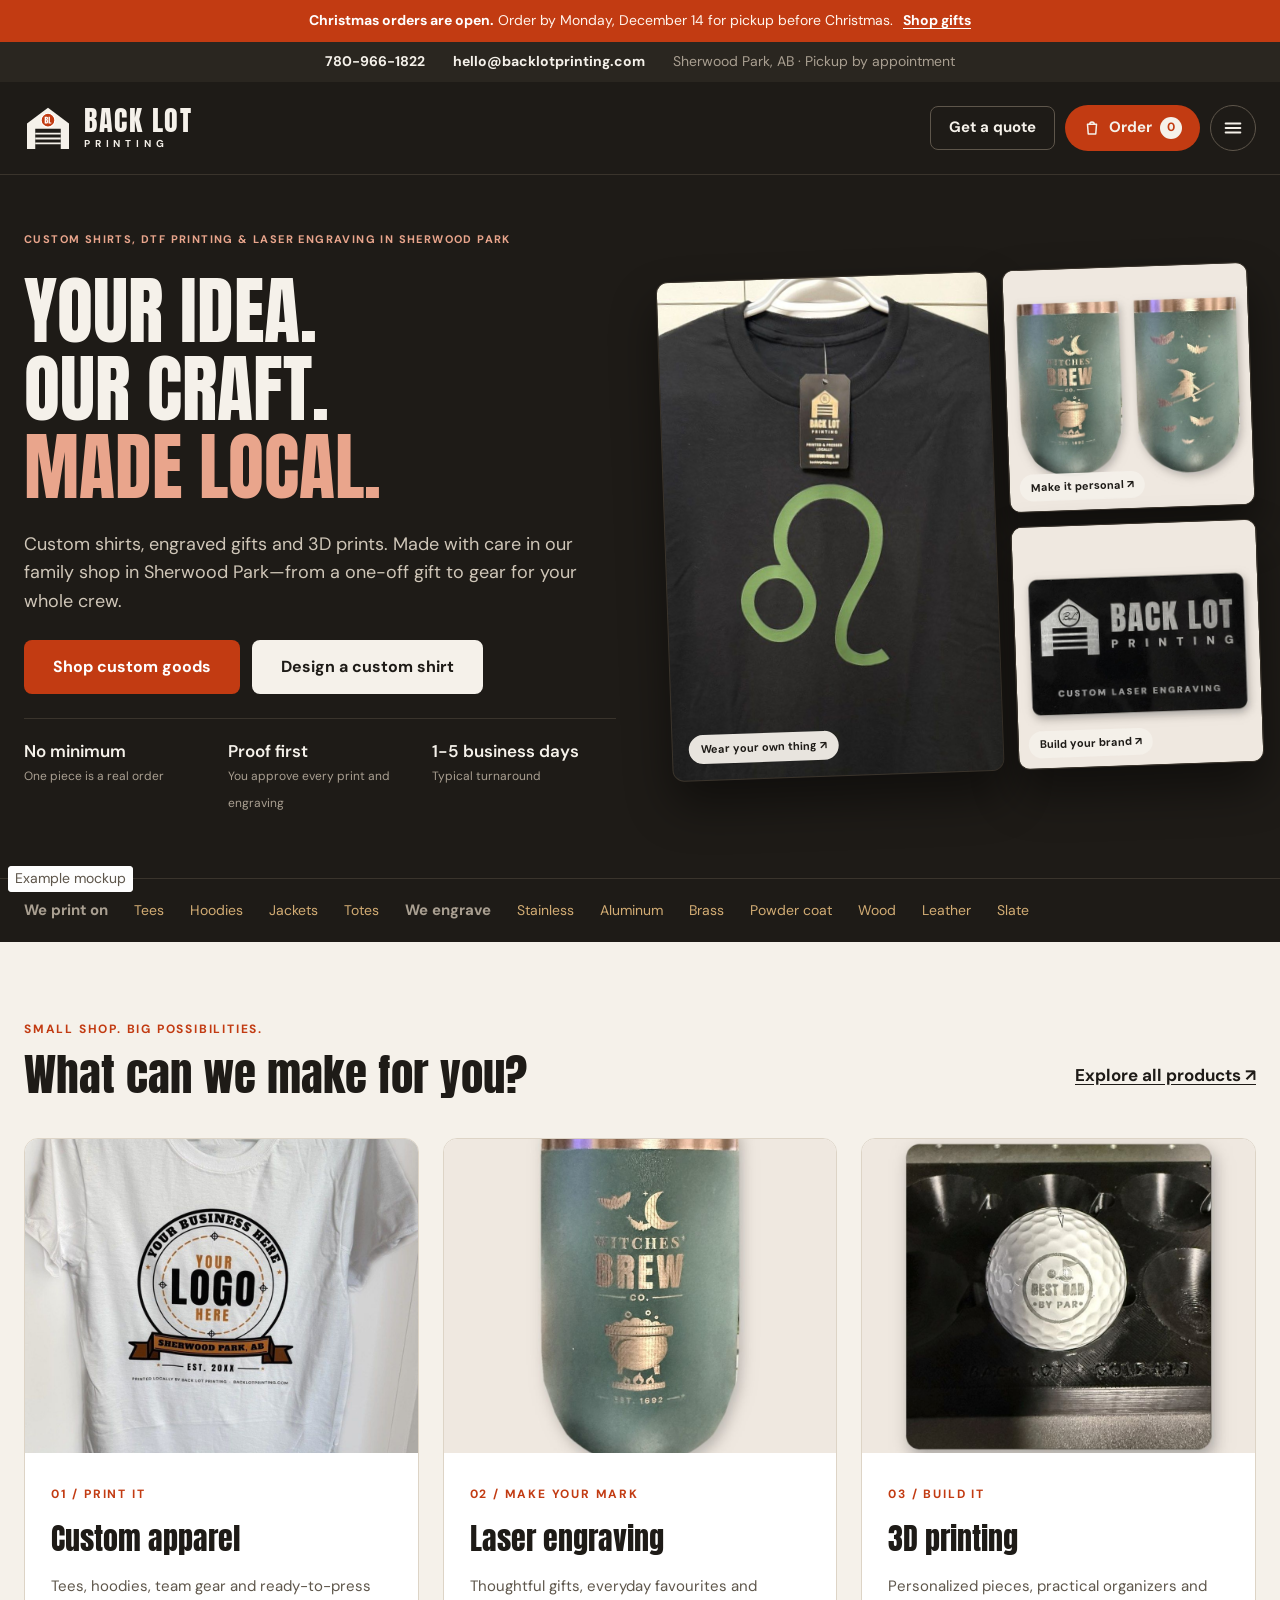
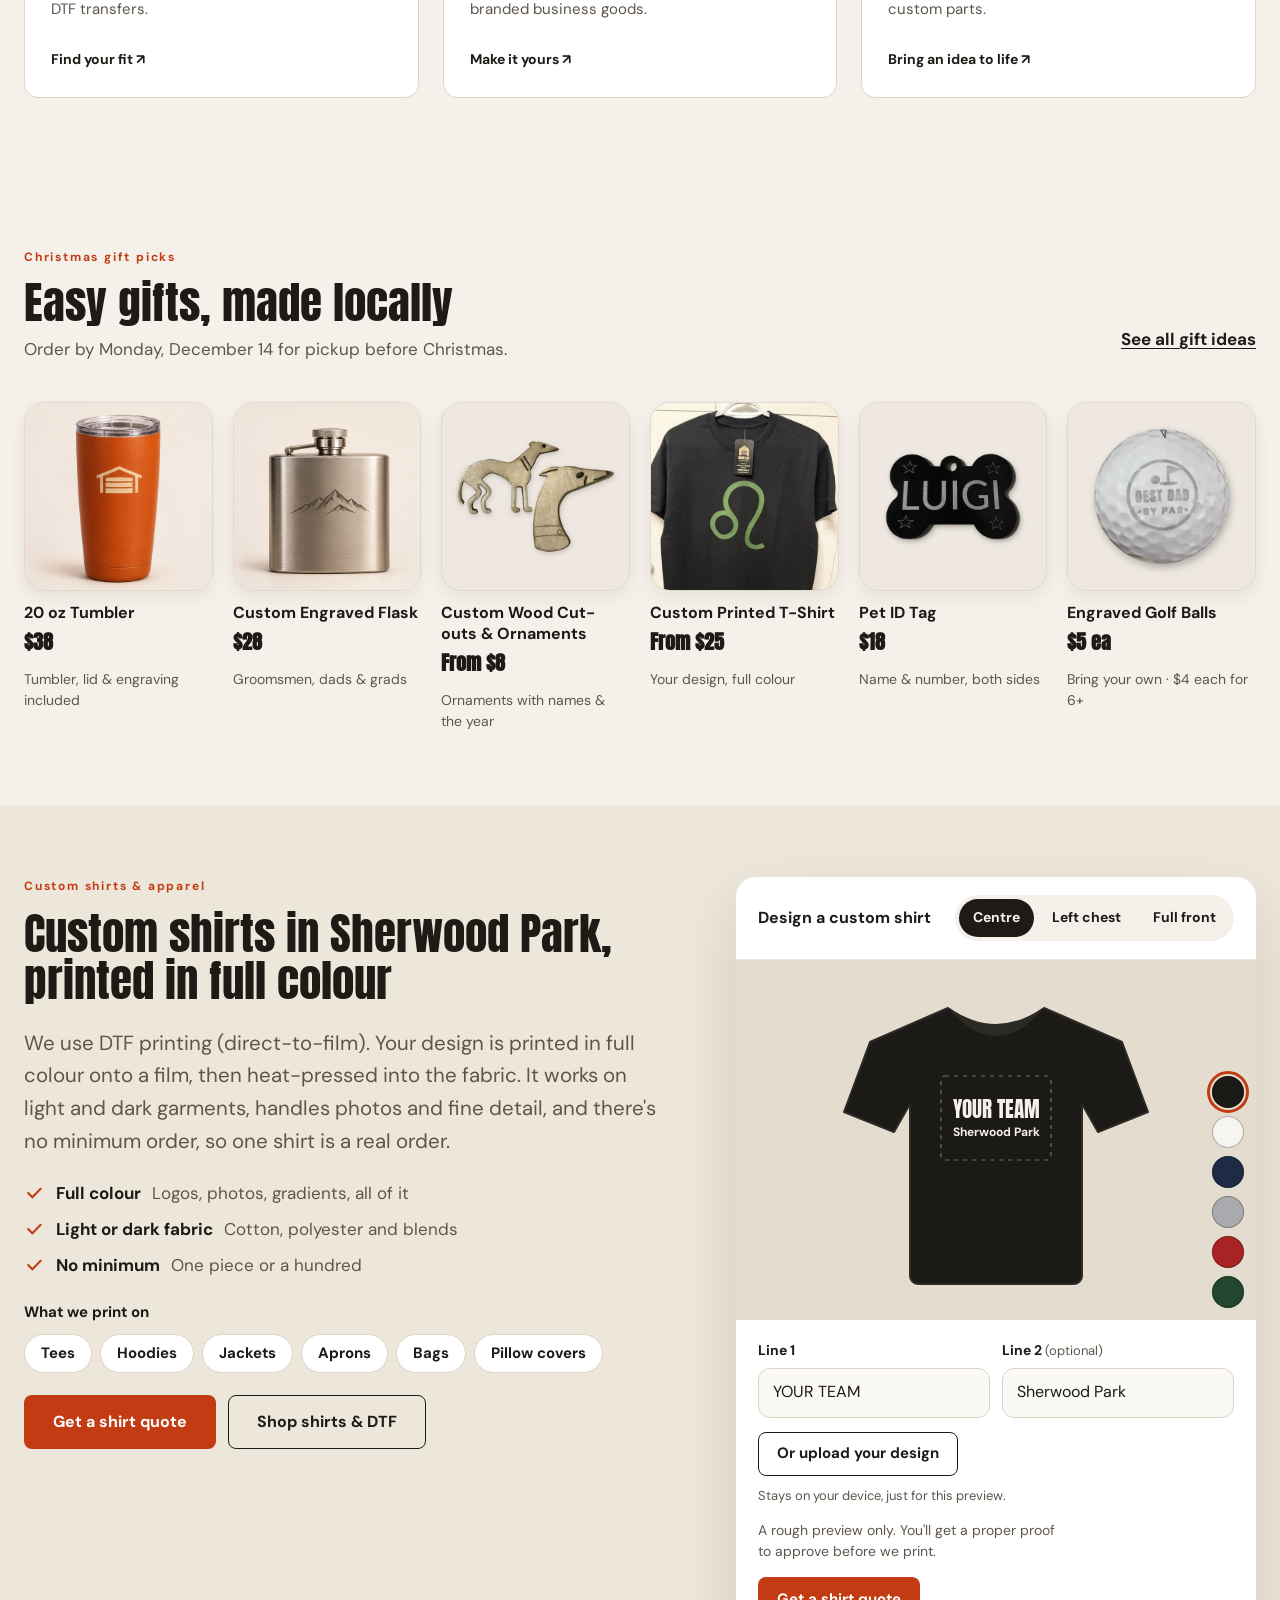
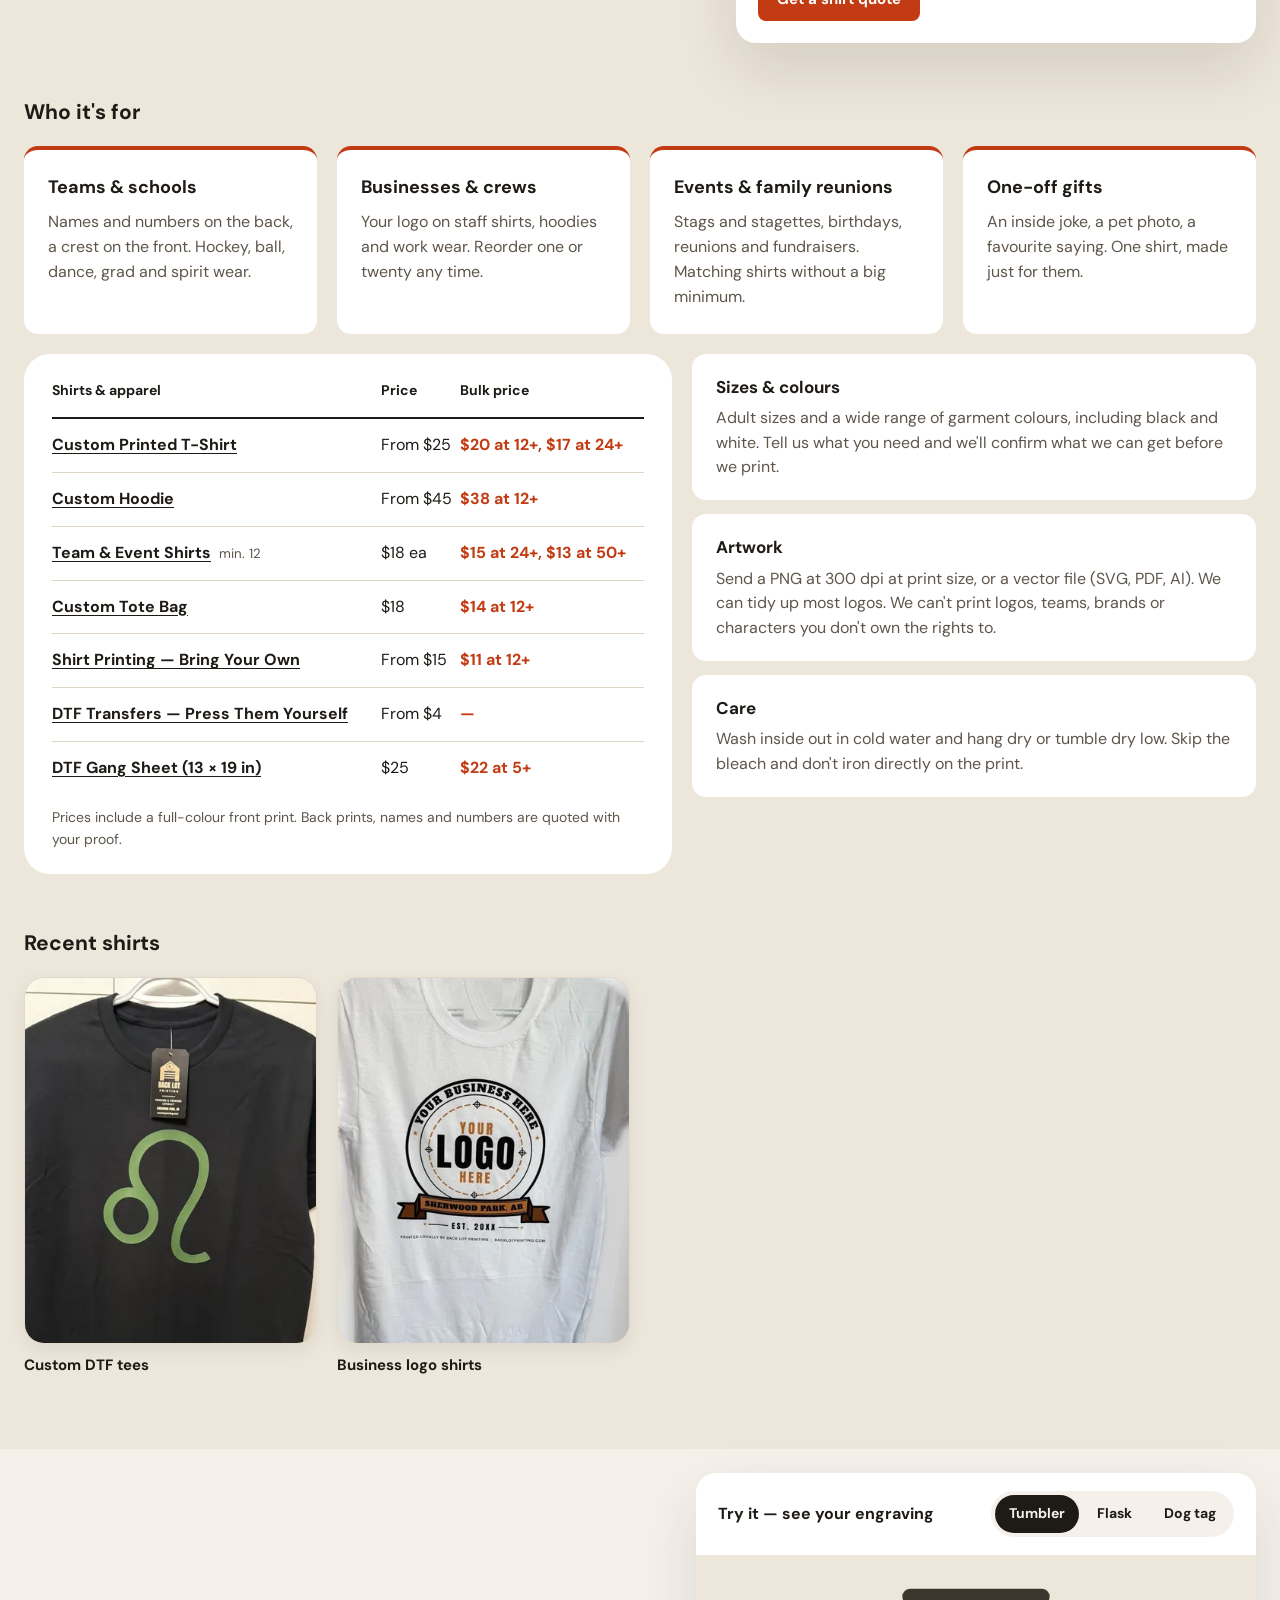
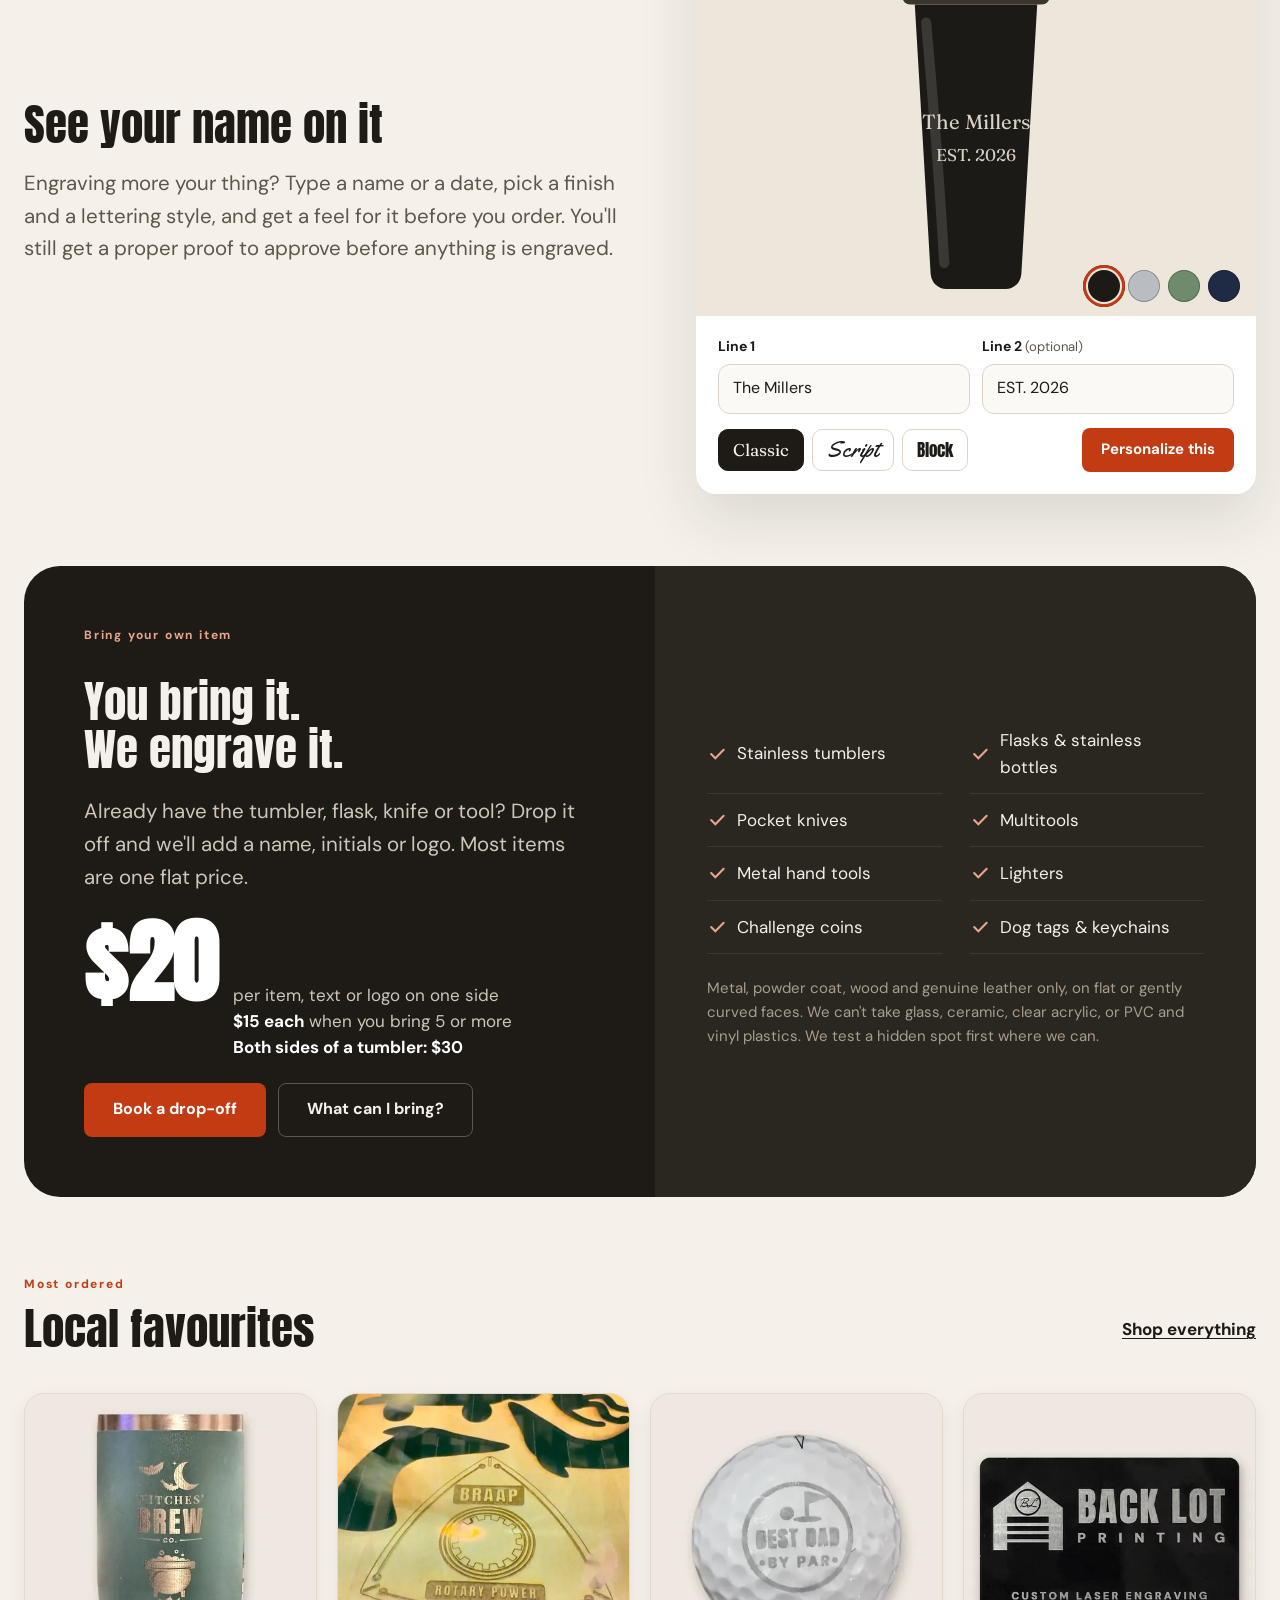
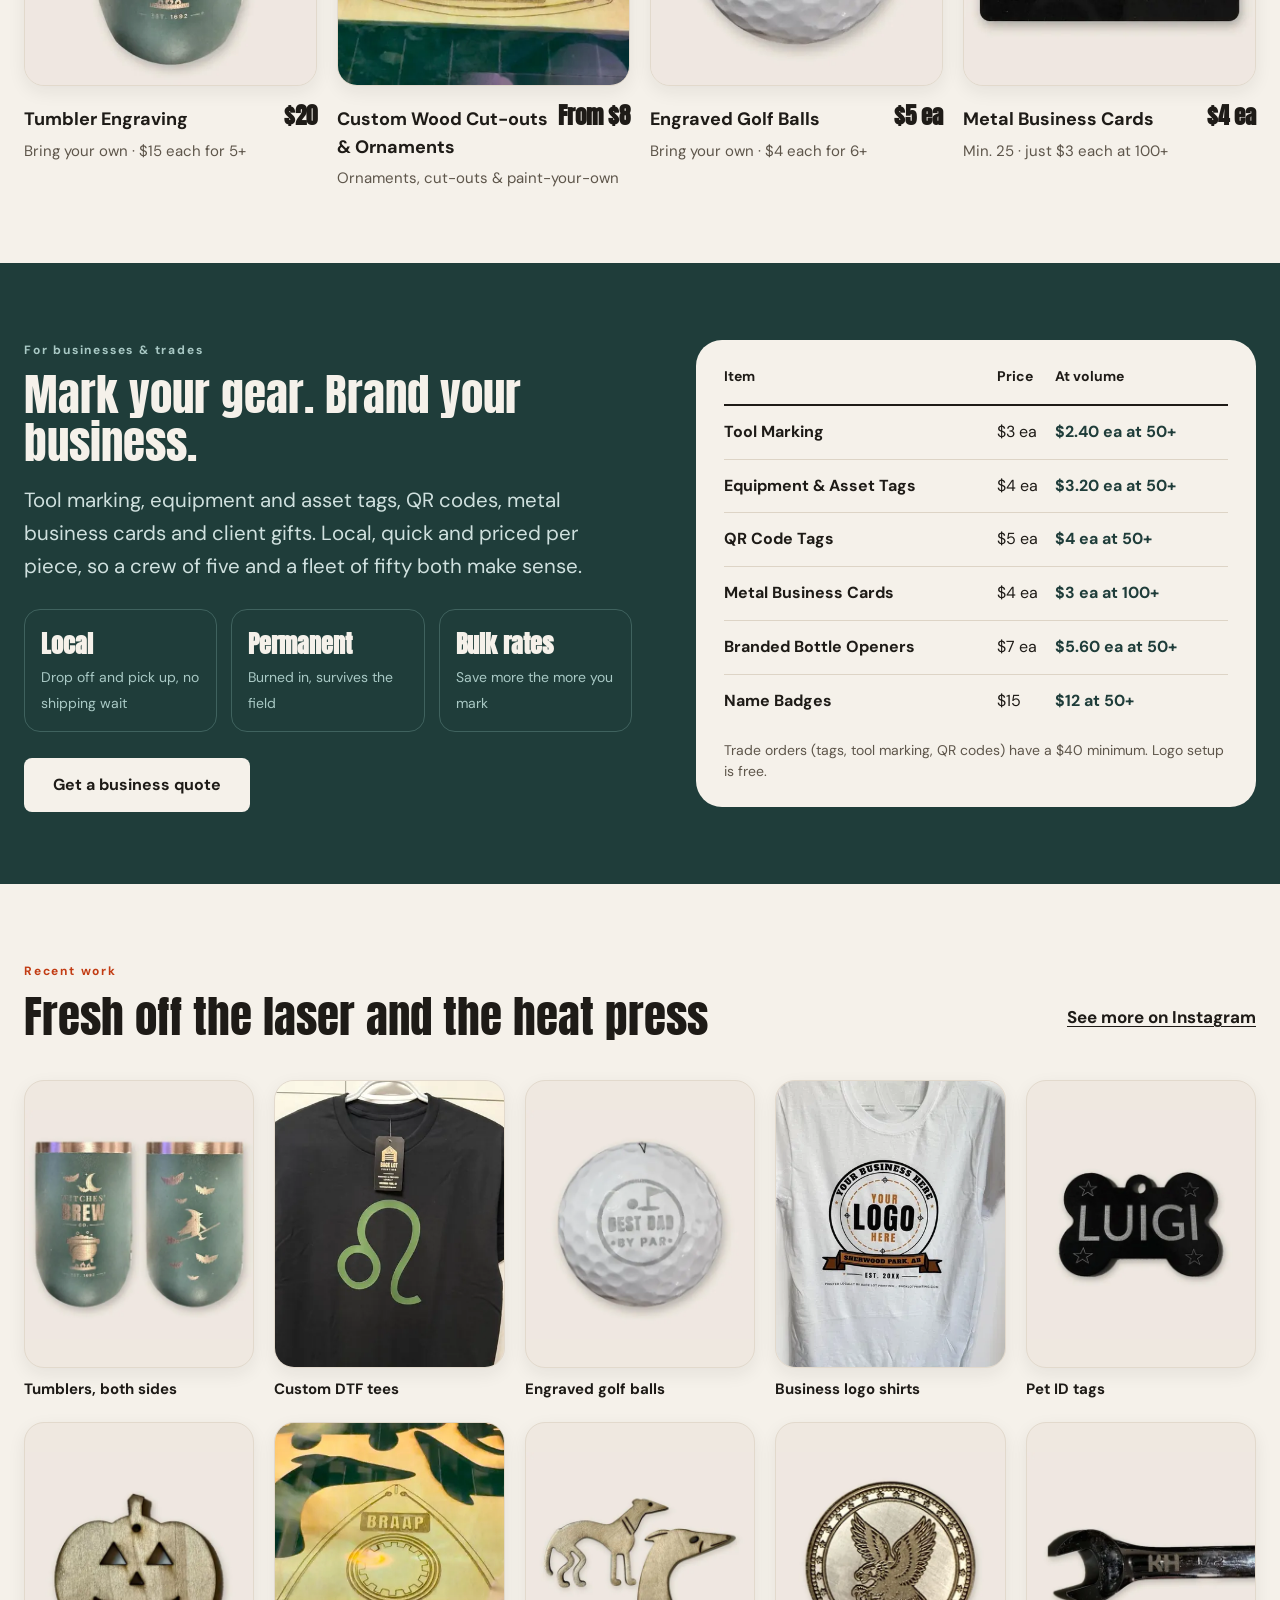
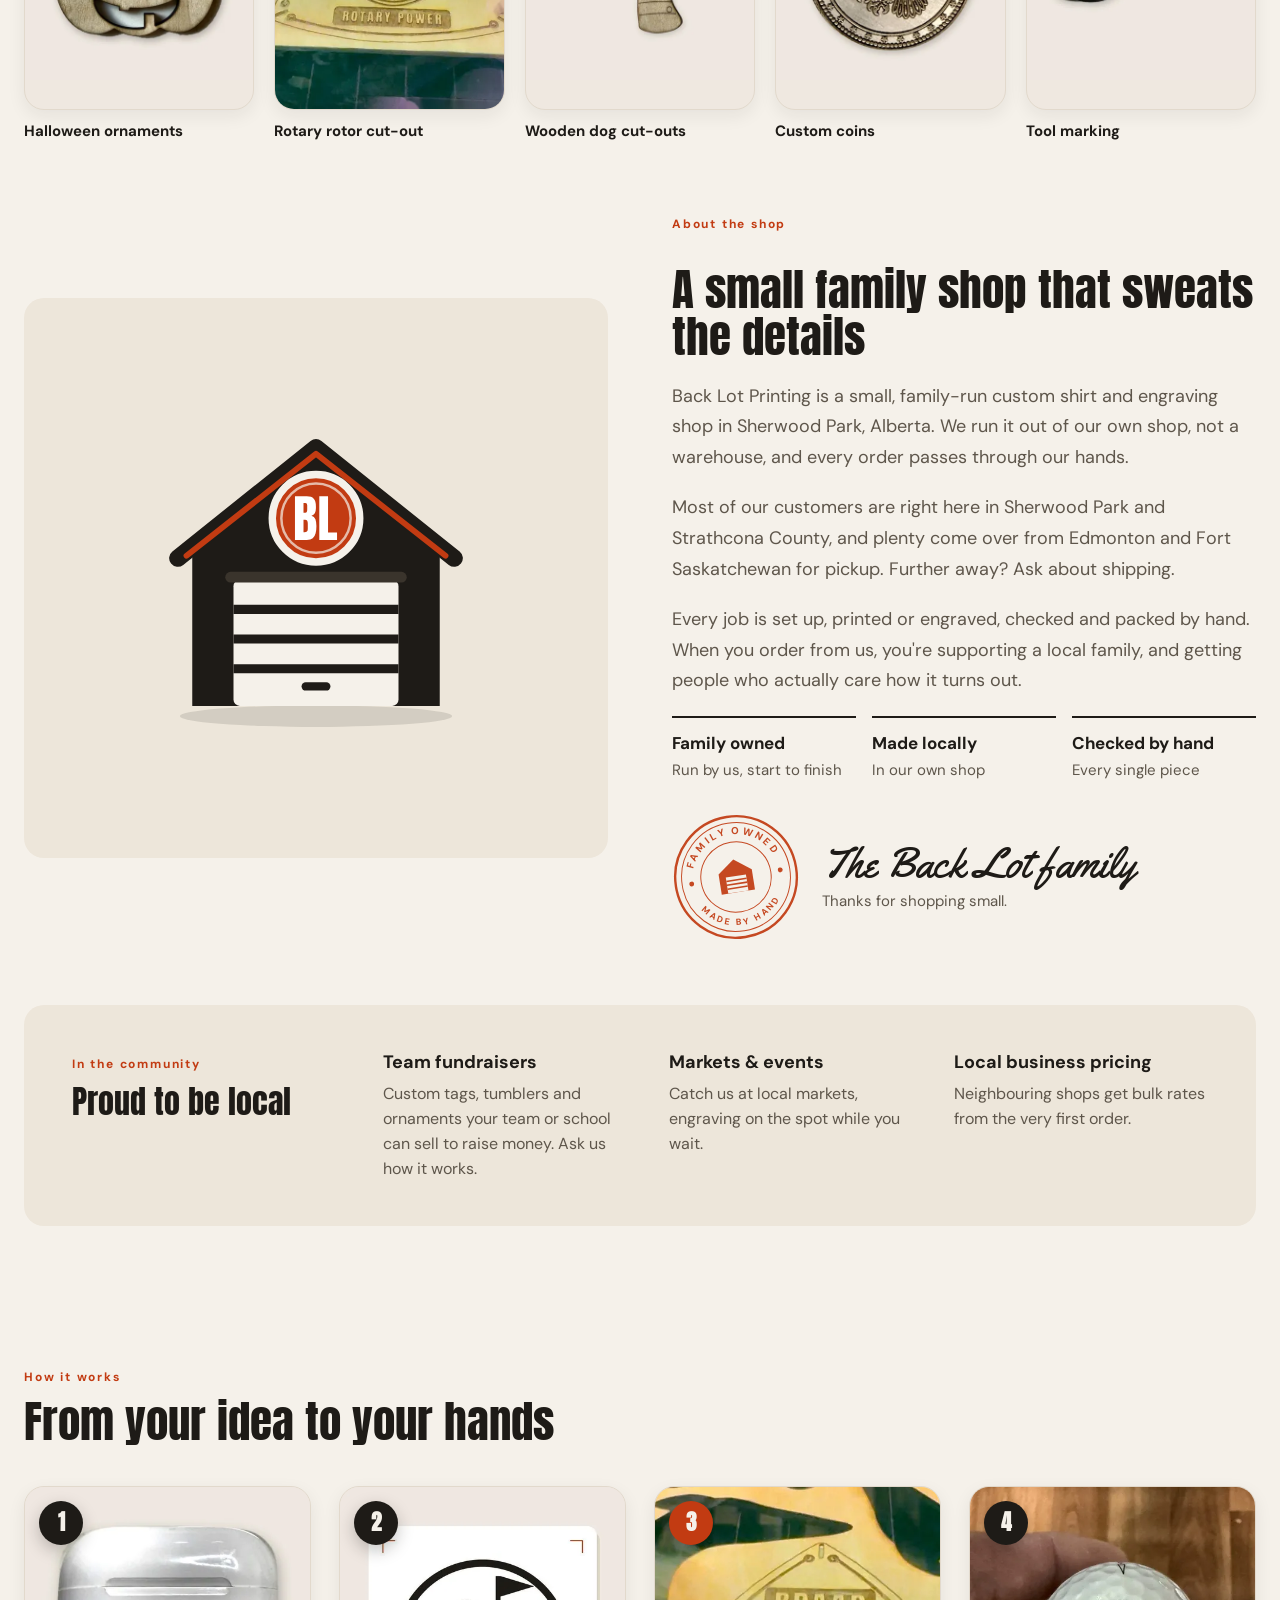
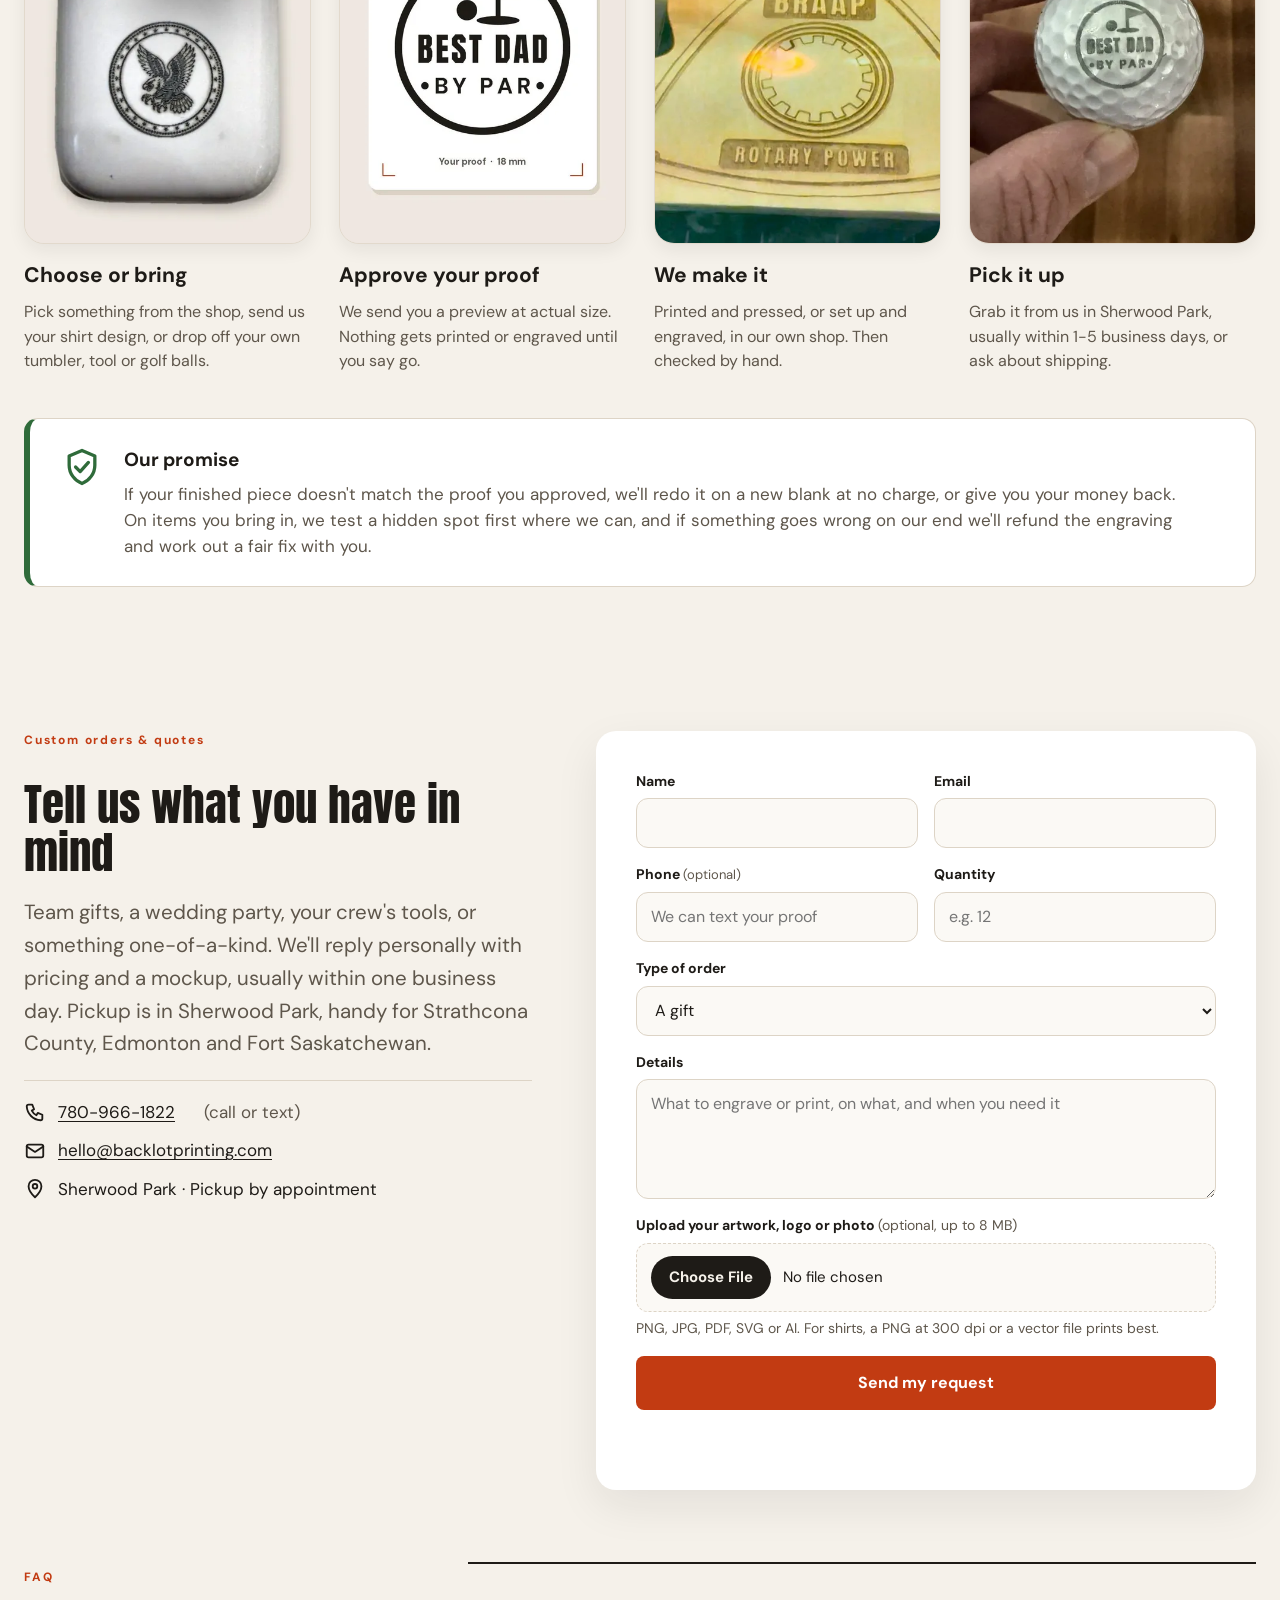
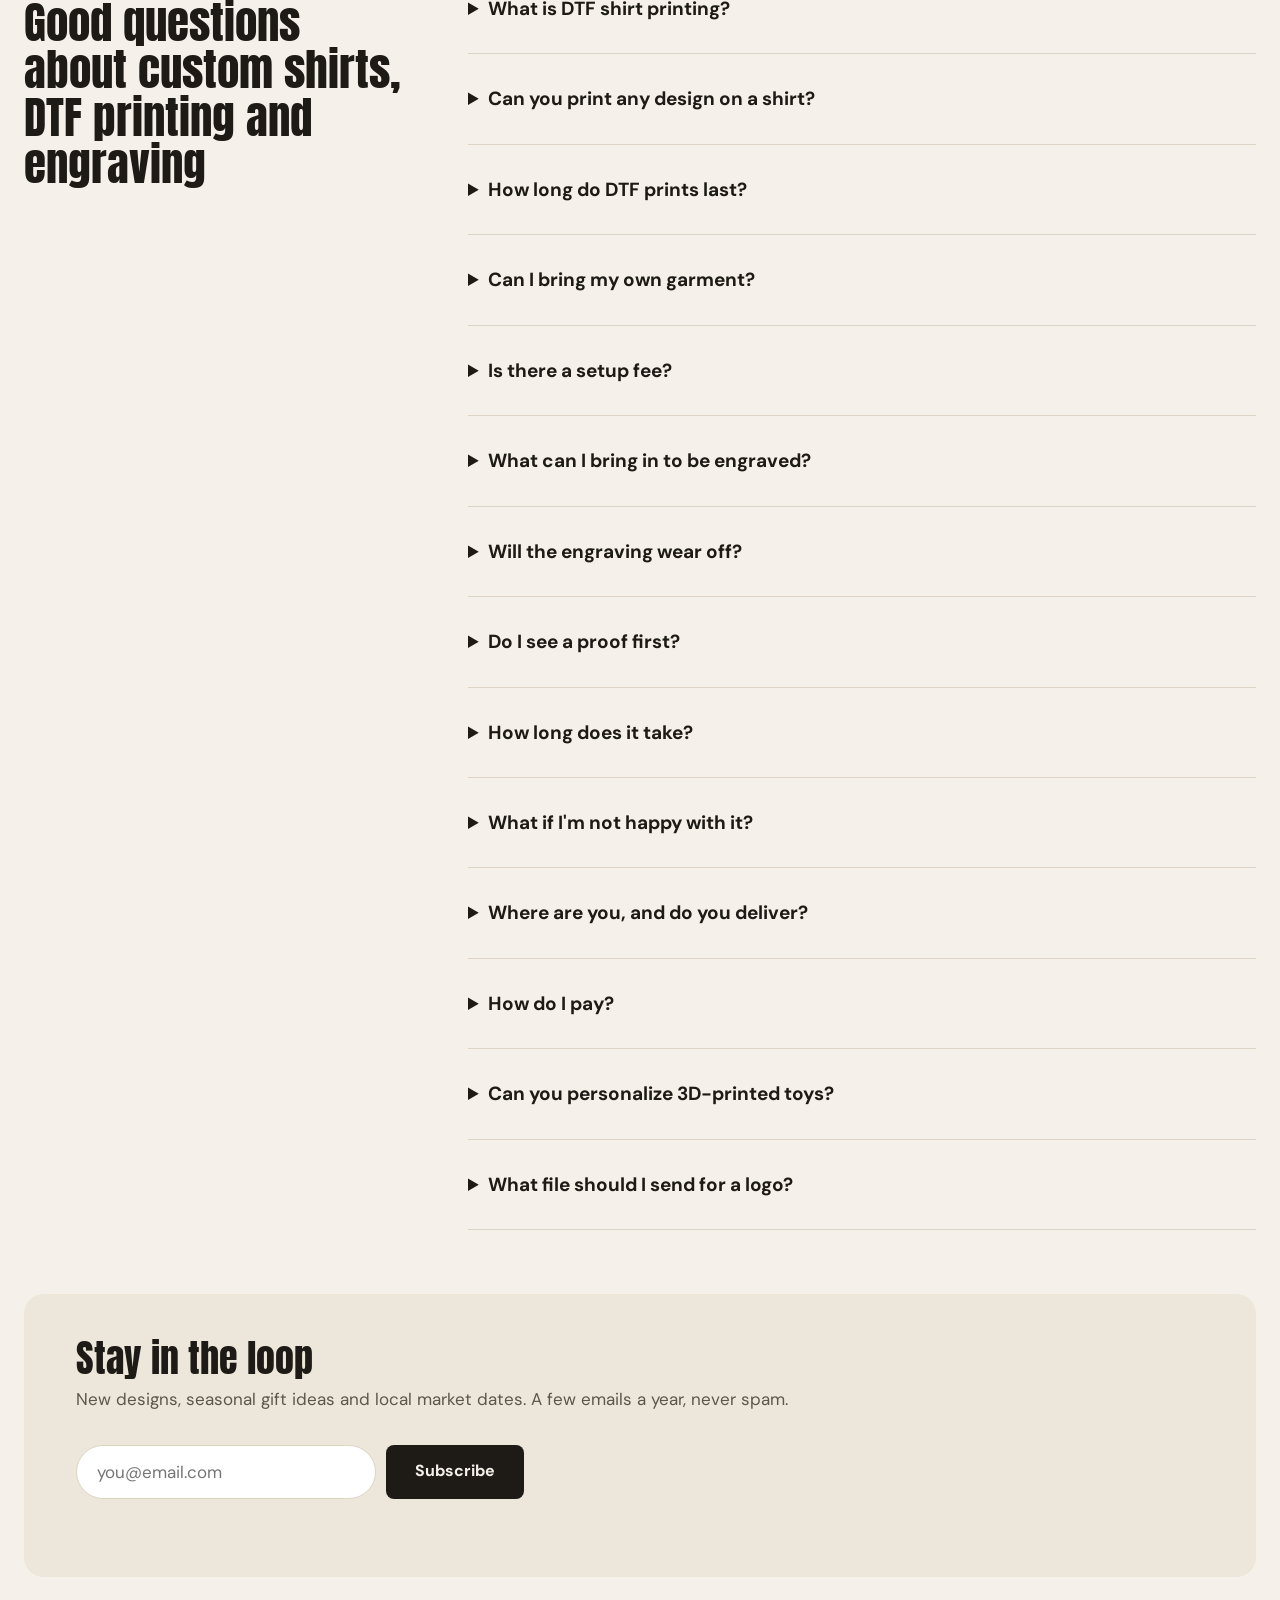
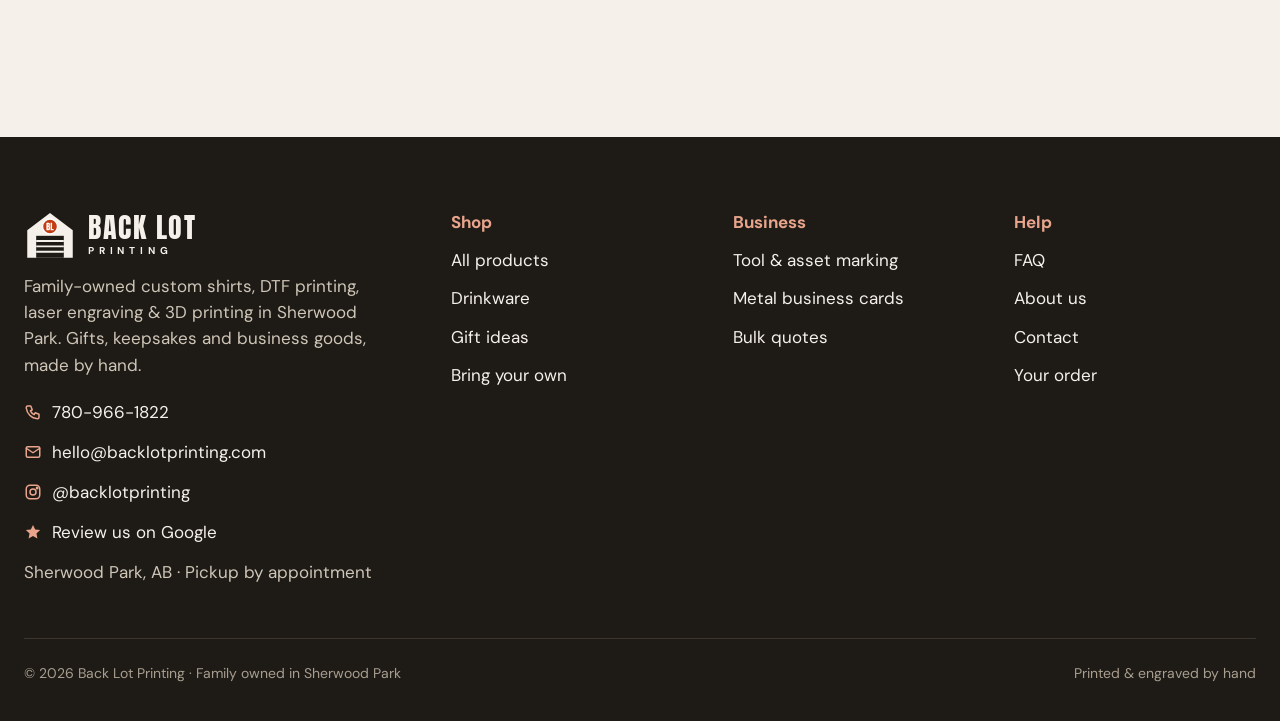
==== commit 6f9bec96: "Add files via upload" ====
--- a/index.html
+++ b/index.html
@@ -44,14 +44,9 @@
       <span class="logo-words"><b>BACK LOT</b><small>PRINTING</small></span>
     </a>
     <nav id="site-nav" class="nav" aria-label="Main">
-      <a href="shop.html">Shop</a>
-      <a href="shop.html?cat=print">3D printing</a>
-      <a href="#apparel">Custom shirts</a>
-      <a href="#byo">Bring your own</a>
-      <a href="#business">Business &amp; trade</a>
-      <a href="#work">Our work</a>
-      <a href="#about">About</a>
-    </nav>
+ <a href="shop.html">Shop</a><a href="shop.html?cat=apparel">Apparel</a>
+ <a href="#byo">Engraving</a><a href="shop.html?cat=print">3D printing</a>
+ <a href="#work">Our work</a></nav>
     <div class="header-actions">
       <a class="btn btn-outline btn-sm" href="#quote">Get a quote</a>
       <a class="cart-link" href="order.html" data-cart-label aria-label="Your order">
@@ -71,16 +66,12 @@
   <div class="wrap">
     <div class="hero-copy">
       <p class="hero-kicker">Custom shirts, DTF printing &amp; laser engraving in <span data-cfg="town">Sherwood Park</span></p>
-      <h1 class="h1 burn" aria-label="Custom shirts and engraved gifts, made right here.">
-        <span class="burn-line" aria-hidden="true"><span class="burn-text">Custom shirts</span></span>
-        <span class="burn-line" aria-hidden="true"><span class="burn-text">&amp; engraved gifts,</span></span>
-        <span class="burn-line" aria-hidden="true"><span class="burn-text">made right here.</span></span>
-      </h1>
-      <p class="lede">Full-colour custom tees, hoodies and team shirts with no minimum order, right beside $20 bring-your-own tumbler engraving, metal business cards, golf balls and personalized 3D prints. Every piece is printed or engraved and checked by hand in our family shop in Sherwood Park.</p>
+      <h1 class="h1 brand-headline">YOUR IDEA.<br>OUR CRAFT.<br><em>MADE LOCAL.</em></h1>
+      <p class="lede">Custom shirts, engraved gifts and 3D prints. Made with care in our family shop in Sherwood Park—from a one-off gift to gear for your whole crew.</p>
       <div class="hero-actions">
-        <a class="btn btn-accent" href="shop.html">Shop engraved goods</a>
+        <a class="btn btn-accent" href="shop.html">Shop custom goods</a>
         <a class="btn btn-light" href="#shirt-preview">Design a custom shirt</a>
-        <a class="btn btn-ghost-light" href="#byo">Bring your own item</a>
+        
       </div>
       <div class="hero-facts">
         <div><b>No minimum</b><span>One piece is a real order</span></div>
@@ -88,13 +79,11 @@
         <div><b data-cfg="turnaround">1–5 business days</b><span>Typical turnaround</span></div>
       </div>
     </div>
-    <div class="hero-shots">
-      <!-- HERO MAIN PHOTO: to swap it, replace images/witches-brew-tumbler-both-sides.jpg (square, 1000px or larger) -->
-      <a class="shot shot-main" href="shop.html?item=d8"><img src="images/witches-brew-tumbler-both-sides.jpg" srcset="images/w/witches-brew-tumbler-both-sides-480.webp 480w, images/w/witches-brew-tumbler-both-sides-800.webp 800w, images/w/witches-brew-tumbler-both-sides-1000.webp 1000w" sizes="(max-width: 1100px) 70vw, 400px" alt="Teal tumbler laser engraved on both sides with a Witches Brew design" width="1000" height="1000" fetchpriority="high" decoding="async"><span>Engraved tumblers</span></a>
+    <div class="hero-shots feature-mosaic">
+      <a class="shot shot-main" href="shop.html?cat=apparel"><img src="images/custom-tee-leo-black.jpg" alt="Black custom printed tee made by Back Lot Printing" width="1000" height="1000" fetchpriority="high"><span>Wear your own thing ↗</span></a>
       <div class="shot-side">
-        <a class="shot" href="#apparel"><img src="images/custom-tee-leo-black.jpg" srcset="images/w/custom-tee-leo-black-480.webp 480w, images/w/custom-tee-leo-black-800.webp 800w, images/w/custom-tee-leo-black-1000.webp 1000w" sizes="(max-width: 1100px) 25vw, 140px" alt="Black custom t-shirt with a green Leo symbol printed on the chest" width="1000" height="1000" decoding="async"><span>Custom shirts</span></a>
-        <a class="shot" href="shop.html?item=g8"><img src="images/golf-ball-best-dad.jpg" srcset="images/w/golf-ball-best-dad-480.webp 480w, images/w/golf-ball-best-dad-800.webp 800w, images/w/golf-ball-best-dad-1000.webp 1000w" sizes="(max-width: 1100px) 25vw, 140px" alt="Golf ball engraved Best Dad By Par" width="1000" height="1000" decoding="async"><span>Golf balls</span></a>
-        <a class="shot" href="shop.html?cat=pets"><img src="images/pet-tag-luigi.jpg" srcset="images/w/pet-tag-luigi-480.webp 480w, images/w/pet-tag-luigi-800.webp 800w, images/w/pet-tag-luigi-1000.webp 1000w" sizes="(max-width: 1100px) 25vw, 140px" alt="Black bone pet tag engraved Luigi" width="1000" height="1000" decoding="async"><span>Pet tags</span></a>
+        <a class="shot" href="shop.html?cat=drink"><img src="images/witches-brew-tumbler-both-sides.jpg" alt="Both sides of a custom engraved tumbler" width="1000" height="1000"><span>Make it personal ↗</span></a>
+        <a class="shot" href="shop.html?cat=biz"><img src="images/metal-business-card.jpg" alt="Back Lot Printing engraved metal business card" width="1000" height="1000"><span>Build your brand ↗</span></a>
       </div>
     </div>
   </div>
@@ -108,16 +97,14 @@
   </div>
 </section>
 
-<!-- Categories -->
-<section class="section">
-  <div class="wrap">
-    <div class="section-head">
-      <div><span class="label">Shop by category</span><h2 class="h2">Something for everyone on your list</h2></div>
-      <a class="link-strong" href="shop.html">See everything</a>
-    </div>
-    <div class="cats" id="cats"><a class="cat" href="shop.html?cat=drink"><span class="cat-art" style="background:#EDE6DA"><img src="images/witches-brew-tumbler-front.jpg" srcset="images/w/witches-brew-tumbler-front-480.webp 480w, images/w/witches-brew-tumbler-front-800.webp 800w, images/w/witches-brew-tumbler-front-1000.webp 1000w" sizes="(max-width: 560px) 50vw, (max-width: 1100px) 33vw, 300px" width="1000" height="1000" alt="Drinkware — engraved example" loading="lazy" decoding="async"></span><span class="cat-text"><b>Drinkware</b><span>Tumblers, flasks, bottles and pint cups</span><em>From $18</em></span></a><a class="cat" href="shop.html?cat=tags"><span class="cat-art" style="background:#E4E8DF"><svg viewBox="0 0 64 64" aria-hidden="true"><path d="M22 20 H42 A6 6 0 0 1 48 26 V52 A6 6 0 0 1 42 58 H22 A6 6 0 0 1 16 52 V26 A6 6 0 0 1 22 20 Z M24 10 A8 8 0 1 0 40 10 A8 8 0 1 0 24 10 Z M28 10 A4 4 0 1 1 36 10 A4 4 0 1 1 28 10 Z" fill="#1E1B17" fill-rule="evenodd"></path><path d="M23 32 H41 V44 H23 Z" fill="#C23B12"></path></svg></span><span class="cat-text"><b>Tags &amp; keychains</b><span>Dog tags, pet tags, keychains, bag tags</span><em>From $12</em></span></a><a class="cat" href="shop.html?cat=pets"><span class="cat-art" style="background:#F1E3D8"><img src="images/pet-tag-luigi.jpg" srcset="images/w/pet-tag-luigi-480.webp 480w, images/w/pet-tag-luigi-800.webp 800w, images/w/pet-tag-luigi-1000.webp 1000w" sizes="(max-width: 560px) 50vw, (max-width: 1100px) 33vw, 300px" width="1000" height="1000" alt="Pets — engraved example" loading="lazy" decoding="async"></span><span class="cat-text"><b>Pets</b><span>Pet ID tags, collar plates, memorial slate</span><em>From $18</em></span></a><a class="cat" href="shop.html?cat=edc"><span class="cat-art" style="background:#EDE6DA"><img src="images/airpods-case-eagle.jpg" srcset="images/w/airpods-case-eagle-480.webp 480w, images/w/airpods-case-eagle-800.webp 800w, images/w/airpods-case-eagle-1000.webp 1000w" sizes="(max-width: 560px) 50vw, (max-width: 1100px) 33vw, 300px" width="1000" height="1000" alt="Everyday carry — engraved example" loading="lazy" decoding="async"></span><span class="cat-text"><b>Everyday carry</b><span>Knives, lighters, money clips, multitools</span><em>From $20</em></span></a><a class="cat" href="shop.html?cat=gifts"><span class="cat-art" style="background:#EDE6DA"><img src="images/golf-ball-best-dad.jpg" srcset="images/w/golf-ball-best-dad-480.webp 480w, images/w/golf-ball-best-dad-800.webp 800w, images/w/golf-ball-best-dad-1000.webp 1000w" sizes="(max-width: 560px) 50vw, (max-width: 1100px) 33vw, 300px" width="1000" height="1000" alt="Gifts &amp; home — engraved example" loading="lazy" decoding="async"></span><span class="cat-text"><b>Gifts &amp; home</b><span>Boards, slate, photo metal, leather</span><em>From $36</em></span></a><a class="cat" href="shop.html?cat=print"><span class="cat-art" style="background:#E4E8DF"><img src="images/3d-printed-golf-jig.jpg" srcset="images/w/3d-printed-golf-jig-480.webp 480w, images/w/3d-printed-golf-jig-800.webp 800w, images/w/3d-printed-golf-jig-1000.webp 1000w" sizes="(max-width: 560px) 50vw, (max-width: 1100px) 33vw, 300px" width="1000" height="1000" alt="3D printing — engraved example" loading="lazy" decoding="async"></span><span class="cat-text"><b>3D printing</b><span>Personalized toys, name keychains, jigs</span><em>From $10</em></span></a><a class="cat" href="shop.html?cat=apparel"><span class="cat-art" style="background:#E0E7E5"><img src="images/custom-tee-leo-black.jpg" srcset="images/w/custom-tee-leo-black-480.webp 480w, images/w/custom-tee-leo-black-800.webp 800w, images/w/custom-tee-leo-black-1000.webp 1000w" sizes="(max-width: 560px) 50vw, (max-width: 1100px) 33vw, 300px" width="1000" height="1000" alt="Custom shirts &amp; DTF — engraved example" loading="lazy" decoding="async"></span><span class="cat-text"><b>Custom shirts &amp; DTF</b><span>Tees, hoodies, bags, DTF transfers and anything we can press</span><em>From $4</em></span></a><a class="cat" href="shop.html?cat=kids"><span class="cat-art" style="background:#F1E3D8"><img src="images/rotary-rotor-braap.jpg" srcset="images/w/rotary-rotor-braap-480.webp 480w, images/w/rotary-rotor-braap-800.webp 800w, images/w/rotary-rotor-braap-1000.webp 1000w" sizes="(max-width: 560px) 50vw, (max-width: 1100px) 33vw, 300px" width="1000" height="1000" alt="Wood &amp; ornaments — engraved example" loading="lazy" decoding="async"></span><span class="cat-text"><b>Wood &amp; ornaments</b><span>Ornaments, cut-outs, paint-your-own</span><em>From $8</em></span></a><a class="cat" href="shop.html?cat=awards"><span class="cat-art" style="background:#EDE6DA"><img src="images/skull-coin.jpg" srcset="images/w/skull-coin-480.webp 480w, images/w/skull-coin-800.webp 800w, images/w/skull-coin-1000.webp 1000w" sizes="(max-width: 560px) 50vw, (max-width: 1100px) 33vw, 300px" width="1000" height="1000" alt="Awards — engraved example" loading="lazy" decoding="async"></span><span class="cat-text"><b>Awards</b><span>Challenge coins, plaques, awards</span><em>From $20</em></span></a><a class="cat" href="shop.html?cat=biz"><span class="cat-art" style="background:#E0E7E5"><img src="images/metal-business-card.jpg" srcset="images/w/metal-business-card-480.webp 480w, images/w/metal-business-card-800.webp 800w, images/w/metal-business-card-1000.webp 1000w" sizes="(max-width: 560px) 50vw, (max-width: 1100px) 33vw, 300px" width="1000" height="1000" alt="Business &amp; trade — engraved example" loading="lazy" decoding="async"></span><span class="cat-text"><b>Business &amp; trade</b><span>Business cards, asset tags, tool marking</span><em>From $3 ea</em></span></a></div>
-  </div>
-</section>
+<!-- Services -->
+<section class="section service-section"><div class="wrap">
+<div class="section-head"><div><span class="label">SMALL SHOP. BIG POSSIBILITIES.</span><h2 class="h2">What can we make for you?</h2></div><a class="link-strong" href="shop.html">Explore all products ↗</a></div>
+<div class="service-grid">
+<a class="service-card" href="shop.html?cat=apparel"><img src="images/custom-tee-your-logo-white.jpg" alt="Custom business logo printed on a white shirt" loading="lazy" width="1000" height="1000"><div><span class="label">01 / PRINT IT</span><h3>Custom apparel</h3><p>Tees, hoodies, team gear and ready-to-press DTF transfers.</p><b>Find your fit ↗</b></div></a>
+<a class="service-card" href="shop.html?cat=drink"><img src="images/witches-brew-tumbler-front.jpg" alt="Personalized engraved tumbler" loading="lazy" width="1000" height="1000"><div><span class="label">02 / MAKE YOUR MARK</span><h3>Laser engraving</h3><p>Thoughtful gifts, everyday favourites and branded business goods.</p><b>Make it yours ↗</b></div></a>
+<a class="service-card" href="shop.html?cat=print"><img src="images/3d-printed-golf-jig.jpg" alt="Custom 3D printed jig holding a golf ball" loading="lazy" width="1000" height="1000"><div><span class="label">03 / BUILD IT</span><h3>3D printing</h3><p>Personalized pieces, practical organizers and custom parts.</p><b>Bring an idea to life ↗</b></div></a>
+</div></div></section>
 
 <!-- Christmas gift picks (hides itself after Dec 14) -->
 <section class="section gifts-section" id="gifts" data-show-until="2026-12-14">
@@ -586,7 +573,7 @@
           <span class="logo-words"><b>BACK LOT</b><small>PRINTING</small></span>
         </a>
         <p class="footer-note">Family-owned custom shirts, DTF printing, laser engraving &amp; 3D printing in <span data-cfg="town">Sherwood Park</span>. Gifts, keepsakes and business goods, made by hand.</p>
-        <ul class="footer-contact"><li><a href="tel:7809661822"><svg width="18" height="18" viewBox="0 0 24 24" fill="none" stroke="currentColor" stroke-width="2" stroke-linecap="round" stroke-linejoin="round" aria-hidden="true"><path d="M5 4h4l2 5-2.5 1.5a11 11 0 0 0 5 5L15 13l5 2v4a2 2 0 0 1-2 2A16 16 0 0 1 3 6a2 2 0 0 1 2-2"/></svg>780-966-1822</a></li><li><a href="mailto:hello@backlotprinting.com"><svg width="18" height="18" viewBox="0 0 24 24" fill="none" stroke="currentColor" stroke-width="2" stroke-linecap="round" stroke-linejoin="round" aria-hidden="true"><rect x="3" y="5" width="18" height="14" rx="2"/><path d="M3 7l9 6 9-6"/></svg>hello@backlotprinting.com</a></li><li><a href="https://www.instagram.com/backlotprinting" target="_blank" rel="noopener"><svg width="18" height="18" viewBox="0 0 24 24" fill="none" stroke="currentColor" stroke-width="2" aria-hidden="true"><rect x="3" y="3" width="18" height="18" rx="5"/><circle cx="12" cy="12" r="4"/><circle cx="17.5" cy="6.5" r="1" fill="currentColor"/></svg>@backlotprinting</a></li><li><span>Sherwood Park, AB · Pickup by appointment</span></li></ul>
+        <ul class="footer-contact"><li><a href="tel:7809661822"><svg width="18" height="18" viewBox="0 0 24 24" fill="none" stroke="currentColor" stroke-width="2" stroke-linecap="round" stroke-linejoin="round" aria-hidden="true"><path d="M5 4h4l2 5-2.5 1.5a11 11 0 0 0 5 5L15 13l5 2v4a2 2 0 0 1-2 2A16 16 0 0 1 3 6a2 2 0 0 1 2-2"/></svg>780-966-1822</a></li><li><a href="mailto:hello@backlotprinting.com"><svg width="18" height="18" viewBox="0 0 24 24" fill="none" stroke="currentColor" stroke-width="2" stroke-linecap="round" stroke-linejoin="round" aria-hidden="true"><rect x="3" y="5" width="18" height="14" rx="2"/><path d="M3 7l9 6 9-6"/></svg>hello@backlotprinting.com</a></li><li><a href="https://www.instagram.com/backlotprinting" target="_blank" rel="noopener"><svg width="18" height="18" viewBox="0 0 24 24" fill="none" stroke="currentColor" stroke-width="2" aria-hidden="true"><rect x="3" y="3" width="18" height="18" rx="5"/><circle cx="12" cy="12" r="4"/><circle cx="17.5" cy="6.5" r="1" fill="currentColor"/></svg>@backlotprinting</a></li><li><a href="https://g.page/r/CfQ_juWvb0s0ECE/review" target="_blank" rel="noopener"><svg width="18" height="18" viewBox="0 0 24 24" aria-hidden="true"><path d="M12 2.5l2.9 6.1 6.6.8-4.9 4.6 1.3 6.6L12 17.3 6.1 20.6l1.3-6.6L2.5 9.4l6.6-.8z" fill="currentColor"/></svg>Review us on Google</a></li><li><span>Sherwood Park, AB · Pickup by appointment</span></li></ul>
       </div>
       <div class="footer-col"><strong>Shop</strong><a href="shop.html">All products</a><a href="shop.html?cat=drink">Drinkware</a><a href="shop.html?cat=gifts">Gift ideas</a><a href="#byo">Bring your own</a></div>
       <div class="footer-col"><strong>Business</strong><a href="shop.html?cat=biz">Tool &amp; asset marking</a><a href="shop.html?item=b1">Metal business cards</a><a href="#quote">Bulk quotes</a></div>
@@ -622,7 +609,7 @@
     html += '<a class="cat" href="shop.html?cat=' + c + '"><span class="cat-art" style="background:' + catBg[c] + '">' + (withPhoto ? BL.art(withPhoto, label + ' — engraved example') : BL.iconSVG(catArt[c])) + '</span>' +
       '<span class="cat-text"><b>' + BL.esc(label) + '</b><span>' + catBlurb[c] + '</span><em>From ' + BL.priceLabel(low).replace(/^From /, '') + '</em></span></a>';
   });
-  document.getElementById('cats').innerHTML = html;
+  var catsEl = document.getElementById('cats'); if (catsEl) catsEl.innerHTML = html;
 
   /* Favourites */
   var favIds = ['d1', 'w1', 'g8', 'b1'];
--- a/styles.css
+++ b/styles.css
@@ -731,3 +731,67 @@
 .gallery--apparel { grid-template-columns: repeat(4, minmax(0, 1fr)); }
 @media (max-width: 1100px) { .gallery--apparel { grid-template-columns: repeat(3, minmax(0, 1fr)); } }
 @media (max-width: 560px) { .gallery--apparel { grid-template-columns: repeat(2, minmax(0, 1fr)); } .shot-side .shot span { display: none; } }
+
+/* November refresh: workshop character, clearer hierarchy, real product photography */
+:root { --display: 'Anton', Impact, 'Arial Narrow', sans-serif; --radius-lg: 20px; --radius: 14px; }
+.h1,.h2 { font-weight:400; letter-spacing:0; }
+.h2 { font-size:clamp(32px,3.5vw,50px); }
+.label { font-size:12px; letter-spacing:1.8px; }
+.section { padding-block:72px; }
+.btn { border-radius:8px; }
+.site-header .wrap { min-height:92px; }
+.hero.hero--laser { background:#1e1b17; }
+.hero.hero--laser > .wrap { grid-template-columns:1fr 1fr; gap:48px; padding-block:56px 64px; }
+.hero--laser .brand-headline { font-size:clamp(48px,5.8vw,82px); line-height:1.05; }
+.brand-headline em { color:#e9a58c; font-style:normal; }
+.hero-kicker { text-transform:uppercase; letter-spacing:1.4px; font-size:11px; }
+.hero--laser .lede { font-size:18px; max-width:31em; }
+.hero-facts b { font-family:var(--body); font-size:17px; }
+.hero-facts span { font-size:12px; }
+.feature-mosaic { grid-template-columns:1.35fr 1fr; gap:14px; transform:rotate(-2deg); }
+.feature-mosaic .shot-main { aspect-ratio:auto; height:500px; align-self:stretch; }
+.feature-mosaic .shot-side { grid-template-rows:1fr 1fr; }
+.feature-mosaic .shot { border-radius:12px; overflow:hidden; }
+.feature-mosaic .shot img { width:100%; height:100%; object-fit:cover; }
+.feature-mosaic .shot-side img { object-fit:contain; background:#eee8df; }
+.feature-mosaic .shot span { font-size:11px; }
+.hero-materials ul { font-family:var(--body); font-size:14px; }
+.service-grid { display:grid; grid-template-columns:repeat(3,minmax(0,1fr)); gap:24px; }
+.service-card { display:block; text-decoration:none; background:#fff; border:1px solid var(--line); border-radius:14px; overflow:hidden; }
+.service-card > img { width:100%; aspect-ratio: 5/4; object-fit:cover; }
+.service-card > div { padding:26px; }
+.service-card h3 { font-family:var(--display); font-weight:400; font-size:30px; }
+.service-card p { color:var(--muted); font-size:15px; min-height:48px; margin:12px 0 22px; }
+.service-card b { font-size:14px; }
+.service-card:hover { border-color:var(--accent); color:var(--ink); }
+.card { border-radius:14px; }
+.card-art { background:#eee8df; }
+@media(max-width:1100px) {
+ .hero.hero--laser > .wrap { grid-template-columns:1fr; }
+ .feature-mosaic { max-width:660px; transform:none; }
+}
+@media(max-width:640px) {
+ .wrap { width:calc(100% - 32px); }
+ .service-grid { grid-template-columns:1fr; }
+ .service-card { display:grid; grid-template-columns:40% 60%; }
+ .service-card > img { height:100%; aspect-ratio:auto; }
+ .service-card > div { padding:18px; }
+ .service-card h3 { font-size:25px; }
+ .service-card p { font-size:13px; min-height:0; }
+ .section { padding-block:48px; }
+ .feature-mosaic .shot-main { height:340px; }
+ .hero.hero--laser > .wrap { padding-block:36px 44px; gap:32px; }
+ .hero-facts { grid-template-columns:repeat(3,minmax(0,1fr)); gap:10px; }
+ .hero-facts b { font-size:14px; }
+ .hero-facts span { font-size:11px; }
+}
+
+/* Product example imagery used only when an actual photograph is unavailable. */
+.product-mockup { display:block; width:100%; aspect-ratio:1; background-repeat:no-repeat; background-color:#eee8e0; }
+.card-art .product-mockup,.tile-art .product-mockup { height:100%; }
+.mockup-caption { position:absolute; bottom:8px; left:8px; padding:3px 7px; border-radius:4px; background:rgba(255,255,255,.92); color:#51483e; font:10px/1.4 var(--body); z-index:1; }
+#dlg-icon:has(.product-mockup) { display:block; width:100%; }
+.dlg-art:has(.product-mockup) { align-self:start; min-height:0; aspect-ratio:1; }
+.dlg-art:has(.product-mockup) .mockup-caption { top:42px; bottom:auto; }
+.dlg-art:has(.product-mockup) .dlg-preview { bottom:0; background:rgba(245,241,234,.94); padding:8px; font-family:var(--body); font-size:16px; }
+.order-row .mockup-caption { display:none; }
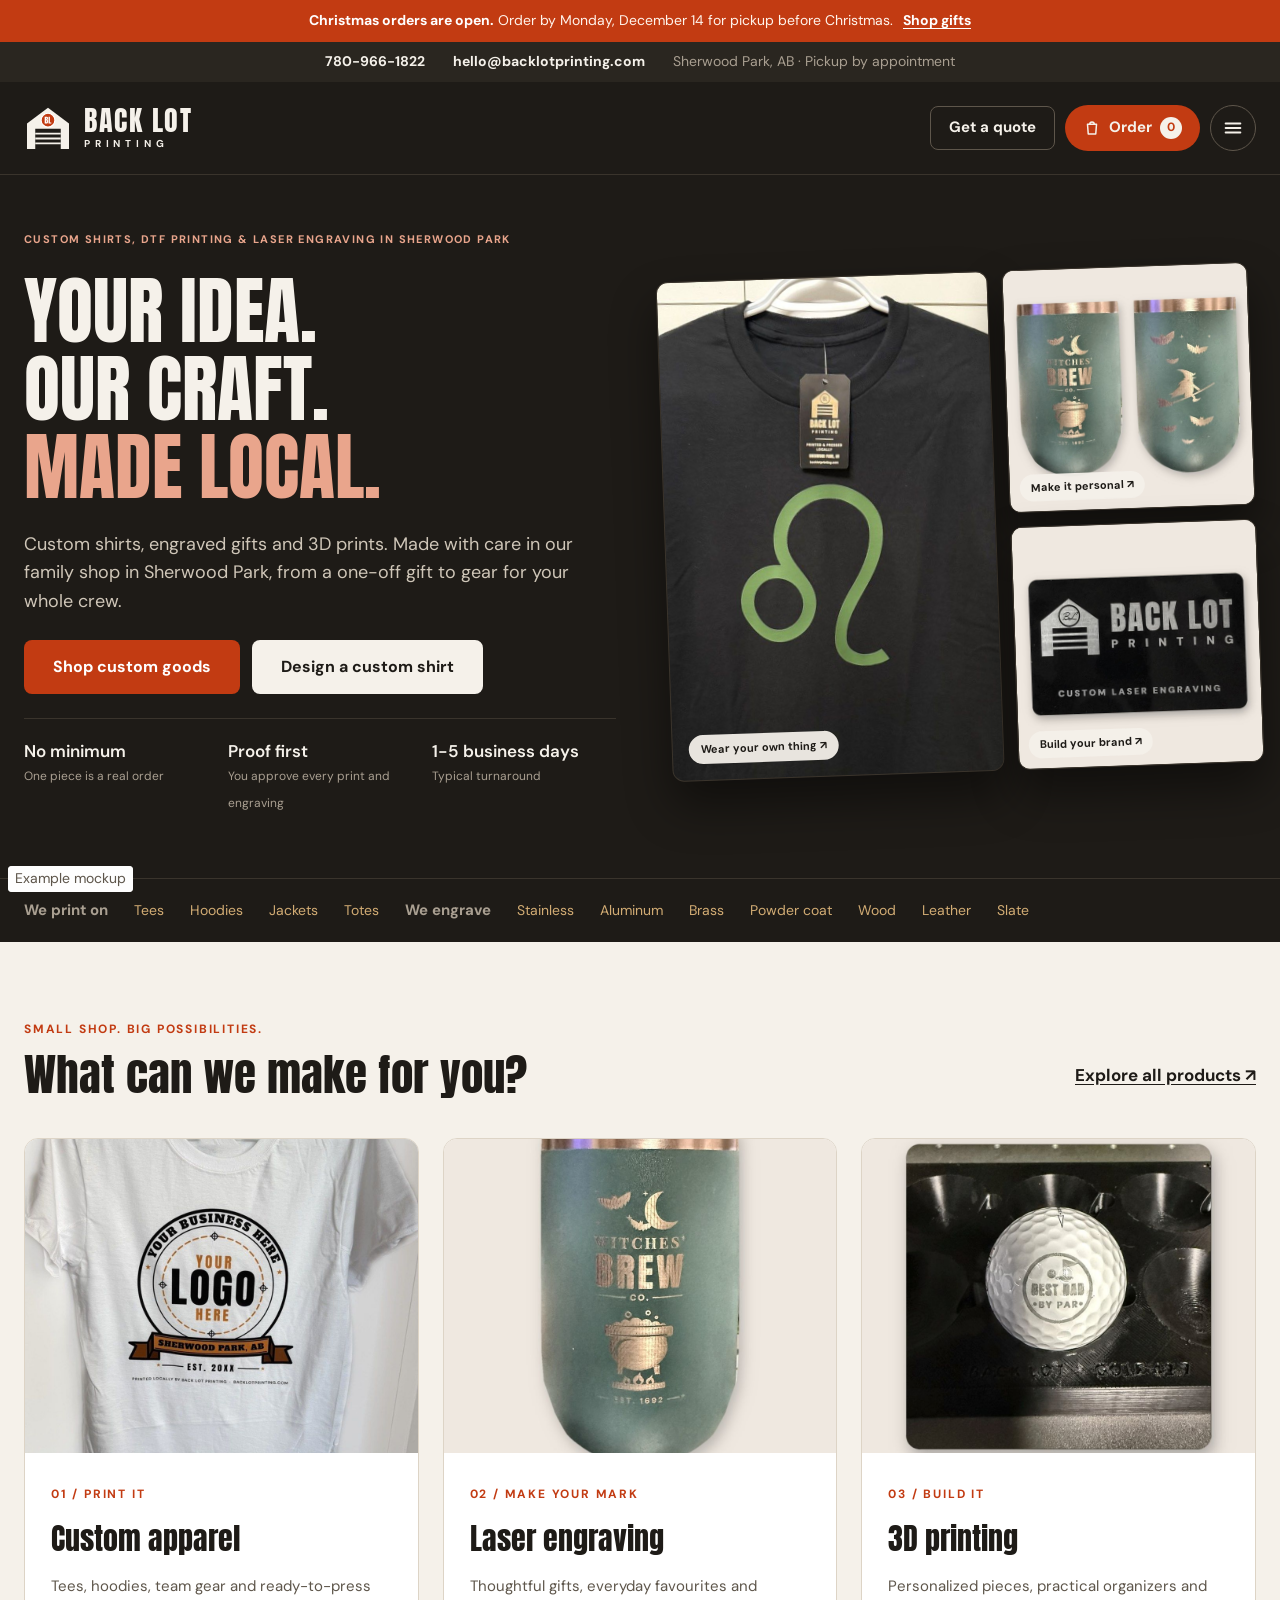
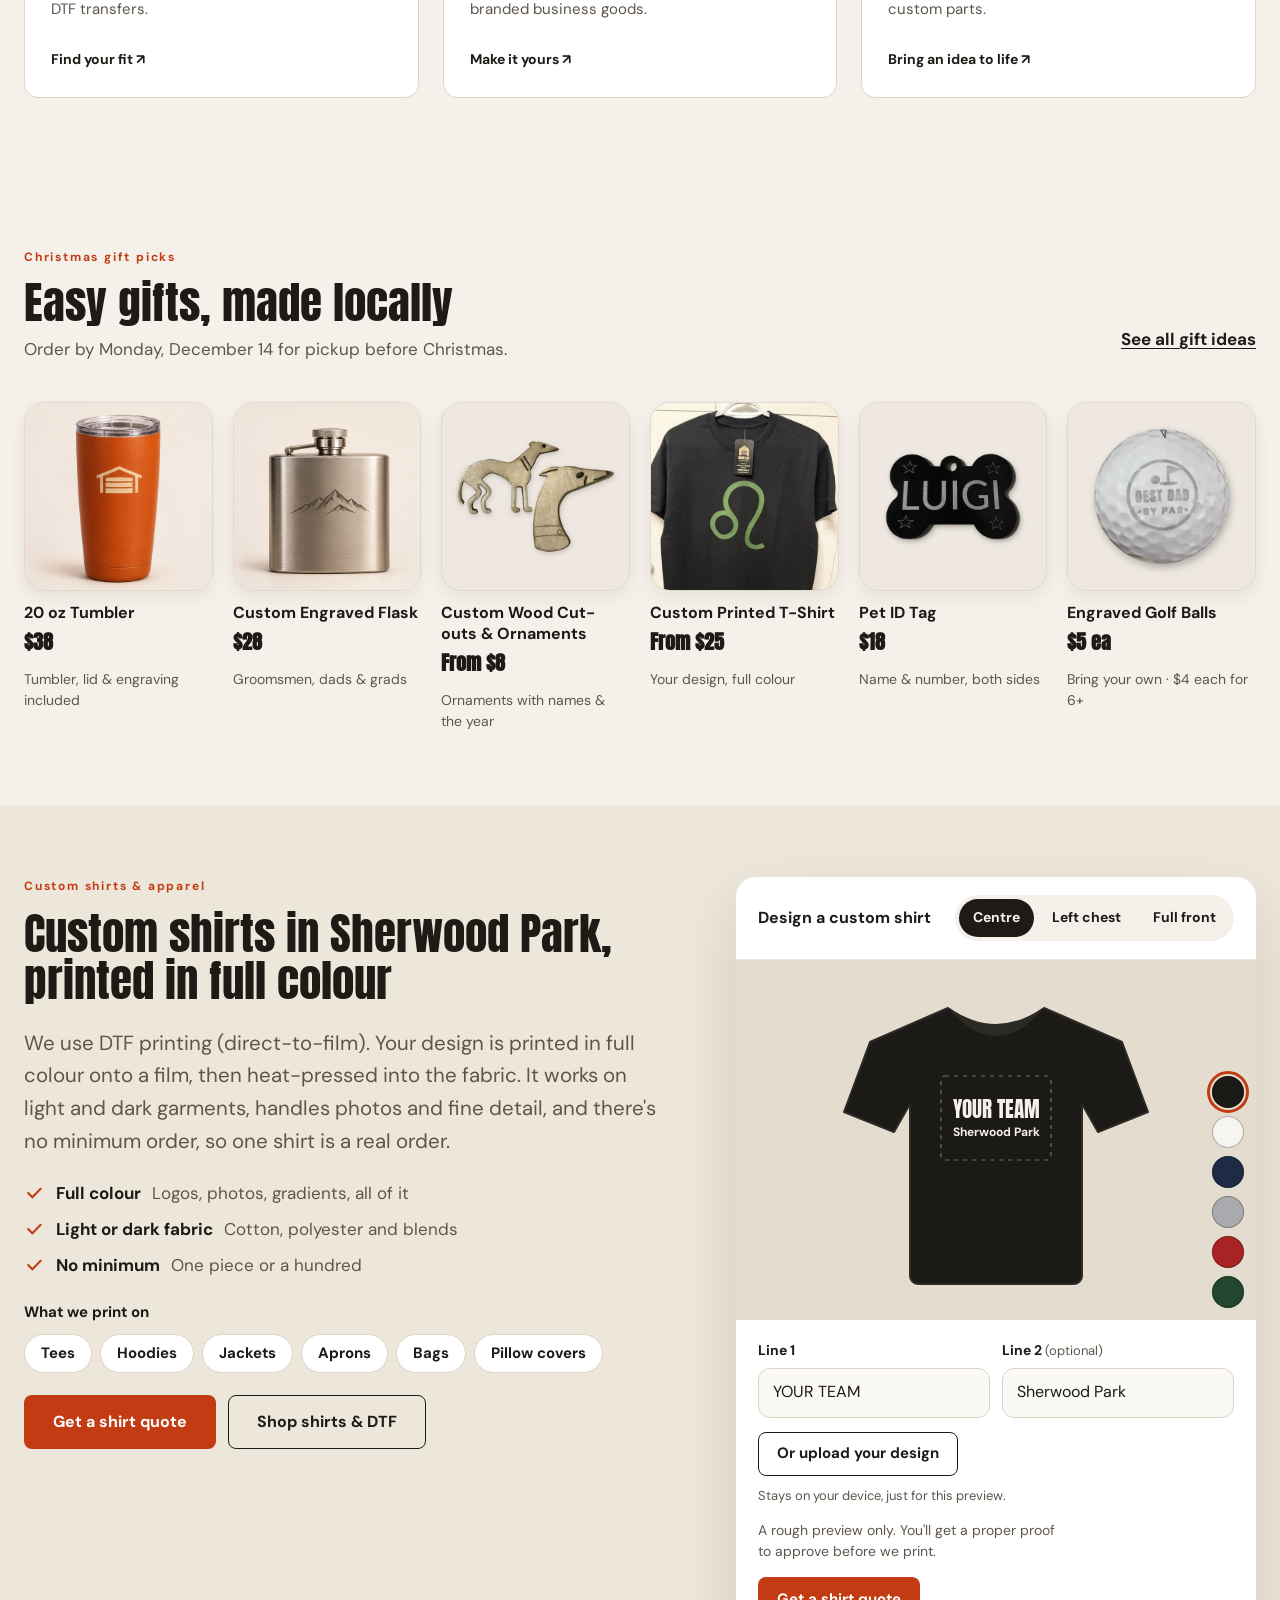
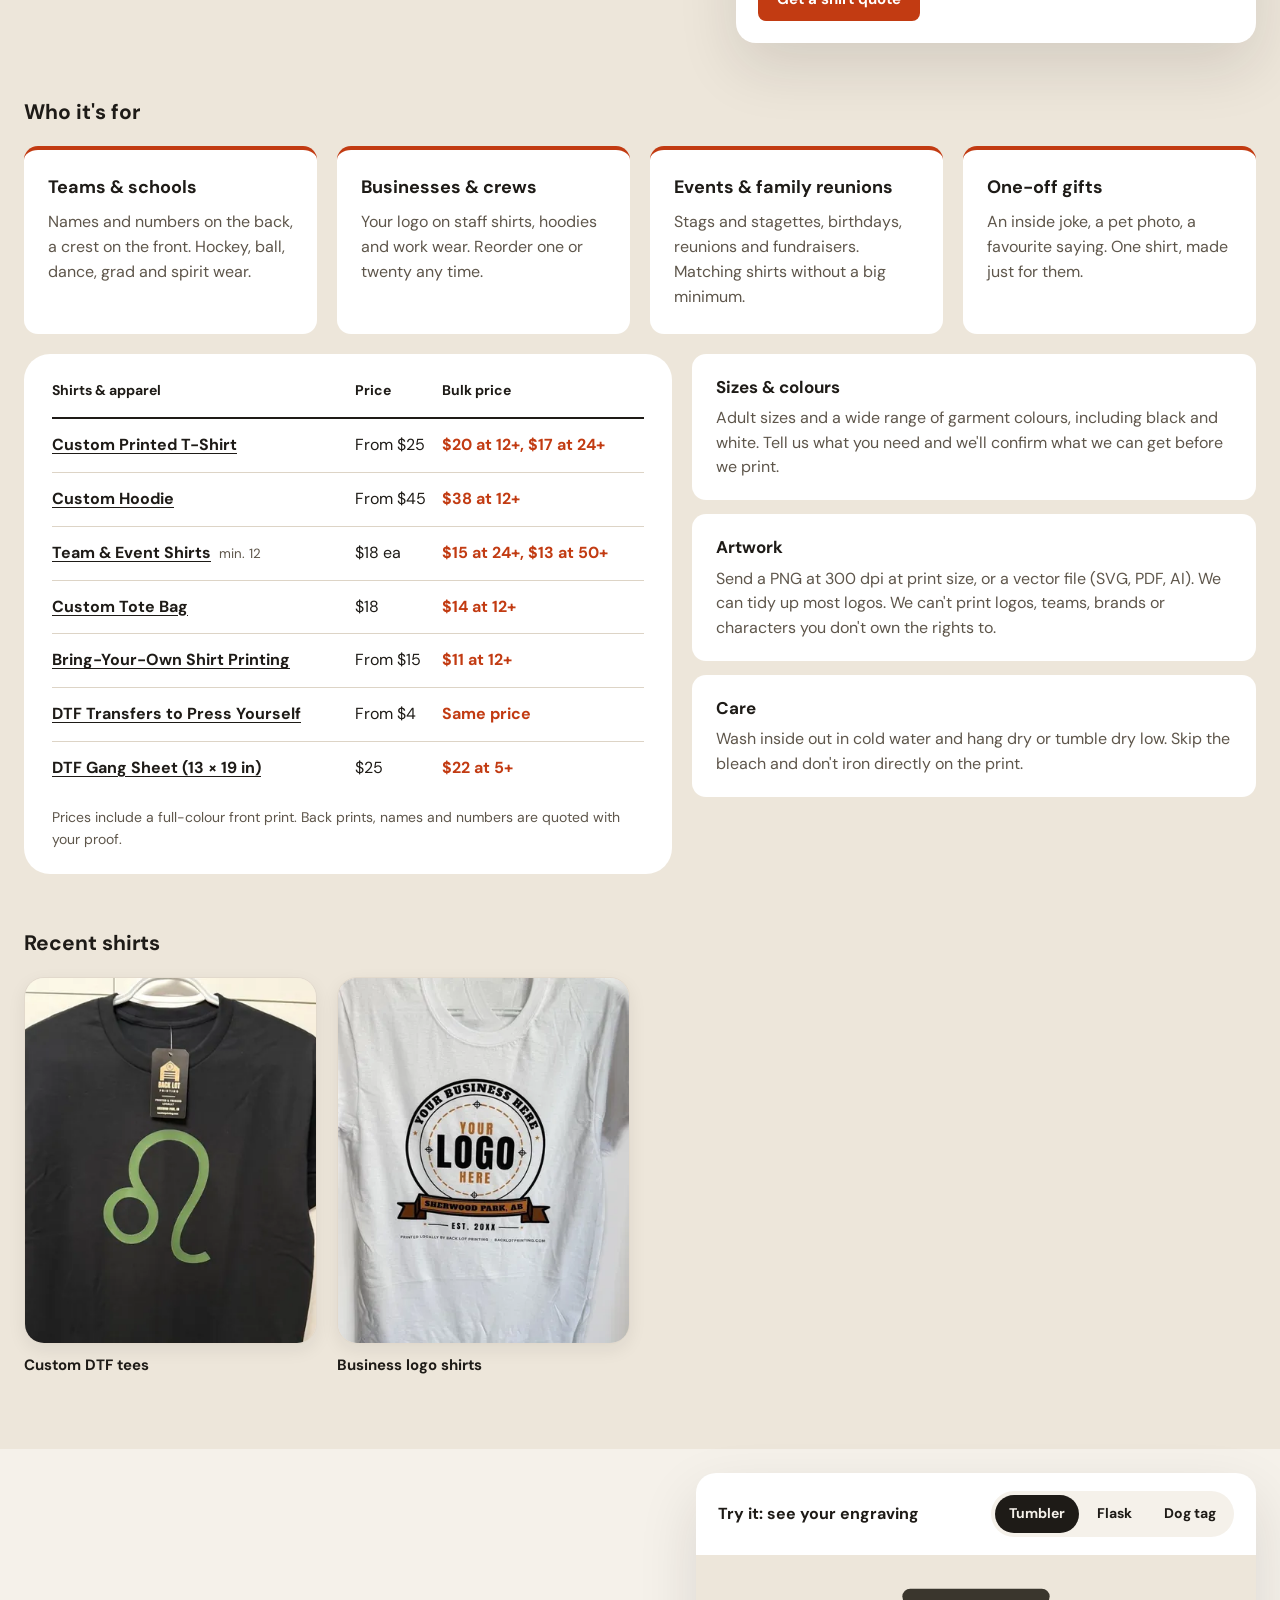
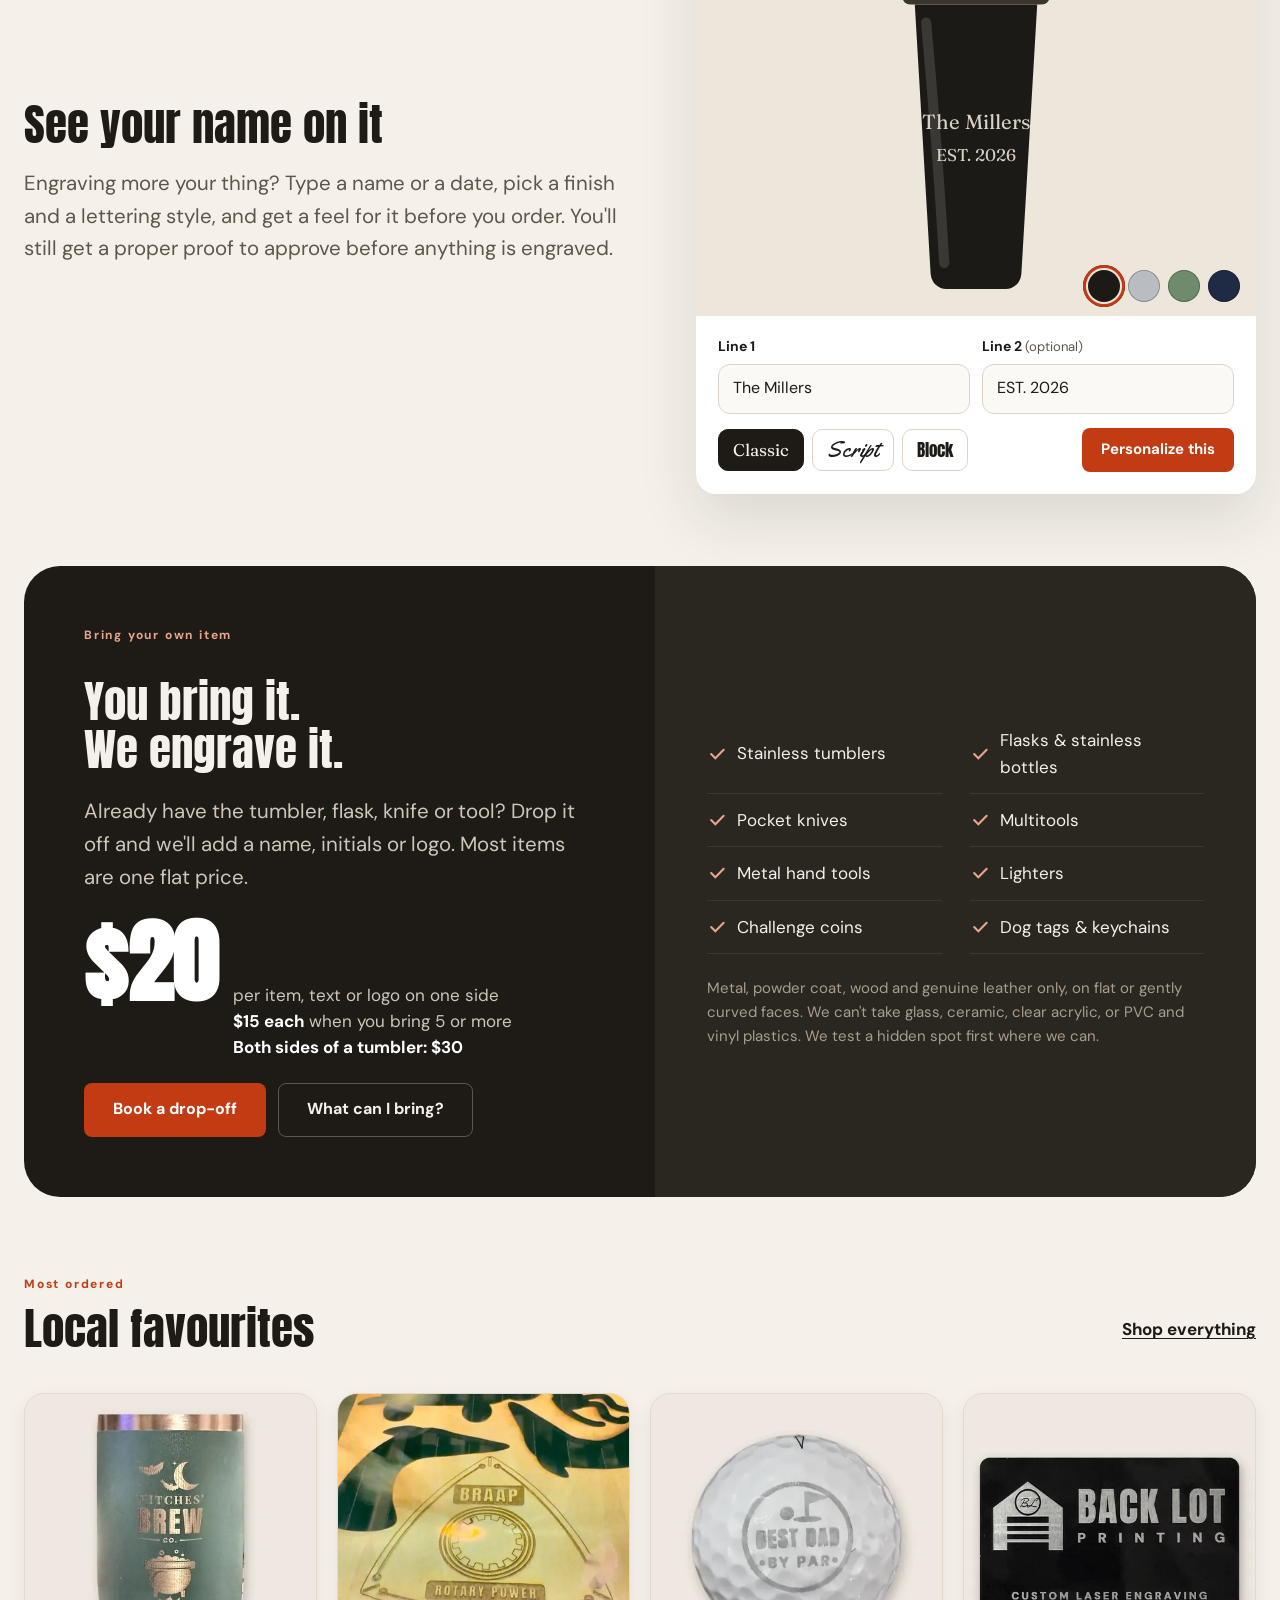
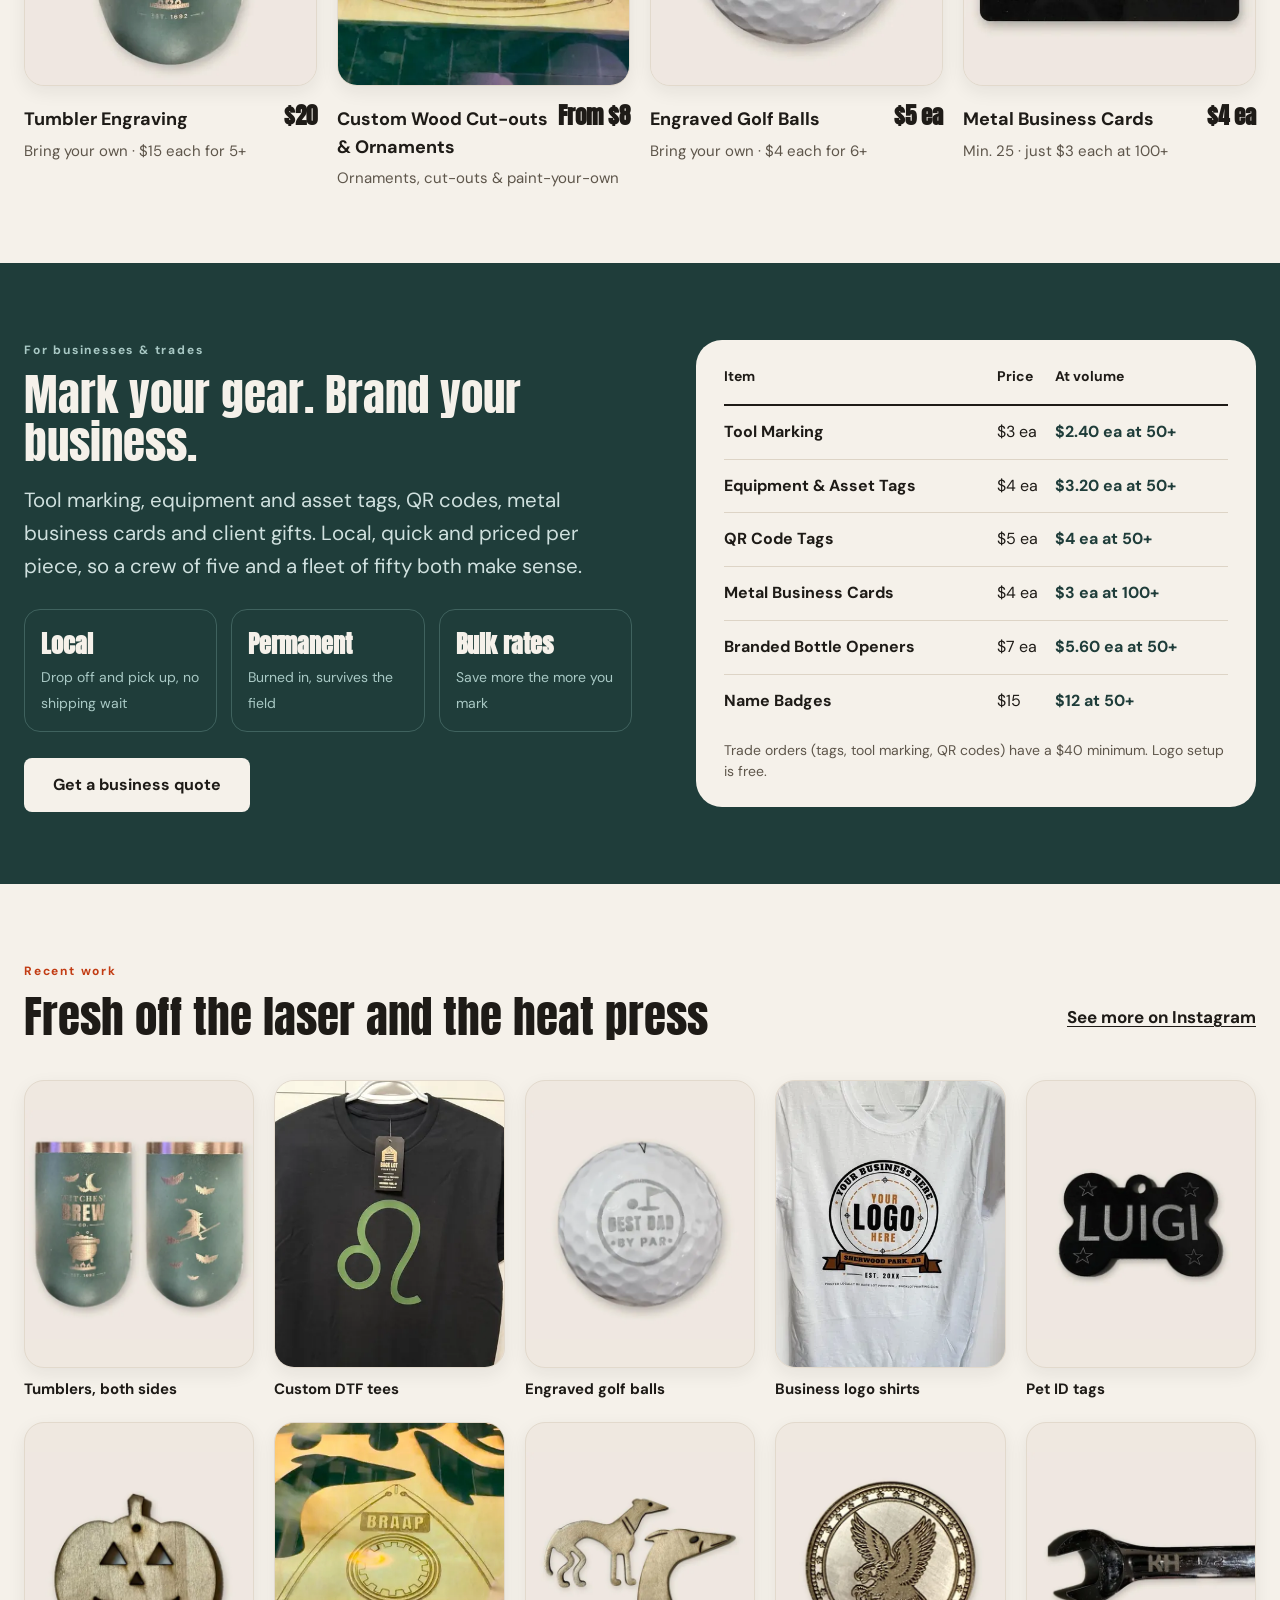
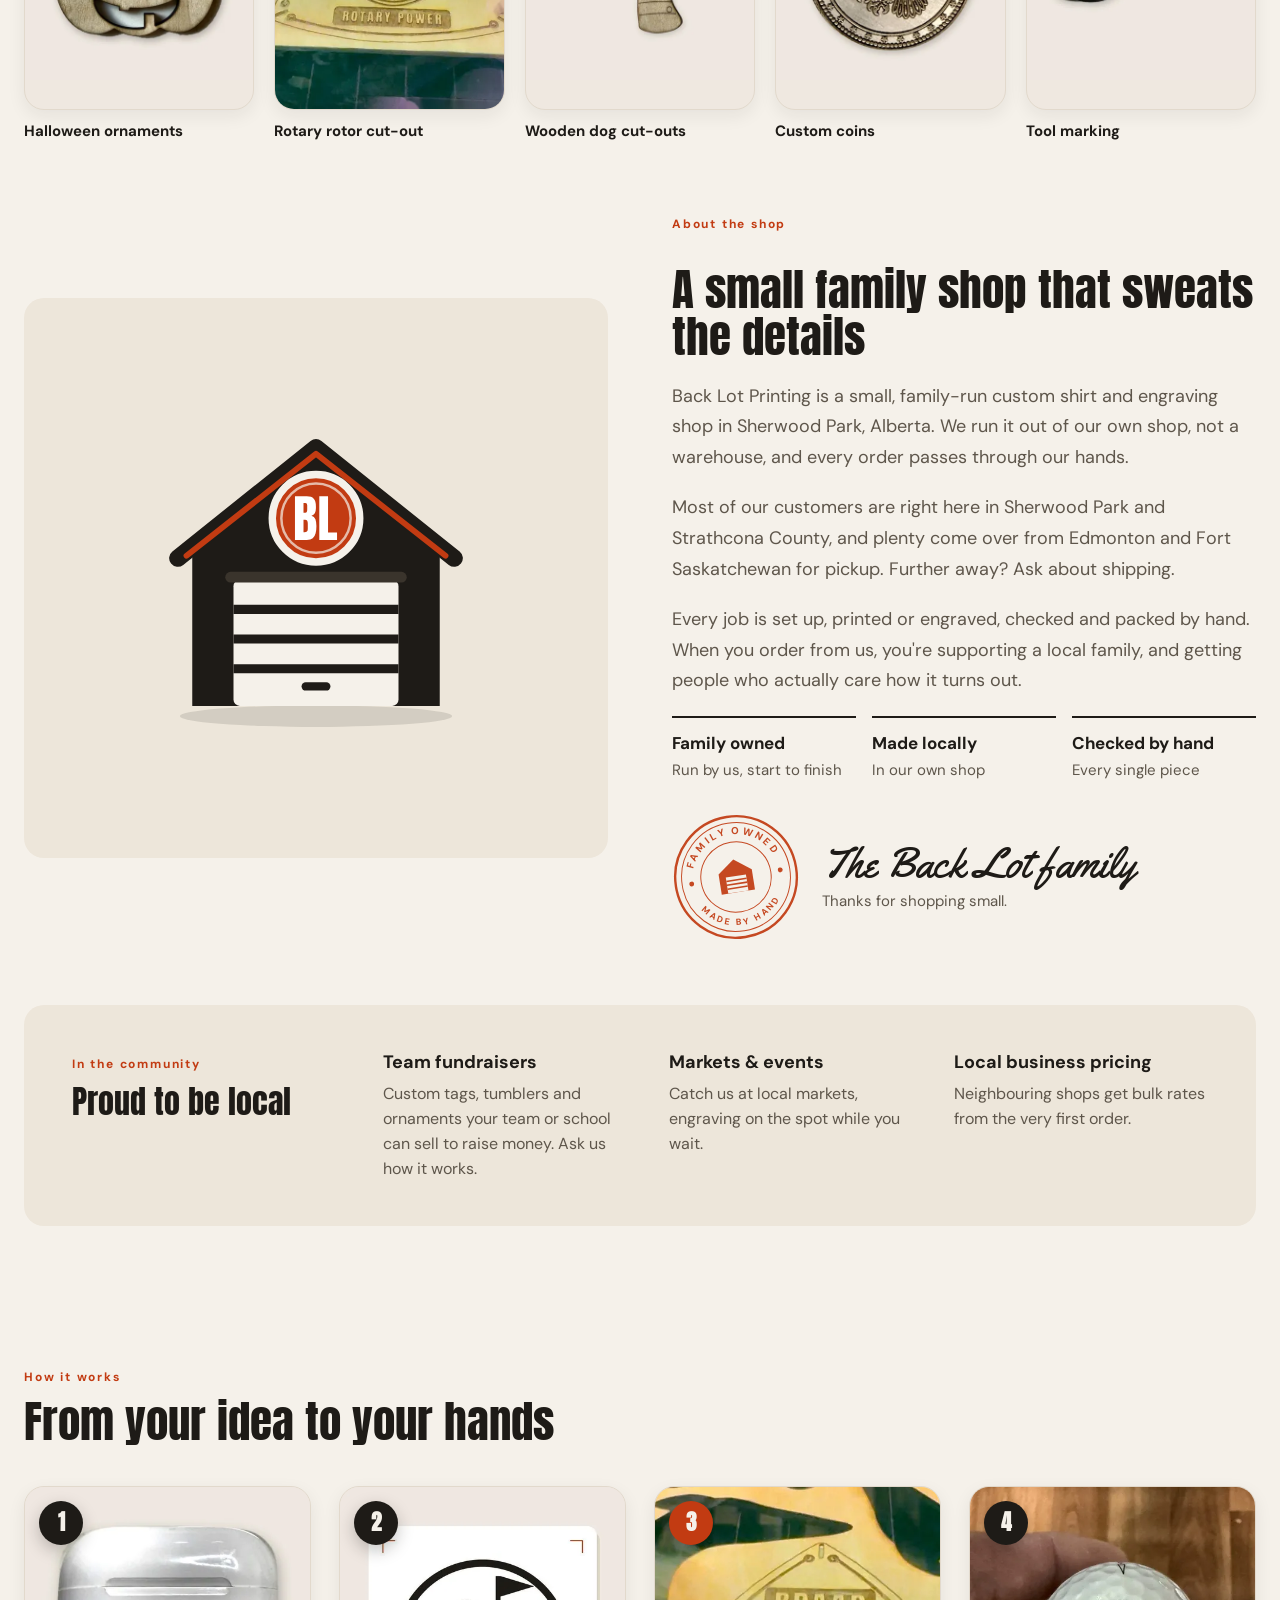
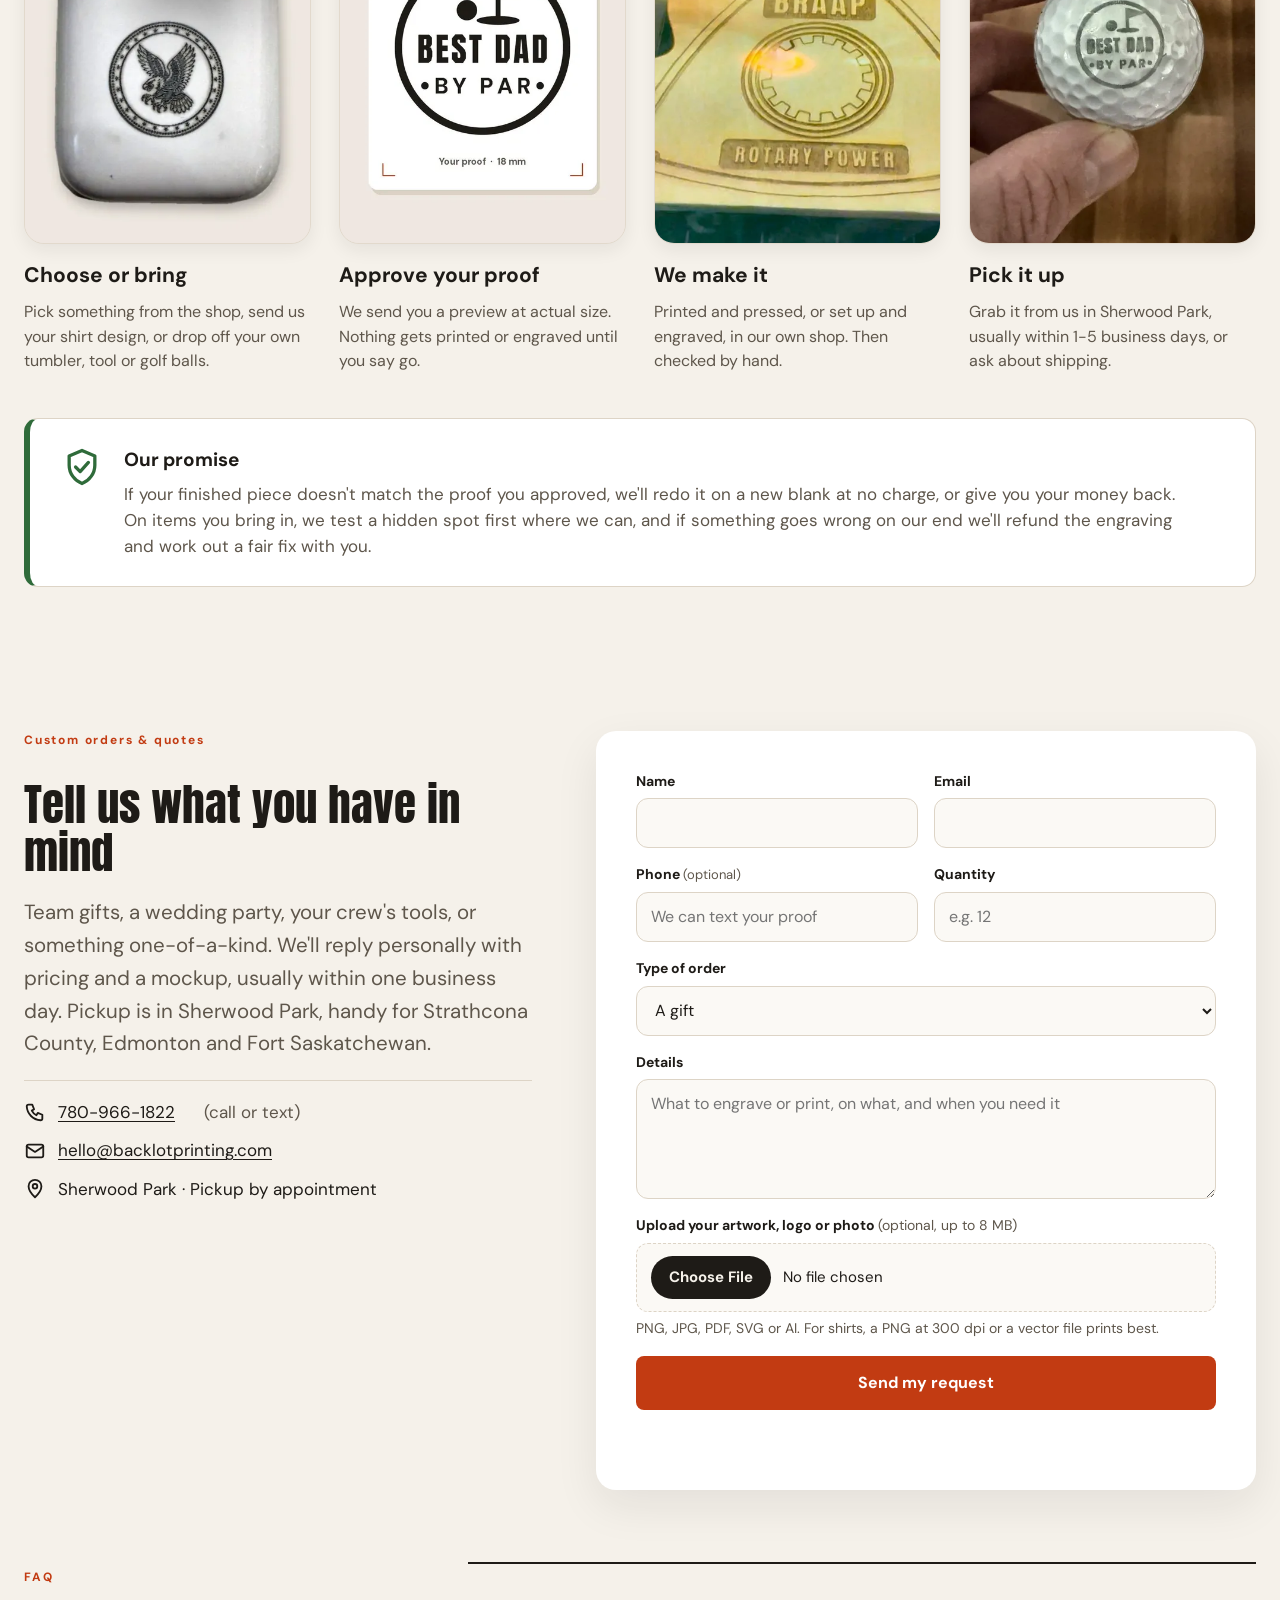
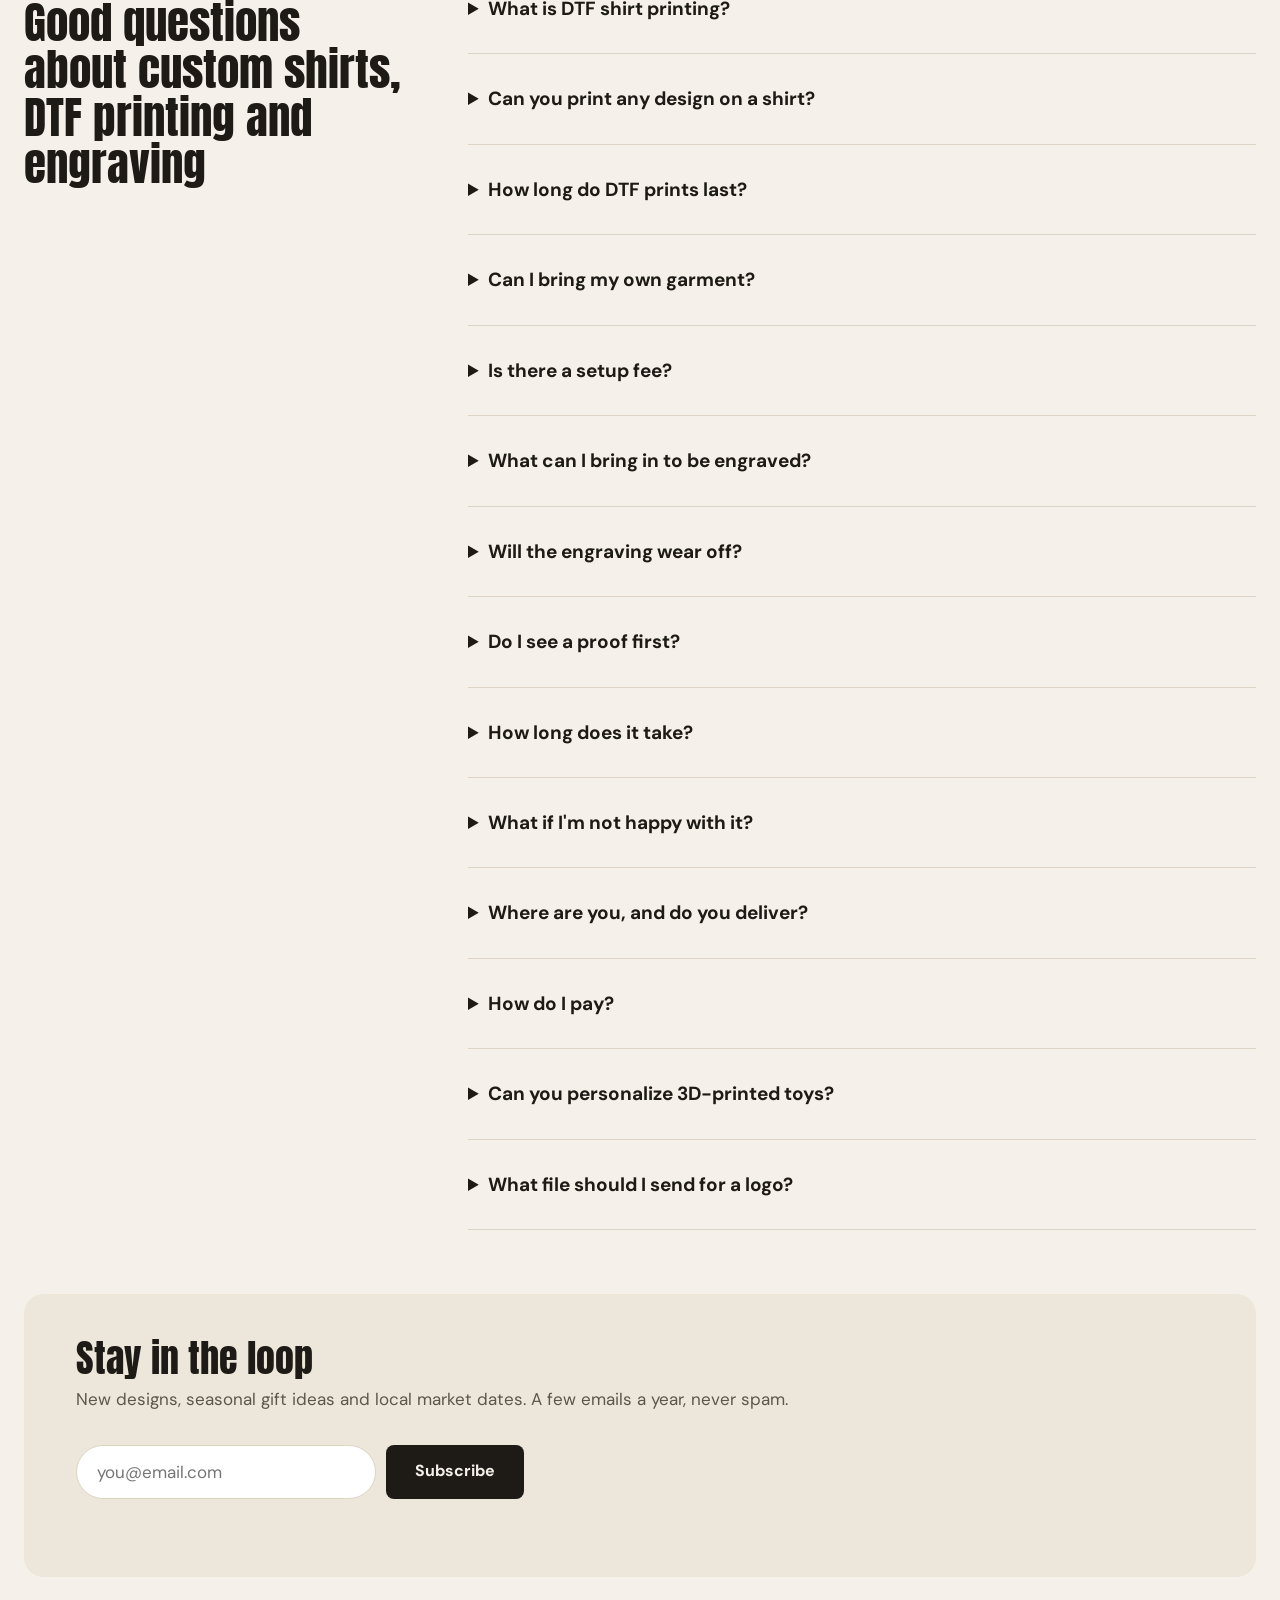
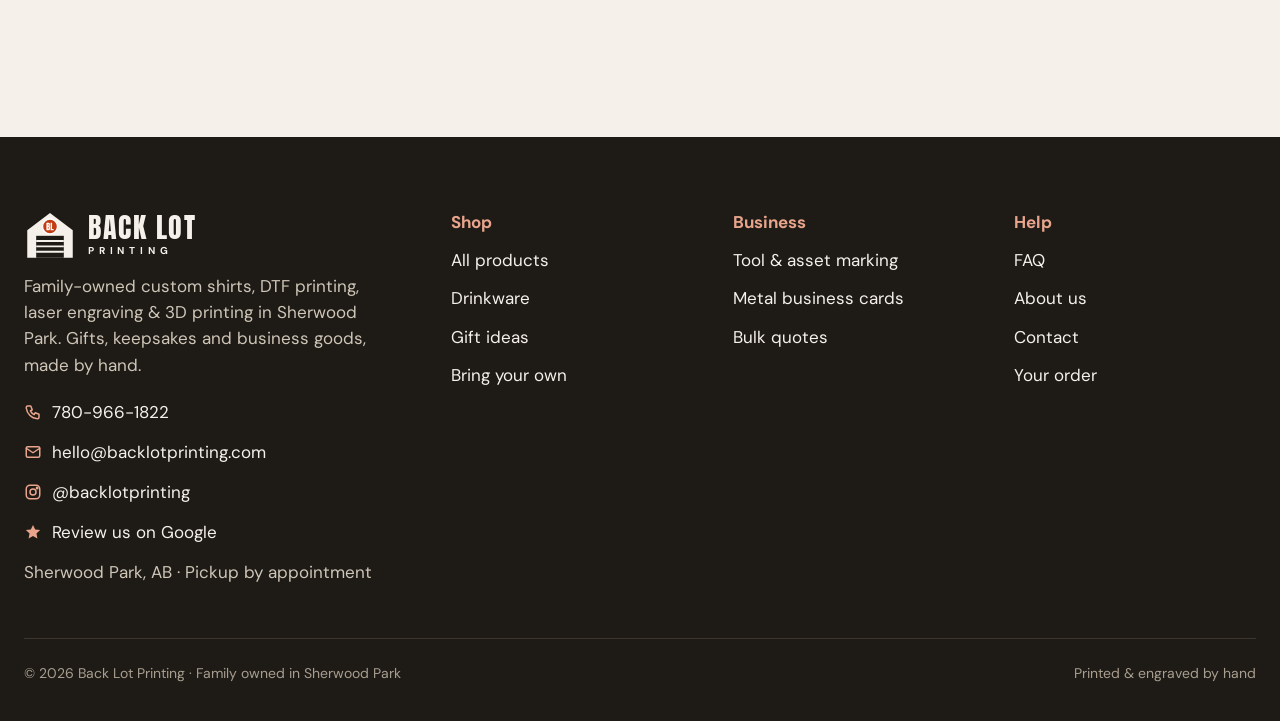
==== commit c6a06c01: "Add files via upload" ====
--- a/index.html
+++ b/index.html
@@ -20,7 +20,7 @@
 <meta property="og:image:height" content="630">
 <meta name="twitter:card" content="summary_large_image">
 <script type="application/ld+json">{"@context":"https://schema.org","@type":"LocalBusiness","@id":"https://backlotprinting.com/#business","name":"Back Lot Printing","url":"https://backlotprinting.com/","description":"Family-run custom shirt and DTF printing, laser engraving and 3D printing in Sherwood Park, Alberta. Custom tees, hoodies and team shirts with no minimum, plus engraved tumblers, pet tags, gifts and metal business cards, with a proof before every job.","logo":"https://backlotprinting.com/favicon-512.png","image":"https://backlotprinting.com/og-image.png","telephone":"+1-780-966-1822","email":"hello@backlotprinting.com","priceRange":"$","address":{"@type":"PostalAddress","addressLocality":"Sherwood Park","addressRegion":"AB","addressCountry":"CA"},"areaServed":[{"@type":"City","name":"Sherwood Park"},{"@type":"AdministrativeArea","name":"Strathcona County"},{"@type":"City","name":"Edmonton"},{"@type":"City","name":"Fort Saskatchewan"}],"knowsAbout":["Custom shirts","DTF printing","Laser engraving","DTF shirt printing","3D printing","Tool marking","Metal business cards"],"sameAs":["https://www.instagram.com/backlotprinting"]}</script>
-<script type="application/ld+json">{"@context": "https://schema.org", "@type": "FAQPage", "mainEntity": [{"@type": "Question", "name": "What is DTF shirt printing?", "acceptedAnswer": {"@type": "Answer", "text": "DTF (direct-to-film) prints your design in full colour onto a special film, then we heat-press it onto the garment. It works on cotton, polyester, blends, canvas and denim, on light or dark colours, so we can do shirts, hoodies, jackets, aprons, bags, pillow covers and more. There is no minimum: one piece is a real order. Wash inside out in cold water and it lasts."}}, {"@type": "Question", "name": "Can you print any design on a shirt?", "acceptedAnswer": {"@type": "Answer", "text": "We print your own artwork, logos you own, names, numbers, photos and text. We can't print sports team logos, brands or characters you don't have the rights to. Send a high-resolution PNG (300 dpi at print size) or a vector file and we'll check it before printing."}}, {"@type": "Question", "name": "How long do DTF prints last?", "acceptedAnswer": {"@type": "Answer", "text": "A DTF print is pressed into the fabric, not stuck on top like an iron-on, so it stretches with the shirt and holds its colour. Looked after properly, it should last as long as the garment does. Wash inside out in cold water, hang dry or tumble dry low, and skip the bleach."}}, {"@type": "Question", "name": "Can I bring my own garment?", "acceptedAnswer": {"@type": "Answer", "text": "Yes. Bring your own tee, hoodie, jacket, apron or tote and we'll press your design on, from $15 for a front print. Cotton, polyester, blends, canvas and denim all work. If we're not sure a fabric will take the heat, we'll tell you before we press it."}}, {"@type": "Question", "name": "Is there a setup fee?", "acceptedAnswer": {"@type": "Answer", "text": "No. There's no setup fee and no minimum order, and you get a proof before we print. If your artwork needs a lot of redrawing we'll let you know the cost first, before any work is done."}}, {"@type": "Question", "name": "What can I bring in to be engraved?", "acceptedAnswer": {"@type": "Answer", "text": "Metal, powder-coated, wood and genuine leather items with a flat or gently curved face — tumblers, flasks, knives, hand tools, lighters and tags — up to about 8.5 × 8.5 inches of engraving area. Most bring-your-own items are $20 for one side, or $15 each when you bring 5 or more. Want a tumbler done on both sides? That's $30. We can't engrave glass, ceramic mugs, clear acrylic, or PVC and vinyl plastics."}}, {"@type": "Question", "name": "Will the engraving wear off?", "acceptedAnswer": {"@type": "Answer", "text": "No. It's burned into the material rather than printed on top, so it won't peel, fade or wash away."}}, {"@type": "Question", "name": "Do I see a proof first?", "acceptedAnswer": {"@type": "Answer", "text": "Always. We send a digital preview showing size and placement, and nothing is engraved until you approve it."}}, {"@type": "Question", "name": "How long does it take?", "acceptedAnswer": {"@type": "Answer", "text": "Most orders take 1–5 business days. Need it sooner? Ask and we'll do our best."}}, {"@type": "Question", "name": "What if I'm not happy with it?", "acceptedAnswer": {"@type": "Answer", "text": "If your finished piece doesn't match the proof you approved, we'll redo it on a new blank at no charge, or give you your money back. On items you bring in, we test a hidden spot first where we can, and if something goes wrong on our end we'll refund the engraving and work out a fair fix with you."}}, {"@type": "Question", "name": "Where are you, and do you deliver?", "acceptedAnswer": {"@type": "Answer", "text": "We're a small shop in Sherwood Park, Alberta, with pickup by appointment. We regularly have customers from Strathcona County, Edmonton and Fort Saskatchewan. Shipping is available on most items, just ask."}}, {"@type": "Question", "name": "How do I pay?", "acceptedAnswer": {"@type": "Answer", "text": "Send your order request and we'll confirm the details and total. You can pay by e-transfer or when you pick up."}}, {"@type": "Question", "name": "Can you personalize 3D-printed toys?", "acceptedAnswer": {"@type": "Answer", "text": "Yes. We print our own toy designs in the colours you pick, then add a name, either printed right into the toy or laser-engraved afterwards. Perfect for birthdays, stocking stuffers and party favours. Toys have small parts and aren't meant for children under 3."}}, {"@type": "Question", "name": "What file should I send for a logo?", "acceptedAnswer": {"@type": "Answer", "text": "Vector files (SVG, PDF, AI) are ideal. A high-resolution PNG works too, and we can clean up most logos for you."}}]}</script>
+<script type="application/ld+json">{"@context": "https://schema.org", "@type": "FAQPage", "mainEntity": [{"@type": "Question", "name": "What is DTF shirt printing?", "acceptedAnswer": {"@type": "Answer", "text": "DTF (direct-to-film) prints your design in full colour onto a special film, then we heat-press it onto the garment. It works on cotton, polyester, blends, canvas and denim, on light or dark colours, so we can do shirts, hoodies, jackets, aprons, bags, pillow covers and more. There is no minimum: one piece is a real order. Wash inside out in cold water and it lasts."}}, {"@type": "Question", "name": "Can you print any design on a shirt?", "acceptedAnswer": {"@type": "Answer", "text": "We print your own artwork, logos you own, names, numbers, photos and text. We can't print sports team logos, brands or characters you don't have the rights to. Send a high-resolution PNG (300 dpi at print size) or a vector file and we'll check it before printing."}}, {"@type": "Question", "name": "How long do DTF prints last?", "acceptedAnswer": {"@type": "Answer", "text": "A DTF print is pressed into the fabric, not stuck on top like an iron-on, so it stretches with the shirt and holds its colour. Looked after properly, it should last as long as the garment does. Wash inside out in cold water, hang dry or tumble dry low, and skip the bleach."}}, {"@type": "Question", "name": "Can I bring my own garment?", "acceptedAnswer": {"@type": "Answer", "text": "Yes. Bring your own tee, hoodie, jacket, apron or tote and we'll press your design on, from $15 for a front print. Cotton, polyester, blends, canvas and denim all work. If we're not sure a fabric will take the heat, we'll tell you before we press it."}}, {"@type": "Question", "name": "Is there a setup fee?", "acceptedAnswer": {"@type": "Answer", "text": "No. There's no setup fee and no minimum order, and you get a proof before we print. If your artwork needs a lot of redrawing we'll let you know the cost first, before any work is done."}}, {"@type": "Question", "name": "What can I bring in to be engraved?", "acceptedAnswer": {"@type": "Answer", "text": "Metal, powder-coated, wood and genuine leather items with a flat or gently curved face: tumblers, flasks, knives, hand tools, lighters and tags, up to about 8.5 × 8.5 inches of engraving area. Most bring-your-own items are $20 for one side, or $15 each when you bring 5 or more. Want a tumbler done on both sides? That's $30. We can't engrave glass, ceramic mugs, clear acrylic, or PVC and vinyl plastics."}}, {"@type": "Question", "name": "Will the engraving wear off?", "acceptedAnswer": {"@type": "Answer", "text": "No. It's burned into the material rather than printed on top, so it won't peel, fade or wash away."}}, {"@type": "Question", "name": "Do I see a proof first?", "acceptedAnswer": {"@type": "Answer", "text": "Always. We send a digital preview showing size and placement, and nothing is engraved until you approve it."}}, {"@type": "Question", "name": "How long does it take?", "acceptedAnswer": {"@type": "Answer", "text": "Most orders take 1-5 business days. Need it sooner? Ask and we'll do our best."}}, {"@type": "Question", "name": "What if I'm not happy with it?", "acceptedAnswer": {"@type": "Answer", "text": "If your finished piece doesn't match the proof you approved, we'll redo it on a new blank at no charge, or give you your money back. On items you bring in, we test a hidden spot first where we can, and if something goes wrong on our end we'll refund the engraving and work out a fair fix with you."}}, {"@type": "Question", "name": "Where are you, and do you deliver?", "acceptedAnswer": {"@type": "Answer", "text": "We're a small shop in Sherwood Park, Alberta, with pickup by appointment. We regularly have customers from Strathcona County, Edmonton and Fort Saskatchewan. Shipping is available on most items, just ask."}}, {"@type": "Question", "name": "How do I pay?", "acceptedAnswer": {"@type": "Answer", "text": "Send your order request and we'll confirm the details and total. You can pay by e-transfer or when you pick up."}}, {"@type": "Question", "name": "Can you personalize 3D-printed toys?", "acceptedAnswer": {"@type": "Answer", "text": "Yes. We print our own toy designs in the colours you pick, then add a name, either printed right into the toy or laser-engraved afterwards. Perfect for birthdays, stocking stuffers and party favours. Toys have small parts and aren't meant for children under 3."}}, {"@type": "Question", "name": "What file should I send for a logo?", "acceptedAnswer": {"@type": "Answer", "text": "Vector files (SVG, PDF, AI) are ideal. A high-resolution PNG works too, and we can clean up most logos for you."}}]}</script>
 <link rel="preconnect" href="https://fonts.googleapis.com">
 <link rel="preconnect" href="https://fonts.gstatic.com" crossorigin>
 <link href="https://fonts.googleapis.com/css2?family=Anton&family=DM+Sans:opsz,wght@9..40,400;9..40,500;9..40,700&family=Fraunces:opsz,wght@9..144,500..700&family=Yellowtail&display=swap" rel="stylesheet">
@@ -67,7 +67,7 @@
     <div class="hero-copy">
       <p class="hero-kicker">Custom shirts, DTF printing &amp; laser engraving in <span data-cfg="town">Sherwood Park</span></p>
       <h1 class="h1 brand-headline">YOUR IDEA.<br>OUR CRAFT.<br><em>MADE LOCAL.</em></h1>
-      <p class="lede">Custom shirts, engraved gifts and 3D prints. Made with care in our family shop in Sherwood Park—from a one-off gift to gear for your whole crew.</p>
+      <p class="lede">Custom shirts, engraved gifts and 3D prints. Made with care in our family shop in Sherwood Park, from a one-off gift to gear for your whole crew.</p>
       <div class="hero-actions">
         <a class="btn btn-accent" href="shop.html">Shop custom goods</a>
         <a class="btn btn-light" href="#shirt-preview">Design a custom shirt</a>
@@ -76,7 +76,7 @@
       <div class="hero-facts">
         <div><b>No minimum</b><span>One piece is a real order</span></div>
         <div><b>Proof first</b><span>You approve every print and engraving</span></div>
-        <div><b data-cfg="turnaround">1–5 business days</b><span>Typical turnaround</span></div>
+        <div><b>1-5 business days</b><span>Typical turnaround</span></div>
       </div>
     </div>
     <div class="hero-shots feature-mosaic">
@@ -199,7 +199,7 @@
       <div class="price-table price-table--light">
         <table>
           <thead><tr><th scope="col">Shirts &amp; apparel</th><th scope="col">Price</th><th scope="col">Bulk price</th></tr></thead>
-          <tbody id="apparel-rows"><tr><td><a href="shop.html?item=s1">Custom Printed T-Shirt</a></td><td>From $25</td><td>$20 at 12+, $17 at 24+</td></tr><tr><td><a href="shop.html?item=s4">Custom Hoodie</a></td><td>From $45</td><td>$38 at 12+</td></tr><tr><td><a href="shop.html?item=s3">Team &amp; Event Shirts</a> <small>min. 12</small></td><td>$18 ea</td><td>$15 at 24+, $13 at 50+</td></tr><tr><td><a href="shop.html?item=s5">Custom Tote Bag</a></td><td>$18</td><td>$14 at 12+</td></tr><tr><td><a href="shop.html?item=s2">Shirt Printing — Bring Your Own</a></td><td>From $15</td><td>$11 at 12+</td></tr><tr><td><a href="shop.html?item=s6">DTF Transfers — Press Them Yourself</a></td><td>From $4</td><td>—</td></tr><tr><td><a href="shop.html?item=s7">DTF Gang Sheet (13 × 19 in)</a></td><td>$25</td><td>$22 at 5+</td></tr></tbody>
+          <tbody id="apparel-rows"><tr><td><a href="shop.html?item=s1">Custom Printed T-Shirt</a></td><td>From $25</td><td>$20 at 12+, $17 at 24+</td></tr><tr><td><a href="shop.html?item=s4">Custom Hoodie</a></td><td>From $45</td><td>$38 at 12+</td></tr><tr><td><a href="shop.html?item=s3">Team &amp; Event Shirts</a> <small>min. 12</small></td><td>$18 ea</td><td>$15 at 24+, $13 at 50+</td></tr><tr><td><a href="shop.html?item=s5">Custom Tote Bag</a></td><td>$18</td><td>$14 at 12+</td></tr><tr><td><a href="shop.html?item=s2">Bring-Your-Own Shirt Printing</a></td><td>From $15</td><td>$11 at 12+</td></tr><tr><td><a href="shop.html?item=s6">DTF Transfers to Press Yourself</a></td><td>From $4</td><td>Same price</td></tr><tr><td><a href="shop.html?item=s7">DTF Gang Sheet (13 × 19 in)</a></td><td>$25</td><td>$22 at 5+</td></tr></tbody>
         </table>
         <p>Prices include a full-colour front print. Back prints, names and numbers are quoted with your proof.</p>
       </div>
@@ -235,7 +235,7 @@
     </div>
     <div class="try" aria-labelledby="try-title">
       <div class="try-head">
-        <strong id="try-title">Try it — see your engraving</strong>
+        <strong id="try-title">Try it: see your engraving</strong>
         <div class="seg" role="group" aria-label="Product">
           <button type="button" data-prod="tumbler" aria-pressed="true">Tumbler</button>
           <button type="button" data-prod="flask" aria-pressed="false">Flask</button>
@@ -472,7 +472,7 @@
       <li>
         <figure><img src="images/step-4-pickup.jpg" srcset="images/w/step-4-pickup-480.webp 480w, images/w/step-4-pickup-800.webp 800w" sizes="(max-width: 560px) 92vw, (max-width: 1100px) 46vw, 290px" alt="The finished golf ball held in a hand" width="800" height="1000" loading="lazy" decoding="async"></figure>
         <h3 class="h3">Pick it up</h3>
-        <p>Grab it from us in Sherwood Park, usually within <span data-cfg="turnaround">1–5 business days</span>, or ask about shipping.</p>
+        <p>Grab it from us in Sherwood Park, usually within <span>1-5 business days</span>, or ask about shipping.</p>
       </li>
     </ol>
     <div class="promise">
@@ -536,10 +536,10 @@
     <details><summary>How long do DTF prints last?</summary><p>A DTF print is pressed into the fabric, not stuck on top like an iron-on, so it stretches with the shirt and holds its colour. Looked after properly, it should last as long as the garment does. Wash inside out in cold water, hang dry or tumble dry low, and skip the bleach.</p></details>
     <details><summary>Can I bring my own garment?</summary><p>Yes. Bring your own tee, hoodie, jacket, apron or tote and we'll press your design on, from $15 for a front print. Cotton, polyester, blends, canvas and denim all work. If we're not sure a fabric will take the heat, we'll tell you before we press it.</p></details>
     <details><summary>Is there a setup fee?</summary><p>No. There's no setup fee and no minimum order, and you get a proof before we print. If your artwork needs a lot of redrawing we'll let you know the cost first, before any work is done.</p></details>
-    <details><summary>What can I bring in to be engraved?</summary><p>Metal, powder-coated, wood and genuine leather items with a flat or gently curved face — tumblers, flasks, knives, hand tools, lighters and tags — up to about 8.5 × 8.5 inches of engraving area. Most bring-your-own items are $20 for one side, or $15 each when you bring 5 or more. Want a tumbler done on both sides? That's $30. We can't engrave glass, ceramic mugs, clear acrylic, or PVC and vinyl plastics.</p></details>
+    <details><summary>What can I bring in to be engraved?</summary><p>Metal, powder-coated, wood and genuine leather items with a flat or gently curved face: tumblers, flasks, knives, hand tools, lighters and tags, up to about 8.5 × 8.5 inches of engraving area. Most bring-your-own items are $20 for one side, or $15 each when you bring 5 or more. Want a tumbler done on both sides? That's $30. We can't engrave glass, ceramic mugs, clear acrylic, or PVC and vinyl plastics.</p></details>
     <details><summary>Will the engraving wear off?</summary><p>No. It's burned into the material rather than printed on top, so it won't peel, fade or wash away.</p></details>
     <details><summary>Do I see a proof first?</summary><p>Always. We send a digital preview showing size and placement, and nothing is engraved until you approve it.</p></details>
-    <details><summary>How long does it take?</summary><p>Most orders take <span data-cfg="turnaround">1–5 business days</span>. Need it sooner? Ask and we'll do our best.</p></details>
+    <details><summary>How long does it take?</summary><p>Most orders take <span>1-5 business days</span>. Need it sooner? Ask and we'll do our best.</p></details>
     <details><summary>What if I'm not happy with it?</summary><p>If your finished piece doesn't match the proof you approved, we'll redo it on a new blank at no charge, or give you your money back. On items you bring in, we test a hidden spot first where we can, and if something goes wrong on our end we'll refund the engraving and work out a fair fix with you.</p></details>
     <details><summary>Where are you, and do you deliver?</summary><p>We're a small shop in Sherwood Park, Alberta, with pickup by appointment. We regularly have customers from Strathcona County, Edmonton and Fort Saskatchewan. Shipping is available on most items, just ask.</p></details>
     <details><summary>How do I pay?</summary><p>Send your order request and we'll confirm the details and total. You can pay by e-transfer or when you pick up.</p></details>
@@ -606,7 +606,7 @@
     var low = pool.reduce(function (a, p) { return p.price < a.price ? p : a; });
     var label = (BL.CATS.find(function (x) { return x.id === c; }) || {}).label || c;
     var withPhoto = items.find(function (p) { return p.img; });
-    html += '<a class="cat" href="shop.html?cat=' + c + '"><span class="cat-art" style="background:' + catBg[c] + '">' + (withPhoto ? BL.art(withPhoto, label + ' — engraved example') : BL.iconSVG(catArt[c])) + '</span>' +
+    html += '<a class="cat" href="shop.html?cat=' + c + '"><span class="cat-art" style="background:' + catBg[c] + '">' + (withPhoto ? BL.art(withPhoto, label + ', engraved example') : BL.iconSVG(catArt[c])) + '</span>' +
       '<span class="cat-text"><b>' + BL.esc(label) + '</b><span>' + catBlurb[c] + '</span><em>From ' + BL.priceLabel(low).replace(/^From /, '') + '</em></span></a>';
   });
   var catsEl = document.getElementById('cats'); if (catsEl) catsEl.innerHTML = html;
@@ -658,7 +658,7 @@
   /* Apparel price table */
   var apIds = ['s1', 's4', 's3', 's5', 's2', 's6', 's7'];
   document.getElementById('apparel-rows').innerHTML = apIds.map(byId).filter(Boolean).map(function (p) {
-    var vol = p.tiers && p.tiers.length ? p.tiers.map(function (x) { return BL.money(x[1]) + ' at ' + x[0] + '+'; }).join(', ') : '—';
+    var vol = p.tiers && p.tiers.length ? p.tiers.map(function (x) { return BL.money(x[1]) + ' at ' + x[0] + '+'; }).join(', ') : 'Same price';
     return '<tr><td><a href="shop.html?item=' + p.id + '">' + BL.esc(p.name) + '</a>' + (p.min ? ' <small>min. ' + p.min + '</small>' : '') + '</td><td>' + BL.priceLabel(p) + '</td><td>' + vol + '</td></tr>';
   }).join('');
 
@@ -715,14 +715,14 @@
   /* Business price table */
   var bizIds = ['b3', 'b2', 'b4', 'b1', 'b6', 'b5'];
   document.getElementById('biz-rows').innerHTML = bizIds.map(byId).filter(Boolean).map(function (p) {
-    var vol = p.tiers && p.tiers.length ? BL.money(p.tiers[p.tiers.length - 1][1]) + (p.unit === 'ea' ? ' ea' : '') + ' at ' + p.tiers[p.tiers.length - 1][0] + '+' : '—';
+    var vol = p.tiers && p.tiers.length ? BL.money(p.tiers[p.tiers.length - 1][1]) + (p.unit === 'ea' ? ' ea' : '') + ' at ' + p.tiers[p.tiers.length - 1][0] + '+' : 'Same price';
     return '<tr><td>' + BL.esc(p.name) + '</td><td>' + BL.priceLabel(p) + '</td><td>' + vol + '</td></tr>';
   }).join('');
 
   /* Live preview */
   var FINISHES = [['#1B1A17', '#3A362D', '#D9D2C4'], ['#B9BCC0', '#8E9196', '#2A2620'], ['#6E8B6B', '#4E664C', '#F5F1EA'], ['#1F2A44', '#141C30', '#E6E1D6']];
   var FONTS = [["Fraunces, Georgia, serif", 0.52, 30], ["Yellowtail, cursive", 0.46, 38], ["Anton, Impact, sans-serif", 0.46, 34]];
-  var PRODUCTS = { tumbler: ['d1', 'Personalize this'], flask: ['d2', 'Order this flask — ' + BL.priceLabel(byId('d2') || { price: 28 })], tag: ['t1', 'Order this tag — ' + BL.priceLabel(byId('t1') || { price: 15 })] };
+  var PRODUCTS = { tumbler: ['d1', 'Personalize this'], flask: ['d2', 'Order this flask: ' + BL.priceLabel(byId('d2') || { price: 28 })], tag: ['t1', 'Order this tag: ' + BL.priceLabel(byId('t1') || { price: 15 })] };
   var state = { prod: 'tumbler', fin: 0, font: 0 };
   var in1 = document.getElementById('try-in1'), in2 = document.getElementById('try-in2');
   var l1 = document.getElementById('try-l1'), l2 = document.getElementById('try-l2');
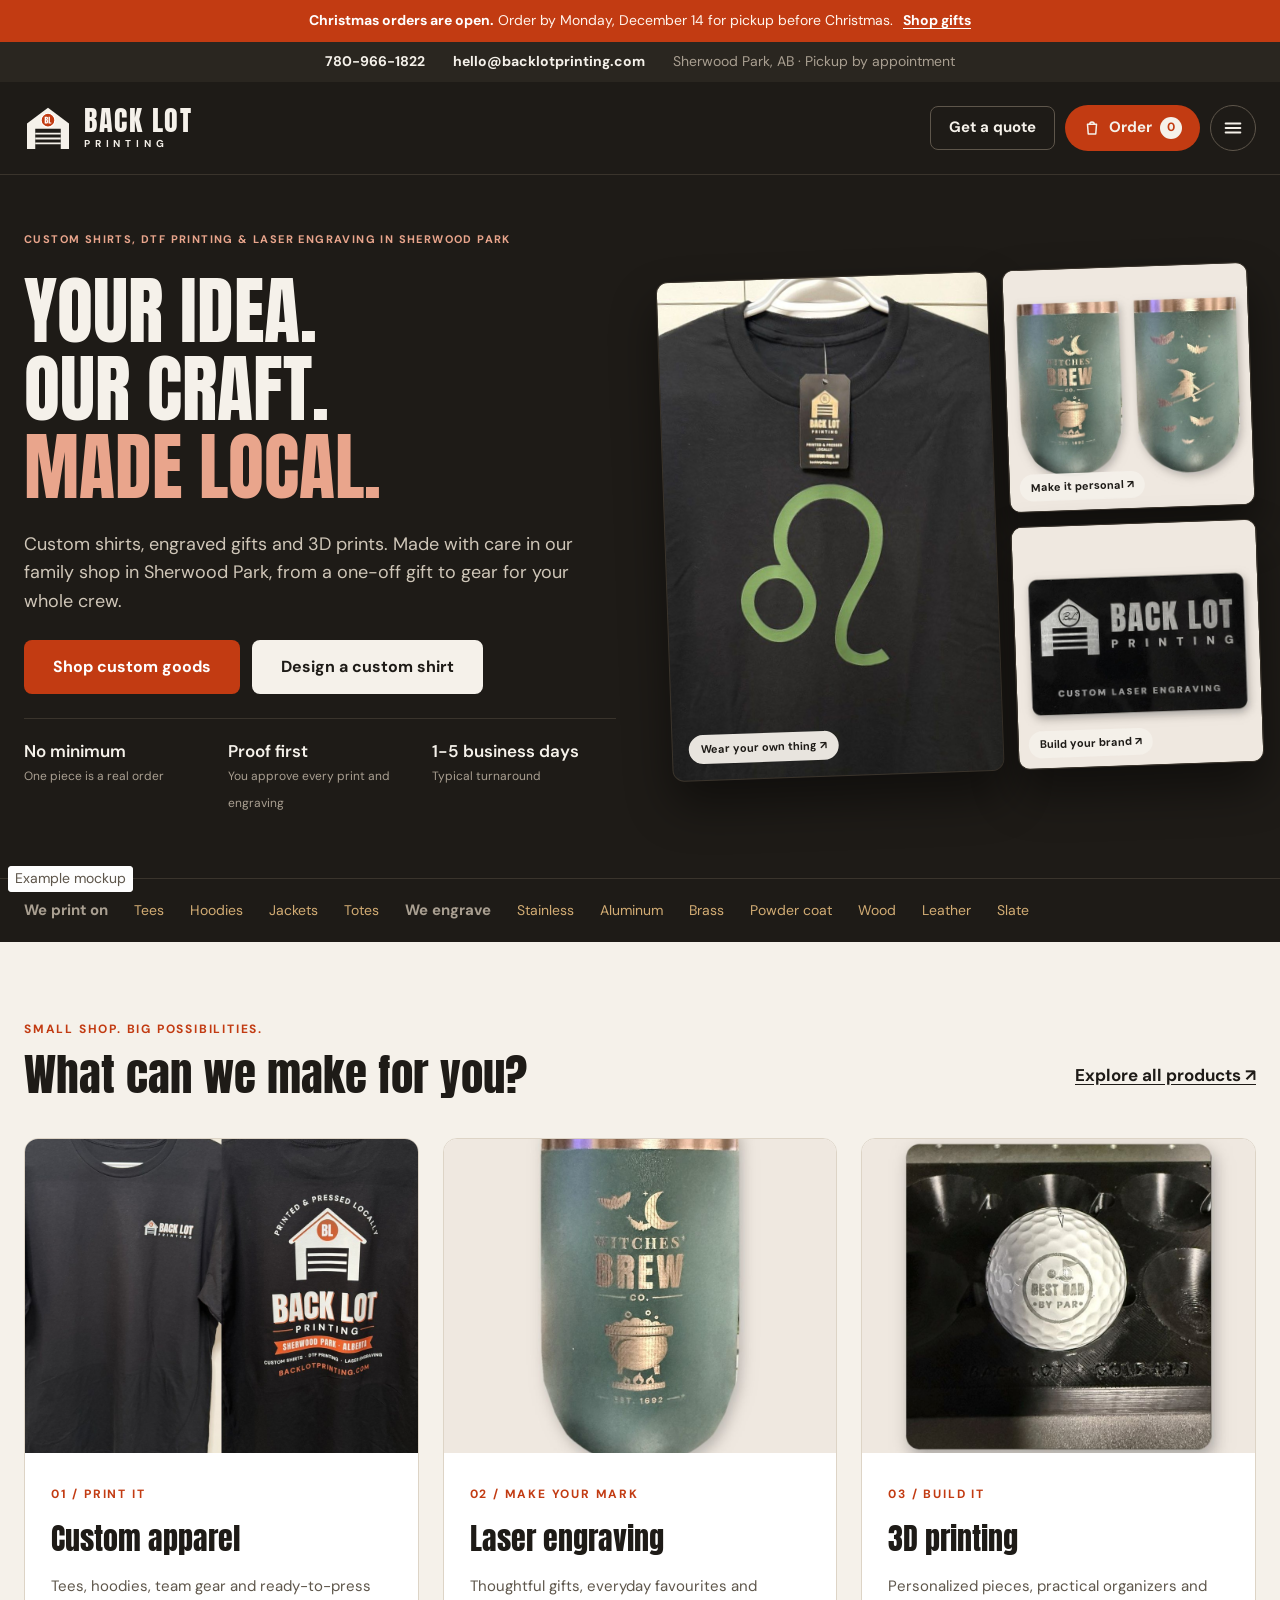
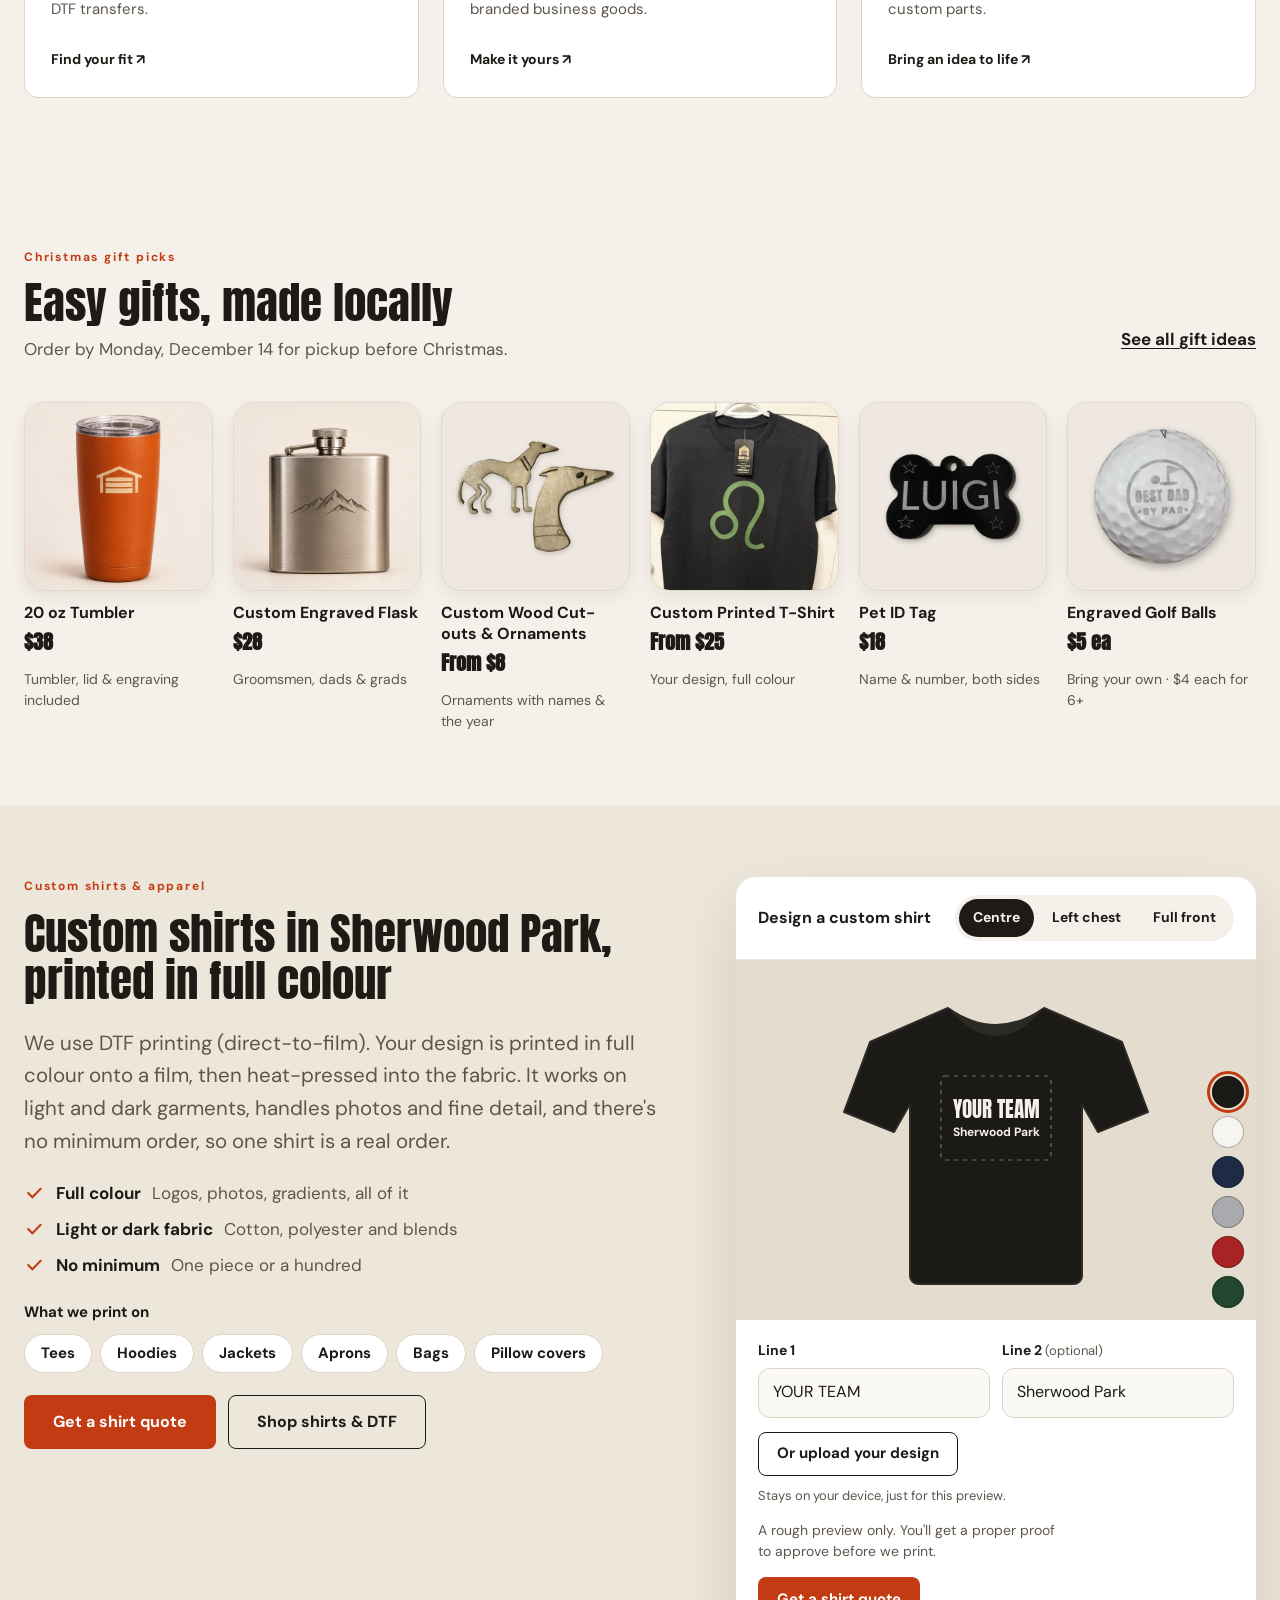
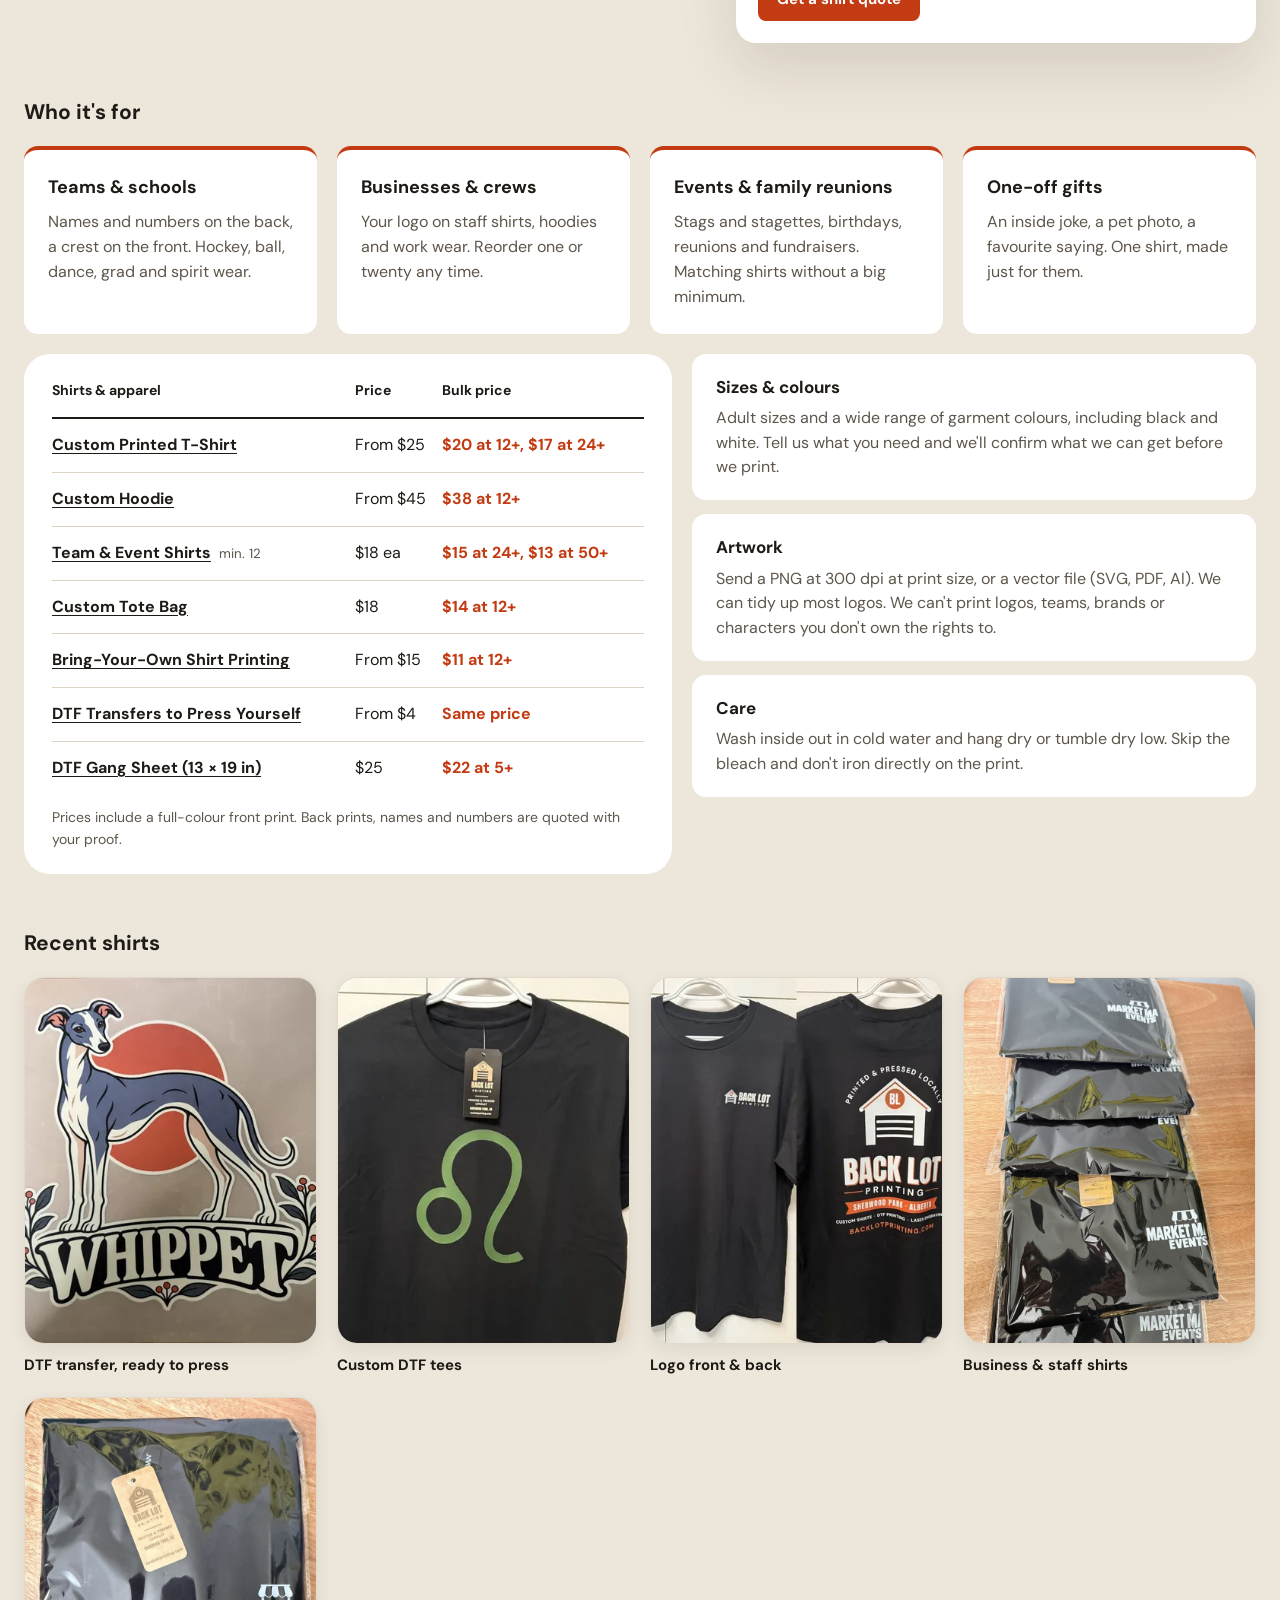
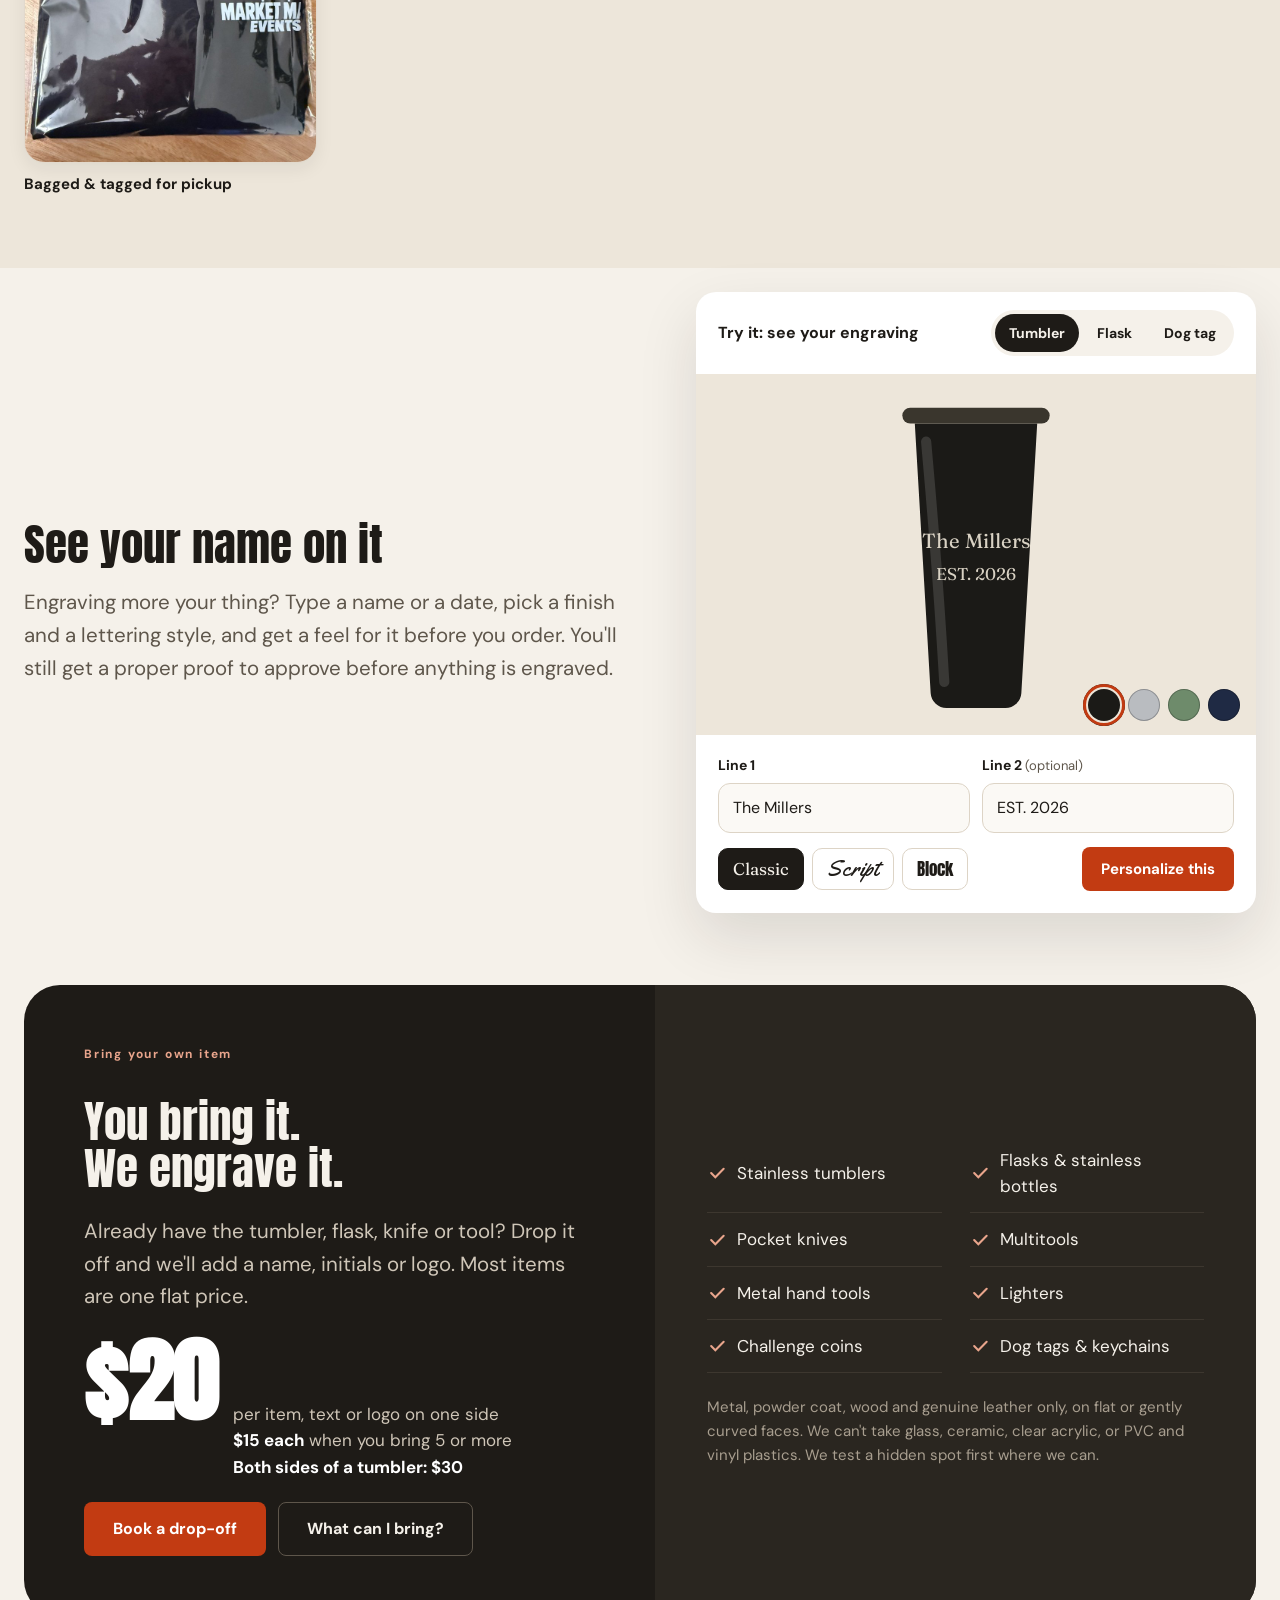
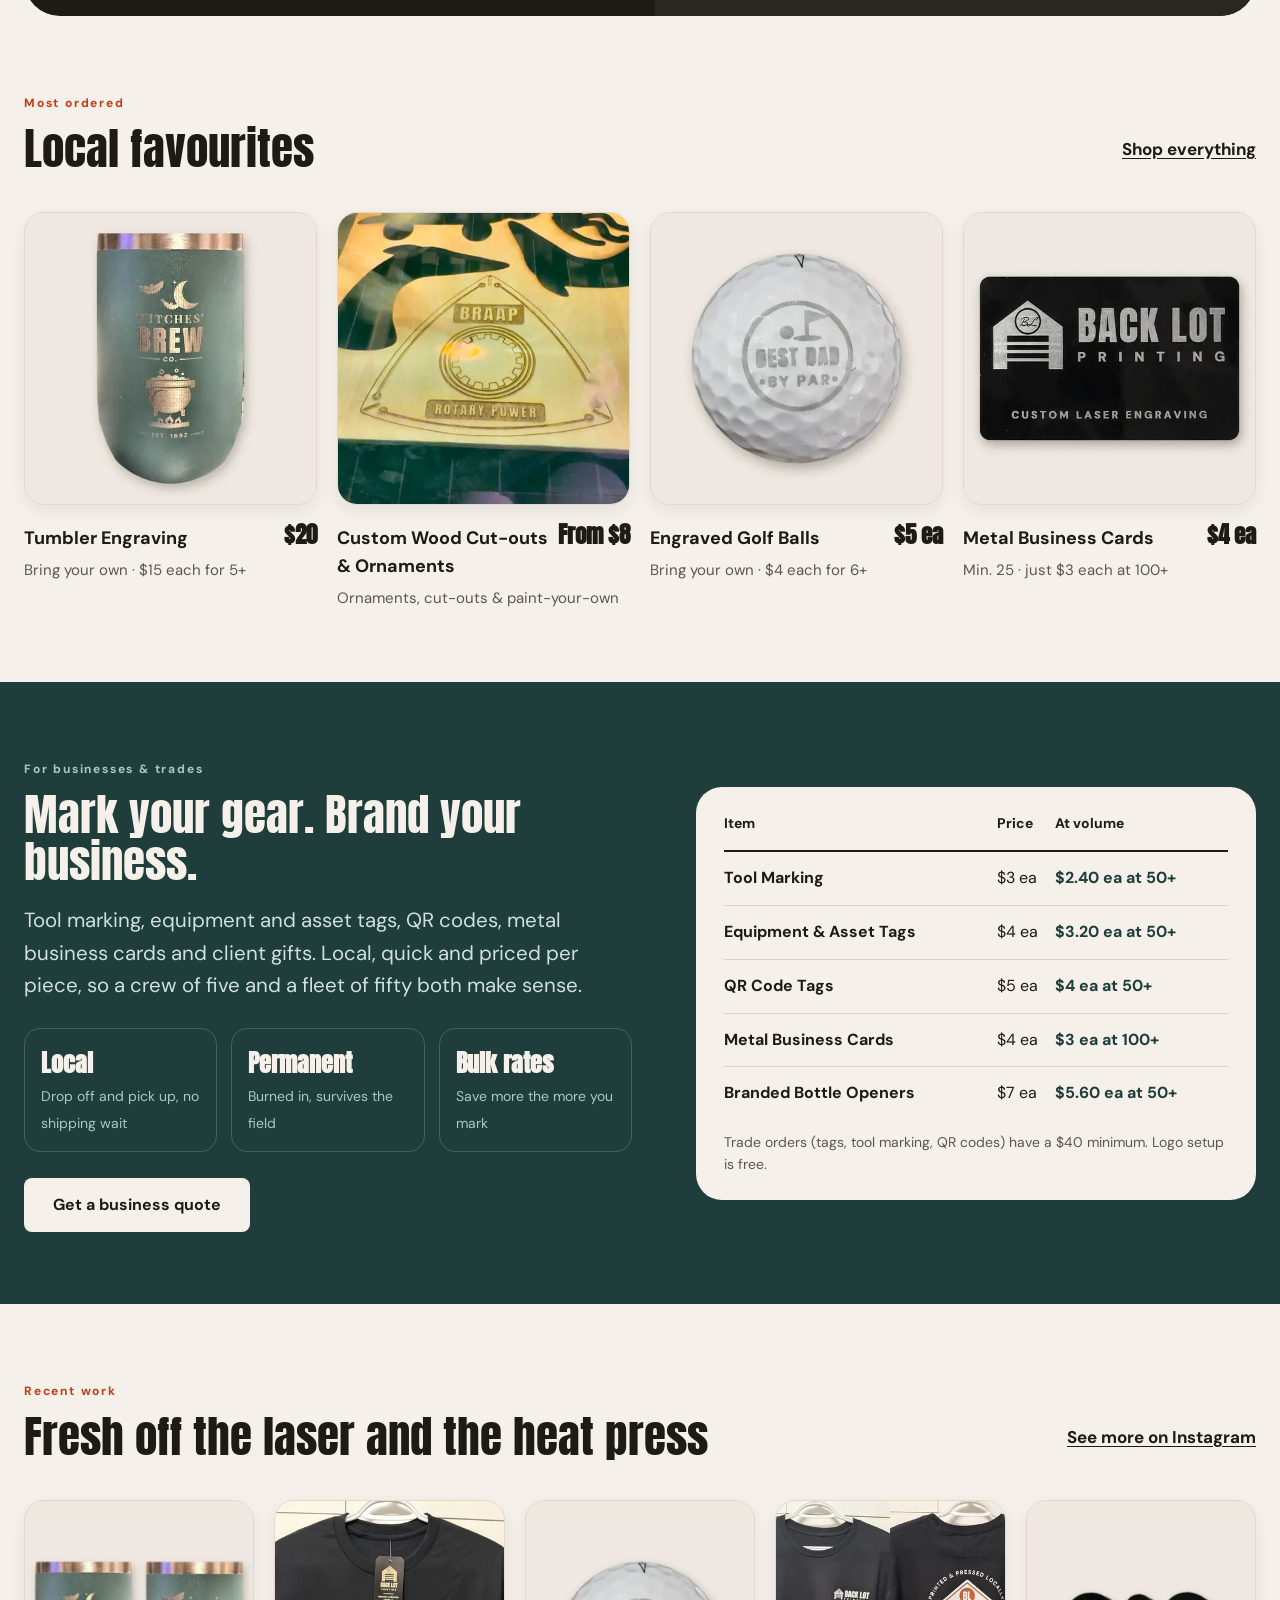
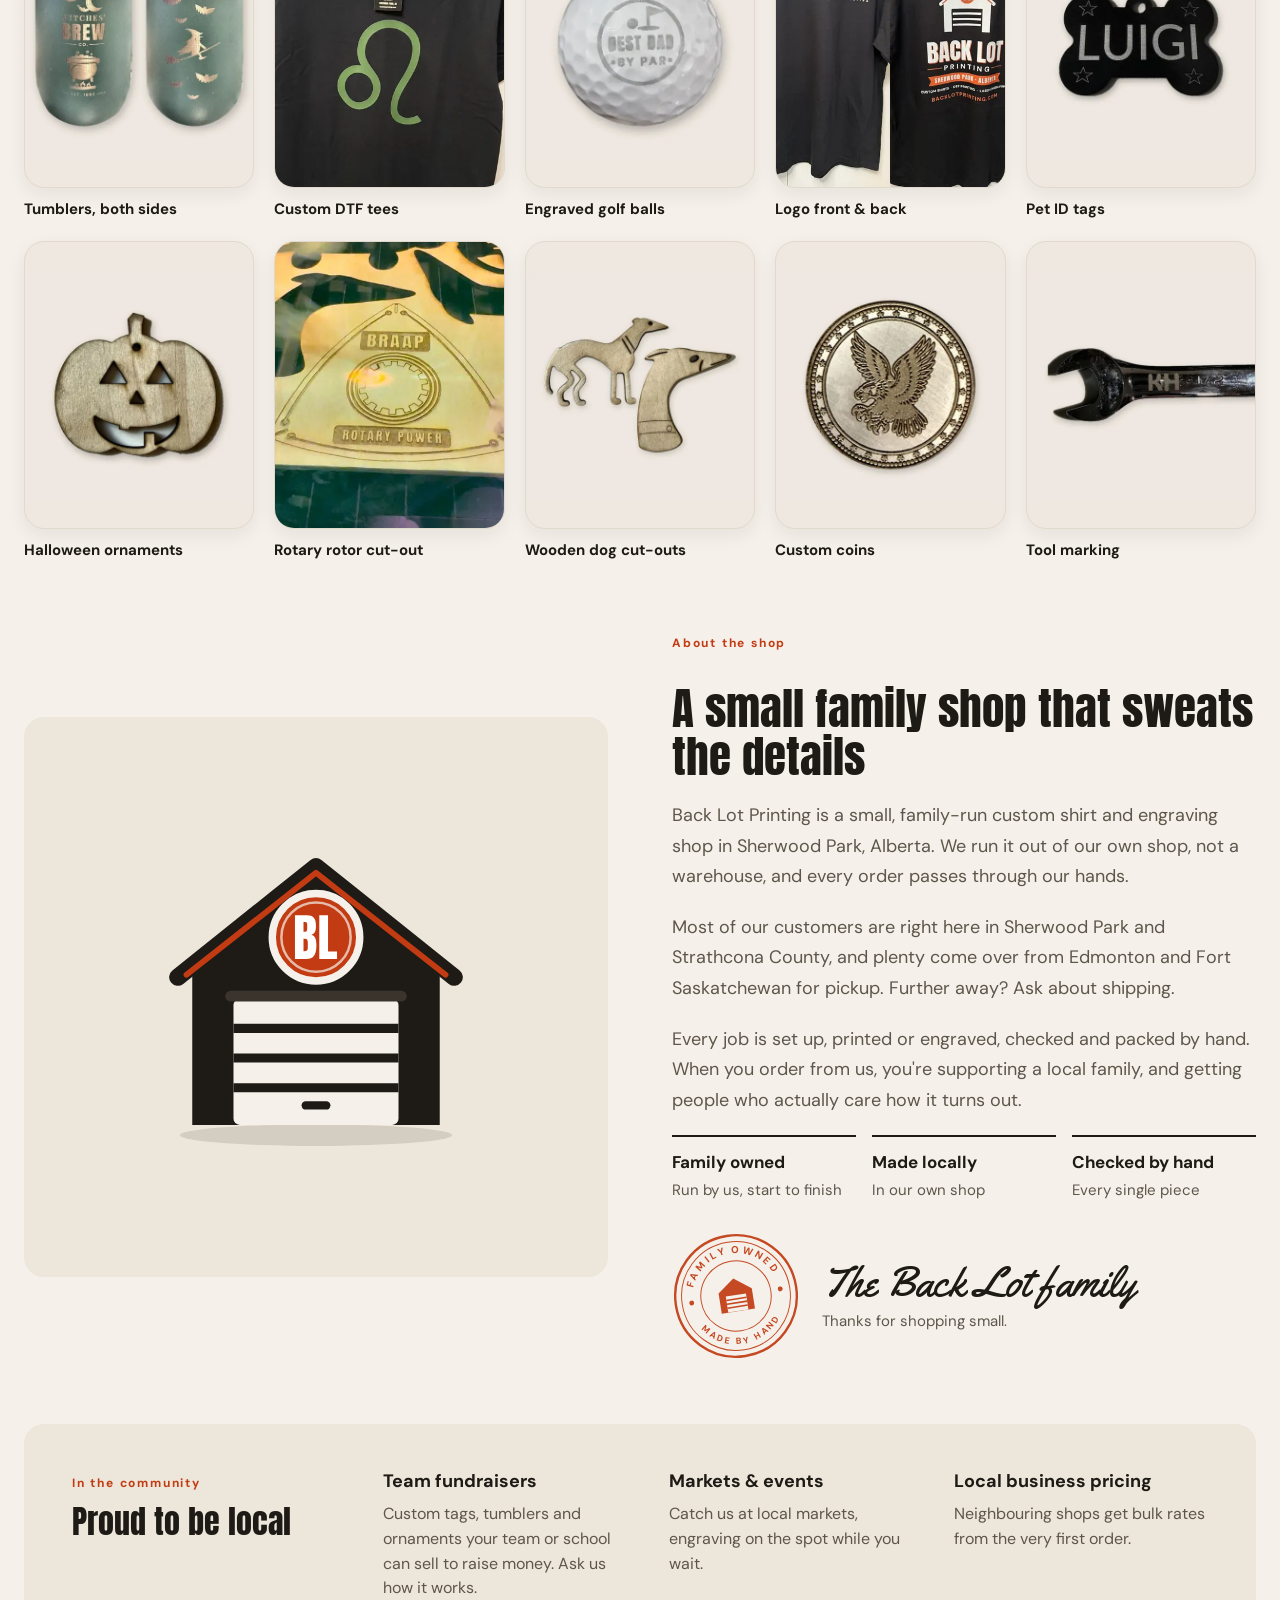
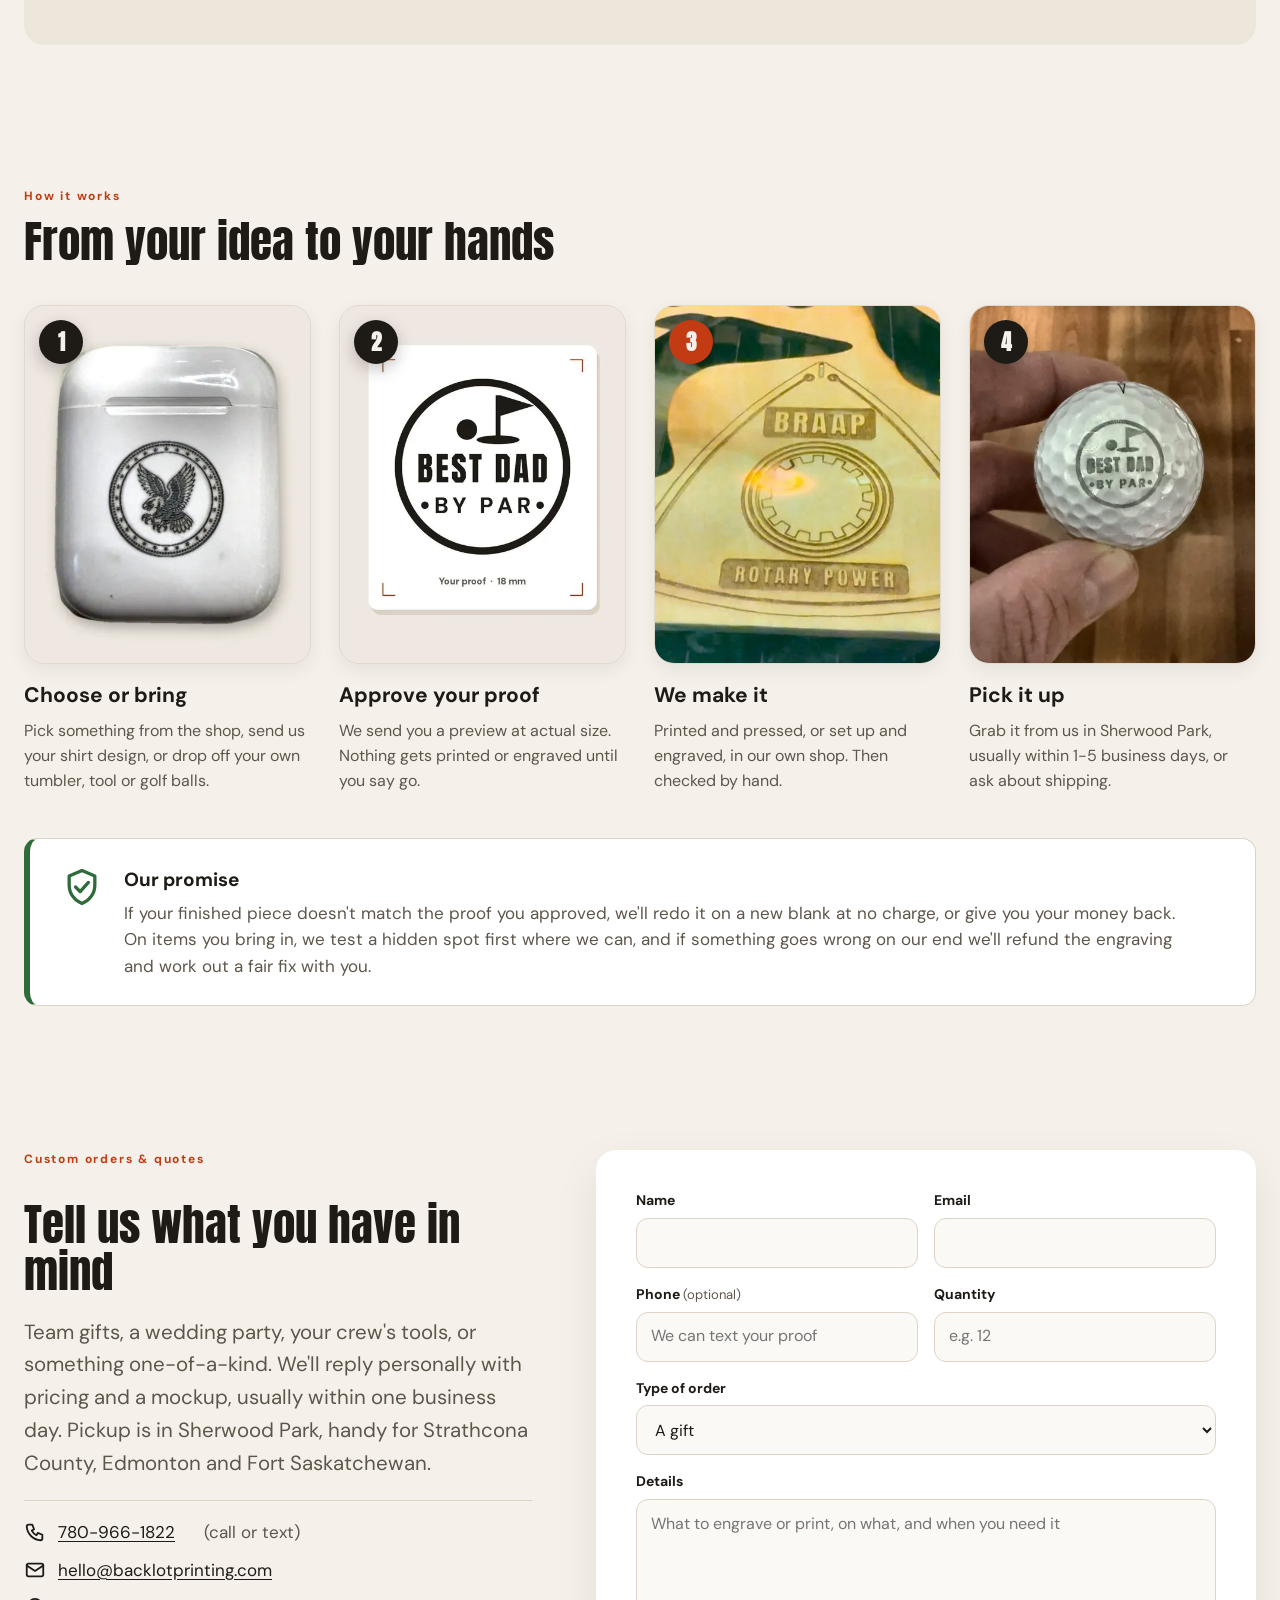
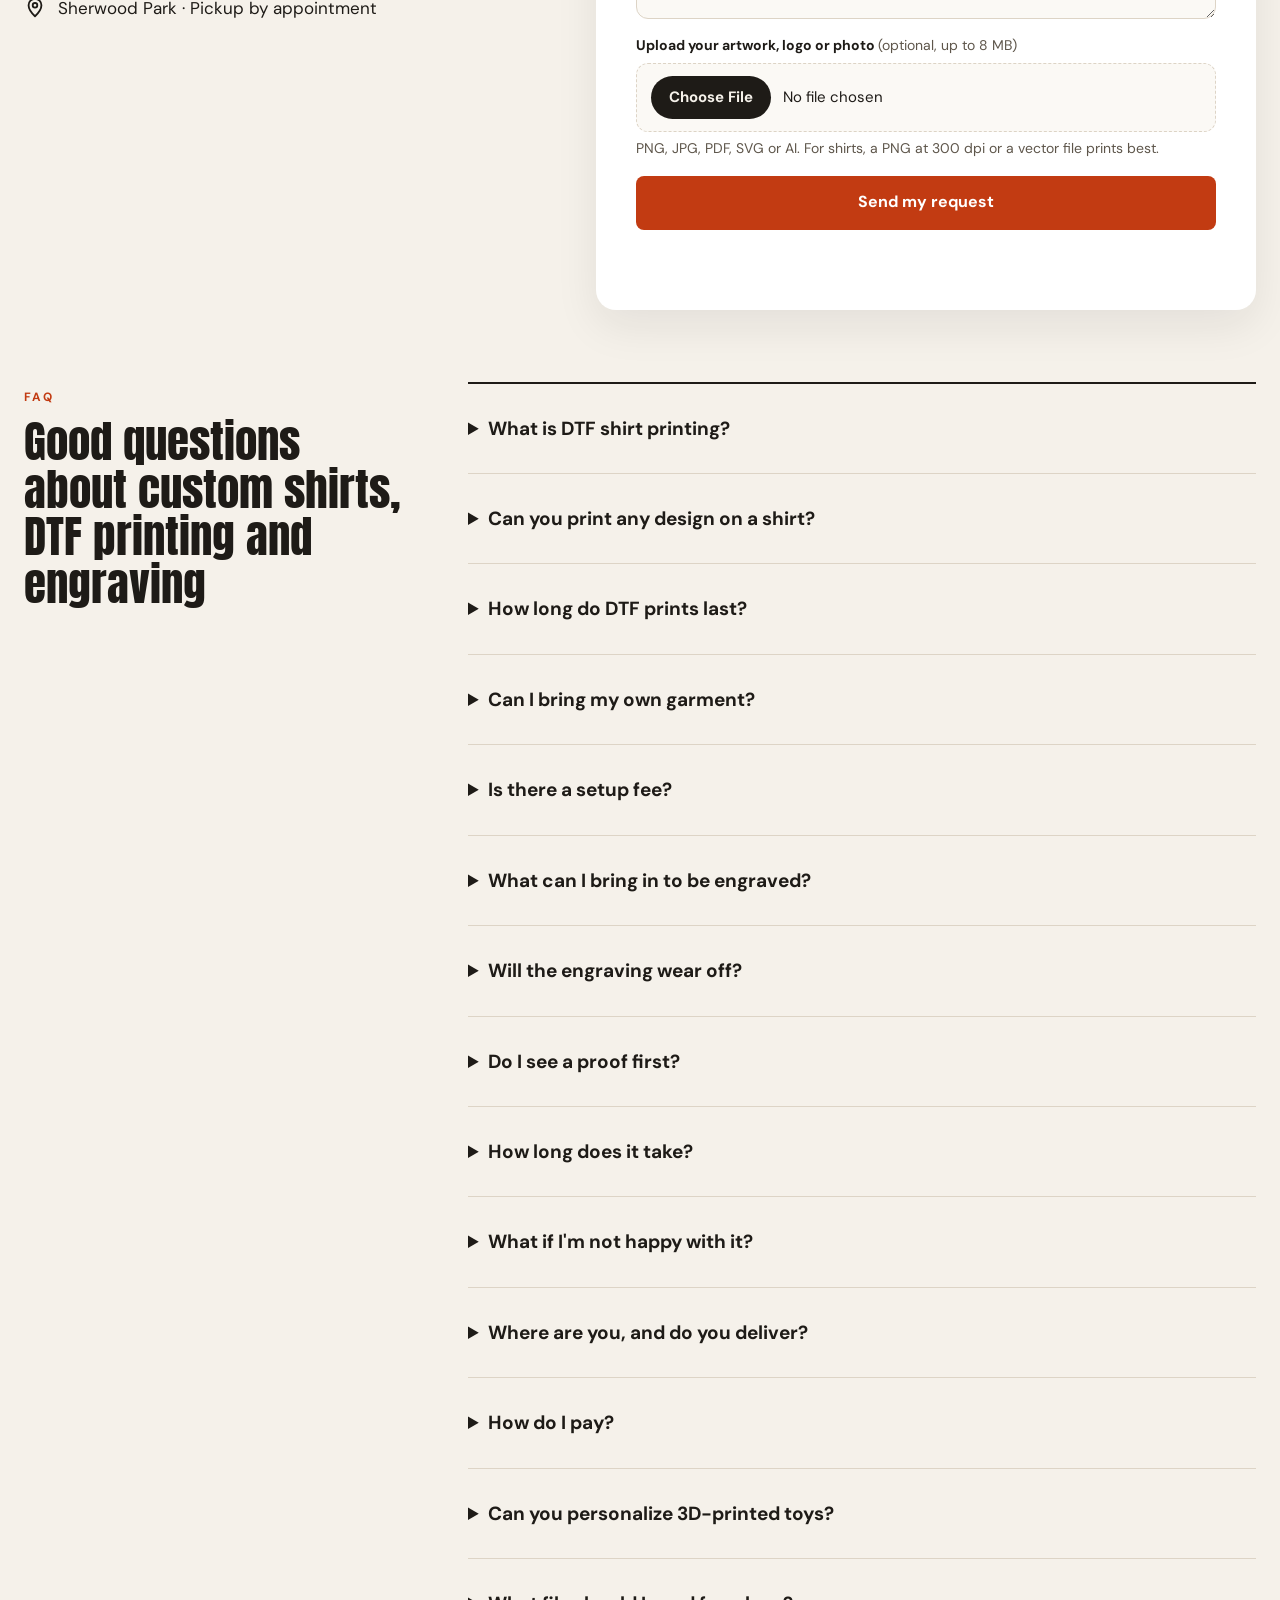
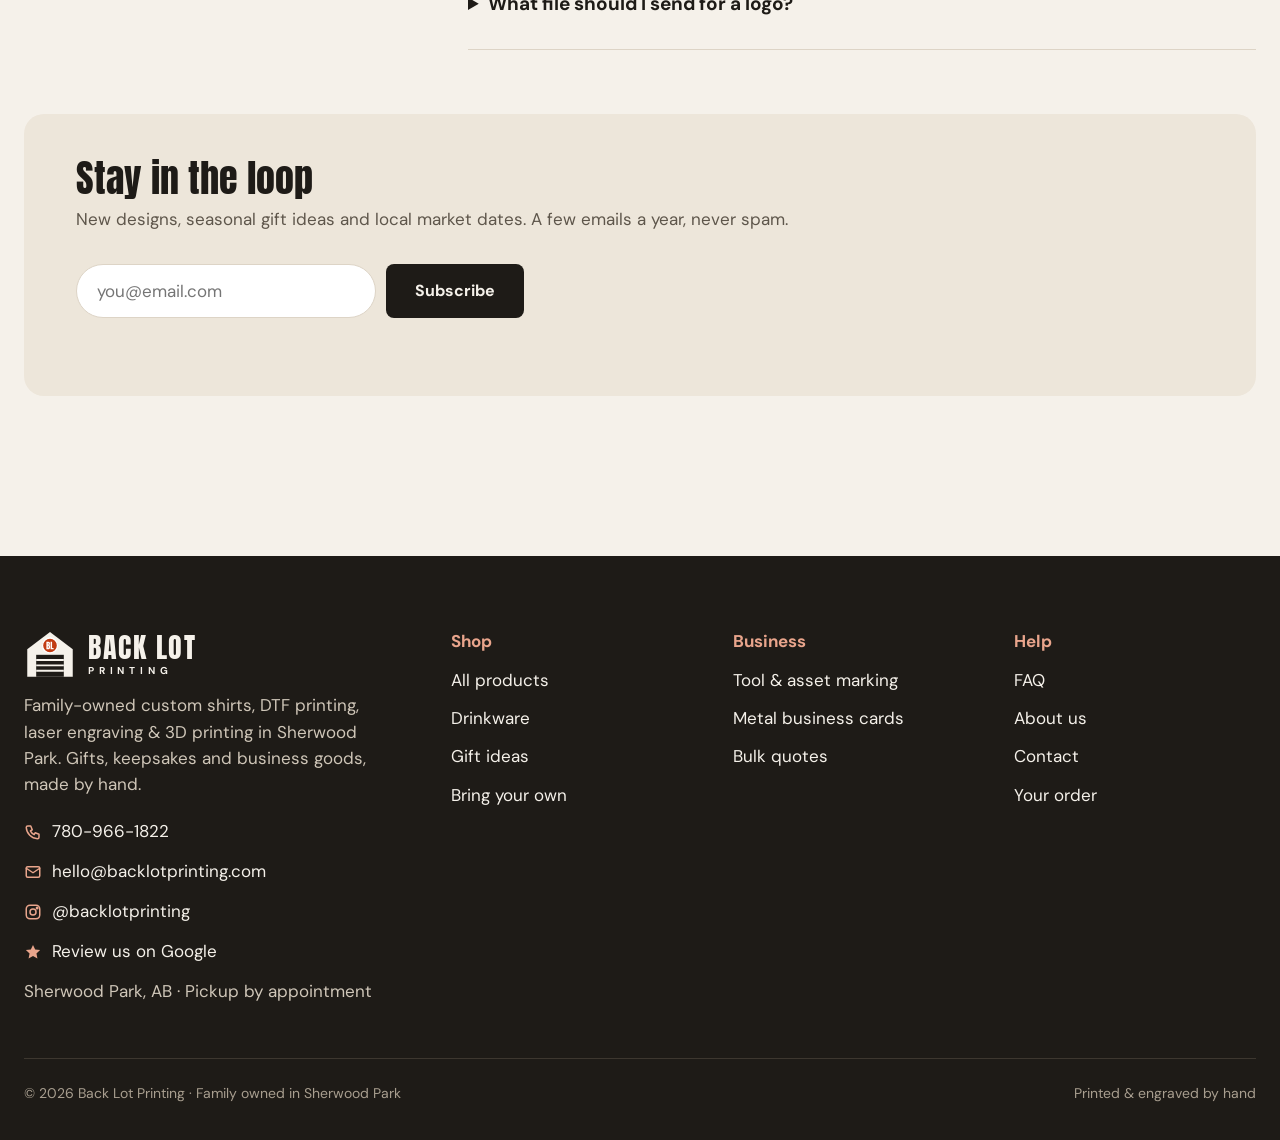
==== commit c95a57dc: "Add files via upload" ====
--- a/index.html
+++ b/index.html
@@ -101,7 +101,7 @@
 <section class="section service-section"><div class="wrap">
 <div class="section-head"><div><span class="label">SMALL SHOP. BIG POSSIBILITIES.</span><h2 class="h2">What can we make for you?</h2></div><a class="link-strong" href="shop.html">Explore all products ↗</a></div>
 <div class="service-grid">
-<a class="service-card" href="shop.html?cat=apparel"><img src="images/custom-tee-your-logo-white.jpg" alt="Custom business logo printed on a white shirt" loading="lazy" width="1000" height="1000"><div><span class="label">01 / PRINT IT</span><h3>Custom apparel</h3><p>Tees, hoodies, team gear and ready-to-press DTF transfers.</p><b>Find your fit ↗</b></div></a>
+<a class="service-card" href="shop.html?cat=apparel"><img src="images/crew-shirt-black.jpg" alt="Black Back Lot Printing crew shirt with a left-chest logo and a large back print" loading="lazy" width="1000" height="1000"><div><span class="label">01 / PRINT IT</span><h3>Custom apparel</h3><p>Tees, hoodies, team gear and ready-to-press DTF transfers.</p><b>Find your fit ↗</b></div></a>
 <a class="service-card" href="shop.html?cat=drink"><img src="images/witches-brew-tumbler-front.jpg" alt="Personalized engraved tumbler" loading="lazy" width="1000" height="1000"><div><span class="label">02 / MAKE YOUR MARK</span><h3>Laser engraving</h3><p>Thoughtful gifts, everyday favourites and branded business goods.</p><b>Make it yours ↗</b></div></a>
 <a class="service-card" href="shop.html?cat=print"><img src="images/3d-printed-golf-jig.jpg" alt="Custom 3D printed jig holding a golf ball" loading="lazy" width="1000" height="1000"><div><span class="label">03 / BUILD IT</span><h3>3D printing</h3><p>Personalized pieces, practical organizers and custom parts.</p><b>Bring an idea to life ↗</b></div></a>
 </div></div></section>
@@ -212,12 +212,14 @@
 
     <h3 class="h3 apparel-sub">Recent shirts</h3>
     <div class="gallery gallery--apparel">
+      <figure><a href="images/dtf-transfer-whippet.jpg" data-zoom><img src="images/dtf-transfer-whippet.jpg" srcset="images/w/dtf-transfer-whippet-480.webp 480w, images/w/dtf-transfer-whippet-768.webp 768w" sizes="(max-width: 560px) 50vw, (max-width: 1100px) 33vw, 240px" alt="Full-colour DTF transfer of a whippet with a red sun, berry branches and a WHIPPET banner, printed on film and ready to press" width="768" height="768" loading="lazy" decoding="async"></a><figcaption>DTF transfer, ready to press</figcaption></figure>
       <figure><a href="images/custom-tee-leo-black.jpg" data-zoom><img src="images/custom-tee-leo-black.jpg" srcset="images/w/custom-tee-leo-black-480.webp 480w, images/w/custom-tee-leo-black-800.webp 800w, images/w/custom-tee-leo-black-1000.webp 1000w" sizes="(max-width: 560px) 50vw, (max-width: 1100px) 33vw, 240px" alt="Black t-shirt with a green Leo zodiac symbol printed on the front and a Back Lot Printing hang tag" width="1000" height="1000" loading="lazy" decoding="async"></a><figcaption>Custom DTF tees</figcaption></figure>
-      <figure><a href="images/custom-tee-your-logo-white.jpg" data-zoom><img src="images/custom-tee-your-logo-white.jpg" srcset="images/w/custom-tee-your-logo-white-480.webp 480w, images/w/custom-tee-your-logo-white-800.webp 800w, images/w/custom-tee-your-logo-white-1000.webp 1000w" sizes="(max-width: 560px) 50vw, (max-width: 1100px) 33vw, 240px" alt="White t-shirt printed with a full-colour Your Logo Here business design" width="1000" height="1000" loading="lazy" decoding="async"></a><figcaption>Business logo shirts</figcaption></figure>
+      <figure><a href="images/crew-shirt-black.jpg" data-zoom><img src="images/crew-shirt-black.jpg" srcset="images/w/crew-shirt-black-480.webp 480w, images/w/crew-shirt-black-800.webp 800w, images/w/crew-shirt-black-1000.webp 1000w" sizes="(max-width: 560px) 50vw, (max-width: 1100px) 33vw, 240px" alt="Black Back Lot Printing crew shirt with a small left-chest logo on the front and a large logo print on the back" width="1000" height="1000" loading="lazy" decoding="async"></a><figcaption>Logo front &amp; back</figcaption></figure>
         <!-- PHOTO SLOT: save your photo as images/apparel-hoodie.jpg (portrait 4:5, about 1000 x 1250 px). It appears here automatically. -->
         <figure data-slot="images/apparel-hoodie.jpg" hidden><a href="images/apparel-hoodie.jpg" data-zoom><img alt="Custom printed hoodie" width="1000" height="1250" loading="lazy" decoding="async"></a><figcaption>Custom hoodies</figcaption></figure>
         <!-- PHOTO SLOT: save your photo as images/apparel-team.jpg (portrait 4:5, about 1000 x 1250 px). It appears here automatically. -->
-        <figure data-slot="images/apparel-team.jpg" hidden><a href="images/apparel-team.jpg" data-zoom><img alt="A set of custom printed team shirts" width="1000" height="1250" loading="lazy" decoding="async"></a><figcaption>Team shirts</figcaption></figure>
+        <figure data-slot="images/apparel-team.jpg" hidden><a href="images/apparel-team.jpg" data-zoom><img alt="Stack of black staff shirts with a white left-chest business logo, bagged and tagged for pickup" width="768" height="960" loading="lazy" decoding="async"></a><figcaption>Business &amp; staff shirts</figcaption></figure>
+        <figure data-slot="images/apparel-packed.jpg" hidden><a href="images/apparel-packed.jpg" data-zoom><img alt="Black custom shirt folded in a clear bag with a Back Lot Printing kraft hang tag" width="768" height="960" loading="lazy" decoding="async"></a><figcaption>Bagged &amp; tagged for pickup</figcaption></figure>
         <!-- PHOTO SLOT: save your photo as images/apparel-bag.jpg (portrait 4:5, about 1000 x 1250 px). It appears here automatically. -->
         <figure data-slot="images/apparel-bag.jpg" hidden><a href="images/apparel-bag.jpg" data-zoom><img alt="Custom printed tote bag" width="1000" height="1250" loading="lazy" decoding="async"></a><figcaption>Totes &amp; aprons</figcaption></figure>
         <!-- PHOTO SLOT: save your photo as images/apparel-closeup.jpg (portrait 4:5, about 1000 x 1250 px). It appears here automatically. -->
@@ -355,7 +357,7 @@
     <div class="price-table">
       <table>
         <thead><tr><th scope="col">Item</th><th scope="col">Price</th><th scope="col">At volume</th></tr></thead>
-        <tbody id="biz-rows"><tr><td>Tool Marking</td><td>$3 ea</td><td>$2.40 ea at 50+</td></tr><tr><td>Equipment &amp; Asset Tags</td><td>$4 ea</td><td>$3.20 ea at 50+</td></tr><tr><td>QR Code Tags</td><td>$5 ea</td><td>$4 ea at 50+</td></tr><tr><td>Metal Business Cards</td><td>$4 ea</td><td>$3 ea at 100+</td></tr><tr><td>Branded Bottle Openers</td><td>$7 ea</td><td>$5.60 ea at 50+</td></tr><tr><td>Name Badges</td><td>$15</td><td>$12 at 50+</td></tr></tbody>
+        <tbody id="biz-rows"><tr><td>Tool Marking</td><td>$3 ea</td><td>$2.40 ea at 50+</td></tr><tr><td>Equipment &amp; Asset Tags</td><td>$4 ea</td><td>$3.20 ea at 50+</td></tr><tr><td>QR Code Tags</td><td>$5 ea</td><td>$4 ea at 50+</td></tr><tr><td>Metal Business Cards</td><td>$4 ea</td><td>$3 ea at 100+</td></tr><tr><td>Branded Bottle Openers</td><td>$7 ea</td><td>$5.60 ea at 50+</td></tr></tbody>
       </table>
       <p>Trade orders (tags, tool marking, QR codes) have a $40 minimum. Logo setup is free.</p>
     </div>
@@ -373,7 +375,7 @@
       <figure class="is-cutout"><a href="images/witches-brew-tumbler-both-sides.jpg" data-zoom><img src="images/witches-brew-tumbler-both-sides.jpg" srcset="images/w/witches-brew-tumbler-both-sides-480.webp 480w, images/w/witches-brew-tumbler-both-sides-800.webp 800w, images/w/witches-brew-tumbler-both-sides-1000.webp 1000w" sizes="(max-width: 560px) 50vw, (max-width: 1100px) 33vw, 240px" alt="Teal stemless tumbler engraved with a Witches Brew label and a witch on a broom" width="1000" height="1000" loading="lazy" decoding="async"></a><figcaption>Tumblers, both sides</figcaption></figure>
       <figure><a href="images/custom-tee-leo-black.jpg" data-zoom><img src="images/custom-tee-leo-black.jpg" srcset="images/w/custom-tee-leo-black-480.webp 480w, images/w/custom-tee-leo-black-800.webp 800w, images/w/custom-tee-leo-black-1000.webp 1000w" sizes="(max-width: 560px) 50vw, (max-width: 1100px) 33vw, 240px" alt="Black t-shirt with a green Leo zodiac symbol printed on the front and a Back Lot Printing hang tag" width="1000" height="1000" loading="lazy" decoding="async"></a><figcaption>Custom DTF tees</figcaption></figure>
       <figure class="is-cutout"><a href="images/golf-ball-best-dad.jpg" data-zoom><img src="images/golf-ball-best-dad.jpg" srcset="images/w/golf-ball-best-dad-480.webp 480w, images/w/golf-ball-best-dad-800.webp 800w, images/w/golf-ball-best-dad-1000.webp 1000w" sizes="(max-width: 560px) 50vw, (max-width: 1100px) 33vw, 240px" alt="Golf ball engraved with Best Dad By Par and a flag" width="1000" height="1000" loading="lazy" decoding="async"></a><figcaption>Engraved golf balls</figcaption></figure>
-      <figure><a href="images/custom-tee-your-logo-white.jpg" data-zoom><img src="images/custom-tee-your-logo-white.jpg" srcset="images/w/custom-tee-your-logo-white-480.webp 480w, images/w/custom-tee-your-logo-white-800.webp 800w, images/w/custom-tee-your-logo-white-1000.webp 1000w" sizes="(max-width: 560px) 50vw, (max-width: 1100px) 33vw, 240px" alt="White t-shirt printed with a full-colour Your Logo Here business design" width="1000" height="1000" loading="lazy" decoding="async"></a><figcaption>Business logo shirts</figcaption></figure>
+      <figure><a href="images/crew-shirt-black.jpg" data-zoom><img src="images/crew-shirt-black.jpg" srcset="images/w/crew-shirt-black-480.webp 480w, images/w/crew-shirt-black-800.webp 800w, images/w/crew-shirt-black-1000.webp 1000w" sizes="(max-width: 560px) 50vw, (max-width: 1100px) 33vw, 240px" alt="Black Back Lot Printing crew shirt with a small left-chest logo on the front and a large logo print on the back" width="1000" height="1000" loading="lazy" decoding="async"></a><figcaption>Logo front &amp; back</figcaption></figure>
       <figure class="is-cutout"><a href="images/pet-tag-luigi.jpg" data-zoom><img src="images/pet-tag-luigi.jpg" srcset="images/w/pet-tag-luigi-480.webp 480w, images/w/pet-tag-luigi-800.webp 800w, images/w/pet-tag-luigi-1000.webp 1000w" sizes="(max-width: 560px) 50vw, (max-width: 1100px) 33vw, 240px" alt="Black bone-shaped pet tag engraved with the name Luigi" width="1000" height="1000" loading="lazy" decoding="async"></a><figcaption>Pet ID tags</figcaption></figure>
       <figure class="is-cutout"><a href="images/halloween-pumpkin.jpg" data-zoom><img src="images/halloween-pumpkin.jpg" srcset="images/w/halloween-pumpkin-480.webp 480w, images/w/halloween-pumpkin-800.webp 800w, images/w/halloween-pumpkin-1000.webp 1000w" sizes="(max-width: 560px) 50vw, (max-width: 1100px) 33vw, 240px" alt="Laser-cut wooden jack-o-lantern ornament" width="1000" height="1000" loading="lazy" decoding="async"></a><figcaption>Halloween ornaments</figcaption></figure>
       <figure><a href="images/rotary-rotor-braap.jpg" data-zoom><img src="images/rotary-rotor-braap.jpg" srcset="images/w/rotary-rotor-braap-480.webp 480w, images/w/rotary-rotor-braap-800.webp 800w, images/w/rotary-rotor-braap-1000.webp 1000w" sizes="(max-width: 560px) 50vw, (max-width: 1100px) 33vw, 240px" alt="Basswood rotary rotor being laser engraved with BRAAP and Rotary Power" width="1000" height="1000" loading="lazy" decoding="async"></a><figcaption>Rotary rotor cut-out</figcaption></figure>
@@ -593,8 +595,8 @@
   /* Categories with live "from" prices */
   var catBlurb = {
     drink: 'Tumblers, flasks, bottles and pint cups', tags: 'Dog tags, pet tags, keychains, bag tags',
-    pets: 'Pet ID tags, collar plates, memorial slate', edc: 'Knives, lighters, money clips, multitools',
-    gifts: 'Boards, slate, photo metal, leather', print: 'Personalized toys, name keychains, jigs', apparel: 'Tees, hoodies, bags, DTF transfers and anything we can press', kids: 'Ornaments, cut-outs, paint-your-own', awards: 'Challenge coins, plaques, awards', biz: 'Business cards, asset tags, tool marking'
+    pets: 'Pet ID tags, collar plates, memorial slate', edc: 'Knives, lighters, earbud cases, golf tools',
+    gifts: 'Slate coasters, golf balls, leather patches', print: 'Personalized toys, name keychains, jigs', apparel: 'Tees, hoodies, bags, DTF transfers and anything we can press', kids: 'Ornaments, cut-outs, paint-your-own', awards: 'Challenge coins, plaques, awards', biz: 'Business cards, asset tags, tool marking'
   };
   var catArt = { drink: 'tumbler', tags: 'keychain', pets: 'dogtag', edc: 'knife', gifts: 'board', print: 'print3d', apparel: 'tshirt', kids: 'ornament', awards: 'award', biz: 'card' };
   var catBg = { drink: '#EDE6DA', tags: '#E4E8DF', pets: '#F1E3D8', edc: '#EDE6DA', gifts: '#EDE6DA', print: '#E4E8DF', apparel: '#E0E7E5', kids: '#F1E3D8', awards: '#EDE6DA', biz: '#E0E7E5' };
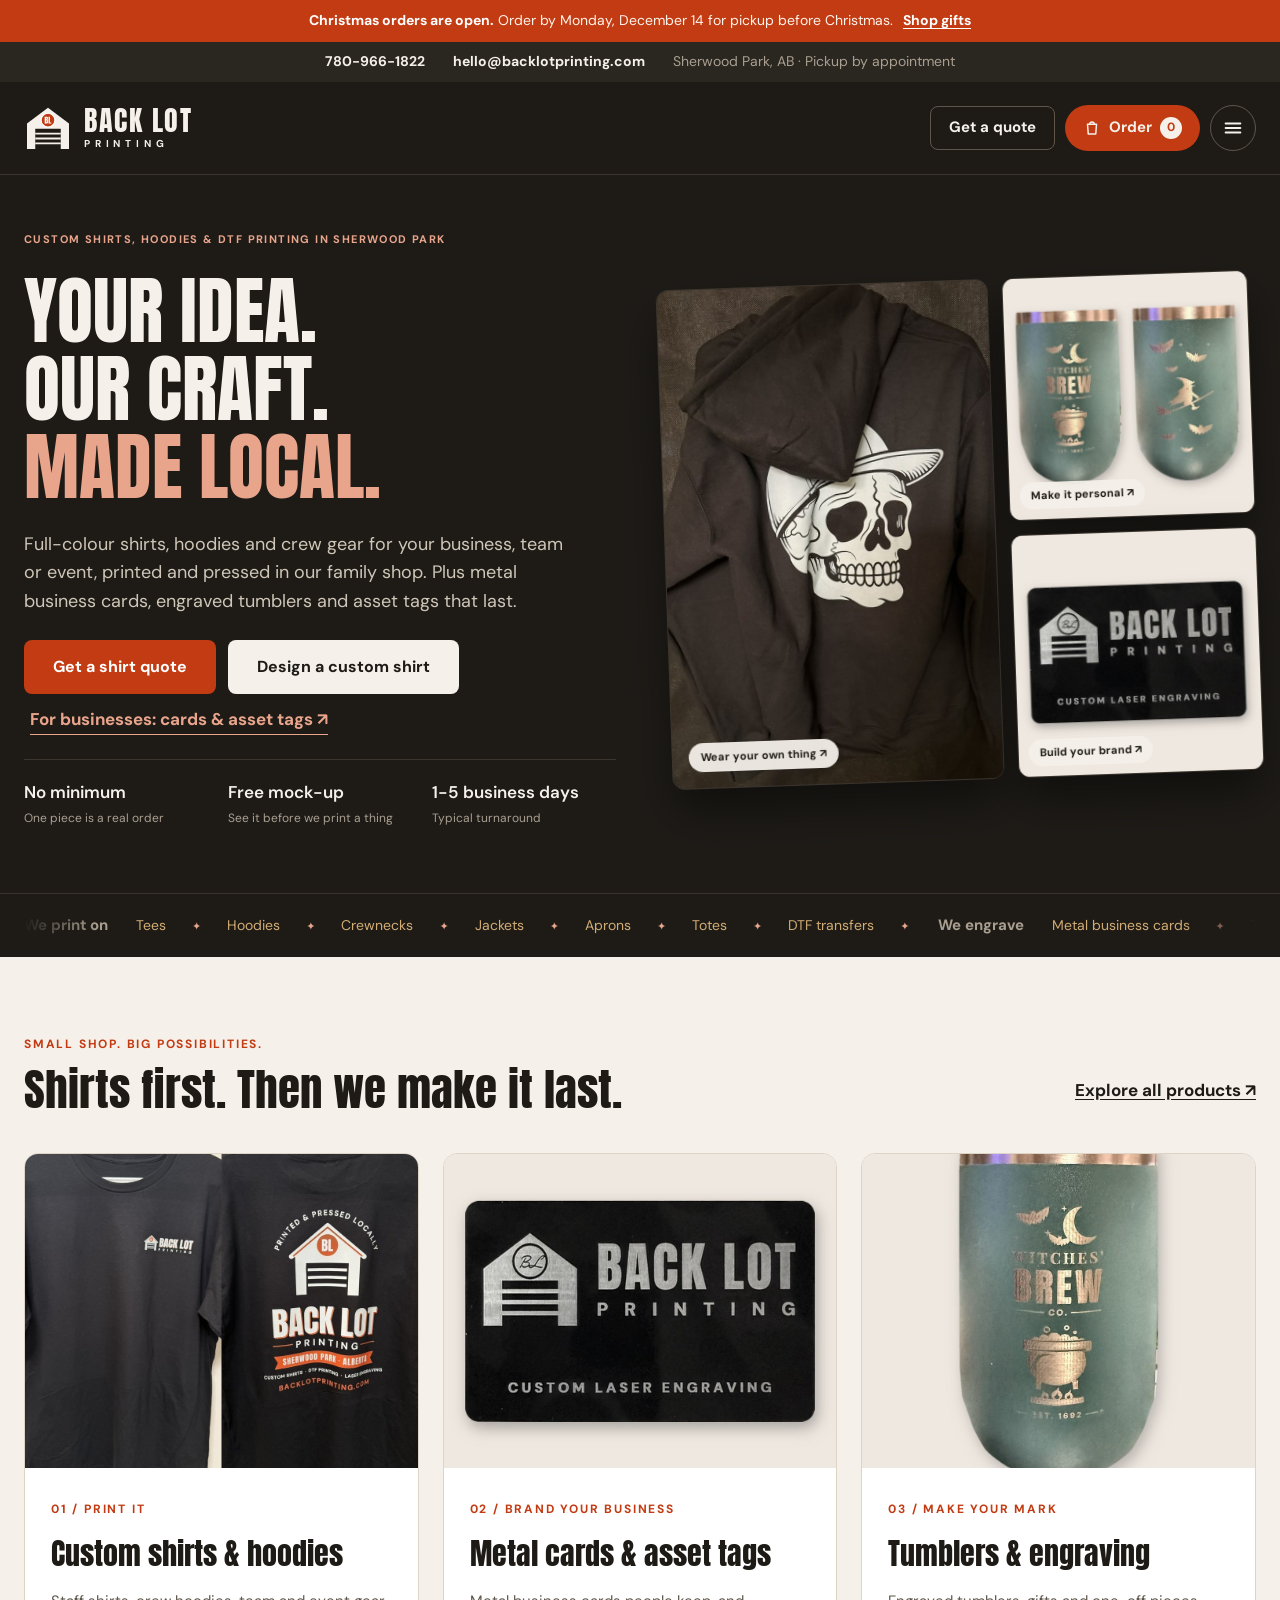
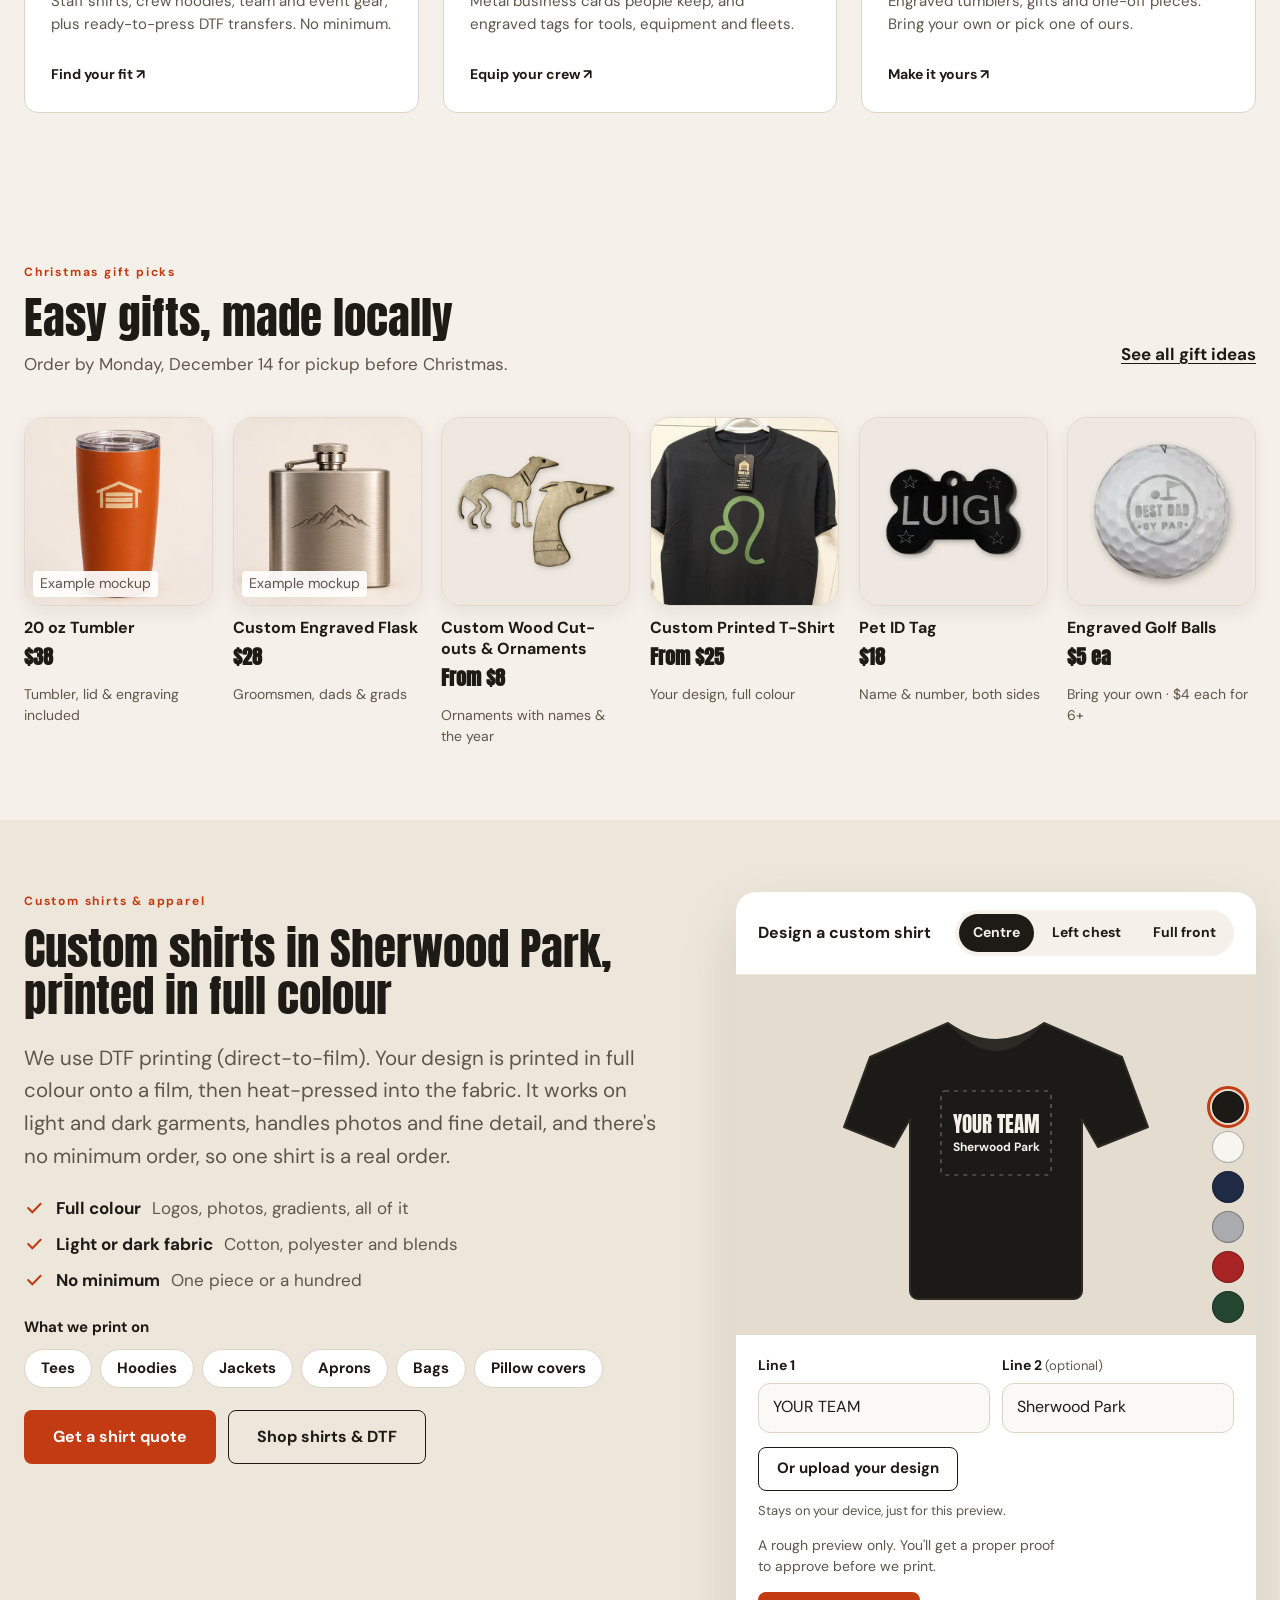
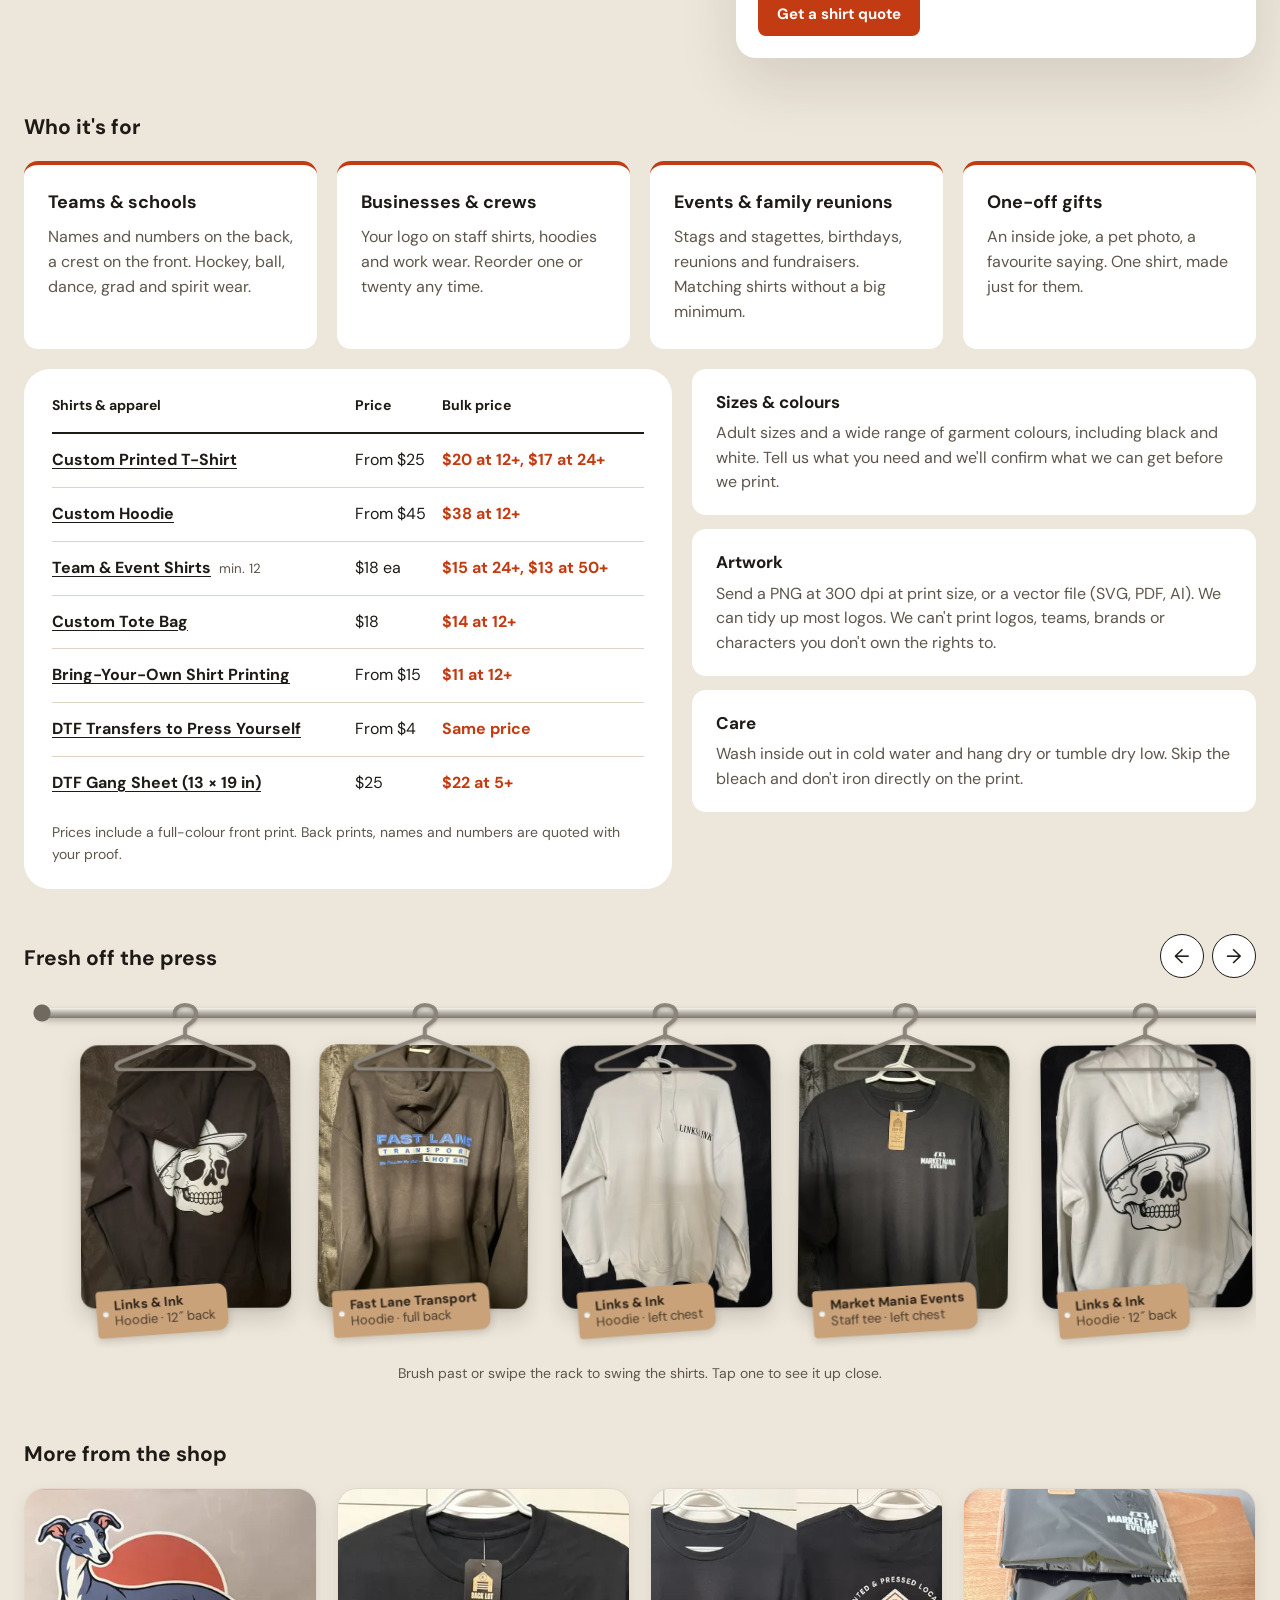
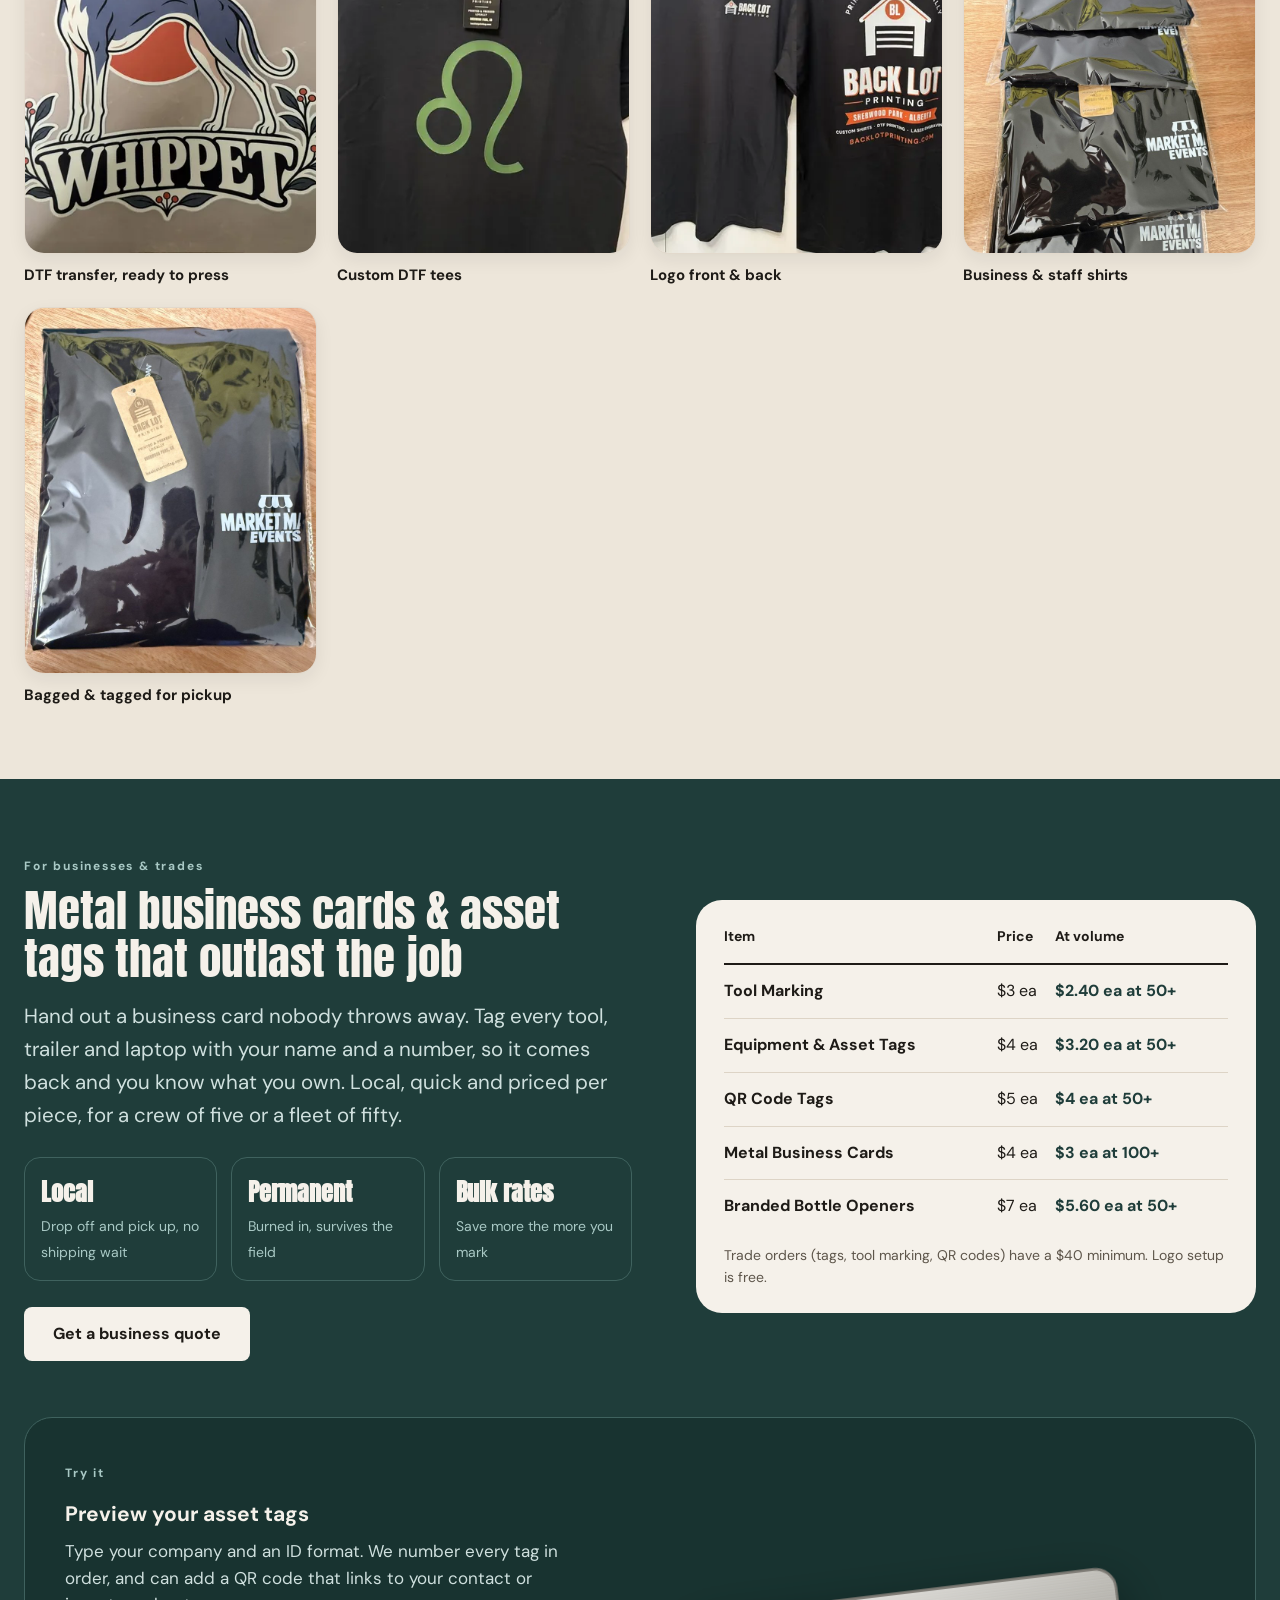
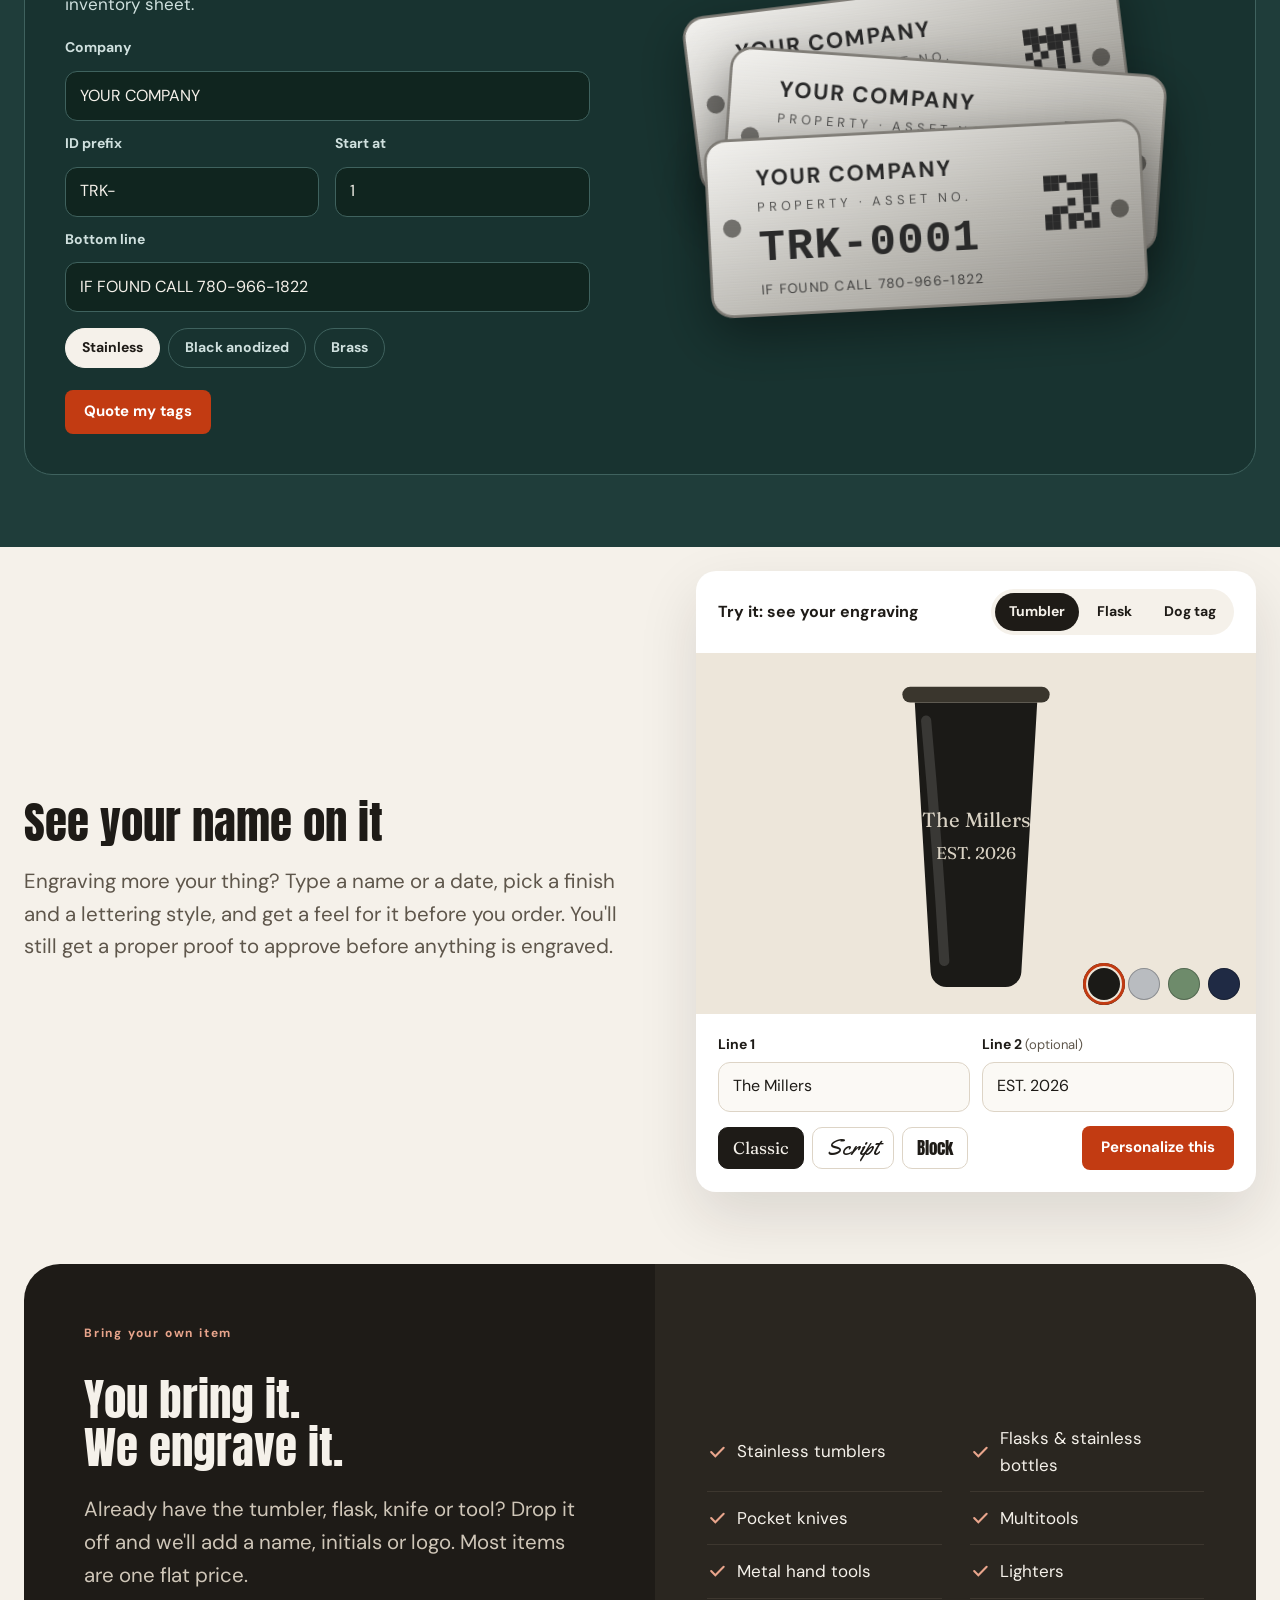
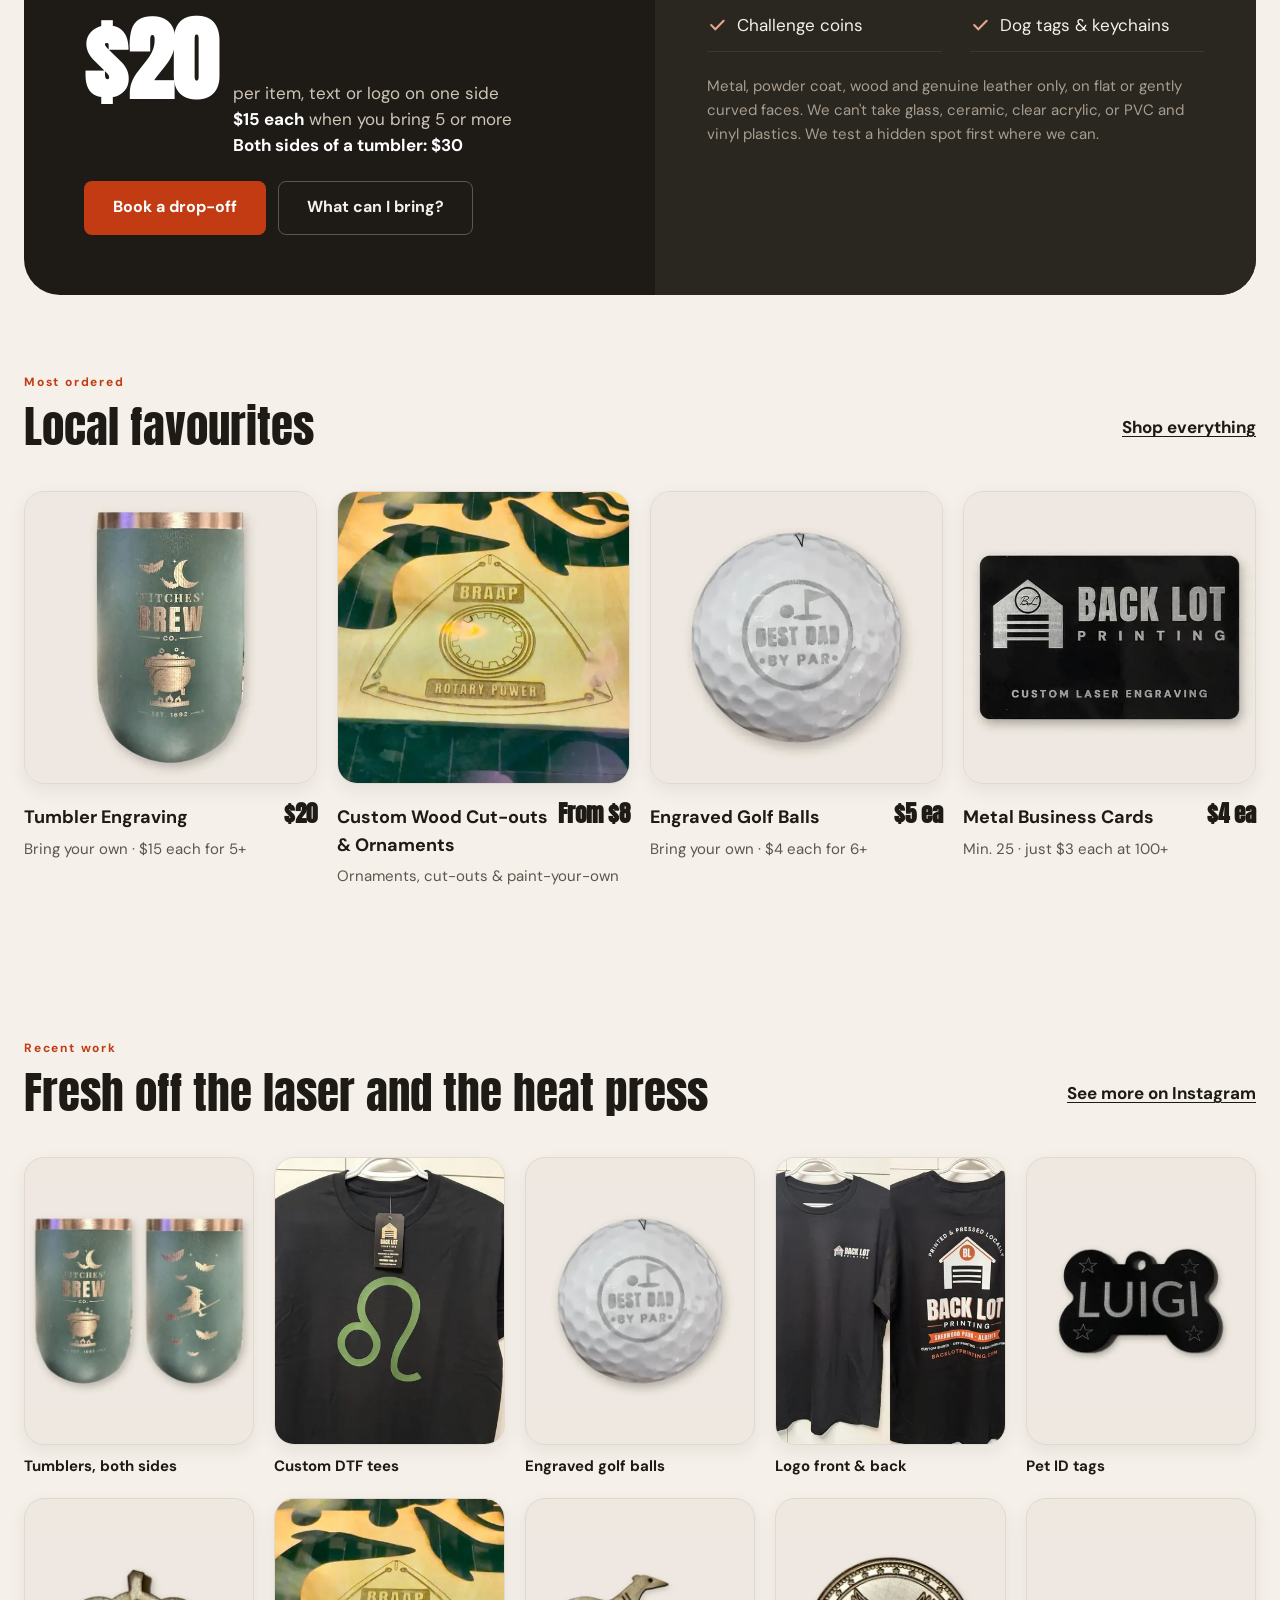
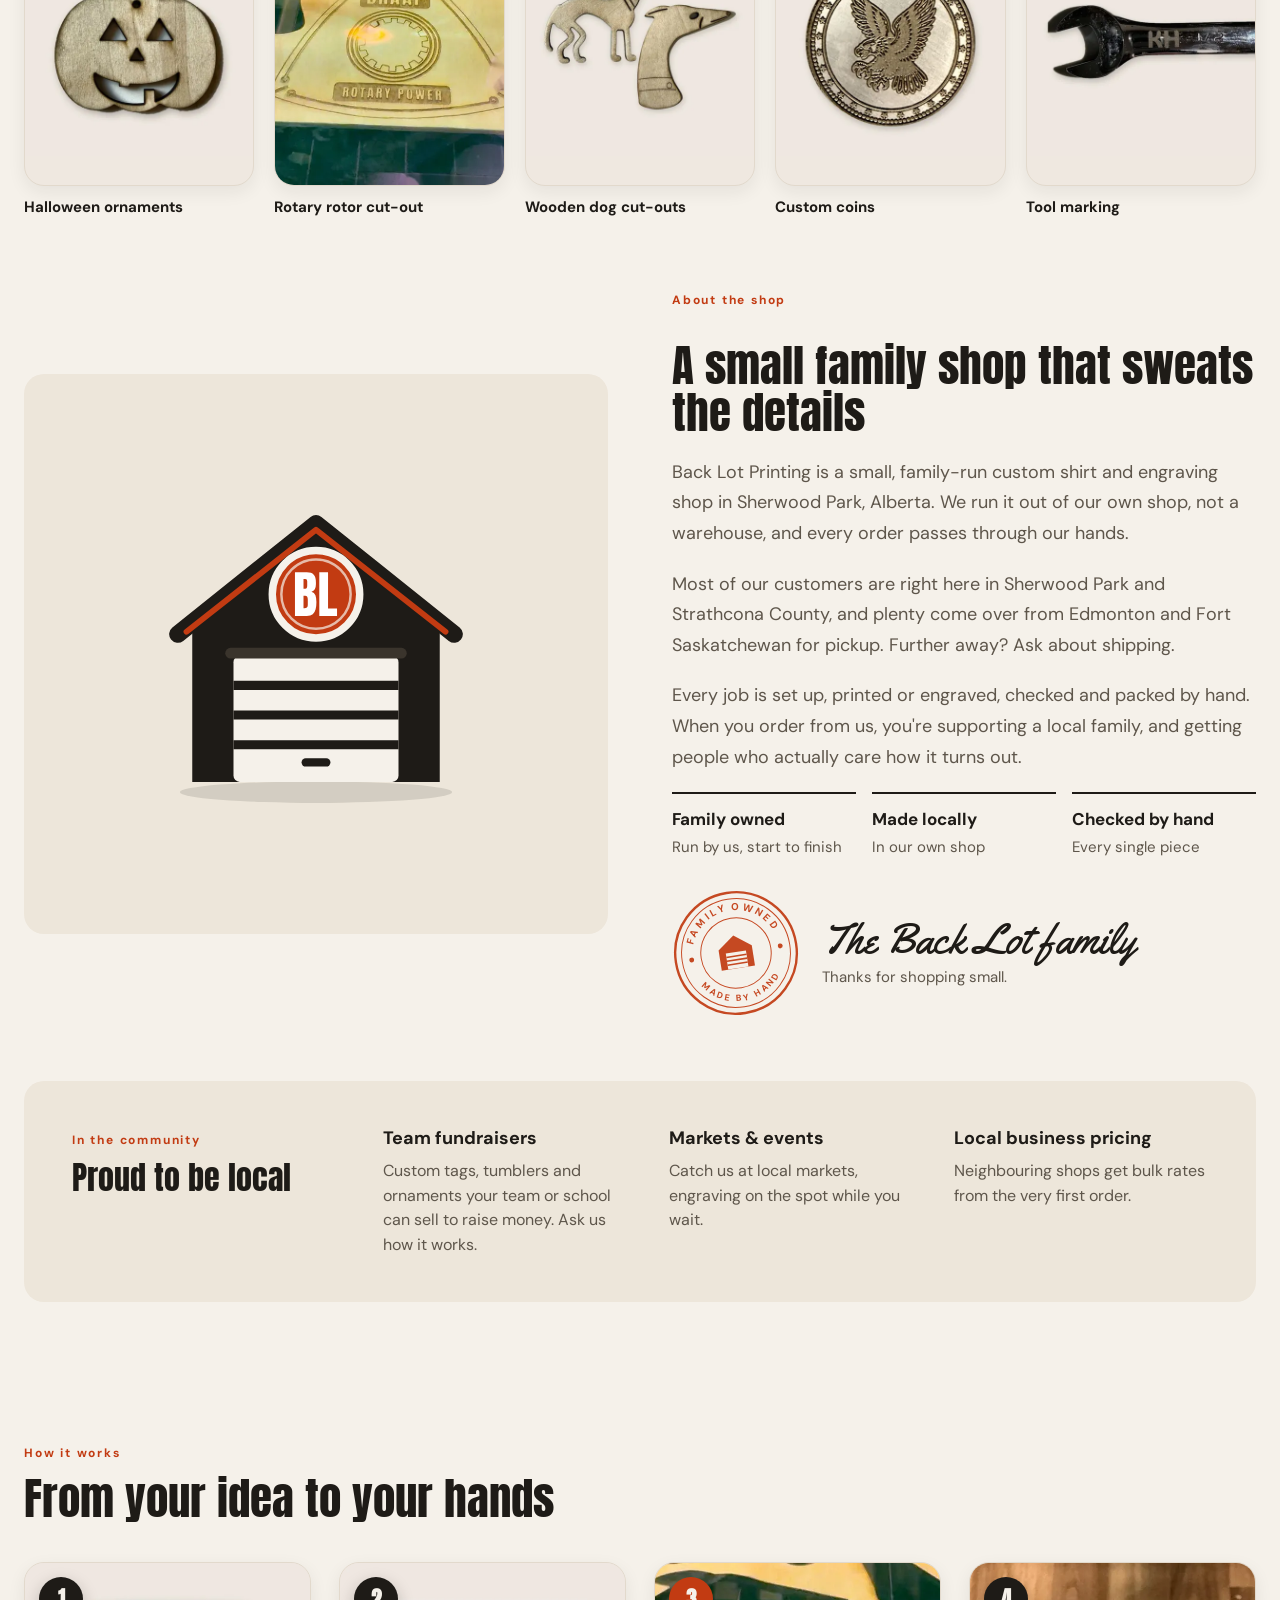
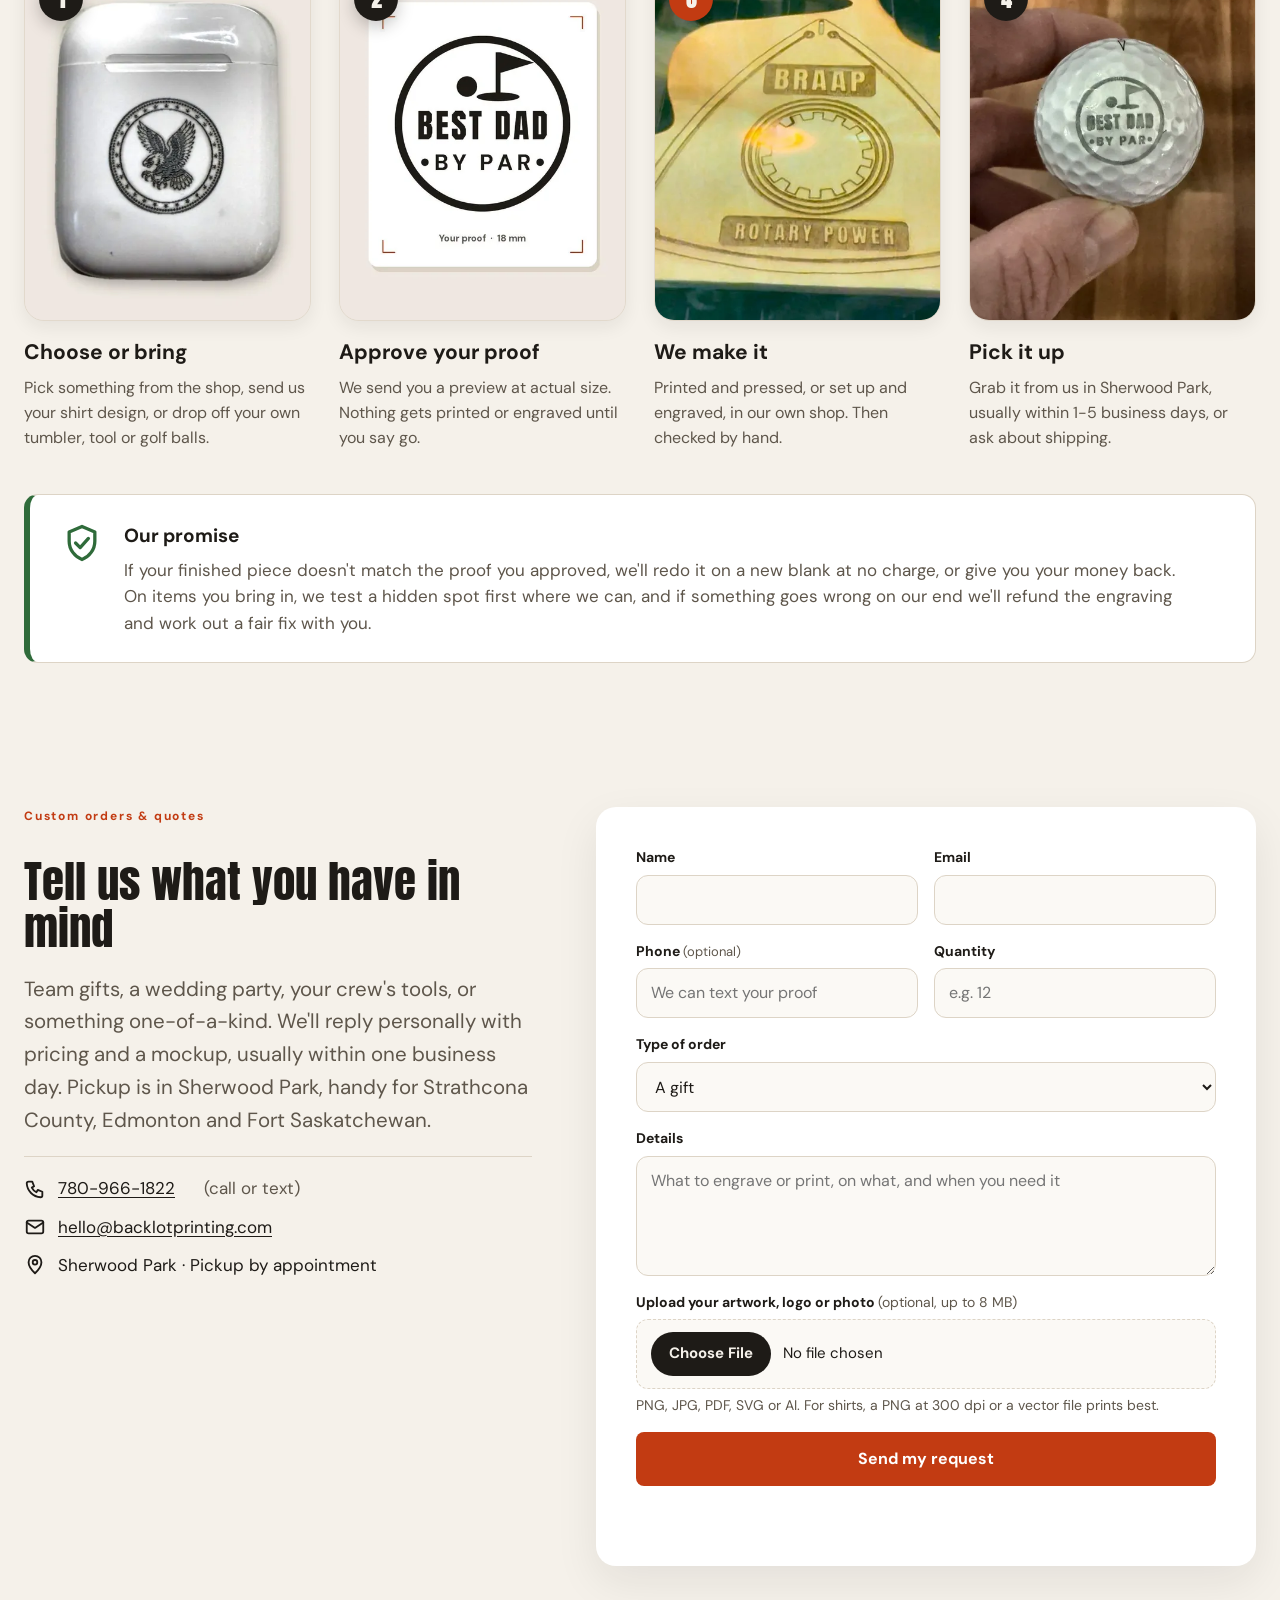
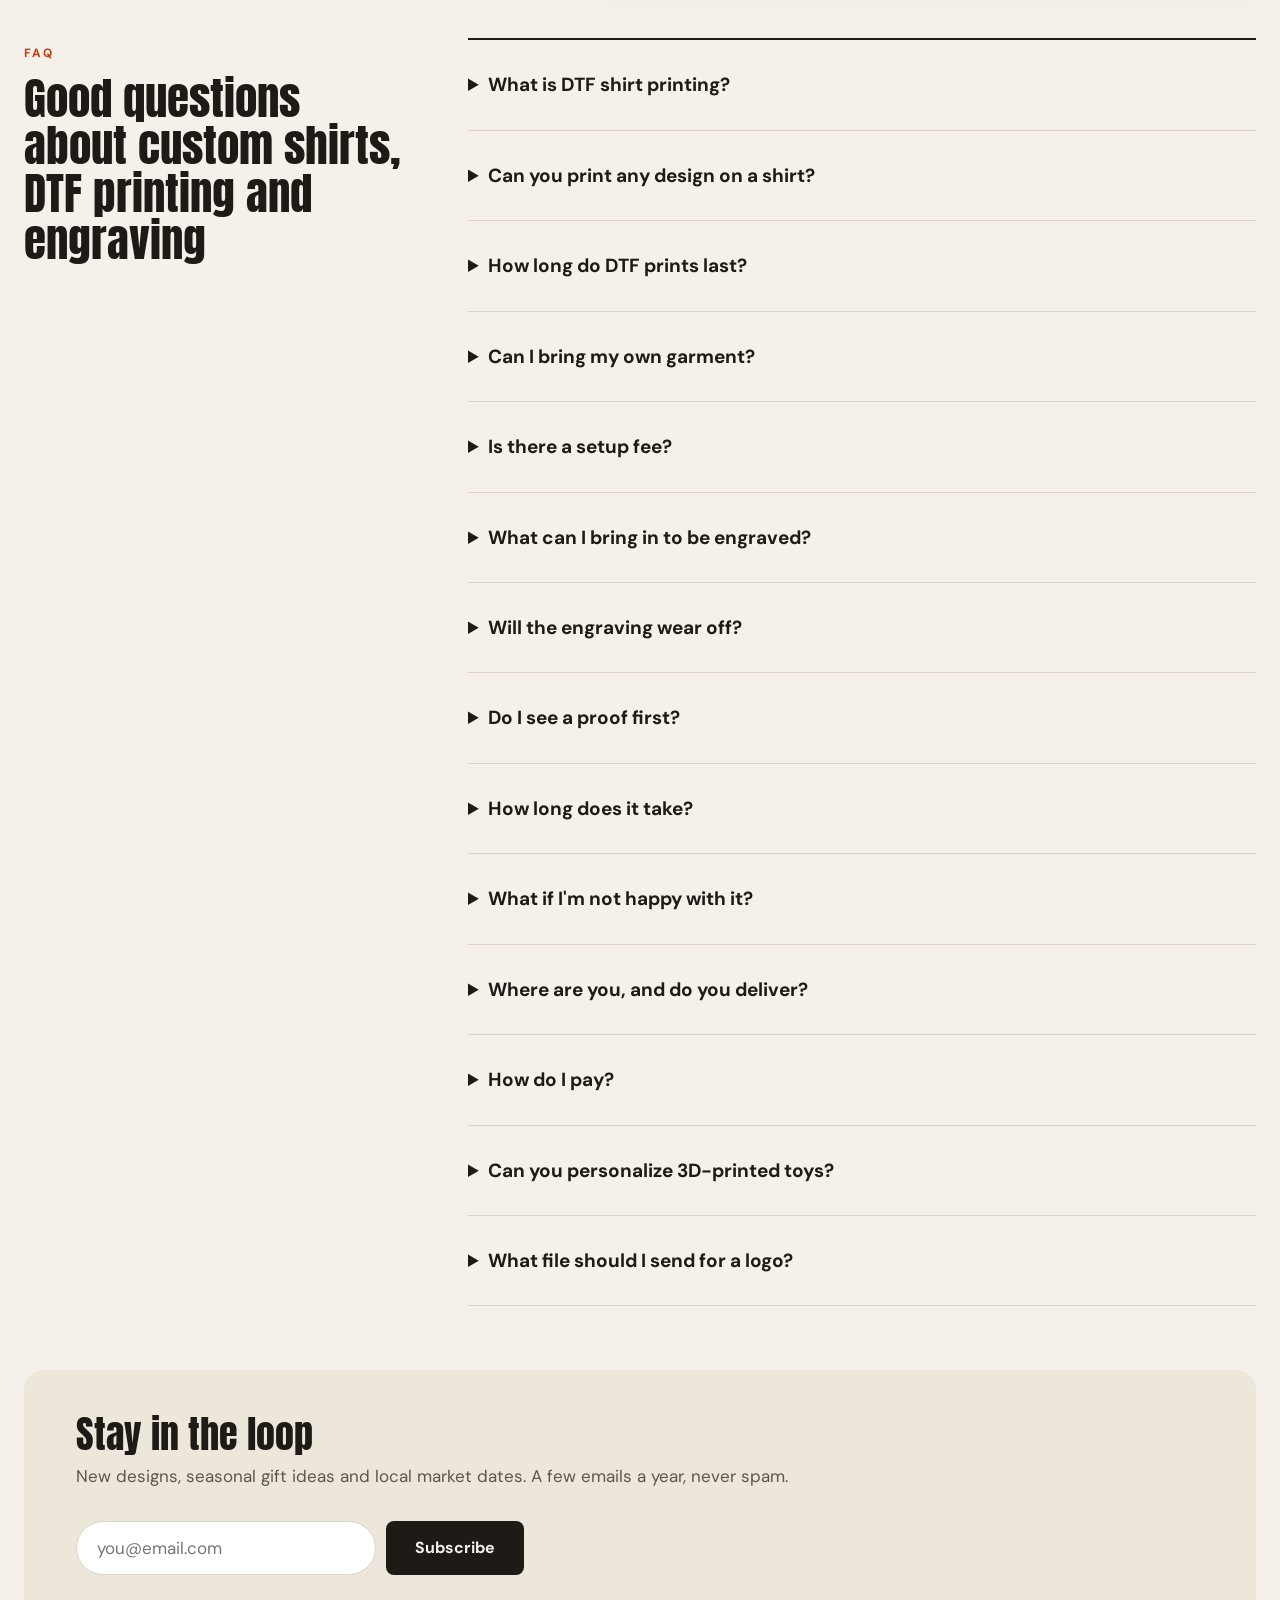
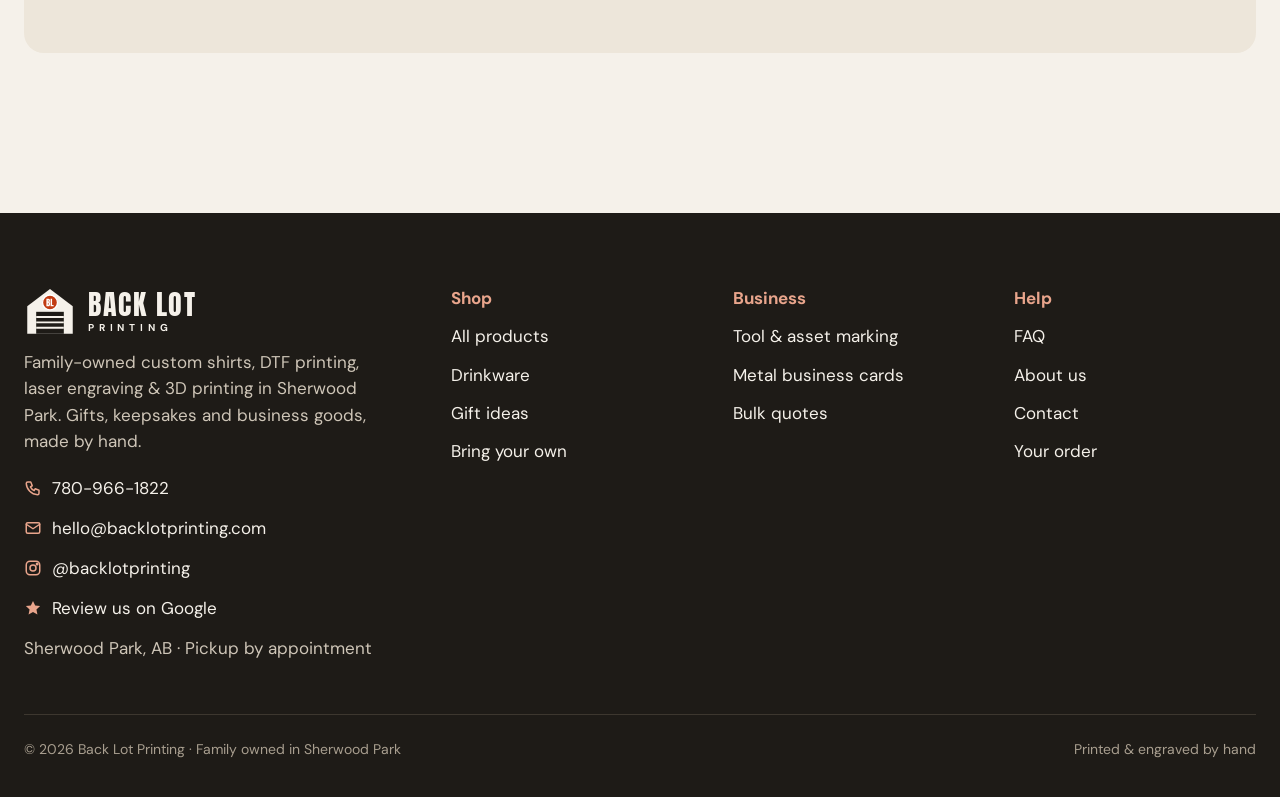
==== commit 4800684c: "Add files via upload" ====
--- a/index.html
+++ b/index.html
@@ -25,10 +25,13 @@
 <link rel="preconnect" href="https://fonts.gstatic.com" crossorigin>
 <link href="https://fonts.googleapis.com/css2?family=Anton&family=DM+Sans:opsz,wght@9..40,400;9..40,500;9..40,700&family=Fraunces:opsz,wght@9..144,500..700&family=Yellowtail&display=swap" rel="stylesheet">
 <link rel="stylesheet" href="styles.css">
+<script>if(!(window.matchMedia&&matchMedia('(prefers-reduced-motion: reduce)').matches))document.documentElement.classList.add('js-motion');</script>
 <script src="config.js"></script>
 <script src="products.js"></script>
 <script src="reviews.js"></script>
 <script src="site.js"></script>
+<script src="rack.js" defer></script>
+<script src="enhance.js" defer></script>
 </head>
 <body>
 
@@ -65,22 +68,23 @@
 <section class="hero hero--laser">
   <div class="wrap">
     <div class="hero-copy">
-      <p class="hero-kicker">Custom shirts, DTF printing &amp; laser engraving in <span data-cfg="town">Sherwood Park</span></p>
+      <p class="hero-kicker">Custom shirts, hoodies &amp; DTF printing in <span data-cfg="town">Sherwood Park</span></p>
       <h1 class="h1 brand-headline">YOUR IDEA.<br>OUR CRAFT.<br><em>MADE LOCAL.</em></h1>
-      <p class="lede">Custom shirts, engraved gifts and 3D prints. Made with care in our family shop in Sherwood Park, from a one-off gift to gear for your whole crew.</p>
+      <p class="lede">Full-colour shirts, hoodies and crew gear for your business, team or event, printed and pressed in our family shop. Plus metal business cards, engraved tumblers and asset tags that last.</p>
       <div class="hero-actions">
-        <a class="btn btn-accent" href="shop.html">Shop custom goods</a>
+        <a class="btn btn-accent" href="#quote" data-quote-type="Custom shirts, apparel or DTF printing">Get a shirt quote</a>
         <a class="btn btn-light" href="#shirt-preview">Design a custom shirt</a>
+        <a class="hero-link" href="#business">For businesses: cards &amp; asset tags ↗</a>
         
       </div>
       <div class="hero-facts">
         <div><b>No minimum</b><span>One piece is a real order</span></div>
-        <div><b>Proof first</b><span>You approve every print and engraving</span></div>
+        <div><b>Free mock-up</b><span>See it before we print a thing</span></div>
         <div><b>1-5 business days</b><span>Typical turnaround</span></div>
       </div>
     </div>
     <div class="hero-shots feature-mosaic">
-      <a class="shot shot-main" href="shop.html?cat=apparel"><img src="images/custom-tee-leo-black.jpg" alt="Black custom printed tee made by Back Lot Printing" width="1000" height="1000" fetchpriority="high"><span>Wear your own thing ↗</span></a>
+      <a class="shot shot-main" href="#apparel"><img src="images/rack/links-black-back.jpg" alt="Black hoodie with a large white skull-in-a-cap back print, made by Back Lot Printing" width="720" height="900" fetchpriority="high"><span>Wear your own thing ↗</span></a>
       <div class="shot-side">
         <a class="shot" href="shop.html?cat=drink"><img src="images/witches-brew-tumbler-both-sides.jpg" alt="Both sides of a custom engraved tumbler" width="1000" height="1000"><span>Make it personal ↗</span></a>
         <a class="shot" href="shop.html?cat=biz"><img src="images/metal-business-card.jpg" alt="Back Lot Printing engraved metal business card" width="1000" height="1000"><span>Build your brand ↗</span></a>
@@ -90,20 +94,20 @@
   <div class="hero-materials" aria-label="What we print on and engrave">
     <div class="wrap">
       <p>We print on</p>
-      <ul><li>Tees</li><li>Hoodies</li><li>Jackets</li><li>Totes</li></ul>
+      <ul><li>Tees</li><li>Hoodies</li><li>Crewnecks</li><li>Jackets</li><li>Aprons</li><li>Totes</li><li>DTF transfers</li></ul>
       <p>We engrave</p>
-      <ul><li>Stainless</li><li>Aluminum</li><li>Brass</li><li>Powder coat</li><li>Wood</li><li>Leather</li><li>Slate</li></ul>
+      <ul><li>Metal business cards</li><li>Tumblers</li><li>Asset tags</li><li>Tool marking</li><li>Stainless</li><li>Wood</li><li>Leather</li></ul>
     </div>
   </div>
 </section>
 
 <!-- Services -->
 <section class="section service-section"><div class="wrap">
-<div class="section-head"><div><span class="label">SMALL SHOP. BIG POSSIBILITIES.</span><h2 class="h2">What can we make for you?</h2></div><a class="link-strong" href="shop.html">Explore all products ↗</a></div>
+<div class="section-head"><div><span class="label">SMALL SHOP. BIG POSSIBILITIES.</span><h2 class="h2">Shirts first. Then we make it last.</h2></div><a class="link-strong" href="shop.html">Explore all products ↗</a></div>
 <div class="service-grid">
-<a class="service-card" href="shop.html?cat=apparel"><img src="images/crew-shirt-black.jpg" alt="Black Back Lot Printing crew shirt with a left-chest logo and a large back print" loading="lazy" width="1000" height="1000"><div><span class="label">01 / PRINT IT</span><h3>Custom apparel</h3><p>Tees, hoodies, team gear and ready-to-press DTF transfers.</p><b>Find your fit ↗</b></div></a>
-<a class="service-card" href="shop.html?cat=drink"><img src="images/witches-brew-tumbler-front.jpg" alt="Personalized engraved tumbler" loading="lazy" width="1000" height="1000"><div><span class="label">02 / MAKE YOUR MARK</span><h3>Laser engraving</h3><p>Thoughtful gifts, everyday favourites and branded business goods.</p><b>Make it yours ↗</b></div></a>
-<a class="service-card" href="shop.html?cat=print"><img src="images/3d-printed-golf-jig.jpg" alt="Custom 3D printed jig holding a golf ball" loading="lazy" width="1000" height="1000"><div><span class="label">03 / BUILD IT</span><h3>3D printing</h3><p>Personalized pieces, practical organizers and custom parts.</p><b>Bring an idea to life ↗</b></div></a>
+<a class="service-card" href="shop.html?cat=apparel"><img src="images/crew-shirt-black.jpg" alt="Black Back Lot Printing crew shirt with a left-chest logo and a large back print" loading="lazy" width="1000" height="1000"><div><span class="label">01 / PRINT IT</span><h3>Custom shirts &amp; hoodies</h3><p>Staff shirts, crew hoodies, team and event gear, plus ready-to-press DTF transfers. No minimum.</p><b>Find your fit ↗</b></div></a>
+<a class="service-card" href="#business"><img src="images/metal-business-card.jpg" alt="Black metal business card engraved with the Back Lot Printing logo" loading="lazy" width="1000" height="1000"><div><span class="label">02 / BRAND YOUR BUSINESS</span><h3>Metal cards &amp; asset tags</h3><p>Metal business cards people keep, and engraved tags for tools, equipment and fleets.</p><b>Equip your crew ↗</b></div></a>
+<a class="service-card" href="shop.html?cat=drink"><img src="images/witches-brew-tumbler-front.jpg" alt="Personalized engraved tumbler" loading="lazy" width="1000" height="1000"><div><span class="label">03 / MAKE YOUR MARK</span><h3>Tumblers &amp; engraving</h3><p>Engraved tumblers, gifts and one-off pieces. Bring your own or pick one of ours.</p><b>Make it yours ↗</b></div></a>
 </div></div></section>
 
 <!-- Christmas gift picks (hides itself after Dec 14) -->
@@ -210,7 +214,27 @@
       </div>
     </div>
 
-    <h3 class="h3 apparel-sub">Recent shirts</h3>
+    <div class="rack-head">
+      <h3 class="h3 apparel-sub">Fresh off the press</h3>
+      <div class="rack-arrows"><button type="button" class="rack-arrow" data-rack-step="-1" aria-label="Scroll the rack left">&#8592;</button><button type="button" class="rack-arrow" data-rack-step="1" aria-label="Scroll the rack right">&#8594;</button></div>
+    </div>
+    <div class="rack" data-rack>
+      <div class="rack-scroll" tabindex="0" aria-label="Recent customer orders on a clothes rack. Scroll sideways to see more.">
+        <ul class="rack-row">
+        <li class="hanger"><figure class="hanger-swing"><svg class="hanger-wire" viewBox="0 -4 160 74" aria-hidden="true"><path d="M80 34 V24 C80 20 92 18 92 9 C92 2 86 -1 80 -1 C74 -1 69 3 69 8" fill="none" stroke="currentColor" stroke-width="4" stroke-linecap="round"/><path d="M80 32 L10 60 C4 63 6 68 12 68 H148 C154 68 156 63 150 60 Z" fill="none" stroke="currentColor" stroke-width="4" stroke-linejoin="round"/></svg><a class="garment" href="images/rack/links-black-back.jpg" data-zoom><picture><source type="image/webp" srcset="images/rack/links-black-back-400.webp"><img src="images/rack/links-black-back.jpg" width="720" height="900" alt="Black hoodie with a large white skull wearing a ball cap printed on the back" loading="lazy" decoding="async" draggable="false"></picture></a><figcaption class="rack-tag"><b>Links &amp; Ink</b><span>Hoodie · 12″ back</span></figcaption></figure></li>
+        <li class="hanger"><figure class="hanger-swing"><svg class="hanger-wire" viewBox="0 -4 160 74" aria-hidden="true"><path d="M80 34 V24 C80 20 92 18 92 9 C92 2 86 -1 80 -1 C74 -1 69 3 69 8" fill="none" stroke="currentColor" stroke-width="4" stroke-linecap="round"/><path d="M80 32 L10 60 C4 63 6 68 12 68 H148 C154 68 156 63 150 60 Z" fill="none" stroke="currentColor" stroke-width="4" stroke-linejoin="round"/></svg><a class="garment" href="images/rack/fastlane-back.jpg" data-zoom><picture><source type="image/webp" srcset="images/rack/fastlane-back-400.webp"><img src="images/rack/fastlane-back.jpg" width="720" height="900" alt="Black hoodie with the Fast Lane Transport and Hot Shot logo in cobalt blue and white across the back" loading="lazy" decoding="async" draggable="false"></picture></a><figcaption class="rack-tag"><b>Fast Lane Transport</b><span>Hoodie · full back</span></figcaption></figure></li>
+        <li class="hanger"><figure class="hanger-swing"><svg class="hanger-wire" viewBox="0 -4 160 74" aria-hidden="true"><path d="M80 34 V24 C80 20 92 18 92 9 C92 2 86 -1 80 -1 C74 -1 69 3 69 8" fill="none" stroke="currentColor" stroke-width="4" stroke-linecap="round"/><path d="M80 32 L10 60 C4 63 6 68 12 68 H148 C154 68 156 63 150 60 Z" fill="none" stroke="currentColor" stroke-width="4" stroke-linejoin="round"/></svg><a class="garment" href="images/rack/links-white-front.jpg" data-zoom><picture><source type="image/webp" srcset="images/rack/links-white-front-400.webp"><img src="images/rack/links-white-front.jpg" width="720" height="900" alt="White hoodie with a black Links &amp; Ink logo on the left chest" loading="lazy" decoding="async" draggable="false"></picture></a><figcaption class="rack-tag"><b>Links &amp; Ink</b><span>Hoodie · left chest</span></figcaption></figure></li>
+        <li class="hanger"><figure class="hanger-swing"><svg class="hanger-wire" viewBox="0 -4 160 74" aria-hidden="true"><path d="M80 34 V24 C80 20 92 18 92 9 C92 2 86 -1 80 -1 C74 -1 69 3 69 8" fill="none" stroke="currentColor" stroke-width="4" stroke-linecap="round"/><path d="M80 32 L10 60 C4 63 6 68 12 68 H148 C154 68 156 63 150 60 Z" fill="none" stroke="currentColor" stroke-width="4" stroke-linejoin="round"/></svg><a class="garment" href="images/rack/market-mania-tee.jpg" data-zoom><picture><source type="image/webp" srcset="images/rack/market-mania-tee-400.webp"><img src="images/rack/market-mania-tee.jpg" width="720" height="900" alt="Black Market Mania Events staff tee with a white left-chest logo and a Back Lot Printing kraft hang tag" loading="lazy" decoding="async" draggable="false"></picture></a><figcaption class="rack-tag"><b>Market Mania Events</b><span>Staff tee · left chest</span></figcaption></figure></li>
+        <li class="hanger"><figure class="hanger-swing"><svg class="hanger-wire" viewBox="0 -4 160 74" aria-hidden="true"><path d="M80 34 V24 C80 20 92 18 92 9 C92 2 86 -1 80 -1 C74 -1 69 3 69 8" fill="none" stroke="currentColor" stroke-width="4" stroke-linecap="round"/><path d="M80 32 L10 60 C4 63 6 68 12 68 H148 C154 68 156 63 150 60 Z" fill="none" stroke="currentColor" stroke-width="4" stroke-linejoin="round"/></svg><a class="garment" href="images/rack/links-white-back.jpg" data-zoom><picture><source type="image/webp" srcset="images/rack/links-white-back-400.webp"><img src="images/rack/links-white-back.jpg" width="720" height="900" alt="White hoodie with a large black-line skull wearing a ball cap printed on the back" loading="lazy" decoding="async" draggable="false"></picture></a><figcaption class="rack-tag"><b>Links &amp; Ink</b><span>Hoodie · 12″ back</span></figcaption></figure></li>
+        <li class="hanger"><figure class="hanger-swing"><svg class="hanger-wire" viewBox="0 -4 160 74" aria-hidden="true"><path d="M80 34 V24 C80 20 92 18 92 9 C92 2 86 -1 80 -1 C74 -1 69 3 69 8" fill="none" stroke="currentColor" stroke-width="4" stroke-linecap="round"/><path d="M80 32 L10 60 C4 63 6 68 12 68 H148 C154 68 156 63 150 60 Z" fill="none" stroke="currentColor" stroke-width="4" stroke-linejoin="round"/></svg><a class="garment" href="images/rack/fastlane-front.jpg" data-zoom><picture><source type="image/webp" srcset="images/rack/fastlane-front-400.webp"><img src="images/rack/fastlane-front.jpg" width="720" height="900" alt="Black hoodie with a small Fast Lane Transport logo on the left chest" loading="lazy" decoding="async" draggable="false"></picture></a><figcaption class="rack-tag"><b>Fast Lane Transport</b><span>Hoodie · left chest</span></figcaption></figure></li>
+        <li class="hanger"><figure class="hanger-swing"><svg class="hanger-wire" viewBox="0 -4 160 74" aria-hidden="true"><path d="M80 34 V24 C80 20 92 18 92 9 C92 2 86 -1 80 -1 C74 -1 69 3 69 8" fill="none" stroke="currentColor" stroke-width="4" stroke-linecap="round"/><path d="M80 32 L10 60 C4 63 6 68 12 68 H148 C154 68 156 63 150 60 Z" fill="none" stroke="currentColor" stroke-width="4" stroke-linejoin="round"/></svg><a class="garment" href="images/rack/links-black-front.jpg" data-zoom><picture><source type="image/webp" srcset="images/rack/links-black-front-400.webp"><img src="images/rack/links-black-front.jpg" width="720" height="900" alt="Black hoodie with a white Links &amp; Ink logo on the left chest" loading="lazy" decoding="async" draggable="false"></picture></a><figcaption class="rack-tag"><b>Links &amp; Ink</b><span>Hoodie · left chest</span></figcaption></figure></li>
+        <li class="hanger"><figure class="hanger-swing"><svg class="hanger-wire" viewBox="0 -4 160 74" aria-hidden="true"><path d="M80 34 V24 C80 20 92 18 92 9 C92 2 86 -1 80 -1 C74 -1 69 3 69 8" fill="none" stroke="currentColor" stroke-width="4" stroke-linecap="round"/><path d="M80 32 L10 60 C4 63 6 68 12 68 H148 C154 68 156 63 150 60 Z" fill="none" stroke="currentColor" stroke-width="4" stroke-linejoin="round"/></svg><a class="garment" href="images/rack/backlot-tee.jpg" data-zoom><picture><source type="image/webp" srcset="images/rack/backlot-tee-400.webp"><img src="images/rack/backlot-tee.jpg" width="720" height="900" alt="Black tee with a small Back Lot Printing logo on the left chest" loading="lazy" decoding="async" draggable="false"></picture></a><figcaption class="rack-tag"><b>Back Lot Printing</b><span>Shop tee · left chest</span></figcaption></figure></li>
+        </ul>
+      </div>
+      <p class="rack-hint">Brush past or swipe the rack to swing the shirts. Tap one to see it up close.</p>
+    </div>
+
+    <h3 class="h3 apparel-sub">More from the shop</h3>
     <div class="gallery gallery--apparel">
       <figure><a href="images/dtf-transfer-whippet.jpg" data-zoom><img src="images/dtf-transfer-whippet.jpg" srcset="images/w/dtf-transfer-whippet-480.webp 480w, images/w/dtf-transfer-whippet-768.webp 768w" sizes="(max-width: 560px) 50vw, (max-width: 1100px) 33vw, 240px" alt="Full-colour DTF transfer of a whippet with a red sun, berry branches and a WHIPPET banner, printed on film and ready to press" width="768" height="768" loading="lazy" decoding="async"></a><figcaption>DTF transfer, ready to press</figcaption></figure>
       <figure><a href="images/custom-tee-leo-black.jpg" data-zoom><img src="images/custom-tee-leo-black.jpg" srcset="images/w/custom-tee-leo-black-480.webp 480w, images/w/custom-tee-leo-black-800.webp 800w, images/w/custom-tee-leo-black-1000.webp 1000w" sizes="(max-width: 560px) 50vw, (max-width: 1100px) 33vw, 240px" alt="Black t-shirt with a green Leo zodiac symbol printed on the front and a Back Lot Printing hang tag" width="1000" height="1000" loading="lazy" decoding="async"></a><figcaption>Custom DTF tees</figcaption></figure>
@@ -224,6 +248,52 @@
         <figure data-slot="images/apparel-bag.jpg" hidden><a href="images/apparel-bag.jpg" data-zoom><img alt="Custom printed tote bag" width="1000" height="1250" loading="lazy" decoding="async"></a><figcaption>Totes &amp; aprons</figcaption></figure>
         <!-- PHOTO SLOT: save your photo as images/apparel-closeup.jpg (portrait 4:5, about 1000 x 1250 px). It appears here automatically. -->
         <figure data-slot="images/apparel-closeup.jpg" hidden><a href="images/apparel-closeup.jpg" data-zoom><img alt="Close-up of a full-colour DTF print on fabric" width="1000" height="1250" loading="lazy" decoding="async"></a><figcaption>Print detail</figcaption></figure>
+    </div>
+  </div>
+</section>
+
+<!-- Business -->
+<section id="business" class="biz section">
+  <div class="wrap">
+    <div>
+      <span class="label">For businesses &amp; trades</span>
+      <h2 class="h2">Metal business cards &amp; asset tags that outlast the job</h2>
+      <p class="lede" style="margin-top:18px">Hand out a business card nobody throws away. Tag every tool, trailer and laptop with your name and a number, so it comes back and you know what you own. Local, quick and priced per piece, for a crew of five or a fleet of fifty.</p>
+      <div class="biz-points">
+        <div><b>Local</b><span>Drop off and pick up, no shipping wait</span></div>
+        <div><b>Permanent</b><span>Burned in, survives the field</span></div>
+        <div><b>Bulk rates</b><span>Save more the more you mark</span></div>
+      </div>
+      <a class="btn btn-light" href="#quote">Get a business quote</a>
+    </div>
+    <div class="price-table">
+      <table>
+        <thead><tr><th scope="col">Item</th><th scope="col">Price</th><th scope="col">At volume</th></tr></thead>
+        <tbody id="biz-rows"><tr><td>Tool Marking</td><td>$3 ea</td><td>$2.40 ea at 50+</td></tr><tr><td>Equipment &amp; Asset Tags</td><td>$4 ea</td><td>$3.20 ea at 50+</td></tr><tr><td>QR Code Tags</td><td>$5 ea</td><td>$4 ea at 50+</td></tr><tr><td>Metal Business Cards</td><td>$4 ea</td><td>$3 ea at 100+</td></tr><tr><td>Branded Bottle Openers</td><td>$7 ea</td><td>$5.60 ea at 50+</td></tr></tbody>
+      </table>
+      <p>Trade orders (tags, tool marking, QR codes) have a $40 minimum. Logo setup is free.</p>
+    </div>
+  </div>
+  <div class="wrap tagbuilder-wrap">
+    <div class="tagbuilder" id="tagbuilder" aria-labelledby="tb-title">
+      <div class="tb-copy">
+        <span class="label">Try it</span>
+        <h3 class="h3" id="tb-title">Preview your asset tags</h3>
+        <p>Type your company and an ID format. We number every tag in order, and can add a QR code that links to your contact or inventory sheet.</p>
+        <div class="tb-fields">
+          <div class="field"><label for="tb-co">Company</label><input id="tb-co" type="text" maxlength="22" value="YOUR COMPANY"></div>
+          <div class="field"><label for="tb-pre">ID prefix</label><input id="tb-pre" type="text" maxlength="6" value="TRK-"></div>
+          <div class="field"><label for="tb-start">Start at</label><input id="tb-start" type="number" min="1" max="9999" value="1" inputmode="numeric"></div>
+          <div class="field"><label for="tb-line">Bottom line</label><input id="tb-line" type="text" maxlength="28" value="IF FOUND CALL 780-966-1822"></div>
+        </div>
+        <div class="tb-finish" role="radiogroup" aria-label="Tag finish">
+          <button type="button" class="tb-chip is-on" data-finish="steel" role="radio" aria-checked="true">Stainless</button>
+          <button type="button" class="tb-chip" data-finish="black" role="radio" aria-checked="false">Black anodized</button>
+          <button type="button" class="tb-chip" data-finish="brass" role="radio" aria-checked="false">Brass</button>
+        </div>
+        <a class="btn btn-accent btn-sm" href="#quote" data-quote-type="Business or trade">Quote my tags</a>
+      </div>
+      <div class="tb-stage" aria-live="polite"><div class="tb-tag" data-i="2"></div><div class="tb-tag" data-i="1"></div><div class="tb-tag" data-i="0"></div></div>
     </div>
   </div>
 </section>
@@ -340,29 +410,7 @@
   </div>
 </section>
 
-<!-- Business -->
-<section id="business" class="biz section">
-  <div class="wrap">
-    <div>
-      <span class="label">For businesses &amp; trades</span>
-      <h2 class="h2">Mark your gear. Brand your business.</h2>
-      <p class="lede" style="margin-top:18px">Tool marking, equipment and asset tags, QR codes, metal business cards and client gifts. Local, quick and priced per piece, so a crew of five and a fleet of fifty both make sense.</p>
-      <div class="biz-points">
-        <div><b>Local</b><span>Drop off and pick up, no shipping wait</span></div>
-        <div><b>Permanent</b><span>Burned in, survives the field</span></div>
-        <div><b>Bulk rates</b><span>Save more the more you mark</span></div>
-      </div>
-      <a class="btn btn-light" href="#quote">Get a business quote</a>
-    </div>
-    <div class="price-table">
-      <table>
-        <thead><tr><th scope="col">Item</th><th scope="col">Price</th><th scope="col">At volume</th></tr></thead>
-        <tbody id="biz-rows"><tr><td>Tool Marking</td><td>$3 ea</td><td>$2.40 ea at 50+</td></tr><tr><td>Equipment &amp; Asset Tags</td><td>$4 ea</td><td>$3.20 ea at 50+</td></tr><tr><td>QR Code Tags</td><td>$5 ea</td><td>$4 ea at 50+</td></tr><tr><td>Metal Business Cards</td><td>$4 ea</td><td>$3 ea at 100+</td></tr><tr><td>Branded Bottle Openers</td><td>$7 ea</td><td>$5.60 ea at 50+</td></tr></tbody>
-      </table>
-      <p>Trade orders (tags, tool marking, QR codes) have a $40 minimum. Logo setup is free.</p>
-    </div>
-  </div>
-</section>
+
 
 <!-- Our work -->
 <section id="work" class="section">
--- a/styles.css
+++ b/styles.css
@@ -795,3 +795,157 @@
 .dlg-art:has(.product-mockup) .mockup-caption { top:42px; bottom:auto; }
 .dlg-art:has(.product-mockup) .dlg-preview { bottom:0; background:rgba(245,241,234,.94); padding:8px; font-family:var(--body); font-size:16px; }
 .order-row .mockup-caption { display:none; }
+
+/* ---------- Clothes rack (rack.js) ---------- */
+.rack-head { display: flex; align-items: flex-end; justify-content: space-between; gap: 16px; }
+.rack-arrows { display: flex; gap: 8px; margin-bottom: 14px; }
+.rack-arrow { width: 44px; height: 44px; border-radius: 50%; border: 1.5px solid var(--ink); background: var(--surface); color: var(--ink); font-size: 20px; line-height: 1; cursor: pointer; transition: background .2s, color .2s; }
+.rack-arrow:hover, .rack-arrow:focus-visible { background: var(--ink); color: var(--paper); }
+.rack { --card: 210px; --hook: 11px; position: relative; margin: 4px 0 8px; }
+.rack-scroll { overflow-x: auto; overflow-y: hidden; padding: 6px 0 26px; cursor: grab; scrollbar-width: thin; scrollbar-color: var(--line) transparent; -webkit-overflow-scrolling: touch; }
+.rack.is-dragging .rack-scroll { cursor: grabbing; user-select: none; }
+.rack-scroll:focus-visible { outline: 2px solid var(--accent); outline-offset: 4px; border-radius: 12px; }
+.rack-row { list-style: none; margin: 0; padding: 0 56px; display: flex; gap: 30px; width: max-content; position: relative; }
+/* the rail, with end caps */
+.rack-row::before { content: ""; position: absolute; left: 18px; right: 18px; top: calc(var(--hook) - 5px); height: 10px; border-radius: 6px;
+  background: linear-gradient(180deg, #f4f2ee 0%, #b9b4ab 45%, #7d776d 100%); box-shadow: 0 3px 6px rgba(30,27,23,.25); }
+.rack-row::after { content: ""; position: absolute; left: 8px; right: 8px; top: calc(var(--hook) - 9px); height: 18px; pointer-events: none;
+  background: radial-gradient(circle at 10px 9px, #6f695f 0 8px, transparent 9px) left / 20px 18px no-repeat, radial-gradient(circle at 10px 9px, #6f695f 0 8px, transparent 9px) right / 20px 18px no-repeat; }
+.hanger { flex: none; width: var(--card); position: relative; z-index: 1; }
+.hanger-swing { margin: 0; display: flex; flex-direction: column; align-items: center; transform-origin: 50% var(--hook); will-change: transform; }
+.hanger-wire { width: 150px; height: auto; display: block; color: #8a847a; filter: drop-shadow(0 2px 1px rgba(30,27,23,.25)); position: relative; z-index: 2; }
+.garment { display: block; width: 100%; margin-top: -26px; border-radius: 18px 18px 14px 14px; overflow: hidden; background: var(--img-bg); box-shadow: 0 10px 22px rgba(30,27,23,.16), 0 2px 4px rgba(30,27,23,.08);
+  transition: transform .35s cubic-bezier(.2,.8,.2,1), box-shadow .35s; position: relative; z-index: 1; }
+.garment img { display: block; width: 100%; aspect-ratio: 4 / 5; height: auto; object-fit: cover; transition: transform .6s cubic-bezier(.2,.8,.2,1); -webkit-user-drag: none; }
+.rack-tag { align-self: flex-start; margin: -18px 0 0 14px; position: relative; z-index: 3; transform: rotate(-4deg); transform-origin: 20% 0;
+  background: #C9A27A; color: #2A2016; border-radius: 4px 10px 10px 4px; padding: 7px 12px 7px 18px; font-size: 13px; line-height: 1.25; box-shadow: 0 3px 8px rgba(30,27,23,.18); max-width: 88%; transition: transform .35s; }
+.rack-tag::before { content: ""; position: absolute; left: 6px; top: 50%; width: 6px; height: 6px; margin-top: -3px; border-radius: 50%; background: var(--paper); box-shadow: inset 0 1px 1px rgba(0,0,0,.25); }
+.rack-tag b { display: block; font-size: 13px; }
+.rack-tag span { color: #4A3B2B; }
+.rack-hint { margin: 0; text-align: center; color: var(--muted); font-size: 14px; }
+@media (hover: hover) and (prefers-reduced-motion: no-preference) {
+  .hanger:hover .garment, .garment:focus-visible { transform: translateY(-6px) scale(1.035); box-shadow: 0 22px 40px rgba(30,27,23,.24), 0 3px 6px rgba(30,27,23,.1); }
+  .hanger:hover .garment img { transform: scale(1.06); }
+  .hanger:hover .rack-tag { transform: rotate(3deg) translateY(4px); }
+  .rack-row:hover .hanger:not(:hover) .garment { filter: saturate(.85) brightness(.97); }
+}
+.garment:focus-visible { outline: 3px solid var(--accent); outline-offset: 3px; }
+@media (max-width: 720px) {
+  .rack { --card: 160px; }
+  .rack-row { gap: 20px; padding: 0 24px; }
+  .hanger-wire { width: 118px; }
+  .rack { --hook: 9px; }
+  .garment { margin-top: -20px; }
+  .rack-arrows { display: none; }
+}
+
+/* ---------- Fix: keep "Example mockup" labels inside their photo ---------- */
+.tile-art, .card-art, .dlg-art, .cat-art { position: relative; }
+
+/* ---------- Motion & polish (enhance.js) ---------- */
+.scroll-progress { position: fixed; left: 0; top: 0; height: 3px; width: 100%; background: var(--accent); transform-origin: 0 50%; transform: scaleX(0); z-index: 200; pointer-events: none; }
+
+@media (prefers-reduced-motion: no-preference) {
+  /* Hero builds in */
+  .js-motion .hero-copy > * { animation: blUp .8s cubic-bezier(.2,.8,.2,1) both; }
+  .js-motion .hero-copy > :nth-child(1) { animation-delay: .05s; }
+  .js-motion .hero-copy > :nth-child(2) { animation-delay: .15s; }
+  .js-motion .hero-copy > :nth-child(3) { animation-delay: .3s; }
+  .js-motion .hero-copy > :nth-child(4) { animation-delay: .42s; }
+  .js-motion .hero-copy > :nth-child(5) { animation-delay: .54s; }
+  .js-motion .hero-shots .shot { animation: blDrop .9s cubic-bezier(.2,.8,.2,1) both; }
+  .js-motion .hero-shots .shot-main { animation-delay: .2s; }
+  .js-motion .hero-shots .shot-side .shot:nth-child(1) { animation-delay: .38s; }
+  .js-motion .hero-shots .shot-side .shot:nth-child(2) { animation-delay: .52s; }
+  .hero-shots .shot { translate: var(--px, 0) var(--py, 0); transition: translate .5s cubic-bezier(.2,.8,.2,1), box-shadow .3s; }
+  .hero-shots .shot-main img { animation: blDrift 18s ease-in-out infinite alternate; }
+  .hero-shots .shot:hover { box-shadow: 0 34px 64px rgba(0,0,0,.6); }
+  .hero-shots .shot span { transition: transform .3s, background .3s; }
+  .hero-shots .shot:hover span { transform: translateY(-3px); background: var(--accent); color: #fff; }
+
+  /* Scroll reveals */
+  .rv { opacity: 0; transform: translateY(26px); transition: opacity .7s cubic-bezier(.2,.8,.2,1) var(--d, 0ms), transform .7s cubic-bezier(.2,.8,.2,1) var(--d, 0ms); }
+  .rv.rv-in { opacity: 1; transform: none; }
+
+  /* Materials belt */
+  .hero-materials .wrap.mq { display: block !important; overflow: hidden; max-width: none; padding-inline: 0; -webkit-mask-image: linear-gradient(90deg, transparent, #000 6%, #000 94%, transparent); mask-image: linear-gradient(90deg, transparent, #000 6%, #000 94%, transparent); }
+  .mq-track { display: flex; width: max-content; animation: blBelt 38s linear infinite; }
+  .hero-materials .wrap.mq:hover .mq-track { animation-play-state: paused; }
+  .mq-group { display: flex; align-items: center; gap: 12px 28px; padding-right: 28px; flex: none; }
+  .mq-group ul { flex-wrap: nowrap !important; }
+  .mq-group li { white-space: nowrap; }
+  .mq-group li::after { content: "✦"; margin-left: 26px; color: var(--accent-soft); font-size: 11px; vertical-align: middle; }
+}
+
+@media (hover: hover) and (pointer: fine) and (prefers-reduced-motion: no-preference) {
+  /* Tilt + shine on cards */
+  .tilt { transform: perspective(900px) rotateX(var(--rx, 0deg)) rotateY(var(--ry, 0deg)); transition: transform .25s ease-out, box-shadow .3s, border-color .3s; transform-style: preserve-3d; position: relative; }
+  .tilt::after { content: ""; position: absolute; inset: 0; border-radius: inherit; pointer-events: none; opacity: 0; transition: opacity .3s;
+    background: radial-gradient(420px circle at var(--mx, 50%) var(--my, 50%), rgba(255,255,255,.28), transparent 45%); z-index: 2; }
+  .tilt:hover::after { opacity: 1; }
+  .service-card.tilt:hover { box-shadow: 0 26px 50px rgba(30,27,23,.16); border-color: var(--ink); }
+  .service-card > img { transition: transform .6s cubic-bezier(.2,.8,.2,1); }
+  .service-card:hover > img { transform: scale(1.05); }
+  .service-card b { display: inline-block; transition: transform .3s, color .3s; }
+  .service-card:hover b { transform: translateX(6px); color: var(--accent); }
+
+  /* Product tiles: lift, zoom and a "View" chip */
+  .tiles > .tile { transition: transform .35s cubic-bezier(.2,.8,.2,1); }
+  .tiles > .tile:hover { transform: translateY(-6px); }
+  .tiles > .tile .tile-art.tilt:hover { box-shadow: 0 22px 44px rgba(30,27,23,.18), 0 0 0 2px var(--ink); }
+  .tiles > .tile .tile-art::before { content: "View ↗"; position: absolute; right: 12px; bottom: 12px; z-index: 3; background: var(--ink); color: var(--paper); font-size: 13px; font-weight: 700; padding: 6px 12px; border-radius: 999px; opacity: 0; transform: translateY(8px); transition: opacity .3s, transform .3s; }
+  .tiles > .tile:hover .tile-art::before { opacity: 1; transform: none; }
+  .tiles > .tile .tile-row span { transition: color .3s; }
+  .tiles > .tile:hover .tile-row span { color: var(--accent); }
+
+  /* Gallery photos lift */
+  .gallery figure > a { transition: transform .35s cubic-bezier(.2,.8,.2,1), box-shadow .35s; }
+  .gallery figure > a:hover { transform: translateY(-5px); box-shadow: 0 20px 40px rgba(30,27,23,.18); }
+
+  /* Buttons press in */
+  .btn { transition: transform .2s, background .2s, color .2s, box-shadow .2s; }
+  .btn:hover { transform: translateY(-2px); box-shadow: 0 10px 22px rgba(30,27,23,.18); }
+  .btn:active { transform: translateY(0); box-shadow: none; }
+}
+
+@keyframes blUp { from { opacity: 0; transform: translateY(28px); } to { opacity: 1; transform: none; } }
+@keyframes blDrop { from { opacity: 0; transform: translateY(40px) rotate(3deg) scale(.96); } to { opacity: 1; transform: none; } }
+@keyframes blDrift { from { transform: scale(1.02) translate(0, 0); } to { transform: scale(1.1) translate(-2%, -2%); } }
+@keyframes blBelt { from { transform: translateX(0); } to { transform: translateX(-33.333%); } }
+
+/* ---------- Hero link ---------- */
+.hero-link { align-self: center; color: var(--accent-soft); font-weight: 700; text-decoration: none; border-bottom: 1px solid currentColor; padding-bottom: 2px; margin-left: 6px; }
+.hero-link:hover { color: var(--paper); }
+
+/* ---------- Asset tag builder ---------- */
+.biz .tagbuilder-wrap { display: block; margin-top: 56px; }
+.tagbuilder { display: grid; grid-template-columns: minmax(0, 1fr) minmax(0, 1.1fr); gap: 48px; align-items: center; background: #183330; border: 1px solid var(--teal-line); border-radius: 28px; padding: 40px; }
+.tagbuilder .label { color: #A9C9C5; }
+.tagbuilder .h3 { color: var(--paper); margin: 6px 0 10px; }
+.tagbuilder p { color: var(--teal-text); margin: 0 0 20px; }
+.tb-fields { display: grid; grid-template-columns: 1fr 1fr; gap: 12px 16px; margin-bottom: 16px; }
+.tb-fields .field:first-child, .tb-fields .field:last-child { grid-column: 1 / -1; }
+.tagbuilder .field label { color: #CFE0DE; font-size: 14px; font-weight: 700; display: block; margin-bottom: 6px; }
+.tagbuilder .field input { width: 100%; background: #10251F; border: 1px solid var(--teal-line); color: var(--paper); border-radius: 12px; padding: 11px 14px; font: inherit; font-size: 16px; }
+.tagbuilder .field input:focus { outline: 2px solid var(--accent-soft); outline-offset: 1px; }
+.tb-finish { display: flex; flex-wrap: wrap; gap: 8px; margin-bottom: 22px; }
+.tb-chip { border: 1.5px solid var(--teal-line); background: transparent; color: var(--teal-text); border-radius: 999px; padding: 8px 16px; font: inherit; font-size: 14px; font-weight: 700; cursor: pointer; transition: background .2s, color .2s, border-color .2s; }
+.tb-chip.is-on, .tb-chip:hover { background: var(--paper); color: var(--ink); border-color: var(--paper); }
+.tb-stage { position: relative; height: 330px; }
+.tb-tag { position: absolute; left: 50%; top: 50%; width: min(100%, 440px); filter: drop-shadow(0 18px 26px rgba(0,0,0,.4)); transition: transform .5s cubic-bezier(.2,.8,.2,1); }
+.tb-tag svg { display: block; width: 100%; height: auto; }
+.tb-tag[data-i="0"] { transform: translate(-50%, -10%) rotate(-3deg); }
+.tb-tag[data-i="1"] { transform: translate(-46%, -48%) rotate(4deg); }
+.tb-tag[data-i="2"] { transform: translate(-54%, -86%) rotate(-7deg); }
+@media (hover: hover) and (prefers-reduced-motion: no-preference) {
+  .tb-stage:hover .tb-tag[data-i="0"] { transform: translate(-50%, 6%) rotate(-1deg); }
+  .tb-stage:hover .tb-tag[data-i="1"] { transform: translate(-42%, -50%) rotate(6deg); }
+  .tb-stage:hover .tb-tag[data-i="2"] { transform: translate(-58%, -104%) rotate(-10deg); }
+  .tb-flash .tb-tag { animation: tbFlash .6s ease-out; }
+}
+@keyframes tbFlash { 0% { filter: drop-shadow(0 18px 26px rgba(0,0,0,.4)) brightness(1.35); } 100% { filter: drop-shadow(0 18px 26px rgba(0,0,0,.4)) brightness(1); } }
+@media (max-width: 900px) {
+  .tagbuilder { grid-template-columns: 1fr; padding: 26px; gap: 24px; }
+  .tb-stage { height: 250px; order: -1; }
+  .tb-tag { width: min(92%, 380px); }
+}
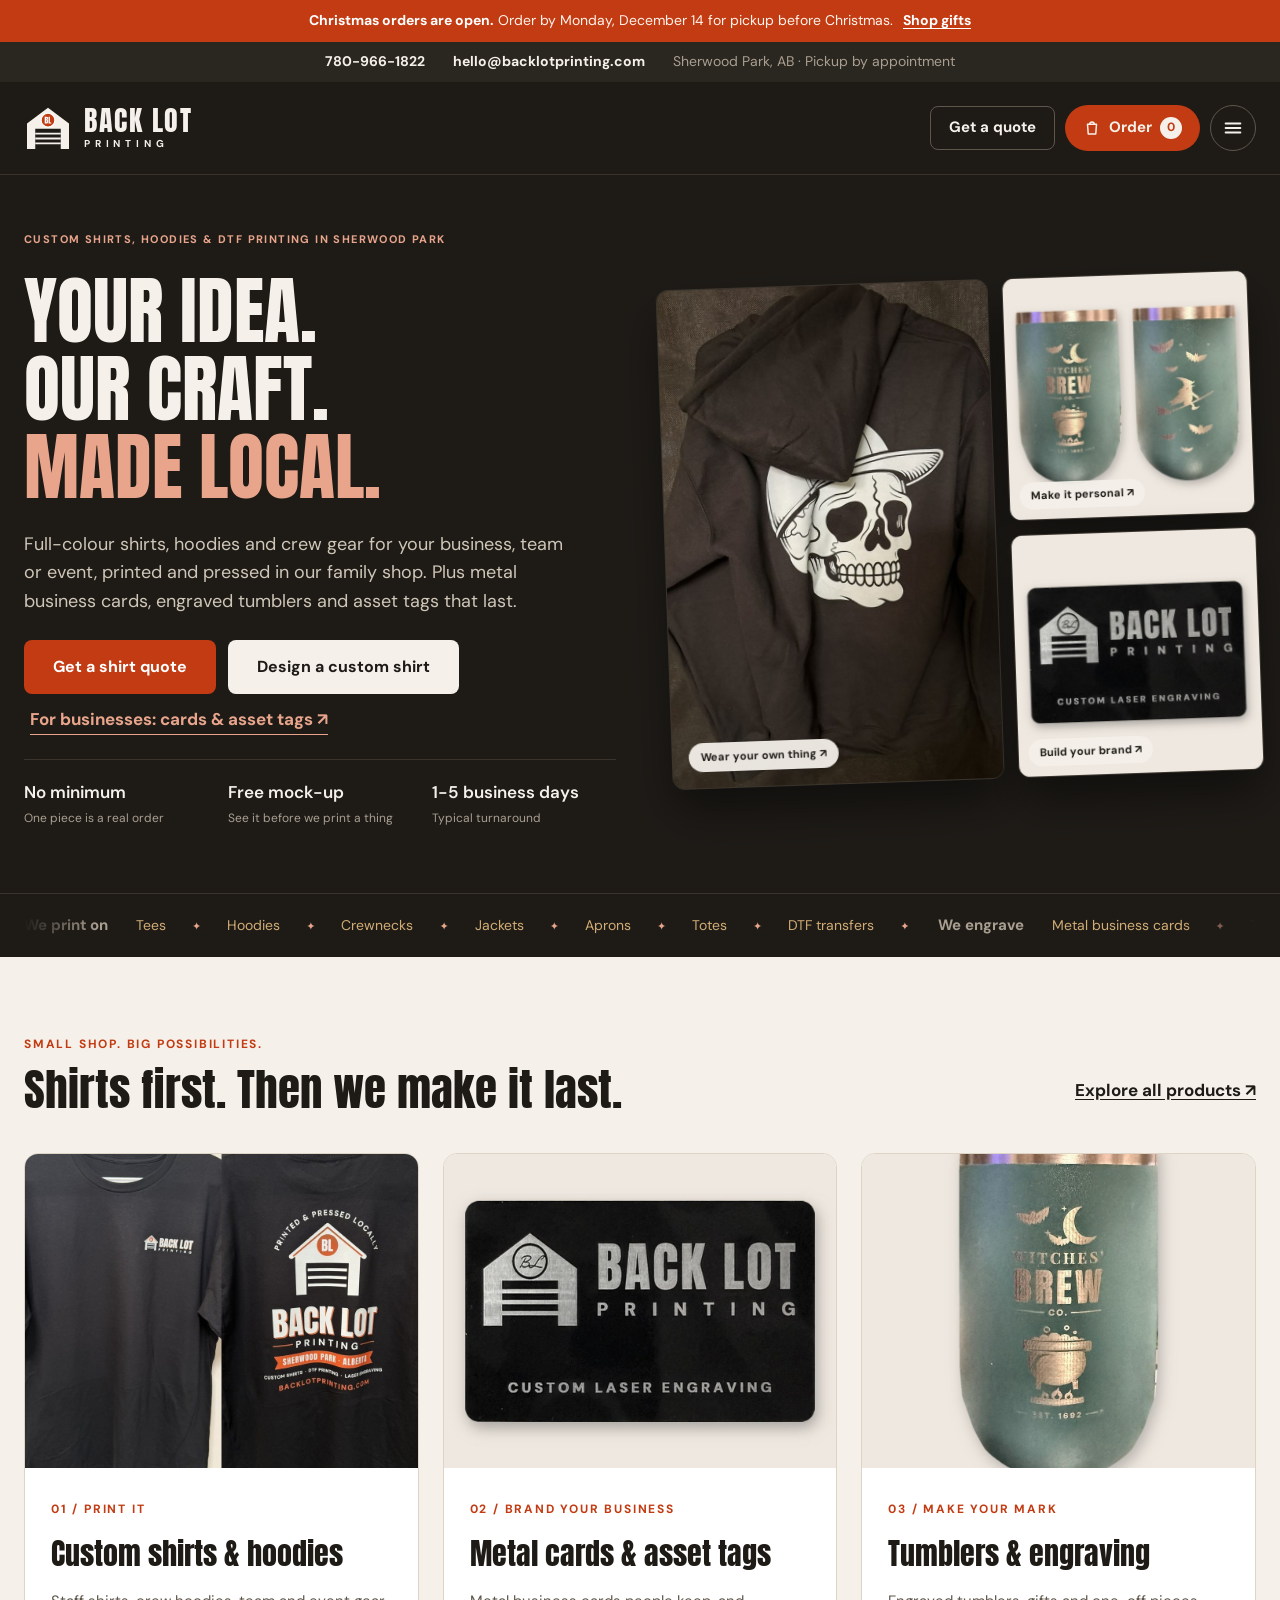
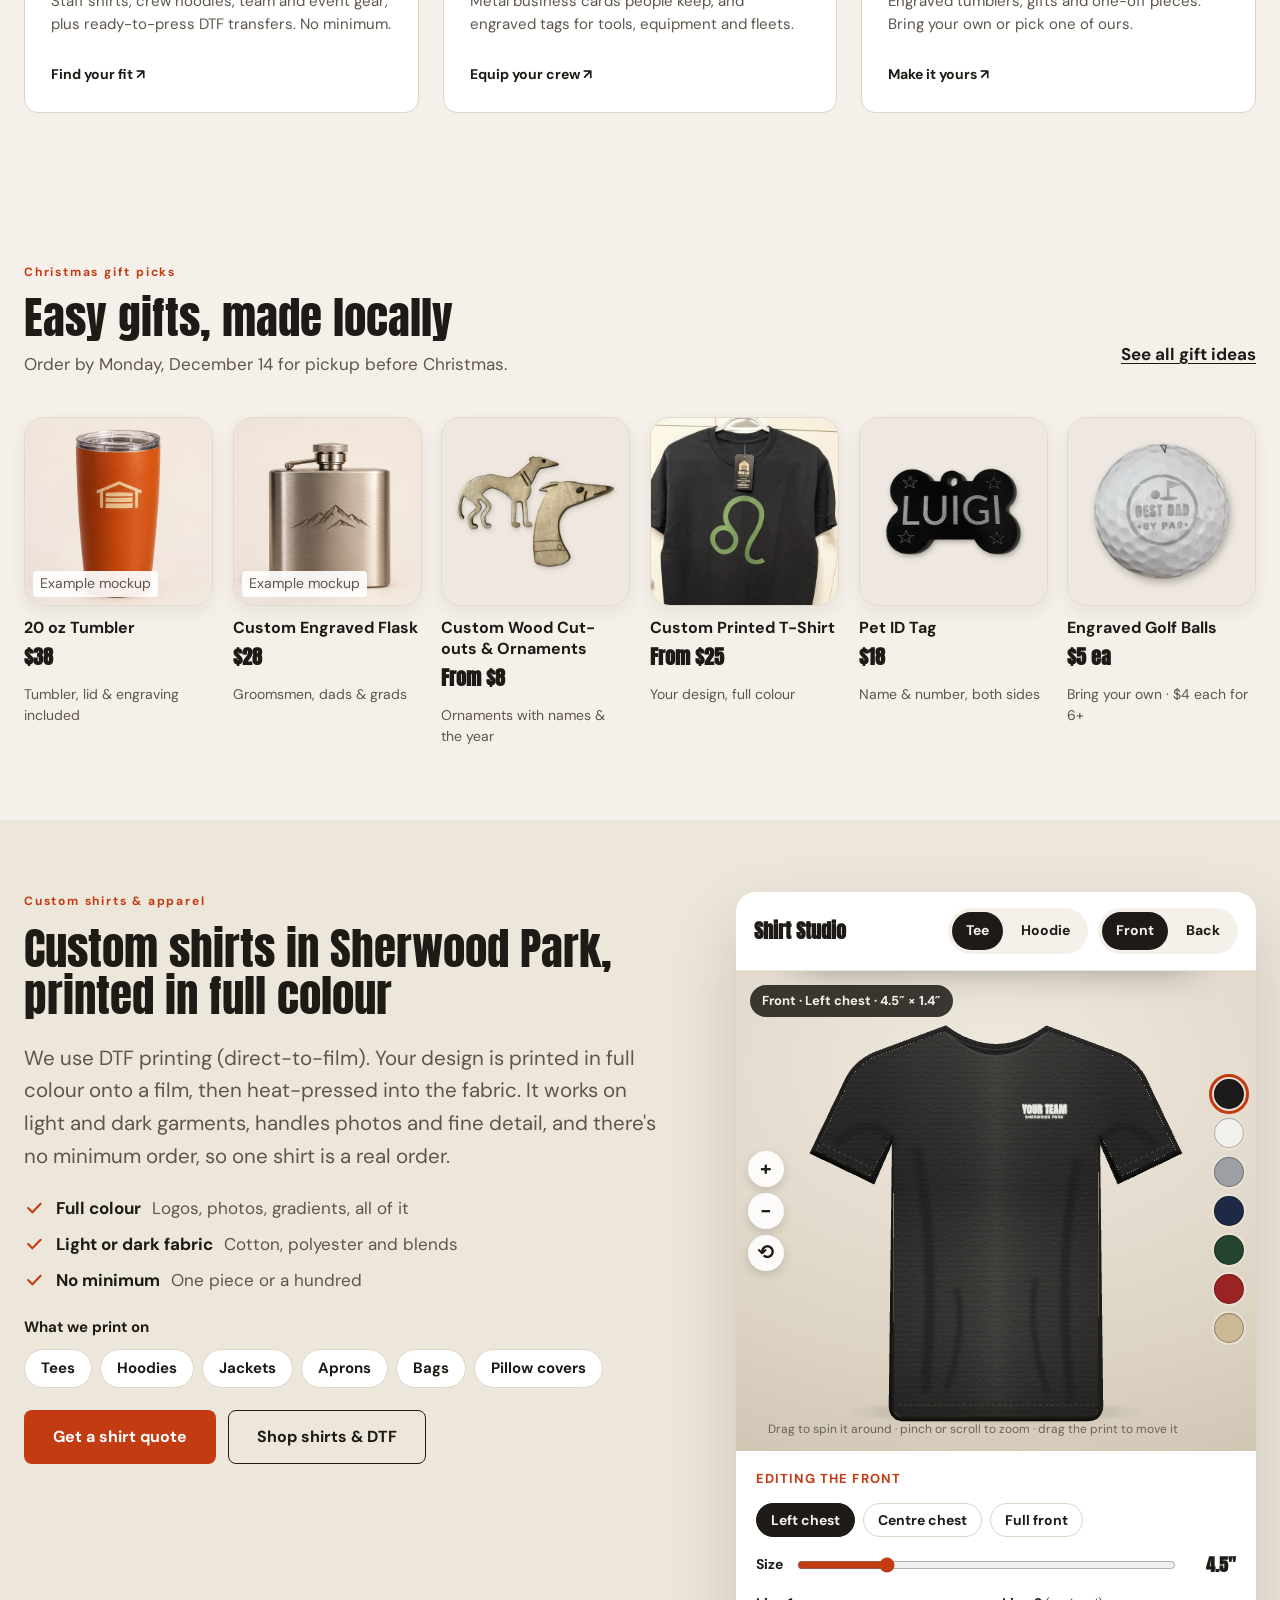
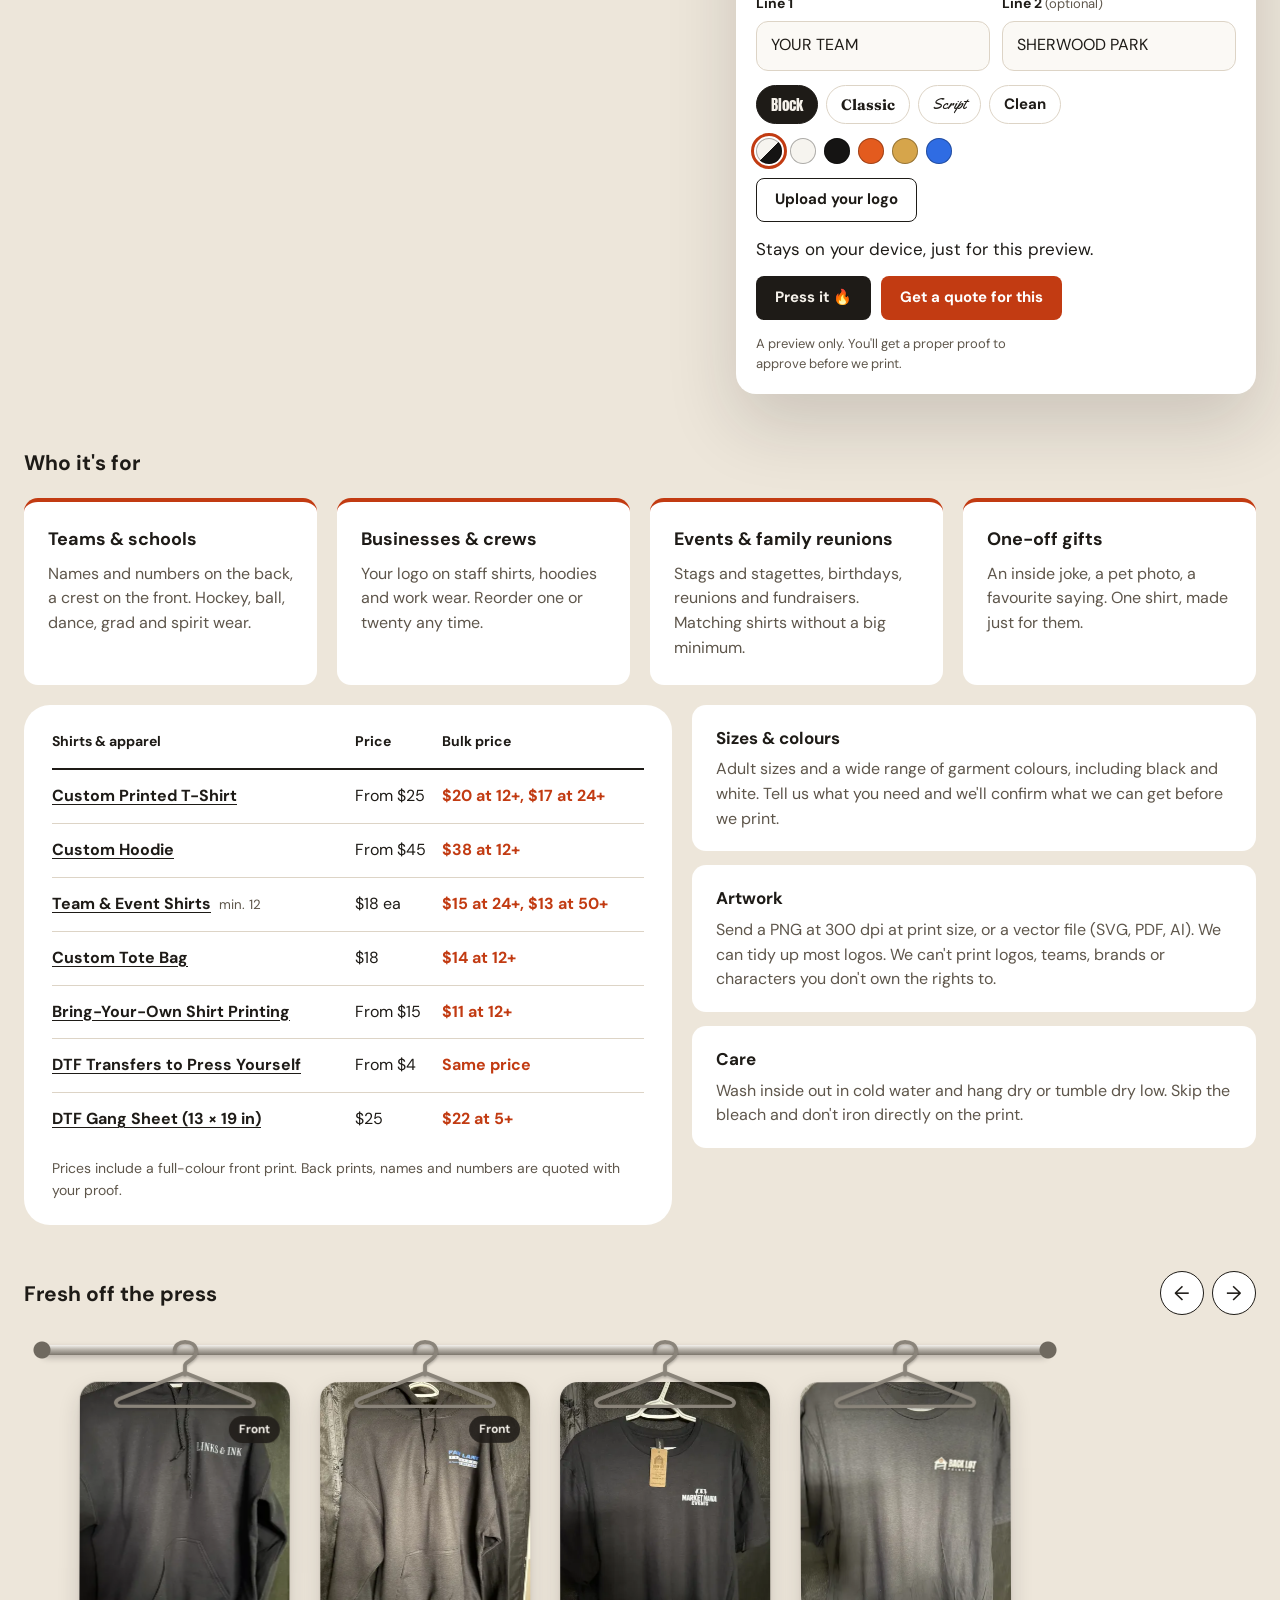
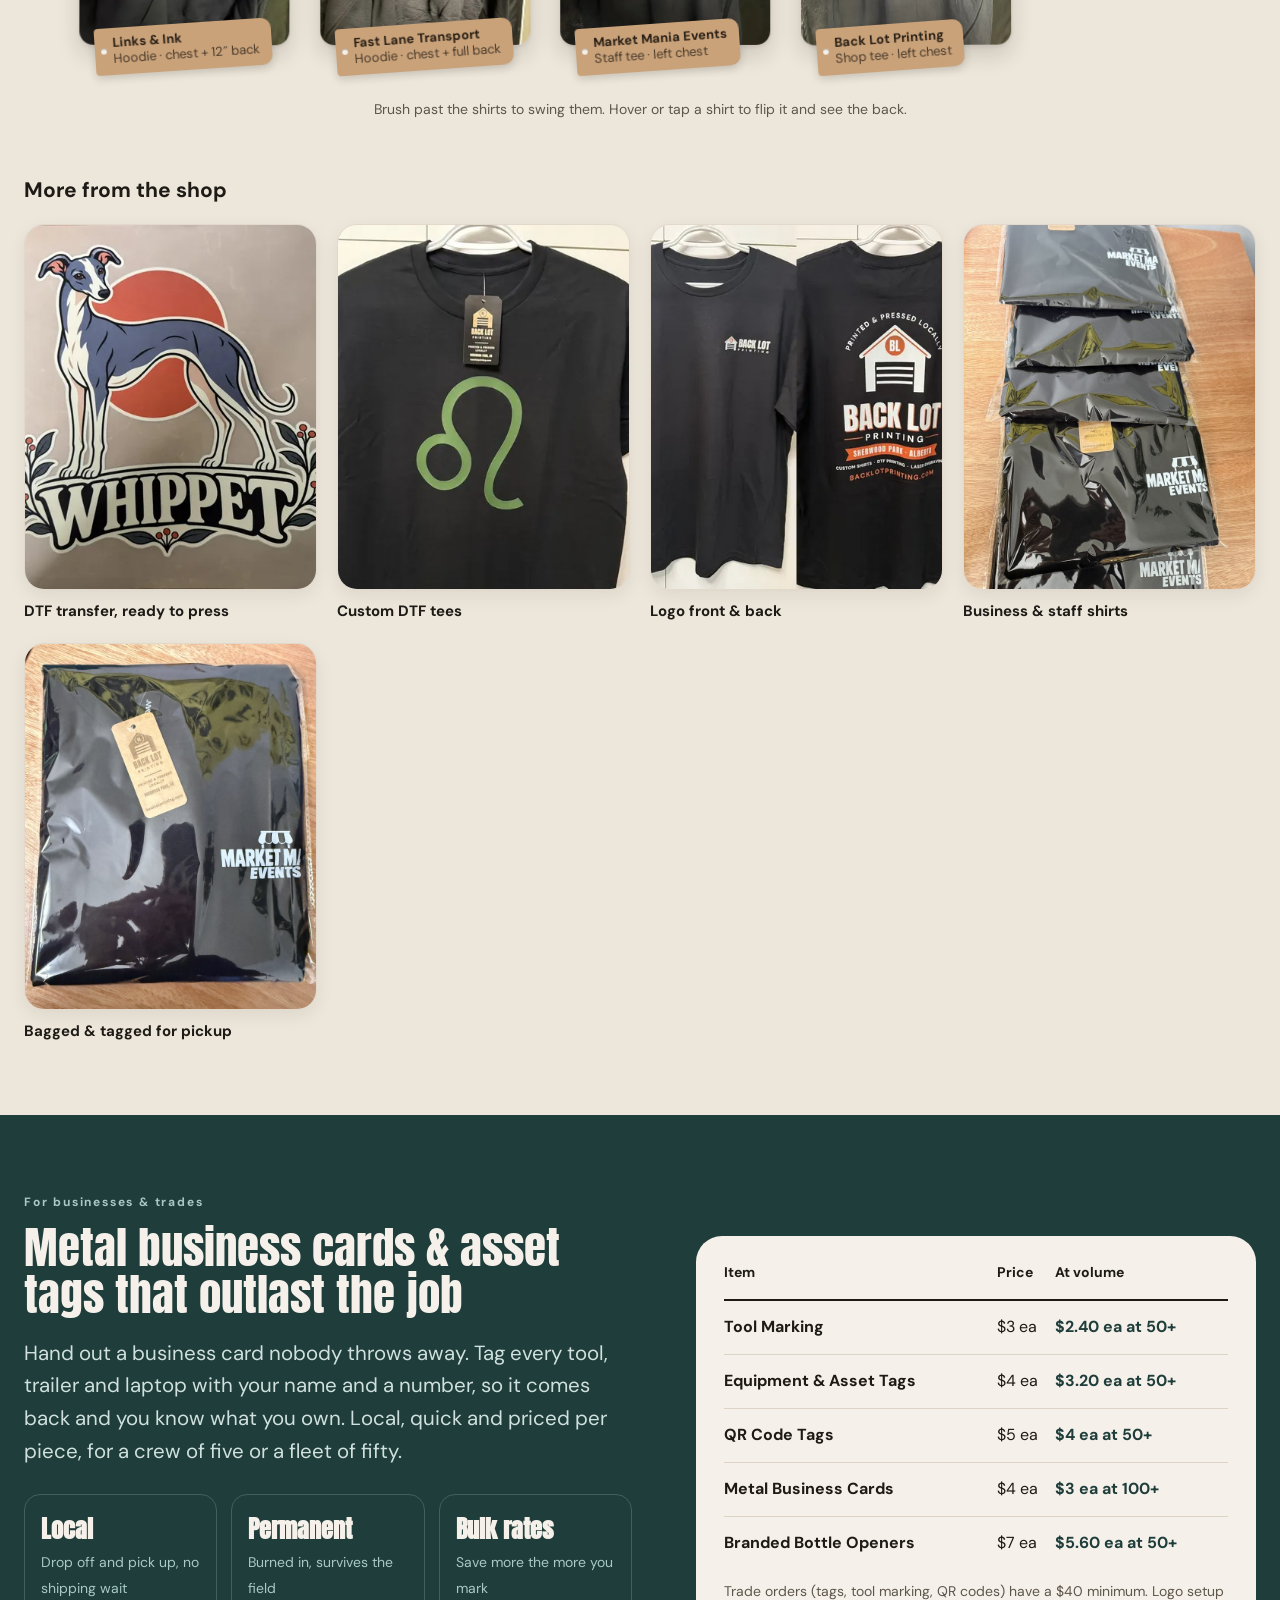
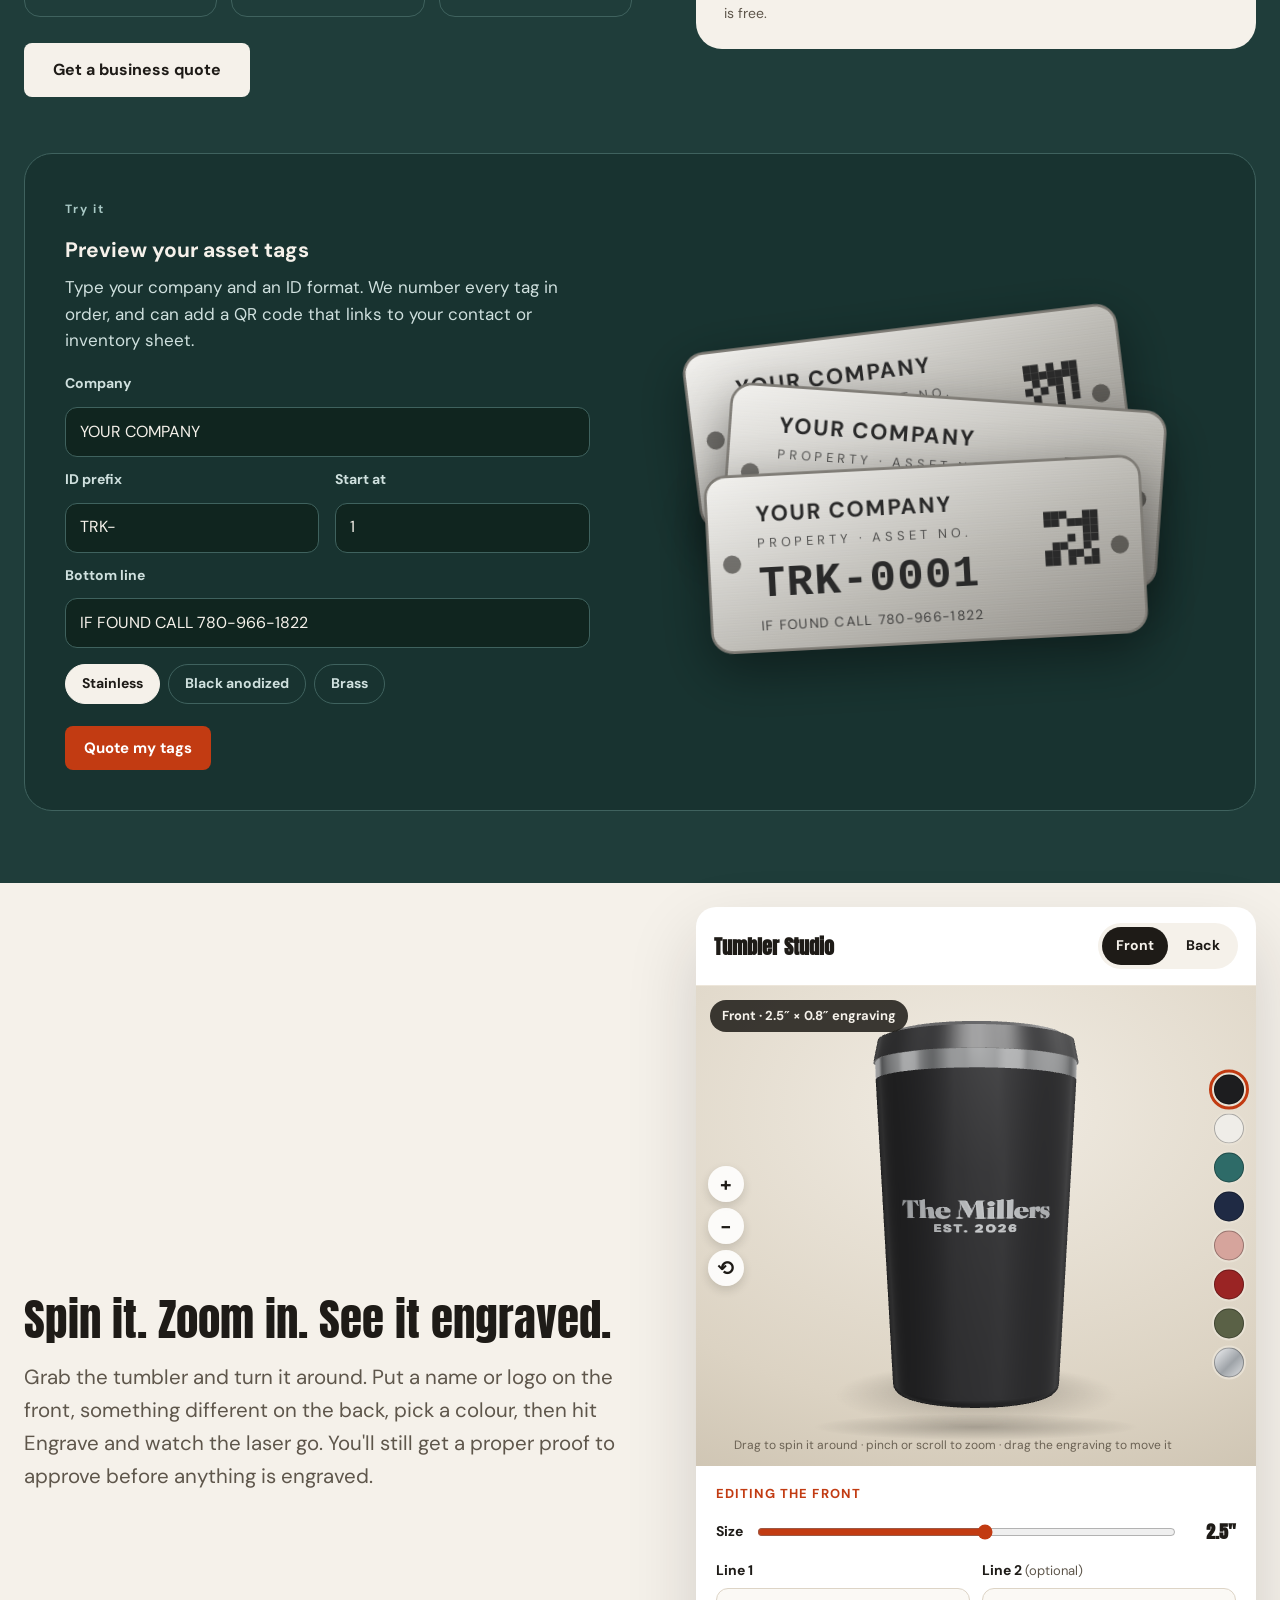
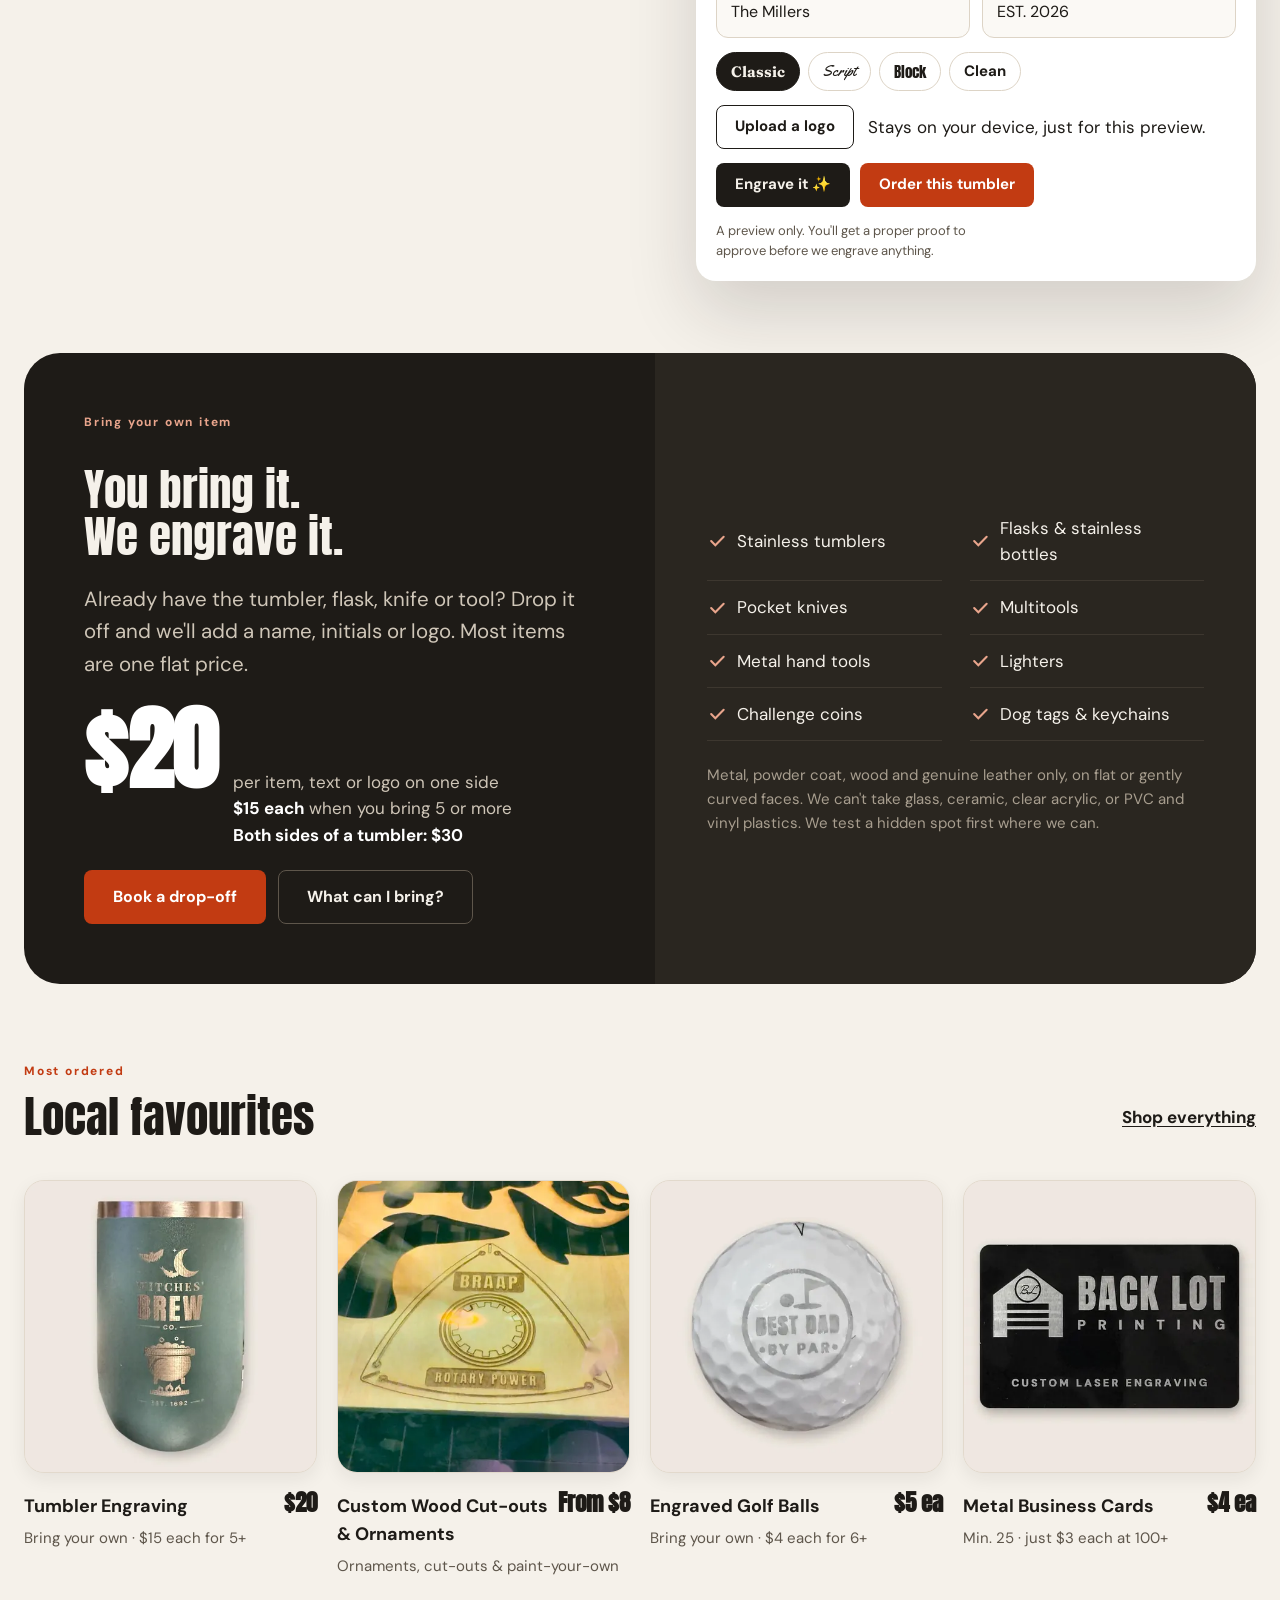
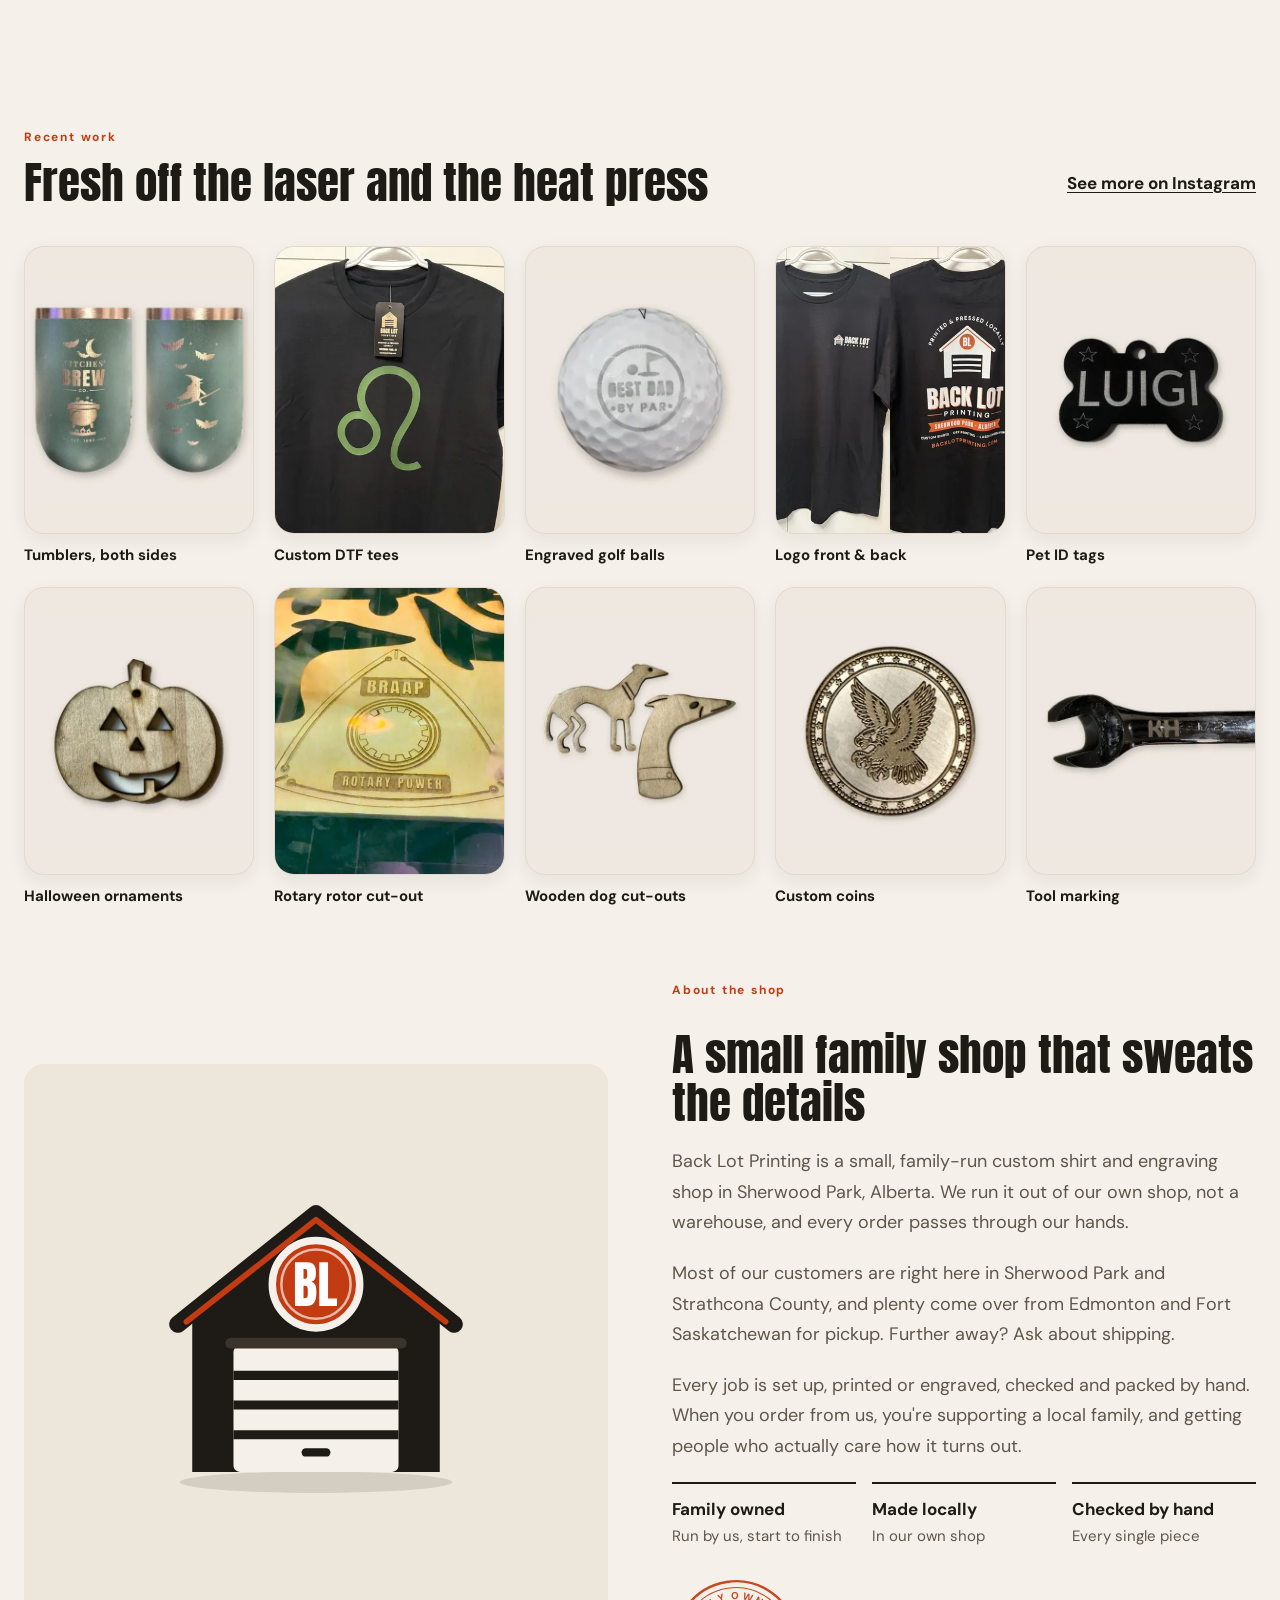
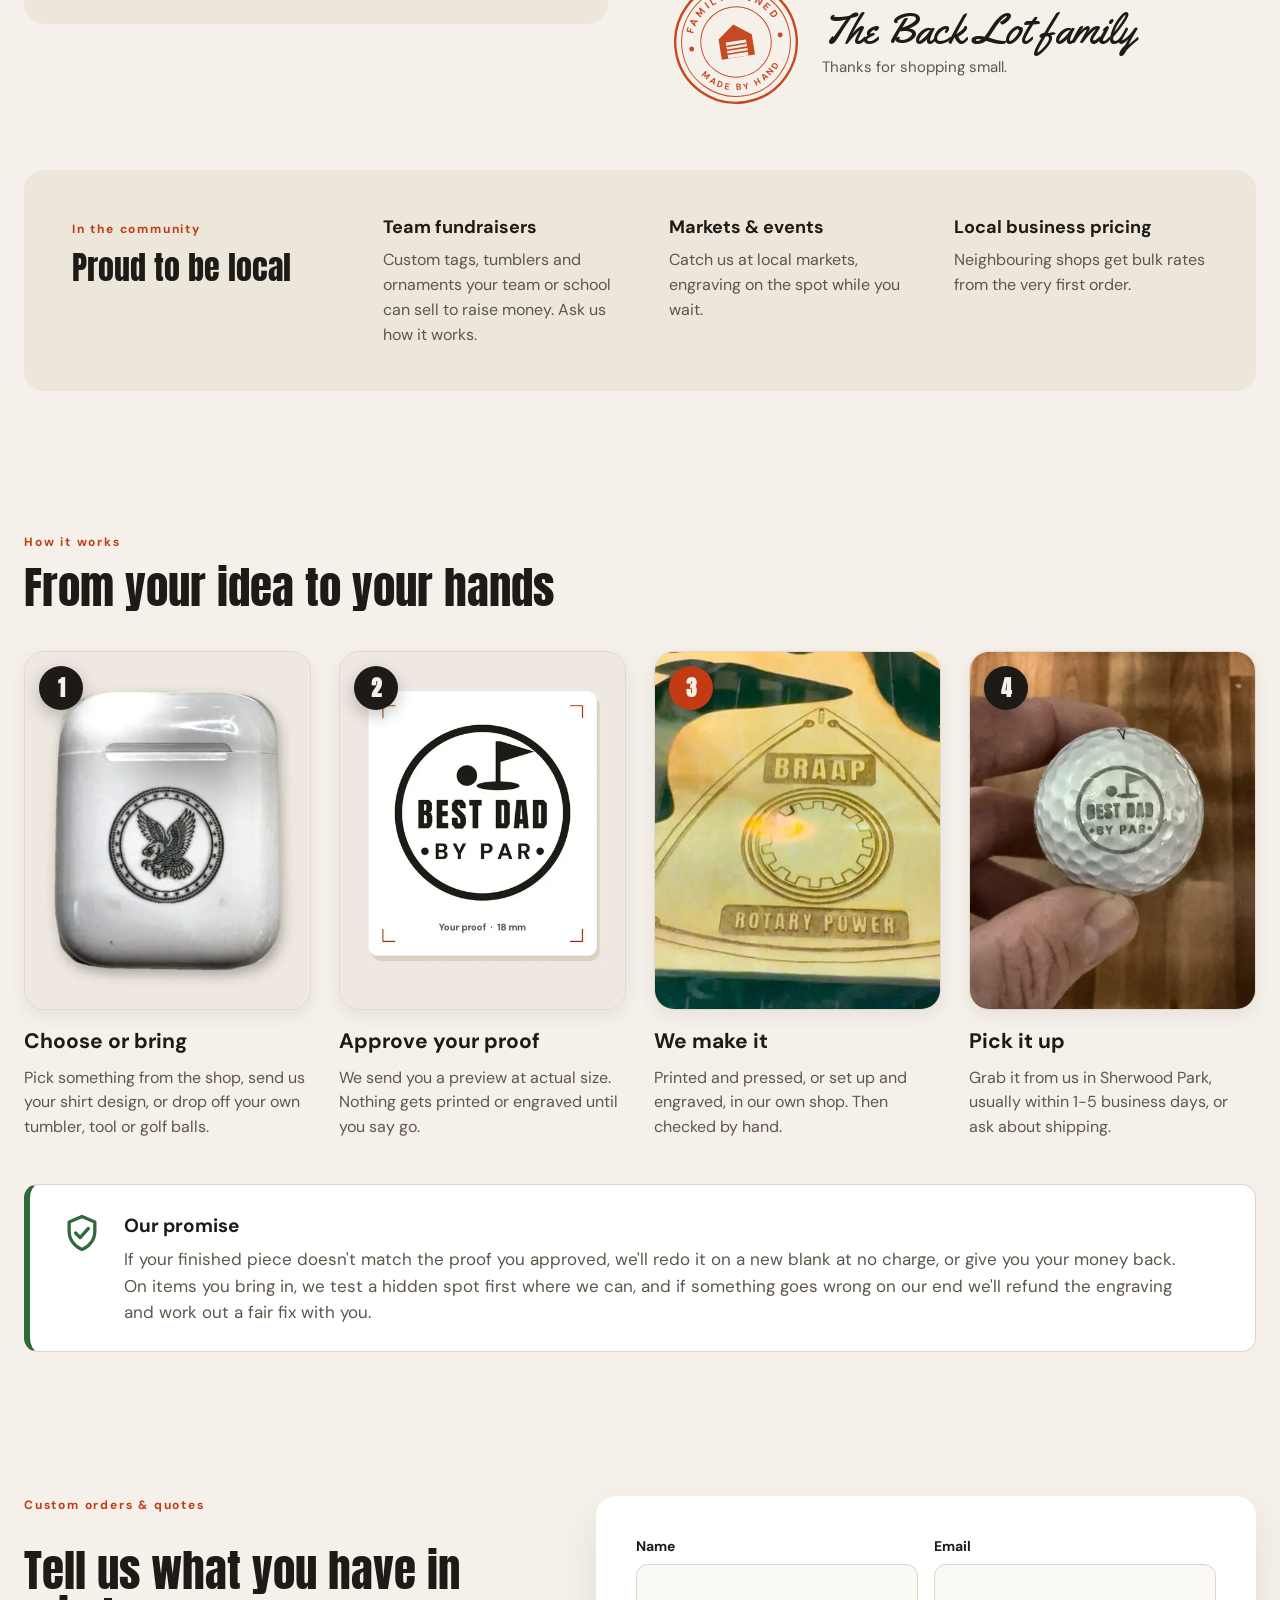
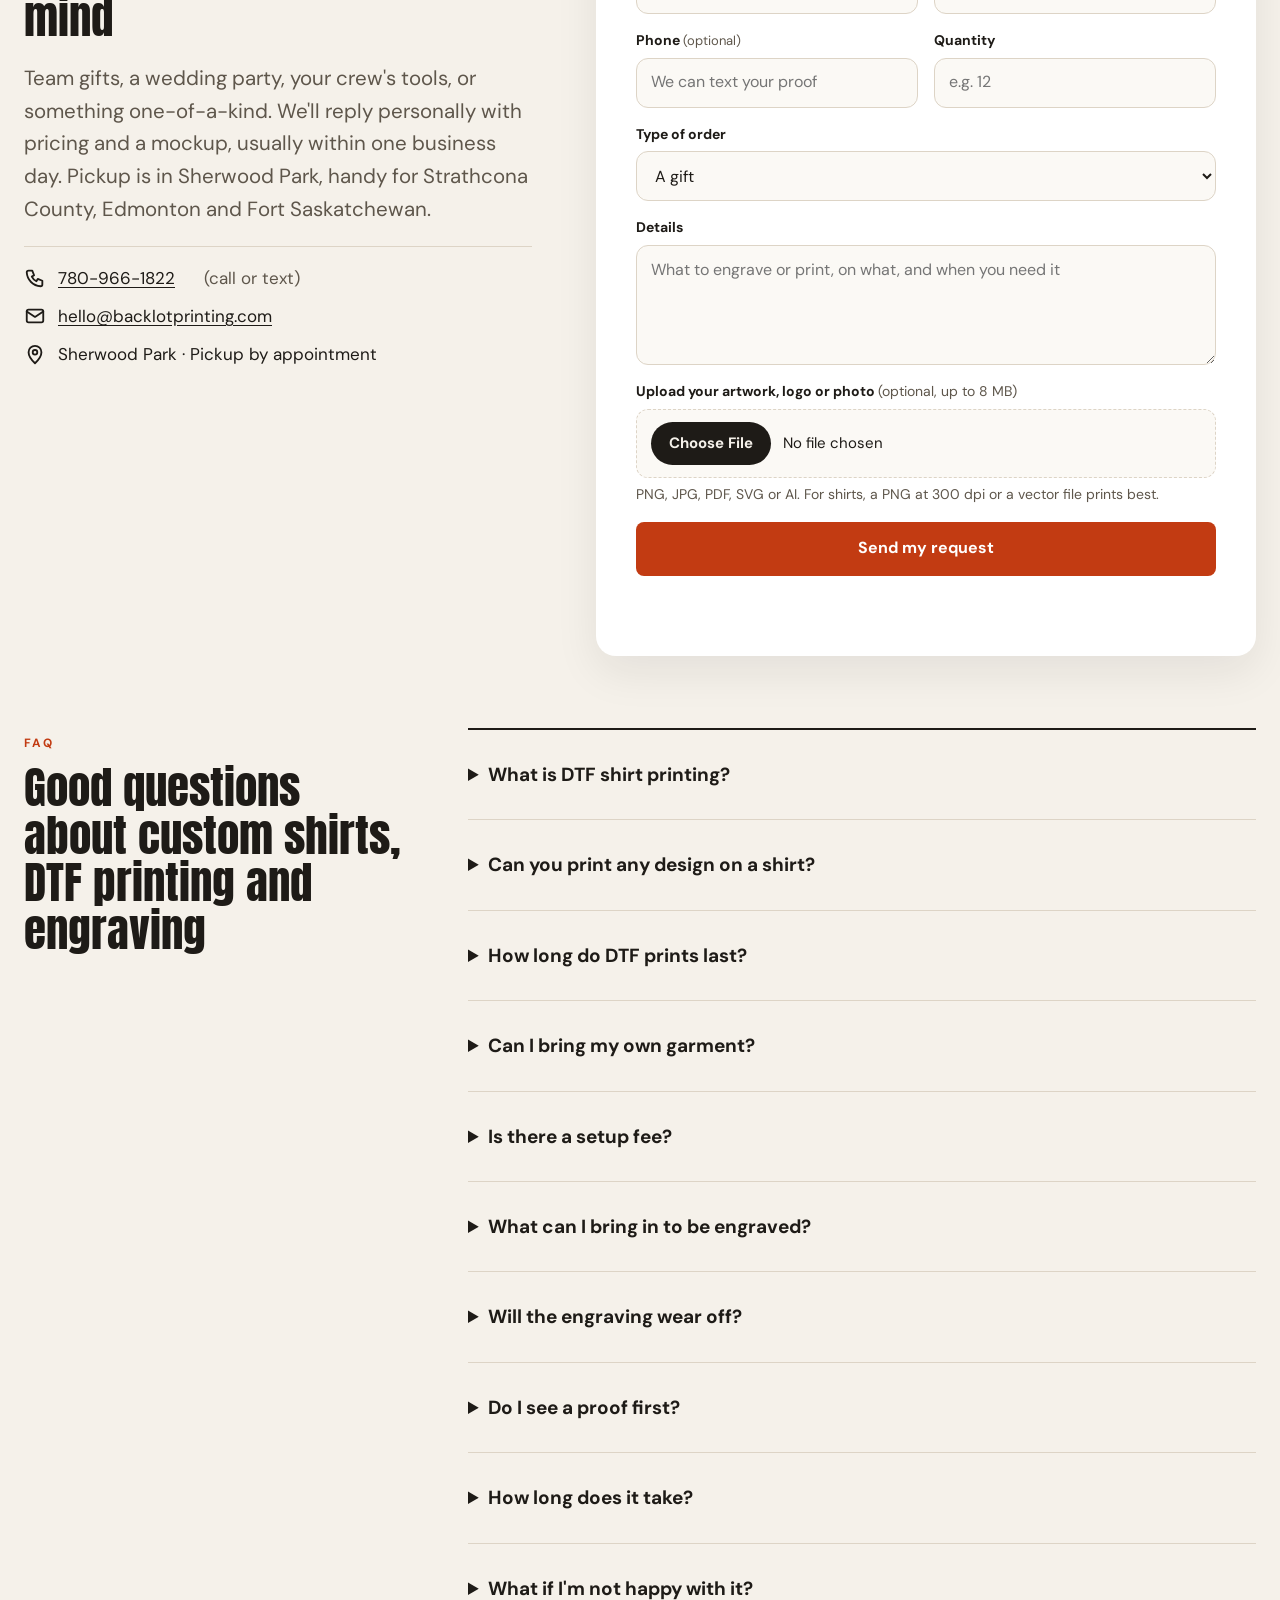
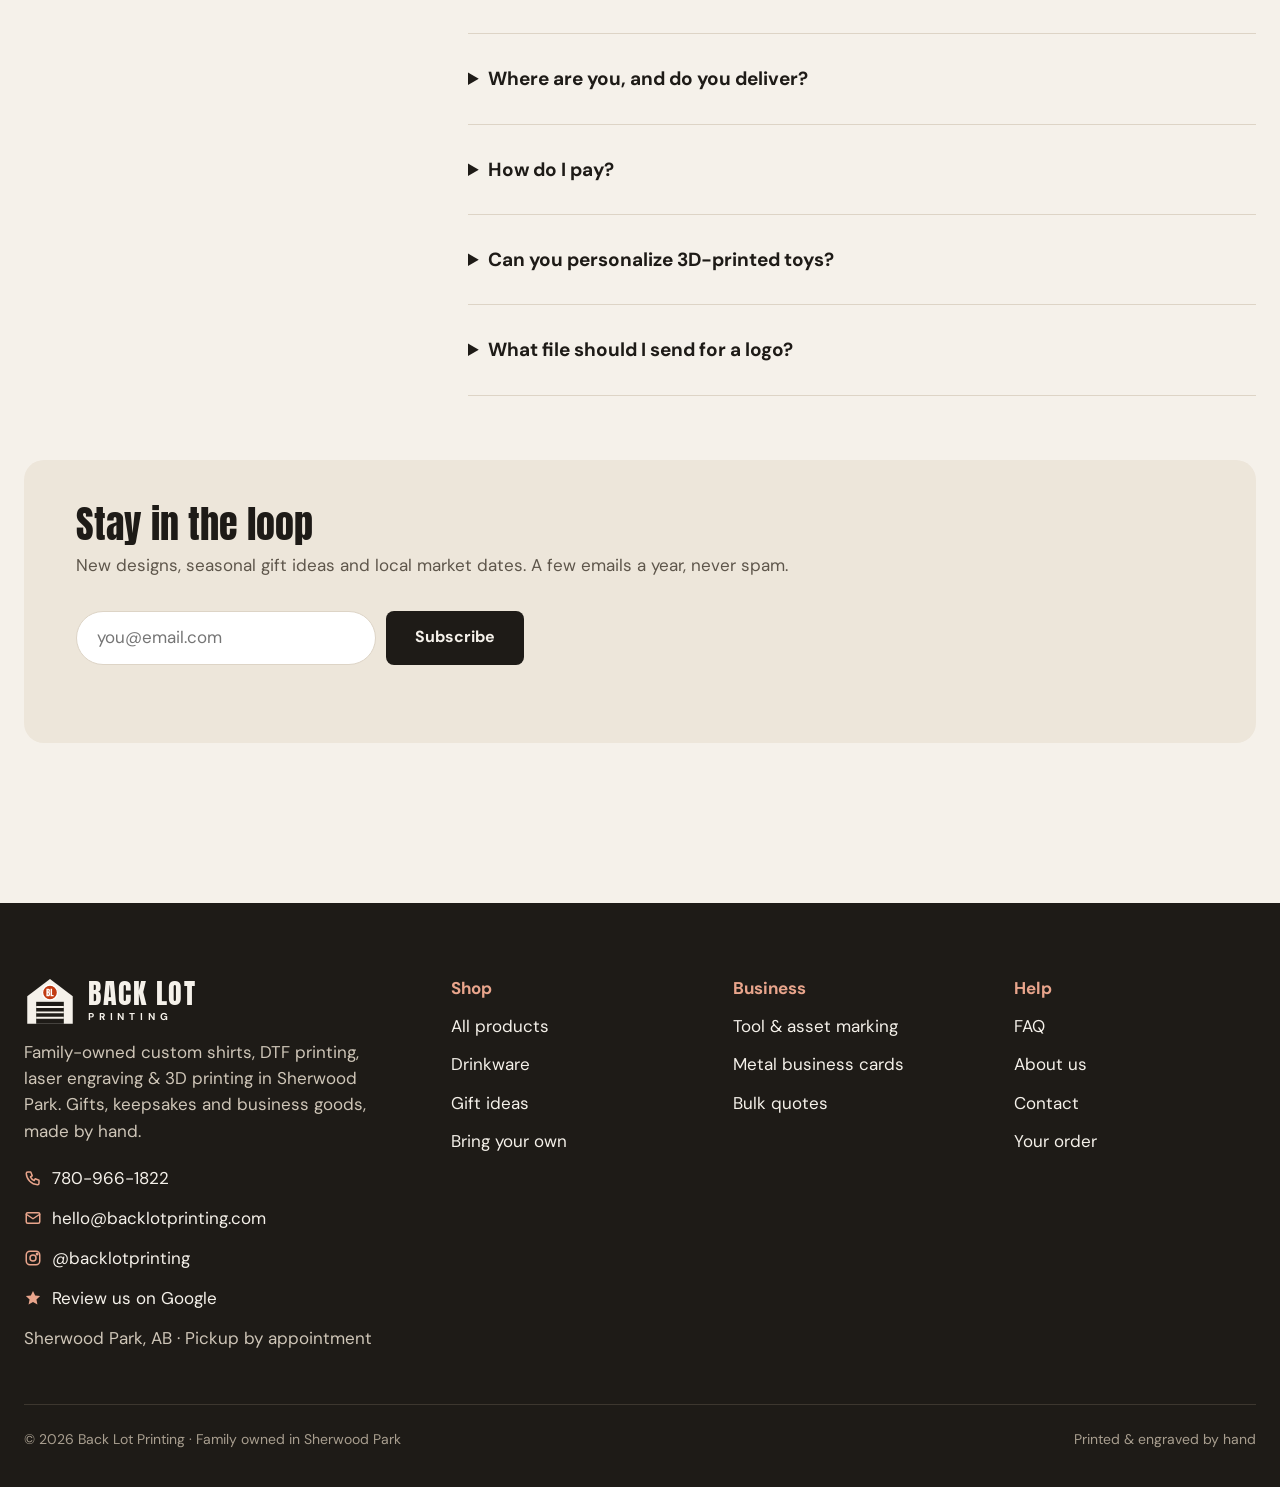
==== commit 2a21f6b8: "Add files via upload" ====
--- a/index.html
+++ b/index.html
@@ -32,6 +32,12 @@
 <script src="site.js"></script>
 <script src="rack.js" defer></script>
 <script src="enhance.js" defer></script>
+<script src="vendor/three.min.js" defer></script>
+<script src="vendor/OrbitControls.js" defer></script>
+<script src="vendor/SVGLoader.js" defer></script>
+<script src="vendor/RoomEnvironment.js" defer></script>
+<script src="studio.js" defer></script>
+<script src="tumbler.js" defer></script>
 </head>
 <body>
 
@@ -145,48 +151,55 @@
       </div>
 
       <!-- 11. Shirt preview -->
-      <div class="try shirt-try" id="shirt-preview" aria-labelledby="shirt-title">
-        <div class="try-head">
-          <strong id="shirt-title">Design a custom shirt</strong>
-          <div class="seg" role="group" aria-label="Print placement">
-            <button type="button" data-place="center" aria-pressed="true">Centre</button>
-            <button type="button" data-place="left" aria-pressed="false">Left chest</button>
-            <button type="button" data-place="full" aria-pressed="false">Full front</button>
+      <div class="studio" id="shirt-preview" aria-labelledby="studio-title">
+        <div class="studio-top">
+          <strong id="studio-title">Shirt Studio</strong>
+          <div class="seg" role="group" aria-label="Garment">
+            <button type="button" data-garment="tee" aria-pressed="true">Tee</button>
+            <button type="button" data-garment="hoodie" aria-pressed="false">Hoodie</button>
           </div>
-        </div>
-        <div class="try-stage shirt-stage">
-          <svg id="shirt-svg" viewBox="0 0 320 320" role="img" aria-label="Preview of your shirt">
-            <path id="shirt-body" d="M112 28 Q160 62 208 28 L286 62 L312 132 L262 152 L246 124 V296 a8 8 0 0 1 -8 8 H82 a8 8 0 0 1 -8 -8 V124 L58 152 L8 132 L34 62 Z" stroke-width="2" stroke-linejoin="round"/>
-            <path id="shirt-neck" d="M112 28 Q160 62 208 28 Q160 84 112 28 Z"/>
-            <rect id="shirt-zone" rx="4" fill="none" stroke-dasharray="4 5" stroke-width="1.2"/>
-            <image id="shirt-img" preserveAspectRatio="xMidYMid meet" hidden/>
-            <text id="shirt-t1" text-anchor="middle"></text>
-            <text id="shirt-t2" text-anchor="middle"></text>
-          </svg>
-          <div class="swatches" role="group" aria-label="Shirt colour">
-            <button type="button" class="swatch" data-tee="0" aria-label="Black" aria-pressed="true" style="background:#1B1A17"></button>
-            <button type="button" class="swatch" data-tee="1" aria-label="White" aria-pressed="false" style="background:#F7F5F0"></button>
-            <button type="button" class="swatch" data-tee="2" aria-label="Navy" aria-pressed="false" style="background:#1F2A44"></button>
-            <button type="button" class="swatch" data-tee="3" aria-label="Grey" aria-pressed="false" style="background:#A9ABAE"></button>
-            <button type="button" class="swatch" data-tee="4" aria-label="Red" aria-pressed="false" style="background:#A82424"></button>
-            <button type="button" class="swatch" data-tee="5" aria-label="Forest green" aria-pressed="false" style="background:#24452F"></button>
+          <div class="seg" role="group" aria-label="Side">
+            <button type="button" data-side="front" aria-pressed="true">Front</button>
+            <button type="button" data-side="back" aria-pressed="false">Back</button>
           </div>
         </div>
-        <div class="try-body">
-          <div class="try-fields">
-            <div class="field"><label for="shirt-in1">Line 1</label><input id="shirt-in1" type="text" maxlength="18" value="YOUR TEAM"></div>
-            <div class="field"><label for="shirt-in2">Line 2 <span class="hint">(optional)</span></label><input id="shirt-in2" type="text" maxlength="24" value="Sherwood Park"></div>
+        <div class="studio-stage" id="studio-stage">
+          <div class="studio-3d" id="studio-3d" role="img" aria-label="3D shirt preview"></div>
+          <div class="studio-zoombar" role="group" aria-label="Zoom">
+            <button type="button" data-zoom-step="1" aria-label="Zoom in">+</button>
+            <button type="button" data-zoom-step="-1" aria-label="Zoom out">−</button>
+            <button type="button" data-zoom-reset aria-label="Reset view">⟲</button>
           </div>
-          <div class="shirt-upload">
-            <label class="btn btn-outline btn-sm" for="shirt-file">Or upload your design</label>
-            <input id="shirt-file" class="visually-hidden" type="file" accept="image/png,image/jpeg,image/webp,image/svg+xml">
-            <button type="button" class="link-btn" id="shirt-clear" hidden>Remove image</button>
-            <span class="hint" id="shirt-file-note">Stays on your device, just for this preview.</span>
+          <div class="studio-press" aria-hidden="true"><div class="press-plate"><span>BACK LOT · 310°F</span></div><div class="steam"><i></i><i></i><i></i><i></i><i></i></div></div>
+          <div class="studio-readout" id="studio-readout" aria-live="polite"></div>
+          <div class="studio-swatches" role="group" aria-label="Garment colour"></div>
+          <p class="studio-tip">Drag to spin it around · pinch or scroll to zoom · drag the print to move it</p>
+        </div>
+        <div class="studio-body">
+          <p class="studio-editing" aria-live="polite">Editing the front</p>
+          <div class="studio-places" role="group" aria-label="Print placement"></div>
+          <div class="studio-row">
+            <label class="studio-size"><span>Size</span><input id="studio-size" type="range" min="2" max="13" step="0.25" value="4.5" aria-label="Print width in inches"><b id="studio-size-out">4.5″</b></label>
           </div>
-          <div class="try-foot">
-            <p class="shirt-note">A rough preview only. You'll get a proper proof to approve before we print.</p>
-            <a id="shirt-cta" class="btn btn-accent btn-sm" href="#quote" data-quote-type="Custom shirts, apparel or DTF printing">Get a shirt quote</a>
+          <div class="studio-fields">
+            <div class="field"><label for="studio-t1">Line 1</label><input id="studio-t1" type="text" maxlength="20" value="YOUR TEAM"></div>
+            <div class="field"><label for="studio-t2">Line 2 <span class="hint">(optional)</span></label><input id="studio-t2" type="text" maxlength="26" value="SHERWOOD PARK"></div>
           </div>
+          <div class="studio-row studio-style">
+            <div class="studio-fonts" role="group" aria-label="Lettering style"></div>
+            <div class="studio-inks" role="group" aria-label="Print colour"></div>
+          </div>
+          <div class="studio-row studio-upload">
+            <label class="btn btn-outline btn-sm" for="studio-file">Upload your logo</label>
+            <input id="studio-file" class="visually-hidden" type="file" accept="image/png,image/jpeg,image/webp,image/svg+xml">
+            <button type="button" class="link-btn" id="studio-clear" hidden>Use text instead</button>
+            <span class="hint" id="studio-file-note">Stays on your device, just for this preview.</span>
+          </div>
+          <div class="studio-foot">
+            <button type="button" class="btn btn-dark btn-sm" id="studio-press">Press it 🔥</button>
+            <a id="shirt-cta" class="btn btn-accent btn-sm" href="#quote" data-quote-type="Custom shirts, apparel or DTF printing">Get a quote for this</a>
+          </div>
+          <p class="shirt-note">A preview only. You'll get a proper proof to approve before we print.</p>
         </div>
       </div>
     </div>
@@ -221,17 +234,13 @@
     <div class="rack" data-rack>
       <div class="rack-scroll" tabindex="0" aria-label="Recent customer orders on a clothes rack. Scroll sideways to see more.">
         <ul class="rack-row">
-        <li class="hanger"><figure class="hanger-swing"><svg class="hanger-wire" viewBox="0 -4 160 74" aria-hidden="true"><path d="M80 34 V24 C80 20 92 18 92 9 C92 2 86 -1 80 -1 C74 -1 69 3 69 8" fill="none" stroke="currentColor" stroke-width="4" stroke-linecap="round"/><path d="M80 32 L10 60 C4 63 6 68 12 68 H148 C154 68 156 63 150 60 Z" fill="none" stroke="currentColor" stroke-width="4" stroke-linejoin="round"/></svg><a class="garment" href="images/rack/links-black-back.jpg" data-zoom><picture><source type="image/webp" srcset="images/rack/links-black-back-400.webp"><img src="images/rack/links-black-back.jpg" width="720" height="900" alt="Black hoodie with a large white skull wearing a ball cap printed on the back" loading="lazy" decoding="async" draggable="false"></picture></a><figcaption class="rack-tag"><b>Links &amp; Ink</b><span>Hoodie · 12″ back</span></figcaption></figure></li>
-        <li class="hanger"><figure class="hanger-swing"><svg class="hanger-wire" viewBox="0 -4 160 74" aria-hidden="true"><path d="M80 34 V24 C80 20 92 18 92 9 C92 2 86 -1 80 -1 C74 -1 69 3 69 8" fill="none" stroke="currentColor" stroke-width="4" stroke-linecap="round"/><path d="M80 32 L10 60 C4 63 6 68 12 68 H148 C154 68 156 63 150 60 Z" fill="none" stroke="currentColor" stroke-width="4" stroke-linejoin="round"/></svg><a class="garment" href="images/rack/fastlane-back.jpg" data-zoom><picture><source type="image/webp" srcset="images/rack/fastlane-back-400.webp"><img src="images/rack/fastlane-back.jpg" width="720" height="900" alt="Black hoodie with the Fast Lane Transport and Hot Shot logo in cobalt blue and white across the back" loading="lazy" decoding="async" draggable="false"></picture></a><figcaption class="rack-tag"><b>Fast Lane Transport</b><span>Hoodie · full back</span></figcaption></figure></li>
-        <li class="hanger"><figure class="hanger-swing"><svg class="hanger-wire" viewBox="0 -4 160 74" aria-hidden="true"><path d="M80 34 V24 C80 20 92 18 92 9 C92 2 86 -1 80 -1 C74 -1 69 3 69 8" fill="none" stroke="currentColor" stroke-width="4" stroke-linecap="round"/><path d="M80 32 L10 60 C4 63 6 68 12 68 H148 C154 68 156 63 150 60 Z" fill="none" stroke="currentColor" stroke-width="4" stroke-linejoin="round"/></svg><a class="garment" href="images/rack/links-white-front.jpg" data-zoom><picture><source type="image/webp" srcset="images/rack/links-white-front-400.webp"><img src="images/rack/links-white-front.jpg" width="720" height="900" alt="White hoodie with a black Links &amp; Ink logo on the left chest" loading="lazy" decoding="async" draggable="false"></picture></a><figcaption class="rack-tag"><b>Links &amp; Ink</b><span>Hoodie · left chest</span></figcaption></figure></li>
-        <li class="hanger"><figure class="hanger-swing"><svg class="hanger-wire" viewBox="0 -4 160 74" aria-hidden="true"><path d="M80 34 V24 C80 20 92 18 92 9 C92 2 86 -1 80 -1 C74 -1 69 3 69 8" fill="none" stroke="currentColor" stroke-width="4" stroke-linecap="round"/><path d="M80 32 L10 60 C4 63 6 68 12 68 H148 C154 68 156 63 150 60 Z" fill="none" stroke="currentColor" stroke-width="4" stroke-linejoin="round"/></svg><a class="garment" href="images/rack/market-mania-tee.jpg" data-zoom><picture><source type="image/webp" srcset="images/rack/market-mania-tee-400.webp"><img src="images/rack/market-mania-tee.jpg" width="720" height="900" alt="Black Market Mania Events staff tee with a white left-chest logo and a Back Lot Printing kraft hang tag" loading="lazy" decoding="async" draggable="false"></picture></a><figcaption class="rack-tag"><b>Market Mania Events</b><span>Staff tee · left chest</span></figcaption></figure></li>
-        <li class="hanger"><figure class="hanger-swing"><svg class="hanger-wire" viewBox="0 -4 160 74" aria-hidden="true"><path d="M80 34 V24 C80 20 92 18 92 9 C92 2 86 -1 80 -1 C74 -1 69 3 69 8" fill="none" stroke="currentColor" stroke-width="4" stroke-linecap="round"/><path d="M80 32 L10 60 C4 63 6 68 12 68 H148 C154 68 156 63 150 60 Z" fill="none" stroke="currentColor" stroke-width="4" stroke-linejoin="round"/></svg><a class="garment" href="images/rack/links-white-back.jpg" data-zoom><picture><source type="image/webp" srcset="images/rack/links-white-back-400.webp"><img src="images/rack/links-white-back.jpg" width="720" height="900" alt="White hoodie with a large black-line skull wearing a ball cap printed on the back" loading="lazy" decoding="async" draggable="false"></picture></a><figcaption class="rack-tag"><b>Links &amp; Ink</b><span>Hoodie · 12″ back</span></figcaption></figure></li>
-        <li class="hanger"><figure class="hanger-swing"><svg class="hanger-wire" viewBox="0 -4 160 74" aria-hidden="true"><path d="M80 34 V24 C80 20 92 18 92 9 C92 2 86 -1 80 -1 C74 -1 69 3 69 8" fill="none" stroke="currentColor" stroke-width="4" stroke-linecap="round"/><path d="M80 32 L10 60 C4 63 6 68 12 68 H148 C154 68 156 63 150 60 Z" fill="none" stroke="currentColor" stroke-width="4" stroke-linejoin="round"/></svg><a class="garment" href="images/rack/fastlane-front.jpg" data-zoom><picture><source type="image/webp" srcset="images/rack/fastlane-front-400.webp"><img src="images/rack/fastlane-front.jpg" width="720" height="900" alt="Black hoodie with a small Fast Lane Transport logo on the left chest" loading="lazy" decoding="async" draggable="false"></picture></a><figcaption class="rack-tag"><b>Fast Lane Transport</b><span>Hoodie · left chest</span></figcaption></figure></li>
-        <li class="hanger"><figure class="hanger-swing"><svg class="hanger-wire" viewBox="0 -4 160 74" aria-hidden="true"><path d="M80 34 V24 C80 20 92 18 92 9 C92 2 86 -1 80 -1 C74 -1 69 3 69 8" fill="none" stroke="currentColor" stroke-width="4" stroke-linecap="round"/><path d="M80 32 L10 60 C4 63 6 68 12 68 H148 C154 68 156 63 150 60 Z" fill="none" stroke="currentColor" stroke-width="4" stroke-linejoin="round"/></svg><a class="garment" href="images/rack/links-black-front.jpg" data-zoom><picture><source type="image/webp" srcset="images/rack/links-black-front-400.webp"><img src="images/rack/links-black-front.jpg" width="720" height="900" alt="Black hoodie with a white Links &amp; Ink logo on the left chest" loading="lazy" decoding="async" draggable="false"></picture></a><figcaption class="rack-tag"><b>Links &amp; Ink</b><span>Hoodie · left chest</span></figcaption></figure></li>
-        <li class="hanger"><figure class="hanger-swing"><svg class="hanger-wire" viewBox="0 -4 160 74" aria-hidden="true"><path d="M80 34 V24 C80 20 92 18 92 9 C92 2 86 -1 80 -1 C74 -1 69 3 69 8" fill="none" stroke="currentColor" stroke-width="4" stroke-linecap="round"/><path d="M80 32 L10 60 C4 63 6 68 12 68 H148 C154 68 156 63 150 60 Z" fill="none" stroke="currentColor" stroke-width="4" stroke-linejoin="round"/></svg><a class="garment" href="images/rack/backlot-tee.jpg" data-zoom><picture><source type="image/webp" srcset="images/rack/backlot-tee-400.webp"><img src="images/rack/backlot-tee.jpg" width="720" height="900" alt="Black tee with a small Back Lot Printing logo on the left chest" loading="lazy" decoding="async" draggable="false"></picture></a><figcaption class="rack-tag"><b>Back Lot Printing</b><span>Shop tee · left chest</span></figcaption></figure></li>
+        <li class="hanger" data-flip><figure class="hanger-swing"><svg class="hanger-wire" viewBox="0 -4 160 74" aria-hidden="true"><path d="M80 34 V24 C80 20 92 18 92 9 C92 2 86 -1 80 -1 C74 -1 69 3 69 8" fill="none" stroke="currentColor" stroke-width="4" stroke-linecap="round"/><path d="M80 32 L10 60 C4 63 6 68 12 68 H148 C154 68 156 63 150 60 Z" fill="none" stroke="currentColor" stroke-width="4" stroke-linejoin="round"/></svg><a class="garment" href="images/rack/links-black-front.jpg" data-zoom data-front="images/rack/links-black-front.jpg" data-back="images/rack/links-black-back.jpg"><span class="garment-3d"><picture class="face face-front"><source type="image/webp" srcset="images/rack/links-black-front-400.webp"><img src="images/rack/links-black-front.jpg" width="720" height="900" alt="Black hoodie with a white Links &amp; Ink logo on the left chest" loading="lazy" decoding="async" draggable="false"></picture><picture class="face face-back"><source type="image/webp" srcset="images/rack/links-black-back-400.webp"><img src="images/rack/links-black-back.jpg" width="720" height="900" alt="Back of the black hoodie with a large white skull wearing a ball cap" loading="lazy" decoding="async" draggable="false"></picture></span><span class="flip-badge" aria-hidden="true">Front</span></a><figcaption class="rack-tag"><b>Links &amp; Ink</b><span>Hoodie · chest + 12″ back</span></figcaption></figure></li>
+        <li class="hanger" data-flip><figure class="hanger-swing"><svg class="hanger-wire" viewBox="0 -4 160 74" aria-hidden="true"><path d="M80 34 V24 C80 20 92 18 92 9 C92 2 86 -1 80 -1 C74 -1 69 3 69 8" fill="none" stroke="currentColor" stroke-width="4" stroke-linecap="round"/><path d="M80 32 L10 60 C4 63 6 68 12 68 H148 C154 68 156 63 150 60 Z" fill="none" stroke="currentColor" stroke-width="4" stroke-linejoin="round"/></svg><a class="garment" href="images/rack/fastlane-front.jpg" data-zoom data-front="images/rack/fastlane-front.jpg" data-back="images/rack/fastlane-back.jpg"><span class="garment-3d"><picture class="face face-front"><source type="image/webp" srcset="images/rack/fastlane-front-400.webp"><img src="images/rack/fastlane-front.jpg" width="720" height="900" alt="Black hoodie with a small Fast Lane Transport logo on the left chest" loading="lazy" decoding="async" draggable="false"></picture><picture class="face face-back"><source type="image/webp" srcset="images/rack/fastlane-back-400.webp"><img src="images/rack/fastlane-back.jpg" width="720" height="900" alt="Back of the black hoodie with the Fast Lane Transport and Hot Shot logo in cobalt and white" loading="lazy" decoding="async" draggable="false"></picture></span><span class="flip-badge" aria-hidden="true">Front</span></a><figcaption class="rack-tag"><b>Fast Lane Transport</b><span>Hoodie · chest + full back</span></figcaption></figure></li>
+        <li class="hanger"><figure class="hanger-swing"><svg class="hanger-wire" viewBox="0 -4 160 74" aria-hidden="true"><path d="M80 34 V24 C80 20 92 18 92 9 C92 2 86 -1 80 -1 C74 -1 69 3 69 8" fill="none" stroke="currentColor" stroke-width="4" stroke-linecap="round"/><path d="M80 32 L10 60 C4 63 6 68 12 68 H148 C154 68 156 63 150 60 Z" fill="none" stroke="currentColor" stroke-width="4" stroke-linejoin="round"/></svg><a class="garment" href="images/rack/market-mania-tee.jpg" data-zoom data-front="images/rack/market-mania-tee.jpg"><span class="garment-3d"><picture class="face face-front"><source type="image/webp" srcset="images/rack/market-mania-tee-400.webp"><img src="images/rack/market-mania-tee.jpg" width="720" height="900" alt="Black Market Mania Events staff tee with a white left-chest logo and a Back Lot Printing hang tag" loading="lazy" decoding="async" draggable="false"></picture></span></a><figcaption class="rack-tag"><b>Market Mania Events</b><span>Staff tee · left chest</span></figcaption></figure></li>
+        <li class="hanger"><figure class="hanger-swing"><svg class="hanger-wire" viewBox="0 -4 160 74" aria-hidden="true"><path d="M80 34 V24 C80 20 92 18 92 9 C92 2 86 -1 80 -1 C74 -1 69 3 69 8" fill="none" stroke="currentColor" stroke-width="4" stroke-linecap="round"/><path d="M80 32 L10 60 C4 63 6 68 12 68 H148 C154 68 156 63 150 60 Z" fill="none" stroke="currentColor" stroke-width="4" stroke-linejoin="round"/></svg><a class="garment" href="images/rack/backlot-tee.jpg" data-zoom data-front="images/rack/backlot-tee.jpg"><span class="garment-3d"><picture class="face face-front"><source type="image/webp" srcset="images/rack/backlot-tee-400.webp"><img src="images/rack/backlot-tee.jpg" width="720" height="900" alt="Black tee with a small Back Lot Printing logo on the left chest" loading="lazy" decoding="async" draggable="false"></picture></span></a><figcaption class="rack-tag"><b>Back Lot Printing</b><span>Shop tee · left chest</span></figcaption></figure></li>
         </ul>
       </div>
-      <p class="rack-hint">Brush past or swipe the rack to swing the shirts. Tap one to see it up close.</p>
+      <p class="rack-hint">Brush past the shirts to swing them. Hover or tap a shirt to flip it and see the back.</p>
     </div>
 
     <h3 class="h3 apparel-sub">More from the shop</h3>
@@ -302,58 +311,50 @@
 <section class="section try-section" id="try">
   <div class="wrap try-wrap">
     <div class="try-copy">
-      <h2 class="h2">See your name on it</h2>
-      <p class="lede">Engraving more your thing? Type a name or a date, pick a finish and a lettering style, and get a feel for it before you order. You'll still get a proper proof to approve before anything is engraved.</p>
-    </div>
-    <div class="try" aria-labelledby="try-title">
-      <div class="try-head">
-        <strong id="try-title">Try it: see your engraving</strong>
-        <div class="seg" role="group" aria-label="Product">
-          <button type="button" data-prod="tumbler" aria-pressed="true">Tumbler</button>
-          <button type="button" data-prod="flask" aria-pressed="false">Flask</button>
-          <button type="button" data-prod="tag" aria-pressed="false">Dog tag</button>
-        </div>
-      </div>
-      <div class="try-stage">
-        <svg id="try-svg" viewBox="0 0 240 300" role="img" aria-label="Preview of your engraving">
-          <g id="shape-tumbler">
-            <path class="body" d="M66 34 H174 L160 272 a14 14 0 0 1 -14 13 H94 a14 14 0 0 1 -14 -13 Z"/>
-            <path class="lid" d="M62 34 H178 a6 6 0 0 0 0 -14 H62 a6 6 0 0 0 0 14 Z"/>
-            <path d="M76 50 Q86 160 92 262" stroke="rgba(255,255,255,0.13)" stroke-width="9" fill="none" stroke-linecap="round"/>
-          </g>
-          <g id="shape-flask" hidden>
-            <rect class="lid" x="100" y="18" width="40" height="30" rx="4"/>
-            <rect class="body" x="56" y="46" width="128" height="236" rx="22"/>
-            <path d="M70 66 V262" stroke="rgba(255,255,255,0.13)" stroke-width="9" stroke-linecap="round"/>
-          </g>
-          <g id="shape-tag" hidden>
-            <path d="M120 8 Q70 30 120 70" stroke="#8E9196" stroke-width="3" fill="none" stroke-dasharray="2 4"/>
-            <rect class="body" x="44" y="60" width="152" height="214" rx="46"/>
-            <circle cx="120" cy="90" r="10" fill="#EDE6DA"/>
-          </g>
-          <text id="try-l1" x="120" y="144" text-anchor="middle"></text>
-          <text id="try-l2" x="120" y="172" text-anchor="middle"></text>
-        </svg>
-        <div class="swatches" role="group" aria-label="Finish">
-          <button type="button" class="swatch" data-fin="0" aria-label="Matte black" aria-pressed="true" style="background:#1B1A17"></button>
-          <button type="button" class="swatch" data-fin="1" aria-label="Stainless" aria-pressed="false" style="background:#B9BCC0"></button>
-          <button type="button" class="swatch" data-fin="2" aria-label="Sage" aria-pressed="false" style="background:#6E8B6B"></button>
-          <button type="button" class="swatch" data-fin="3" aria-label="Navy" aria-pressed="false" style="background:#1F2A44"></button>
-        </div>
-      </div>
-      <div class="try-body">
-        <div class="try-fields">
-          <div class="field"><label for="try-in1">Line 1</label><input id="try-in1" type="text" maxlength="16" value="The Millers"></div>
-          <div class="field"><label for="try-in2">Line 2 <span class="hint">(optional)</span></label><input id="try-in2" type="text" maxlength="22" value="EST. 2026"></div>
-        </div>
-        <div class="try-foot">
-          <div class="font-picks" role="group" aria-label="Lettering">
-            <button type="button" data-font="0" aria-pressed="true" style="font-family: Fraunces, Georgia, serif; font-size: 17px;">Classic</button>
-            <button type="button" data-font="1" aria-pressed="false" style="font-family: Yellowtail, cursive; font-size: 22px;">Script</button>
-            <button type="button" data-font="2" aria-pressed="false" style="font-family: Anton, Impact, sans-serif; font-size: 17px;">Block</button>
-          </div>
-          <a id="try-cta" class="btn btn-accent btn-sm" href="shop.html?item=d1">Personalize this</a>
-        </div>
+      <h2 class="h2">Spin it. Zoom in. See it engraved.</h2>
+      <p class="lede">Grab the tumbler and turn it around. Put a name or logo on the front, something different on the back, pick a colour, then hit Engrave and watch the laser go. You'll still get a proper proof to approve before anything is engraved.</p>
+    </div>
+    <div class="studio tstudio" id="tumbler-studio" aria-labelledby="ts-title">
+      <div class="studio-top">
+        <strong id="ts-title">Tumbler Studio</strong>
+        <div class="seg" role="group" aria-label="Side">
+          <button type="button" data-tside="front" aria-pressed="true">Front</button>
+          <button type="button" data-tside="back" aria-pressed="false">Back</button>
+        </div>
+      </div>
+      <div class="studio-stage" id="ts-stage">
+        <div class="studio-3d" id="ts-3d" role="img" aria-label="3D tumbler preview"></div>
+        <div class="studio-zoombar" role="group" aria-label="Zoom">
+          <button type="button" data-tzoom="1" aria-label="Zoom in">+</button>
+          <button type="button" data-tzoom="-1" aria-label="Zoom out">−</button>
+          <button type="button" data-tzoom-reset aria-label="Reset view">⟲</button>
+        </div>
+        <div class="laser" aria-hidden="true"><i class="beam"></i><i class="spot"></i></div>
+        <div class="studio-readout" id="ts-readout" aria-live="polite"></div>
+        <div class="studio-swatches ts-swatches" role="group" aria-label="Tumbler colour"></div>
+        <p class="studio-tip">Drag to spin it around · pinch or scroll to zoom · drag the engraving to move it</p>
+      </div>
+      <div class="studio-body">
+        <p class="studio-editing" id="ts-editing" aria-live="polite">Editing the front</p>
+        <div class="studio-row">
+          <label class="studio-size"><span>Size</span><input id="ts-size" type="range" min="1" max="3.75" step="0.25" value="2.5" aria-label="Engraving width in inches"><b id="ts-size-out">2.5″</b></label>
+        </div>
+        <div class="studio-fields">
+          <div class="field"><label for="ts-t1">Line 1</label><input id="ts-t1" type="text" maxlength="18" value="The Millers"></div>
+          <div class="field"><label for="ts-t2">Line 2 <span class="hint">(optional)</span></label><input id="ts-t2" type="text" maxlength="24" value="EST. 2026"></div>
+        </div>
+        <div class="studio-fonts ts-fonts" role="group" aria-label="Lettering style"></div>
+        <div class="studio-row studio-upload">
+          <label class="btn btn-outline btn-sm" for="ts-file">Upload a logo</label>
+          <input id="ts-file" class="visually-hidden" type="file" accept="image/png,image/jpeg,image/webp,image/svg+xml">
+          <button type="button" class="link-btn" id="ts-clear" hidden>Use text instead</button>
+          <span class="hint" id="ts-file-note">Stays on your device, just for this preview.</span>
+        </div>
+        <div class="studio-foot">
+          <button type="button" class="btn btn-dark btn-sm" id="ts-engrave">Engrave it ✨</button>
+          <a id="try-cta" class="btn btn-accent btn-sm" href="shop.html?item=d1">Order this tumbler</a>
+        </div>
+        <p class="shirt-note">A preview only. You'll get a proper proof to approve before we engrave anything.</p>
       </div>
     </div>
   </div>
@@ -712,108 +713,12 @@
     return '<tr><td><a href="shop.html?item=' + p.id + '">' + BL.esc(p.name) + '</a>' + (p.min ? ' <small>min. ' + p.min + '</small>' : '') + '</td><td>' + BL.priceLabel(p) + '</td><td>' + vol + '</td></tr>';
   }).join('');
 
-  /* Shirt preview */
-  (function () {
-    var TEES = [['#1B1A17', '#2C2A25', '#F5F1EA', 'black'], ['#F7F5F0', '#E4E0D8', '#1E1B17', 'white'], ['#1F2A44', '#2A3757', '#F5F1EA', 'navy'], ['#A9ABAE', '#96989B', '#1E1B17', 'grey'], ['#A82424', '#8E1D1D', '#FFFFFF', 'red'], ['#24452F', '#1B3524', '#F5F1EA', 'forest green']];
-    var ZONES = { center: [105, 96, 110, 84, 'centre chest'], left: [176, 92, 46, 40, 'left chest'], full: [92, 92, 136, 160, 'full front'] };
-    var s = { tee: 0, place: 'center', img: null };
-    var $ = function (id) { return document.getElementById(id); };
-    var a = $('shirt-in1'), b = $('shirt-in2'), t1 = $('shirt-t1'), t2 = $('shirt-t2'), im = $('shirt-img'), zone = $('shirt-zone'), file = $('shirt-file'), clear = $('shirt-clear'), note = $('shirt-file-note');
-    function fit(text, base, width) { return Math.max(6, Math.min(base, Math.floor(width / (Math.max(1, text.length) * 0.56)))); }
-    function draw() {
-      var c = TEES[s.tee], z = ZONES[s.place];
-      $('shirt-body').setAttribute('fill', c[0]); $('shirt-body').setAttribute('stroke', s.tee === 1 ? '#CFC8BC' : c[1]);
-      $('shirt-neck').setAttribute('fill', c[1]);
-      zone.setAttribute('x', z[0]); zone.setAttribute('y', z[1]); zone.setAttribute('width', z[2]); zone.setAttribute('height', z[3]);
-      zone.setAttribute('stroke', c[2]); zone.setAttribute('opacity', s.img ? '.25' : '.4');
-      var cx = z[0] + z[2] / 2, cy = z[1] + z[3] / 2;
-      if (s.img) {
-        im.removeAttribute('hidden'); im.style.display = '';
-        im.setAttribute('href', s.img); im.setAttribute('x', z[0]); im.setAttribute('y', z[1]); im.setAttribute('width', z[2]); im.setAttribute('height', z[3]);
-        t1.textContent = ''; t2.textContent = '';
-      } else {
-        im.setAttribute('hidden', ''); im.style.display = 'none';
-        var two = b.value.trim().length > 0, big = s.place === 'left' ? 13 : s.place === 'full' ? 30 : 24;
-        [t1, t2].forEach(function (el) { el.setAttribute('fill', c[2]); el.setAttribute('x', cx); });
-        t1.setAttribute('font-family', 'Anton, Impact, sans-serif'); t2.setAttribute('font-family', 'DM Sans, sans-serif'); t2.setAttribute('font-weight', '700');
-        t1.textContent = a.value; t2.textContent = b.value;
-        var f1 = fit(a.value, big, z[2]), f2 = fit(b.value, Math.round(big * 0.5), z[2] * 1.05);
-        t1.setAttribute('font-size', f1); t2.setAttribute('font-size', f2);
-        t1.setAttribute('y', two ? cy : cy + f1 * 0.35); t2.setAttribute('y', cy + f2 + 6);
-      }
-      var what = s.img ? 'my uploaded design' : '"' + [a.value, b.value].filter(function (x) { return x.trim(); }).join(' / ') + '"';
-      $('shirt-cta').setAttribute('data-quote-note', 'From the shirt preview: ' + c[3] + ' shirt, ' + z[4] + ' print, ' + what + '.');
-      $('shirt-cta').setAttribute('data-quote-colour', c[3]);
-      $('shirt-cta').setAttribute('data-quote-place', s.place === 'left' ? 'Left chest' : 'Front');
-      $('shirt-svg').setAttribute('aria-label', 'Preview: ' + c[3] + ' shirt with ' + (s.img ? 'your uploaded design' : (a.value || 'your text')) + ' on the ' + z[4]);
-    }
-    document.querySelectorAll('[data-tee]').forEach(function (x) { x.addEventListener('click', function () { s.tee = +x.dataset.tee; press('[data-tee]', 'data-tee', s.tee); draw(); }); });
-    document.querySelectorAll('[data-place]').forEach(function (x) { x.addEventListener('click', function () { s.place = x.dataset.place; press('[data-place]', 'data-place', s.place); draw(); }); });
-    a.addEventListener('input', function () { draw(); }); b.addEventListener('input', function () { draw(); });
-    file.addEventListener('change', function () {
-      var f = file.files[0]; if (!f) return;
-      if (!/^image\//.test(f.type)) { note.textContent = 'That file type can\'t be previewed, but you can still attach it to your quote.'; return; }
-      var r = new FileReader();
-      r.onload = function () { s.img = r.result; clear.hidden = false; note.textContent = f.name + ' (stays on your device, attach it again in the quote form)'; draw(); };
-      r.readAsDataURL(f);
-    });
-    clear.addEventListener('click', function () { s.img = null; file.value = ''; clear.hidden = true; note.textContent = 'Stays on your device, just for this preview.'; draw(); });
-    draw();
-    if (document.fonts && document.fonts.ready) document.fonts.ready.then(draw);
-  })();
-
   /* Business price table */
   var bizIds = ['b3', 'b2', 'b4', 'b1', 'b6', 'b5'];
   document.getElementById('biz-rows').innerHTML = bizIds.map(byId).filter(Boolean).map(function (p) {
     var vol = p.tiers && p.tiers.length ? BL.money(p.tiers[p.tiers.length - 1][1]) + (p.unit === 'ea' ? ' ea' : '') + ' at ' + p.tiers[p.tiers.length - 1][0] + '+' : 'Same price';
     return '<tr><td>' + BL.esc(p.name) + '</td><td>' + BL.priceLabel(p) + '</td><td>' + vol + '</td></tr>';
   }).join('');
-
-  /* Live preview */
-  var FINISHES = [['#1B1A17', '#3A362D', '#D9D2C4'], ['#B9BCC0', '#8E9196', '#2A2620'], ['#6E8B6B', '#4E664C', '#F5F1EA'], ['#1F2A44', '#141C30', '#E6E1D6']];
-  var FONTS = [["Fraunces, Georgia, serif", 0.52, 30], ["Yellowtail, cursive", 0.46, 38], ["Anton, Impact, sans-serif", 0.46, 34]];
-  var PRODUCTS = { tumbler: ['d1', 'Personalize this'], flask: ['d2', 'Order this flask: ' + BL.priceLabel(byId('d2') || { price: 28 })], tag: ['t1', 'Order this tag: ' + BL.priceLabel(byId('t1') || { price: 15 })] };
-  var state = { prod: 'tumbler', fin: 0, font: 0 };
-  var in1 = document.getElementById('try-in1'), in2 = document.getElementById('try-in2');
-  var l1 = document.getElementById('try-l1'), l2 = document.getElementById('try-l2');
-  var cta = document.getElementById('try-cta');
-
-  function fit(text, base, ratio, width) {
-    var len = Math.max(1, (text || '').length);
-    return Math.max(12, Math.min(base, Math.floor(width / (len * ratio))));
-  }
-  function render() {
-    ['tumbler', 'flask', 'tag'].forEach(function (k) {
-      var g = document.getElementById('shape-' + k);
-      if (k === state.prod) { g.removeAttribute('hidden'); g.style.display = ''; }
-      else { g.setAttribute('hidden', ''); g.style.display = 'none'; }
-    });
-    var f = FINISHES[state.fin], ft = FONTS[state.font];
-    document.querySelectorAll('#try-svg .body').forEach(function (el) { el.setAttribute('fill', f[0]); });
-    document.querySelectorAll('#try-svg .lid').forEach(function (el) { el.setAttribute('fill', f[1]); });
-    var width = state.prod === 'tag' ? 124 : 104;
-    var mid = state.prod === 'tag' ? 180 : state.prod === 'flask' ? 160 : 150;
-    var two = in2.value.trim().length > 0;
-    [l1, l2].forEach(function (el) { el.setAttribute('font-family', ft[0]); el.setAttribute('fill', f[2]); });
-    l1.textContent = in1.value; l2.textContent = in2.value;
-    l1.setAttribute('font-size', fit(in1.value, ft[2], ft[1], width));
-    l2.setAttribute('font-size', fit(in2.value, Math.round(ft[2] * 0.5), ft[1], width));
-    l1.setAttribute('y', two ? mid - 6 : mid + 8); l2.setAttribute('y', mid + 22);
-    var p = PRODUCTS[state.prod];
-    var text = [in1.value, in2.value].filter(function (s) { return s.trim(); }).join(' / ');
-    cta.href = 'shop.html?item=' + p[0] + (text ? '&text=' + encodeURIComponent(text) : '');
-    cta.textContent = p[1];
-    document.getElementById('try-svg').setAttribute('aria-label', 'Preview: ' + state.prod + ' engraved with ' + (text || 'your text'));
-  }
-  function press(groupSel, attr, val) {
-    document.querySelectorAll(groupSel).forEach(function (b) { b.setAttribute('aria-pressed', b.getAttribute(attr) === String(val) ? 'true' : 'false'); });
-  }
-  document.querySelectorAll('[data-prod]').forEach(function (b) { b.addEventListener('click', function () { state.prod = b.dataset.prod; press('[data-prod]', 'data-prod', state.prod); render(); }); });
-  document.querySelectorAll('[data-fin]').forEach(function (b) { b.addEventListener('click', function () { state.fin = +b.dataset.fin; press('[data-fin]', 'data-fin', state.fin); render(); }); });
-  document.querySelectorAll('[data-font]').forEach(function (b) { b.addEventListener('click', function () { state.font = +b.dataset.font; press('[data-font]', 'data-font', state.font); render(); }); });
-  in1.addEventListener('input', render); in2.addEventListener('input', render);
-  render();
-  if (document.fonts && document.fonts.ready) document.fonts.ready.then(render);
 
   /* "Book a drop-off" and ?type=byo preselect the order type */
   var typeSel = document.getElementById('q-type');
@@ -825,7 +730,7 @@
   document.querySelectorAll('[data-quote-type]').forEach(function (a) {
     a.addEventListener('click', function () {
       var note = a.getAttribute('data-quote-note'), msg = document.getElementById('q-msg');
-      if (note && msg.value.indexOf('From the shirt preview') === -1) msg.value = (msg.value ? msg.value + '\n' : '') + note;
+      if (note && msg.value.indexOf('From the ') === -1) msg.value = (msg.value ? msg.value + '\n' : '') + note;
       if (a.getAttribute('data-quote-colour') && !document.getElementById('q-gcolour').value) document.getElementById('q-gcolour').value = a.getAttribute('data-quote-colour');
       if (a.getAttribute('data-quote-place')) document.getElementById('q-place').value = a.getAttribute('data-quote-place');
     });
--- a/styles.css
+++ b/styles.css
@@ -949,3 +949,110 @@
   .tb-stage { height: 250px; order: -1; }
   .tb-tag { width: min(92%, 380px); }
 }
+
+/* ---------- Shirt Studio (studio.js) ---------- */
+.studio { background: var(--surface); border-radius: var(--radius-lg); box-shadow: 0 30px 70px rgba(30,27,23,.16); overflow: hidden; }
+.studio-top { display: flex; align-items: center; gap: 10px; padding: 16px 18px; border-bottom: 1px solid var(--sand); flex-wrap: wrap; }
+.studio-top strong { font-family: var(--display); font-size: 20px; margin-right: auto; }
+.studio-stage { position: relative; height: 440px; background: radial-gradient(120% 90% at 50% 20%, #EFE9DE 0%, #DCD3C3 70%, #CFC5B3 100%); perspective: 1100px; overflow: hidden; user-select: none; }
+.studio-stage::after { content: ""; position: absolute; left: 50%; bottom: 26px; width: 58%; height: 26px; margin-left: -29%; border-radius: 50%; background: radial-gradient(closest-side, rgba(30,27,23,.28), transparent); pointer-events: none; }
+.studio-tilt { position: absolute; inset: 14px 60px 20px; transition: transform .35s ease-out; transform-style: preserve-3d; }
+.studio-flip { width: 100%; height: 100%; transition: transform .23s ease-in, opacity .23s; transform-style: preserve-3d; }
+.studio-flip.st-out { transform: rotateY(90deg) scale(.96); opacity: .4; }
+.studio-flip.st-in { transform: rotateY(-90deg) scale(.96); opacity: .4; transition: none; }
+#studio-svg { width: 100%; height: 100%; display: block; filter: drop-shadow(0 18px 22px rgba(30,27,23,.28)); }
+.st-print { cursor: grab; }
+.st-dragging .st-print { cursor: grabbing; }
+.st-grab { stroke: transparent; stroke-width: 1.5; stroke-dasharray: 5 4; }
+.studio:not(.st-pressing) .studio-stage:hover .st-grab { stroke: rgba(194,59,18,.55); }
+.st-pop { animation: stPop .45s cubic-bezier(.2,.9,.3,1.3); transform-box: fill-box; }
+@keyframes stPop { from { opacity: .2; } to { opacity: 1; } }
+.studio-readout { position: absolute; left: 14px; top: 14px; background: rgba(30,27,23,.86); color: var(--paper); font-size: 13px; font-weight: 700; padding: 6px 12px; border-radius: 999px; }
+.studio-tip { position: absolute; left: 14px; bottom: 12px; margin: 0; font-size: 12px; color: #6B6254; }
+.st-empty .studio-tip { visibility: hidden; }
+.studio-swatches { position: absolute; right: 12px; top: 50%; transform: translateY(-50%); display: flex; flex-direction: column; gap: 9px; }
+.studio-swatches .swatch { width: 30px; height: 30px; box-shadow: inset 0 0 0 1px rgba(0,0,0,.3), 0 0 0 2px #E8E1D4; transition: transform .2s; }
+.studio-swatches .swatch:hover { transform: scale(1.12); }
+/* heat press */
+.studio-press { position: absolute; inset: 0; pointer-events: none; }
+.press-plate { position: absolute; left: 12%; right: 12%; top: -70%; height: 62%; border-radius: 14px; background: linear-gradient(180deg, #4a4640, #26231f 60%, #1b1916); box-shadow: 0 30px 40px rgba(0,0,0,.45), inset 0 -10px 0 #111; display: flex; align-items: flex-end; justify-content: center; padding-bottom: 18px; transition: top .38s cubic-bezier(.6,0,.9,.4); }
+.press-plate span { font: 700 13px/1 var(--body); letter-spacing: 3px; color: #e9a58c; }
+.st-pressing .press-plate { top: 14%; }
+.st-lift .press-plate { top: -70%; transition: top .4s cubic-bezier(.2,.7,.3,1); }
+.st-hot .press-plate { box-shadow: 0 30px 40px rgba(0,0,0,.45), inset 0 -10px 0 #111, 0 0 60px rgba(227,91,30,.55); }
+.st-pressing .st-print { opacity: 0; }
+.steam { position: absolute; left: 20%; right: 20%; top: 70%; height: 10px; }
+.steam i { position: absolute; bottom: 0; width: 34px; height: 34px; border-radius: 50%; background: radial-gradient(closest-side, rgba(255,255,255,.75), transparent); opacity: 0; }
+.steam i:nth-child(1) { left: 2%; } .steam i:nth-child(2) { left: 24%; animation-delay: .12s !important; } .steam i:nth-child(3) { left: 48%; animation-delay: .05s !important; } .steam i:nth-child(4) { left: 70%; animation-delay: .2s !important; } .steam i:nth-child(5) { left: 90%; animation-delay: .08s !important; }
+.st-hot .steam i { animation: stSteam 1s ease-out infinite; }
+@keyframes stSteam { 0% { opacity: 0; transform: translateY(0) scale(.6); } 30% { opacity: .9; } 100% { opacity: 0; transform: translateY(-120px) scale(1.8); } }
+.st-peel .studio-stage::before { content: ""; position: absolute; inset: 0; z-index: 3; pointer-events: none; background: linear-gradient(105deg, transparent 35%, rgba(255,255,255,.55) 48%, rgba(255,255,255,.1) 56%, transparent 66%); animation: stPeel 1.1s ease-out forwards; }
+@keyframes stPeel { from { transform: translateX(-80%); } to { transform: translateX(90%); } }
+/* controls */
+.studio-body { padding: 18px 20px 20px; display: flex; flex-direction: column; gap: 14px; }
+.studio-places, .studio-fonts { display: flex; flex-wrap: wrap; gap: 8px; }
+.studio-chip { border: 1.5px solid var(--line); background: var(--surface); color: var(--ink); border-radius: 999px; padding: 7px 14px; font: 700 14px var(--body); cursor: pointer; transition: border-color .2s, background .2s, color .2s, transform .15s; }
+.studio-chip:hover { border-color: var(--ink); }
+.studio-chip[aria-pressed="true"] { background: var(--ink); color: var(--paper); border-color: var(--ink); }
+.studio-fonts .studio-chip { font-size: 15px; }
+.studio-row { display: flex; align-items: center; gap: 14px; flex-wrap: wrap; }
+.studio-size { display: flex; align-items: center; gap: 12px; width: 100%; font-weight: 700; font-size: 14px; }
+.studio-size input { flex: 1; accent-color: var(--accent); }
+.studio-size b { min-width: 46px; text-align: right; font-family: var(--display); font-size: 18px; }
+.studio-fields { display: grid; grid-template-columns: 1fr 1fr; gap: 12px; }
+.studio-fields .field input { width: 100%; }
+.studio-style { justify-content: space-between; }
+.studio-inks { display: flex; gap: 8px; }
+.ink-dot { width: 26px; height: 26px; border-radius: 50%; border: none; cursor: pointer; box-shadow: inset 0 0 0 1px rgba(0,0,0,.3); }
+.ink-dot.ink-auto { background: linear-gradient(135deg, #F6F4EF 50%, #151413 50%); }
+.ink-dot[aria-pressed="true"] { outline: 3px solid var(--accent); outline-offset: 2px; }
+.studio-foot { display: flex; gap: 10px; flex-wrap: wrap; }
+.studio .shirt-note { margin: 0; font-size: 13px; color: var(--muted); }
+@media (max-width: 560px) {
+  .studio-stage { height: 380px; }
+  .studio-tilt { inset: 10px 48px 18px 8px; }
+  .studio-fields { grid-template-columns: 1fr; }
+  .studio-swatches { right: 8px; gap: 7px; }
+  .studio-swatches .swatch { width: 28px; height: 28px; }
+}
+
+@media (max-width: 560px) { .studio-top strong { display: none; } .studio-top { justify-content: space-between; padding: 12px; } .studio-top .seg button { min-height: 40px; padding: 0 14px; } }
+
+/* Rack: one hanger per client, flips to show the back */
+.garment-3d { display: block; position: relative; transform-style: preserve-3d; transition: transform .7s cubic-bezier(.2,.8,.2,1); }
+.garment .face { display: block; backface-visibility: hidden; -webkit-backface-visibility: hidden; }
+.garment .face-back { position: absolute; inset: 0; transform: rotateY(180deg); }
+.garment .face img { display: block; width: 100%; aspect-ratio: 4 / 5; height: auto; object-fit: cover; }
+.garment { perspective: 1200px; overflow: visible !important; background: transparent !important; box-shadow: none !important; }
+.garment .face { border-radius: 18px 18px 14px 14px; overflow: hidden; box-shadow: 0 10px 22px rgba(30,27,23,.16), 0 2px 4px rgba(30,27,23,.08); background: var(--img-bg); }
+.hanger.is-flipped .garment-3d { transform: rotateY(180deg); }
+.flip-badge { position: absolute; right: 10px; top: 34px; z-index: 4; background: rgba(30,27,23,.85); color: var(--paper); font-size: 12px; font-weight: 700; padding: 4px 10px; border-radius: 999px; pointer-events: none; transition: background .3s; }
+.hanger.is-flipped .flip-badge { background: var(--accent); }
+@media (hover: hover) and (prefers-reduced-motion: no-preference) {
+  .hanger[data-flip]:hover .garment-3d { transform: rotateY(180deg); }
+  .hanger:hover .garment { transform: translateY(-6px) scale(1.035); }
+  .hanger:hover .garment img { transform: none; }
+}
+
+/* Shirt Studio 3D */
+.studio-3d { position: absolute; inset: 0; touch-action: none; }
+.studio-3d canvas { width: 100% !important; height: 100% !important; display: block; cursor: grab; outline: none; }
+.st-dragging .studio-3d canvas { cursor: grabbing; }
+.studio-stage { height: 480px; }
+.studio-zoombar { position: absolute; left: 12px; top: 50%; transform: translateY(-50%); display: flex; flex-direction: column; gap: 6px; z-index: 2; }
+.studio-zoombar button { width: 36px; height: 36px; border-radius: 50%; border: none; background: rgba(255,255,255,.88); color: var(--ink); font-size: 20px; font-weight: 700; cursor: pointer; box-shadow: 0 4px 10px rgba(30,27,23,.15); }
+.studio-zoombar button:hover { background: var(--ink); color: var(--paper); }
+.studio-tip { right: 60px; left: 14px; text-align: center; }
+.studio-editing { margin: 0; font-size: 13px; font-weight: 700; color: var(--accent); text-transform: uppercase; letter-spacing: .08em; }
+.studio-swatches, .studio-readout, .studio-tip { z-index: 2; }
+.st-no3d .studio-stage::before { content: "The 3D preview needs a newer browser. You can still pick everything below and get a quote."; position: absolute; inset: 0; display: grid; place-items: center; padding: 30px; text-align: center; color: var(--muted); }
+@media (max-width: 560px) { .studio-stage { height: 420px; } .studio-zoombar { left: 8px; } }
+
+/* Tumbler Studio */
+.try-section .try-wrap { align-items: center; }
+.tstudio .studio-stage { background: radial-gradient(110% 90% at 50% 25%, #F1ECE3 0%, #DCD3C3 70%, #CDC3B1 100%); }
+.laser { position: absolute; inset: 0; pointer-events: none; opacity: 0; transition: opacity .2s; z-index: 1; }
+.ts-lasering .laser { opacity: 1; }
+.laser .spot { position: absolute; left: -9px; top: -9px; width: 18px; height: 18px; border-radius: 50%; background: radial-gradient(closest-side, #fff 0, #ffd6a8 30%, rgba(255,120,40,.7) 55%, transparent 100%); box-shadow: 0 0 18px 6px rgba(255,140,60,.55); }
+.laser .beam { position: absolute; top: 0; width: 2px; margin-left: -1px; background: linear-gradient(180deg, rgba(255,120,40,0), rgba(255,170,90,.75)); filter: blur(.4px); }
+.ts-lasering .studio-stage { box-shadow: inset 0 0 120px rgba(255,120,40,.18); }
